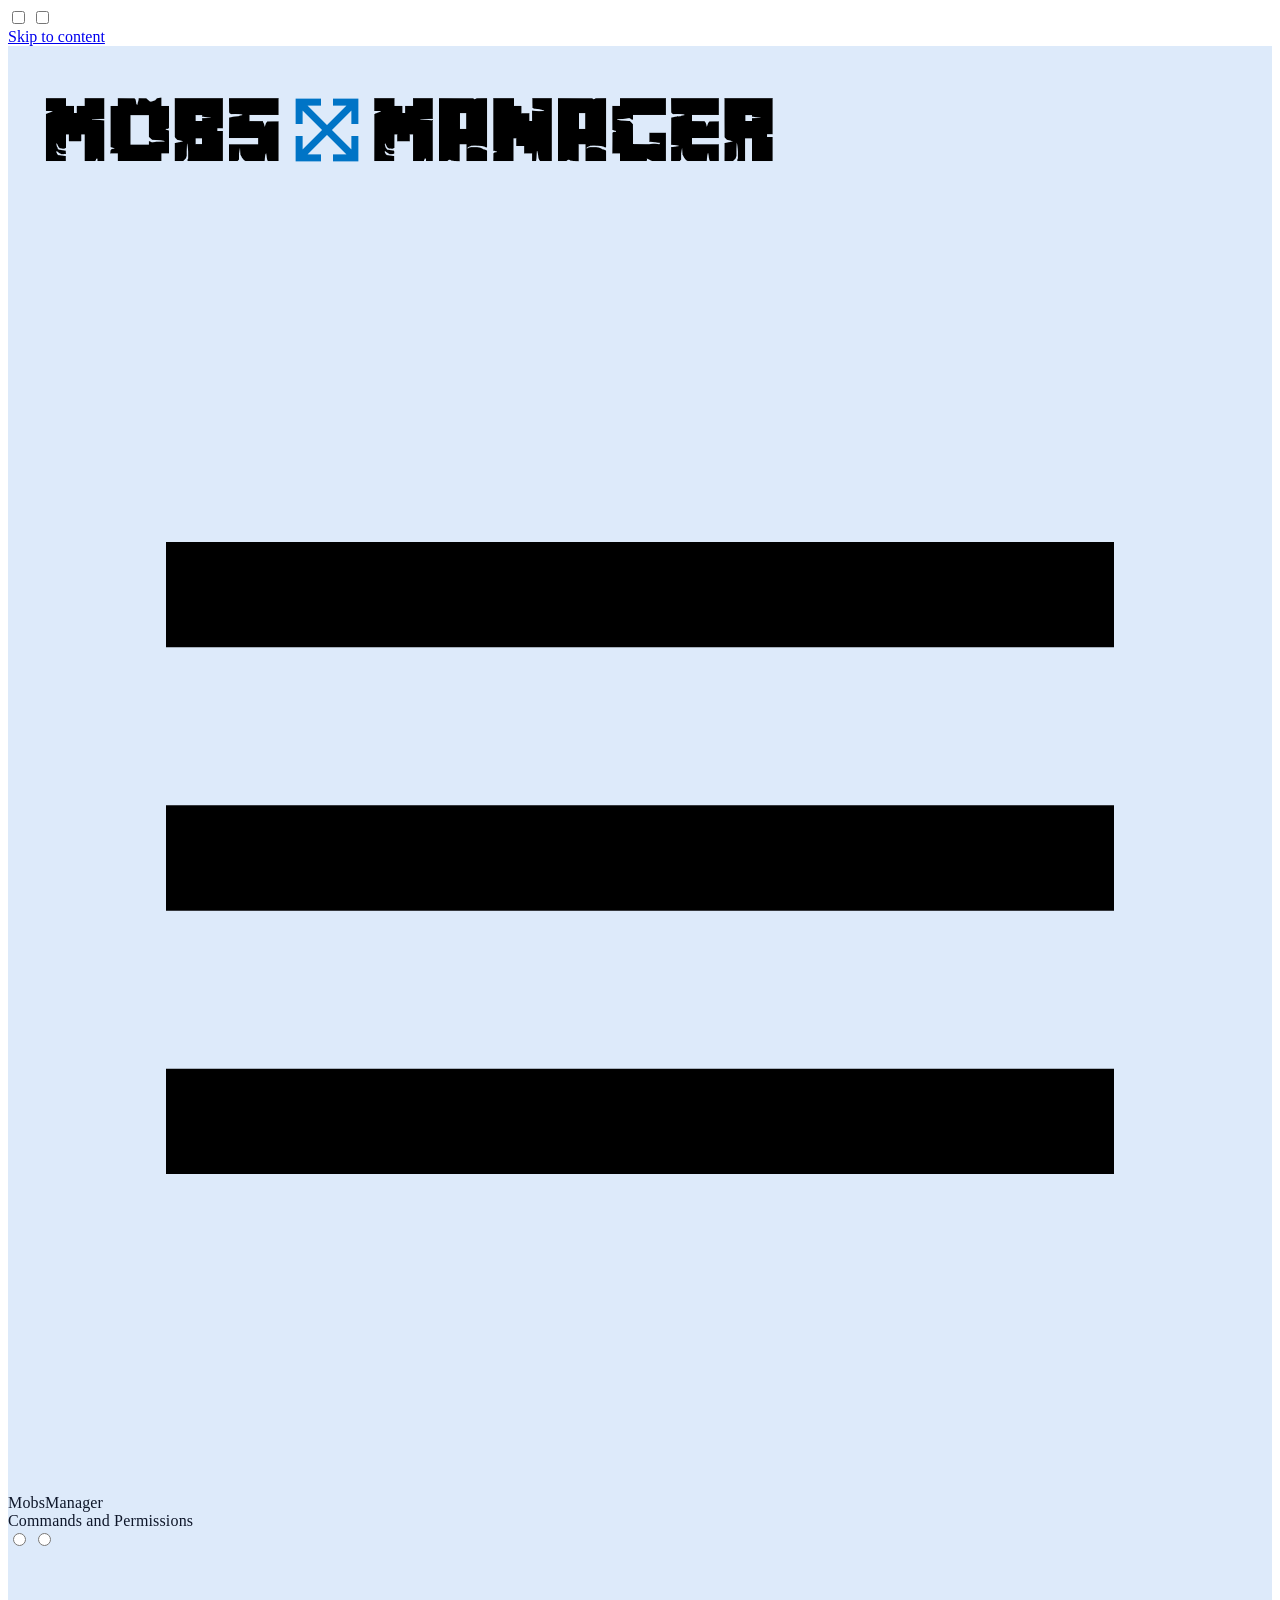
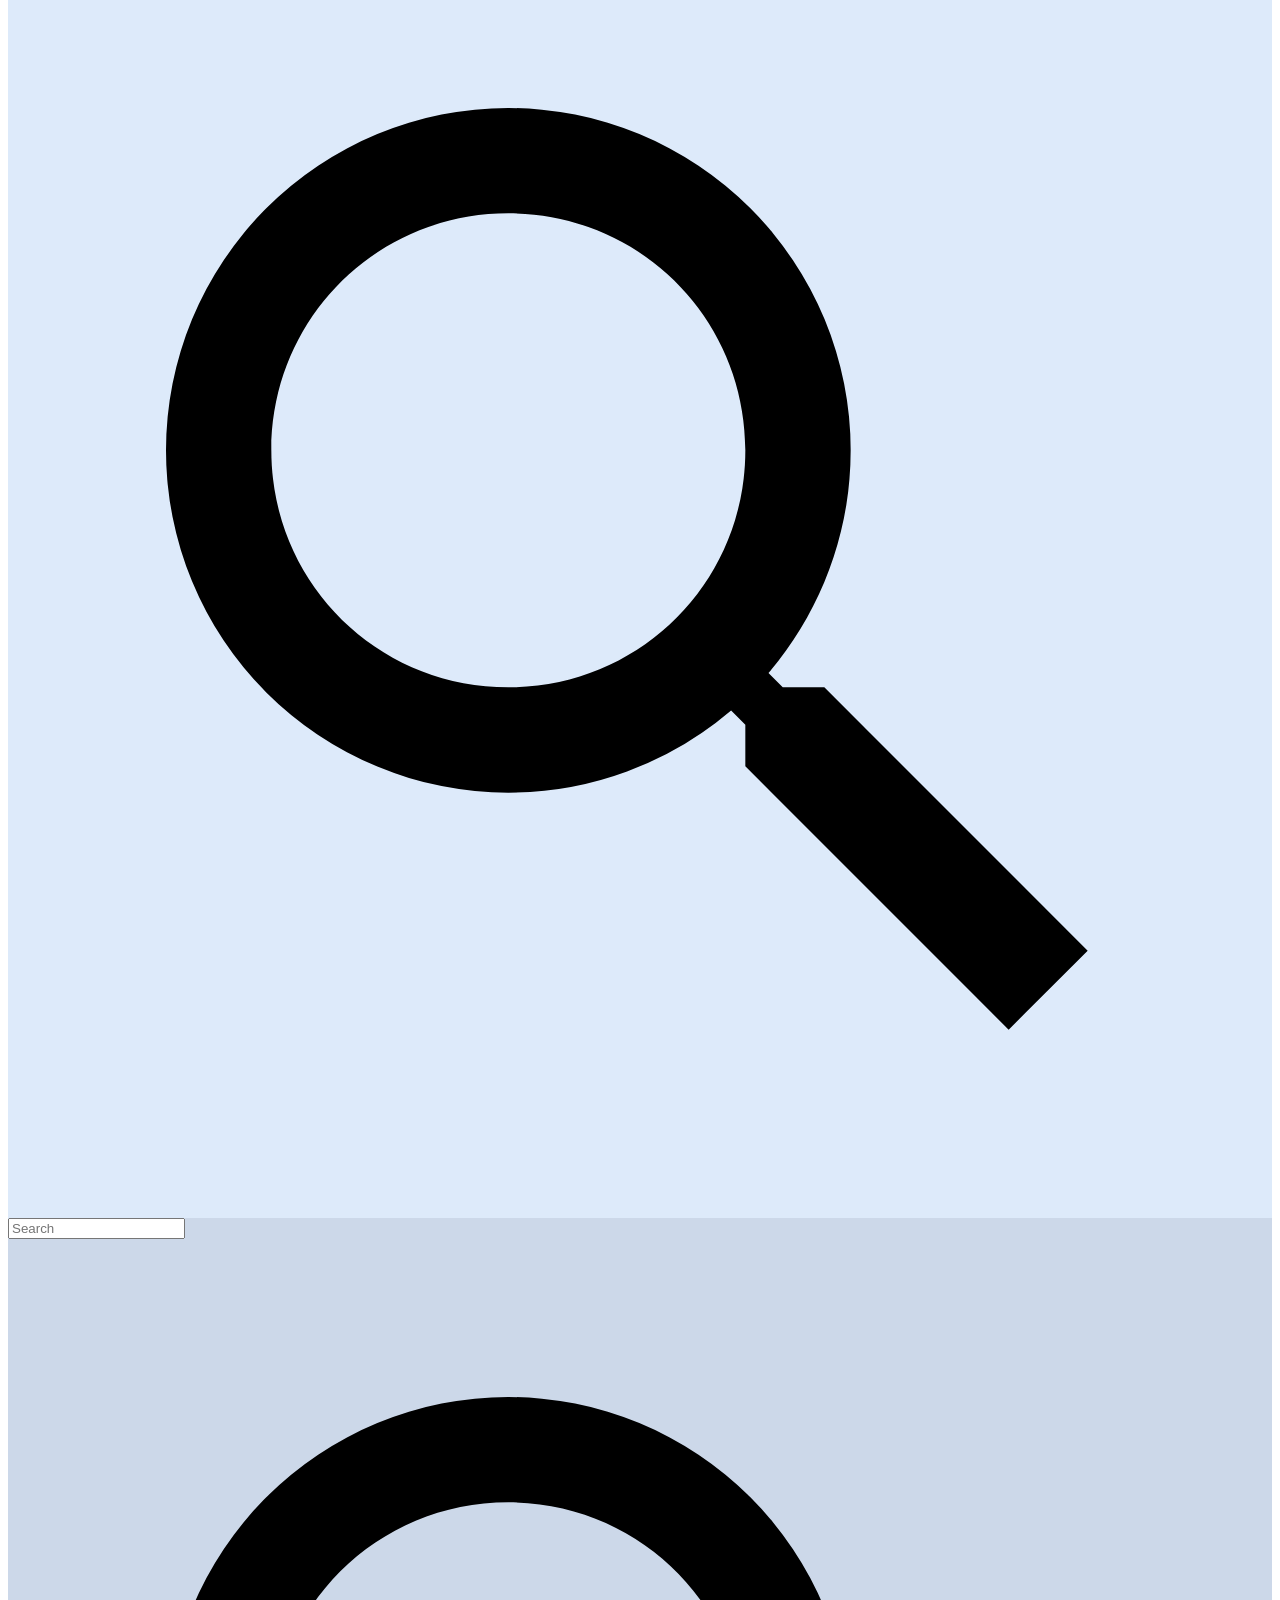
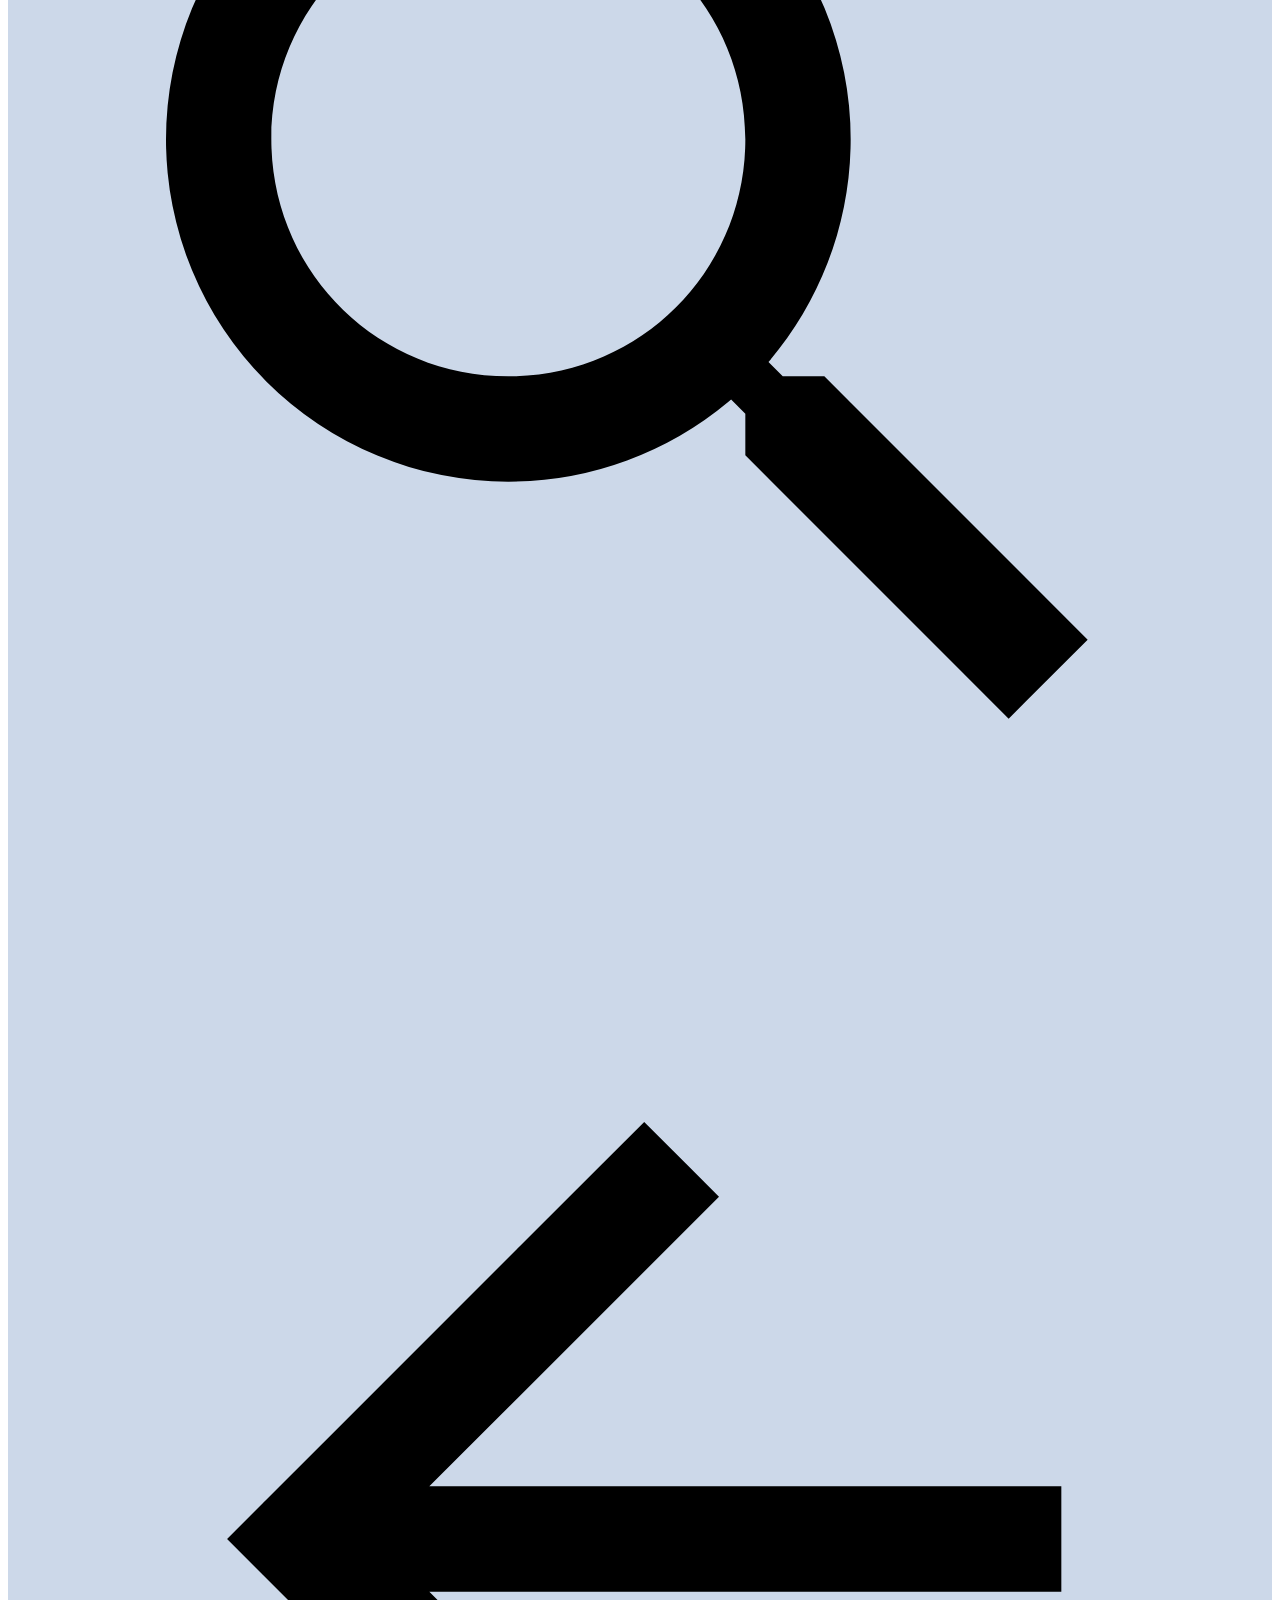
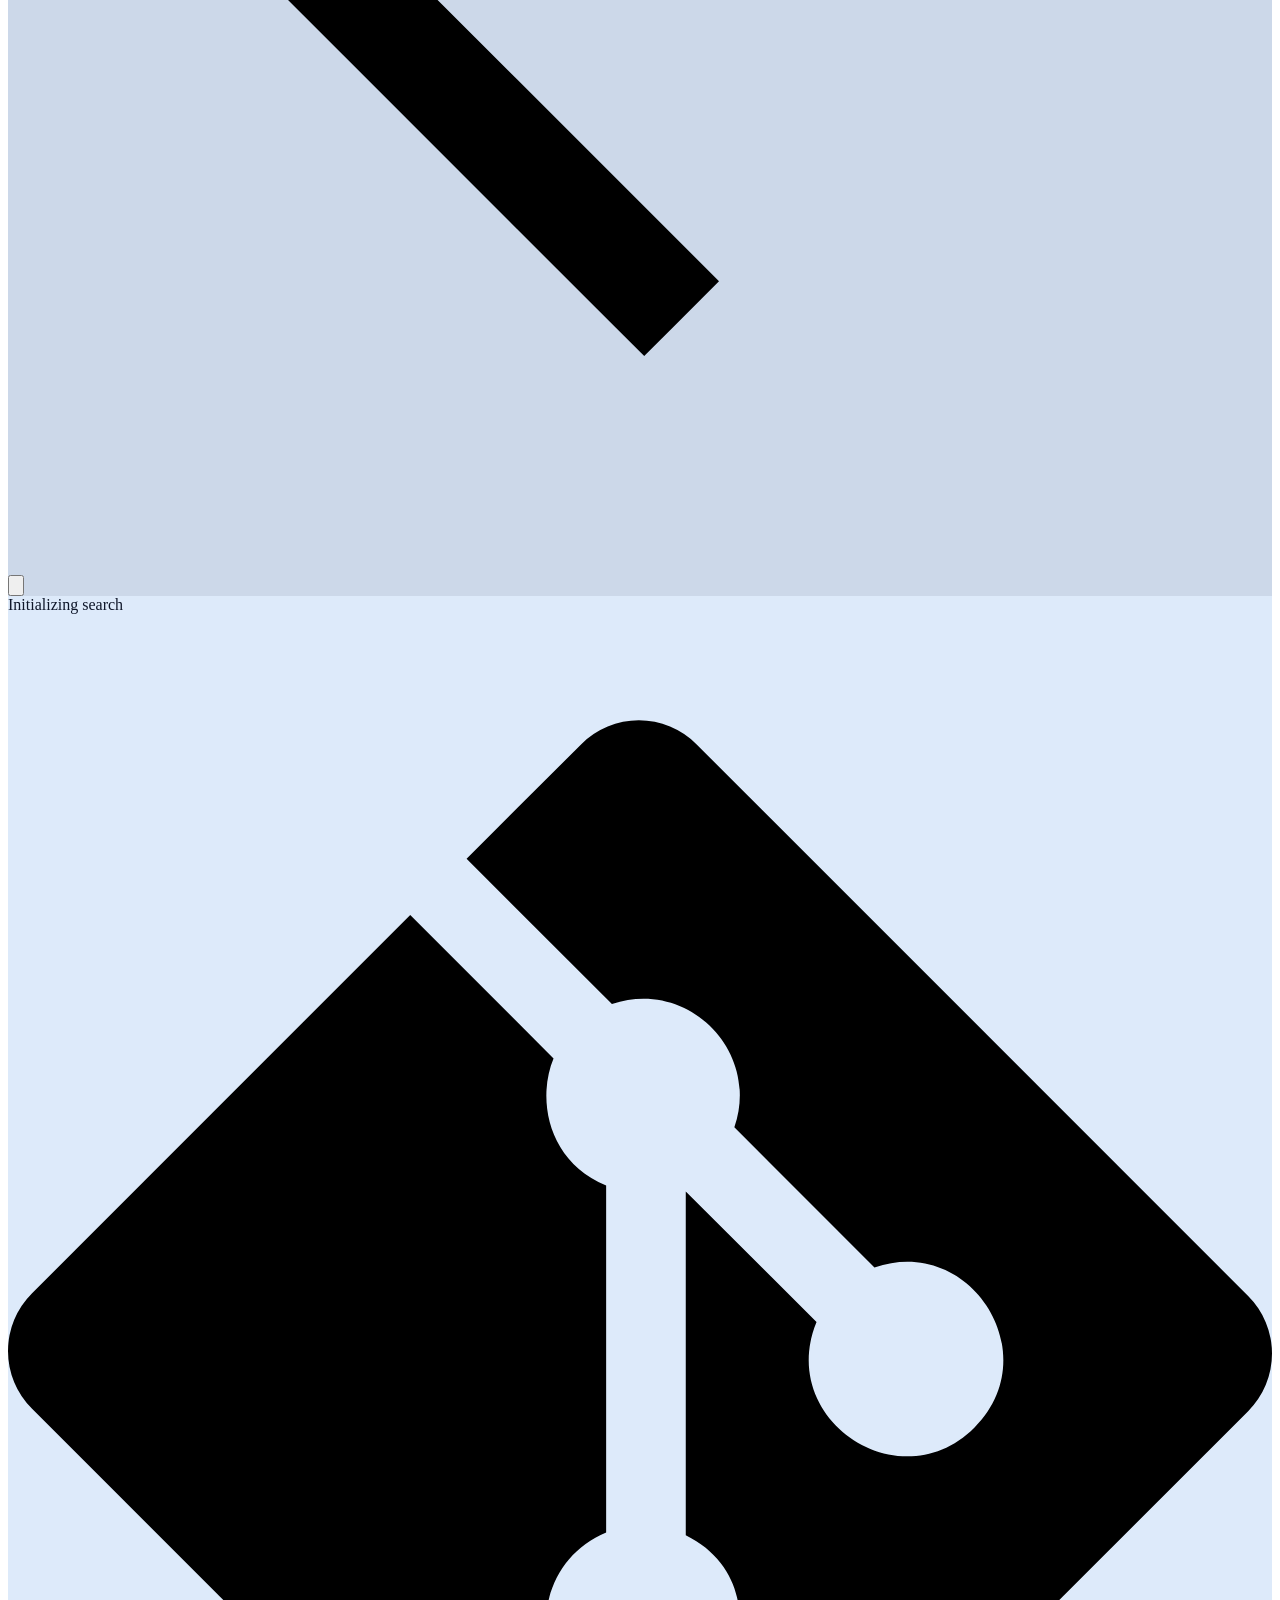
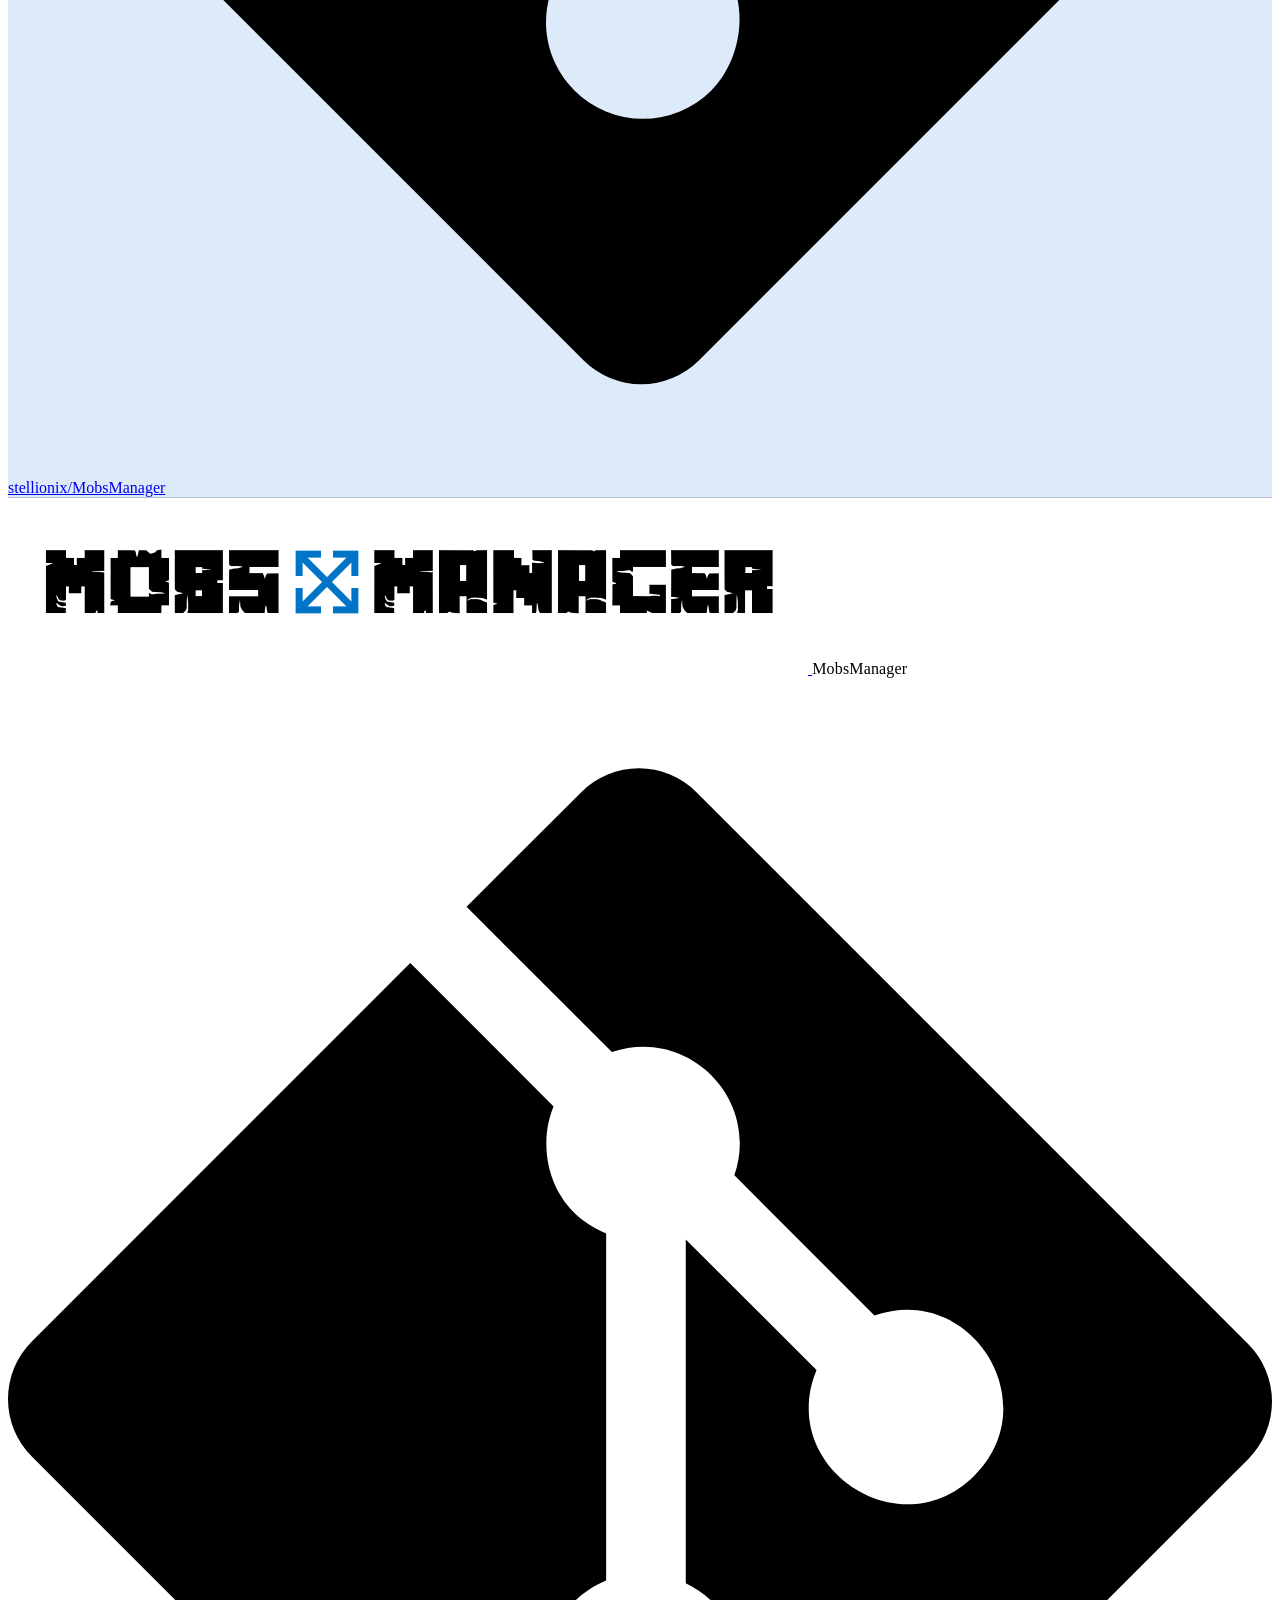
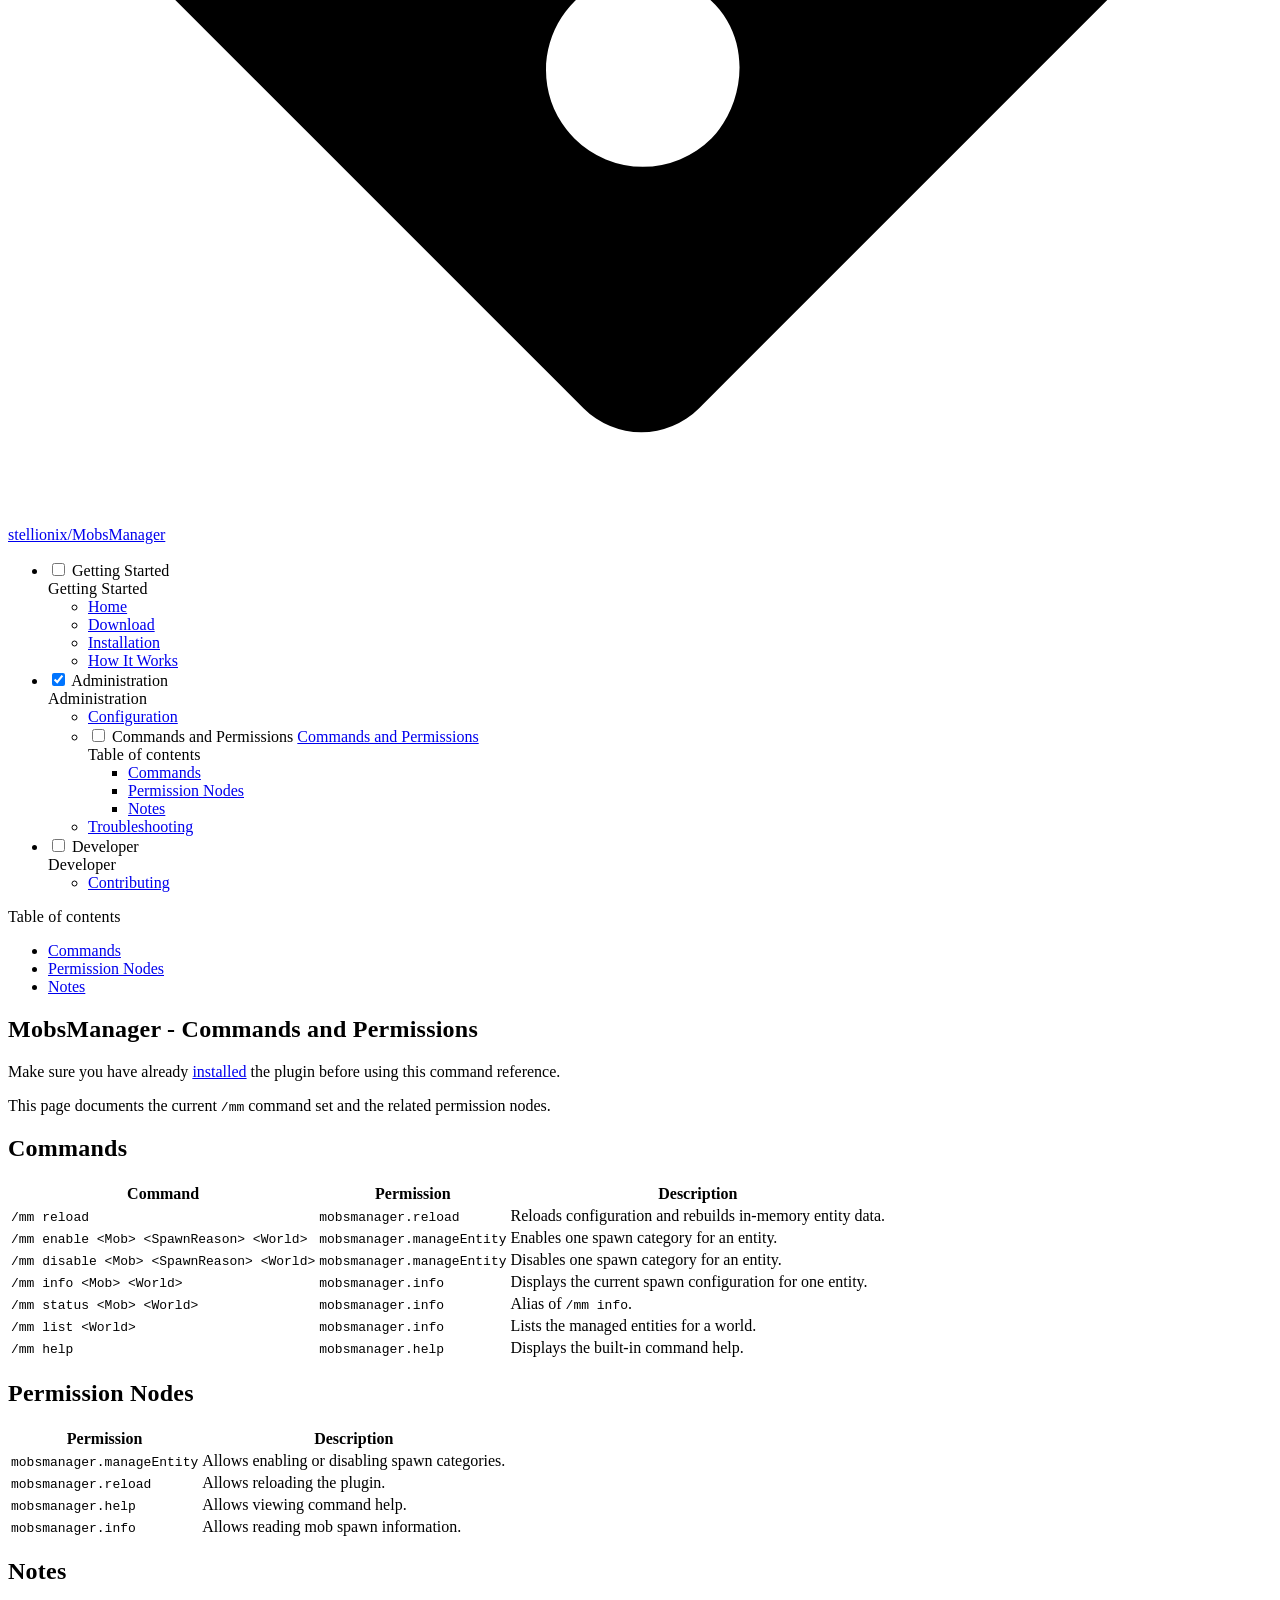
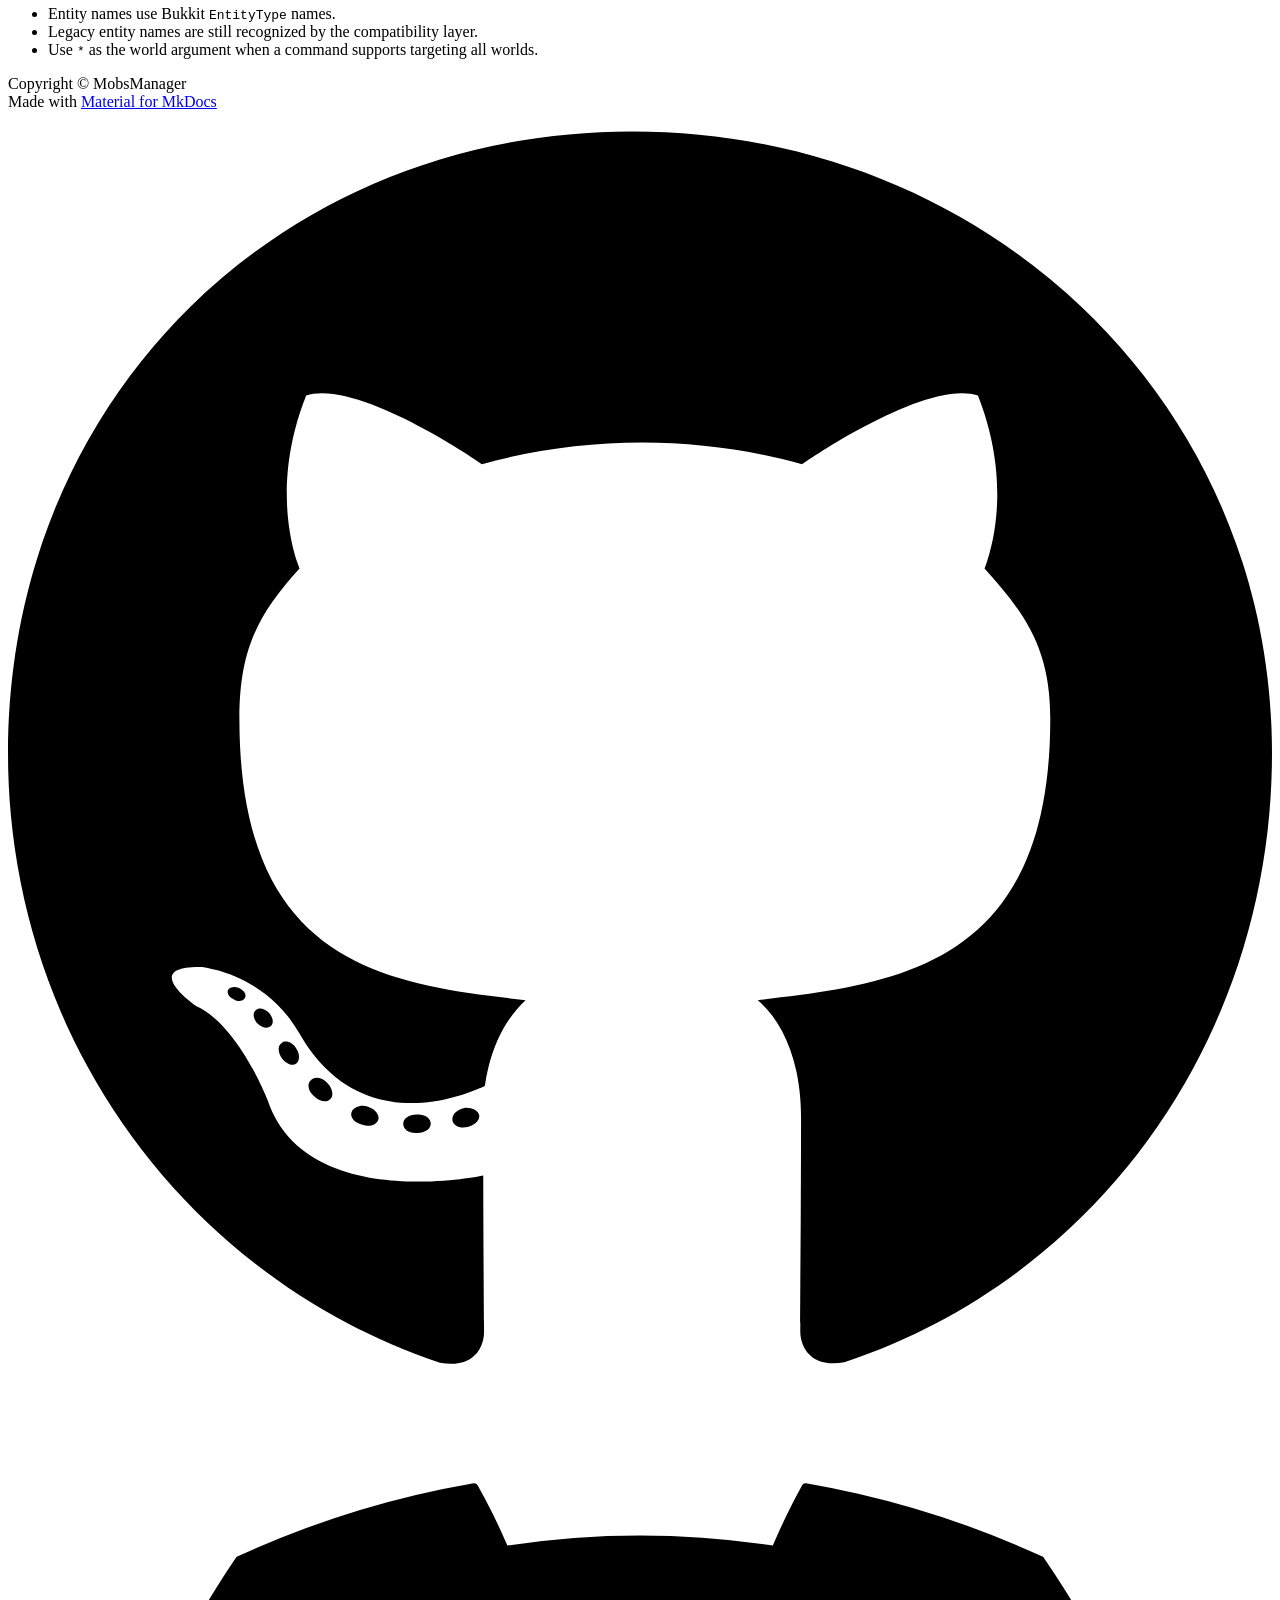
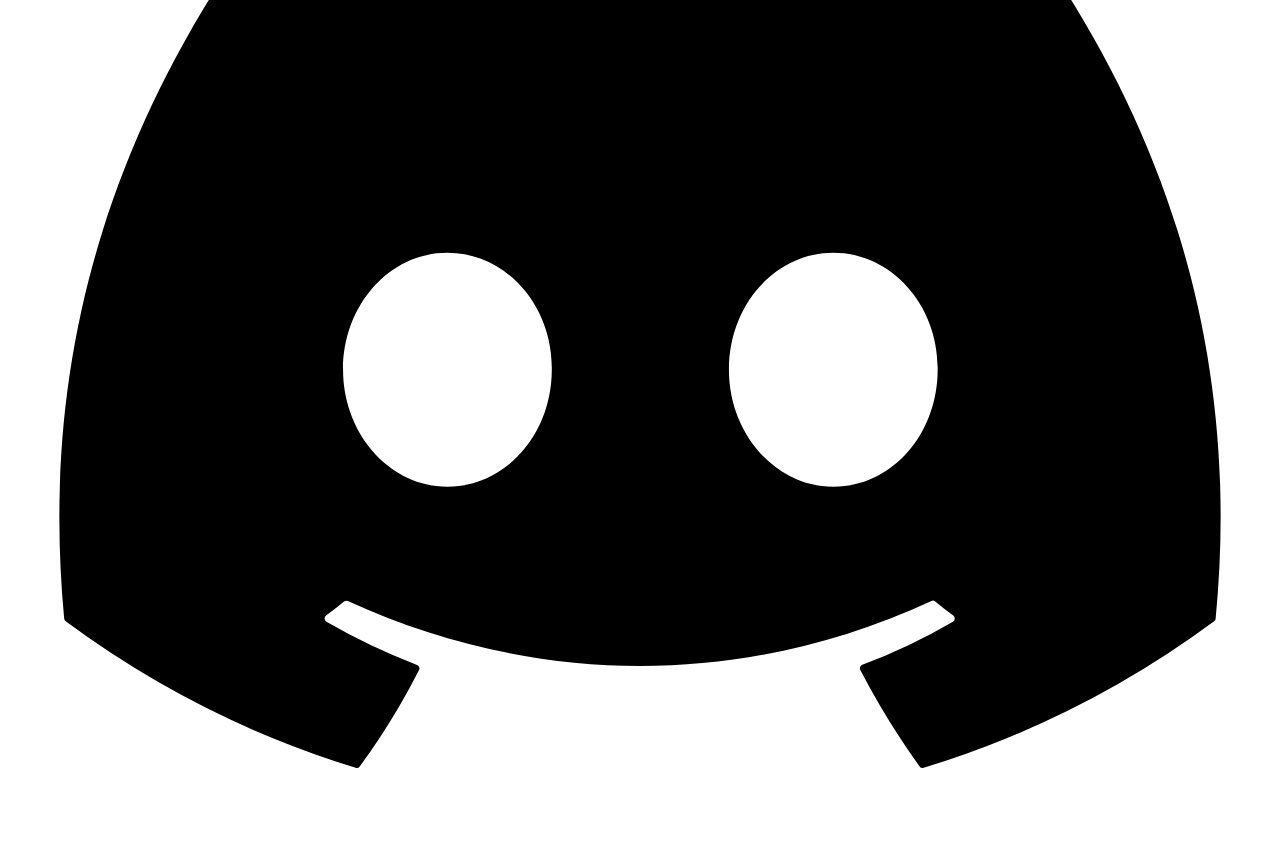
==== 5.6.0/commands-and-perms/index.html @ d70ed715 "Deployed af5fa8b to 5.6.0 with MkDocs 1.6.1 and mike 2.1.3" ====
<!doctype html>
<html lang="en" class="no-js">
  <head>
    
      <meta charset="utf-8">
      <meta name="viewport" content="width=device-width,initial-scale=1">
      
        <meta name="description" content="Documentation for MobsManager, a Bukkit, Spigot, and Paper plugin for managing mob spawning per world.">
      
      
      
        <link rel="canonical" href="https://stellionix.github.io/MobsManager/5.6.0/commands-and-perms/">
      
      
        <link rel="prev" href="../configuration/">
      
      
        <link rel="next" href="../troubleshooting/">
      
      
      <link rel="icon" href="../assets/mobsmanager-logo.png">
      <meta name="generator" content="mkdocs-1.6.1, mkdocs-material-9.6.8">
    
    
      
        <title>Commands and Permissions - MobsManager</title>
      
    
    
      <link rel="stylesheet" href="../assets/stylesheets/main.8608ea7d.min.css">
      
        
        <link rel="stylesheet" href="../assets/stylesheets/palette.06af60db.min.css">
      
      


    
    
      
    
    
      
        
        
        <link rel="preconnect" href="https://fonts.gstatic.com" crossorigin>
        <link rel="stylesheet" href="https://fonts.googleapis.com/css?family=Roboto:300,300i,400,400i,700,700i%7CRoboto+Mono:400,400i,700,700i&display=fallback">
        <style>:root{--md-text-font:"Roboto";--md-code-font:"Roboto Mono"}</style>
      
    
    
      <link rel="stylesheet" href="../stylesheets/extra.css">
    
    <script>__md_scope=new URL("..",location),__md_hash=e=>[...e].reduce(((e,_)=>(e<<5)-e+_.charCodeAt(0)),0),__md_get=(e,_=localStorage,t=__md_scope)=>JSON.parse(_.getItem(t.pathname+"."+e)),__md_set=(e,_,t=localStorage,a=__md_scope)=>{try{t.setItem(a.pathname+"."+e,JSON.stringify(_))}catch(e){}}</script>
    
      

    
    
    
  </head>
  
  
    
    
      
    
    
    
    
    <body dir="ltr" data-md-color-scheme="default" data-md-color-primary="teal" data-md-color-accent="amber">
  
    
    <input class="md-toggle" data-md-toggle="drawer" type="checkbox" id="__drawer" autocomplete="off">
    <input class="md-toggle" data-md-toggle="search" type="checkbox" id="__search" autocomplete="off">
    <label class="md-overlay" for="__drawer"></label>
    <div data-md-component="skip">
      
        
        <a href="#mobsmanager-commands-and-permissions" class="md-skip">
          Skip to content
        </a>
      
    </div>
    <div data-md-component="announce">
      
    </div>
    
      <div data-md-color-scheme="default" data-md-component="outdated" hidden>
        
      </div>
    
    
      

  

<header class="md-header md-header--shadow" data-md-component="header">
  <nav class="md-header__inner md-grid" aria-label="Header">
    <a href=".." title="MobsManager" class="md-header__button md-logo" aria-label="MobsManager" data-md-component="logo">
      
  <img src="../assets/mobsmanager-logo.png" alt="logo">

    </a>
    <label class="md-header__button md-icon" for="__drawer">
      
      <svg xmlns="http://www.w3.org/2000/svg" viewBox="0 0 24 24"><path d="M3 6h18v2H3zm0 5h18v2H3zm0 5h18v2H3z"/></svg>
    </label>
    <div class="md-header__title" data-md-component="header-title">
      <div class="md-header__ellipsis">
        <div class="md-header__topic">
          <span class="md-ellipsis">
            MobsManager
          </span>
        </div>
        <div class="md-header__topic" data-md-component="header-topic">
          <span class="md-ellipsis">
            
              Commands and Permissions
            
          </span>
        </div>
      </div>
    </div>
    
      
        <form class="md-header__option" data-md-component="palette">
  
    
    
    
    <input class="md-option" data-md-color-media="(prefers-color-scheme: light)" data-md-color-scheme="default" data-md-color-primary="teal" data-md-color-accent="amber"  aria-label="Switch to dark mode"  type="radio" name="__palette" id="__palette_0">
    
      <label class="md-header__button md-icon" title="Switch to dark mode" for="__palette_1" hidden>
        <svg xmlns="http://www.w3.org/2000/svg" viewBox="0 0 24 24"><path d="m17.75 4.09-2.53 1.94.91 3.06-2.63-1.81-2.63 1.81.91-3.06-2.53-1.94L12.44 4l1.06-3 1.06 3zm3.5 6.91-1.64 1.25.59 1.98-1.7-1.17-1.7 1.17.59-1.98L15.75 11l2.06-.05L18.5 9l.69 1.95zm-2.28 4.95c.83-.08 1.72 1.1 1.19 1.85-.32.45-.66.87-1.08 1.27C15.17 23 8.84 23 4.94 19.07c-3.91-3.9-3.91-10.24 0-14.14.4-.4.82-.76 1.27-1.08.75-.53 1.93.36 1.85 1.19-.27 2.86.69 5.83 2.89 8.02a9.96 9.96 0 0 0 8.02 2.89m-1.64 2.02a12.08 12.08 0 0 1-7.8-3.47c-2.17-2.19-3.33-5-3.49-7.82-2.81 3.14-2.7 7.96.31 10.98 3.02 3.01 7.84 3.12 10.98.31"/></svg>
      </label>
    
  
    
    
    
    <input class="md-option" data-md-color-media="(prefers-color-scheme: dark)" data-md-color-scheme="slate" data-md-color-primary="cyan" data-md-color-accent="amber"  aria-label="Switch to light mode"  type="radio" name="__palette" id="__palette_1">
    
      <label class="md-header__button md-icon" title="Switch to light mode" for="__palette_0" hidden>
        <svg xmlns="http://www.w3.org/2000/svg" viewBox="0 0 24 24"><path d="M12 7a5 5 0 0 1 5 5 5 5 0 0 1-5 5 5 5 0 0 1-5-5 5 5 0 0 1 5-5m0 2a3 3 0 0 0-3 3 3 3 0 0 0 3 3 3 3 0 0 0 3-3 3 3 0 0 0-3-3m0-7 2.39 3.42C13.65 5.15 12.84 5 12 5s-1.65.15-2.39.42zM3.34 7l4.16-.35A7.2 7.2 0 0 0 5.94 8.5c-.44.74-.69 1.5-.83 2.29zm.02 10 1.76-3.77a7.131 7.131 0 0 0 2.38 4.14zM20.65 7l-1.77 3.79a7.02 7.02 0 0 0-2.38-4.15zm-.01 10-4.14.36c.59-.51 1.12-1.14 1.54-1.86.42-.73.69-1.5.83-2.29zM12 22l-2.41-3.44c.74.27 1.55.44 2.41.44.82 0 1.63-.17 2.37-.44z"/></svg>
      </label>
    
  
</form>
      
    
    
      <script>var palette=__md_get("__palette");if(palette&&palette.color){if("(prefers-color-scheme)"===palette.color.media){var media=matchMedia("(prefers-color-scheme: light)"),input=document.querySelector(media.matches?"[data-md-color-media='(prefers-color-scheme: light)']":"[data-md-color-media='(prefers-color-scheme: dark)']");palette.color.media=input.getAttribute("data-md-color-media"),palette.color.scheme=input.getAttribute("data-md-color-scheme"),palette.color.primary=input.getAttribute("data-md-color-primary"),palette.color.accent=input.getAttribute("data-md-color-accent")}for(var[key,value]of Object.entries(palette.color))document.body.setAttribute("data-md-color-"+key,value)}</script>
    
    
    
      <label class="md-header__button md-icon" for="__search">
        
        <svg xmlns="http://www.w3.org/2000/svg" viewBox="0 0 24 24"><path d="M9.5 3A6.5 6.5 0 0 1 16 9.5c0 1.61-.59 3.09-1.56 4.23l.27.27h.79l5 5-1.5 1.5-5-5v-.79l-.27-.27A6.52 6.52 0 0 1 9.5 16 6.5 6.5 0 0 1 3 9.5 6.5 6.5 0 0 1 9.5 3m0 2C7 5 5 7 5 9.5S7 14 9.5 14 14 12 14 9.5 12 5 9.5 5"/></svg>
      </label>
      <div class="md-search" data-md-component="search" role="dialog">
  <label class="md-search__overlay" for="__search"></label>
  <div class="md-search__inner" role="search">
    <form class="md-search__form" name="search">
      <input type="text" class="md-search__input" name="query" aria-label="Search" placeholder="Search" autocapitalize="off" autocorrect="off" autocomplete="off" spellcheck="false" data-md-component="search-query" required>
      <label class="md-search__icon md-icon" for="__search">
        
        <svg xmlns="http://www.w3.org/2000/svg" viewBox="0 0 24 24"><path d="M9.5 3A6.5 6.5 0 0 1 16 9.5c0 1.61-.59 3.09-1.56 4.23l.27.27h.79l5 5-1.5 1.5-5-5v-.79l-.27-.27A6.52 6.52 0 0 1 9.5 16 6.5 6.5 0 0 1 3 9.5 6.5 6.5 0 0 1 9.5 3m0 2C7 5 5 7 5 9.5S7 14 9.5 14 14 12 14 9.5 12 5 9.5 5"/></svg>
        
        <svg xmlns="http://www.w3.org/2000/svg" viewBox="0 0 24 24"><path d="M20 11v2H8l5.5 5.5-1.42 1.42L4.16 12l7.92-7.92L13.5 5.5 8 11z"/></svg>
      </label>
      <nav class="md-search__options" aria-label="Search">
        
        <button type="reset" class="md-search__icon md-icon" title="Clear" aria-label="Clear" tabindex="-1">
          
          <svg xmlns="http://www.w3.org/2000/svg" viewBox="0 0 24 24"><path d="M19 6.41 17.59 5 12 10.59 6.41 5 5 6.41 10.59 12 5 17.59 6.41 19 12 13.41 17.59 19 19 17.59 13.41 12z"/></svg>
        </button>
      </nav>
      
        <div class="md-search__suggest" data-md-component="search-suggest"></div>
      
    </form>
    <div class="md-search__output">
      <div class="md-search__scrollwrap" tabindex="0" data-md-scrollfix>
        <div class="md-search-result" data-md-component="search-result">
          <div class="md-search-result__meta">
            Initializing search
          </div>
          <ol class="md-search-result__list" role="presentation"></ol>
        </div>
      </div>
    </div>
  </div>
</div>
    
    
      <div class="md-header__source">
        <a href="https://github.com/stellionix/MobsManager" title="Go to repository" class="md-source" data-md-component="source">
  <div class="md-source__icon md-icon">
    
    <svg xmlns="http://www.w3.org/2000/svg" viewBox="0 0 448 512"><!--! Font Awesome Free 6.7.2 by @fontawesome - https://fontawesome.com License - https://fontawesome.com/license/free (Icons: CC BY 4.0, Fonts: SIL OFL 1.1, Code: MIT License) Copyright 2024 Fonticons, Inc.--><path d="M439.55 236.05 244 40.45a28.87 28.87 0 0 0-40.81 0l-40.66 40.63 51.52 51.52c27.06-9.14 52.68 16.77 43.39 43.68l49.66 49.66c34.23-11.8 61.18 31 35.47 56.69-26.49 26.49-70.21-2.87-56-37.34L240.22 199v121.85c25.3 12.54 22.26 41.85 9.08 55a34.34 34.34 0 0 1-48.55 0c-17.57-17.6-11.07-46.91 11.25-56v-123c-20.8-8.51-24.6-30.74-18.64-45L142.57 101 8.45 235.14a28.86 28.86 0 0 0 0 40.81l195.61 195.6a28.86 28.86 0 0 0 40.8 0l194.69-194.69a28.86 28.86 0 0 0 0-40.81"/></svg>
  </div>
  <div class="md-source__repository">
    stellionix/MobsManager
  </div>
</a>
      </div>
    
  </nav>
  
</header>
    
    <div class="md-container" data-md-component="container">
      
      
        
          
        
      
      <main class="md-main" data-md-component="main">
        <div class="md-main__inner md-grid">
          
            
              
              <div class="md-sidebar md-sidebar--primary" data-md-component="sidebar" data-md-type="navigation" >
                <div class="md-sidebar__scrollwrap">
                  <div class="md-sidebar__inner">
                    



<nav class="md-nav md-nav--primary" aria-label="Navigation" data-md-level="0">
  <label class="md-nav__title" for="__drawer">
    <a href=".." title="MobsManager" class="md-nav__button md-logo" aria-label="MobsManager" data-md-component="logo">
      
  <img src="../assets/mobsmanager-logo.png" alt="logo">

    </a>
    MobsManager
  </label>
  
    <div class="md-nav__source">
      <a href="https://github.com/stellionix/MobsManager" title="Go to repository" class="md-source" data-md-component="source">
  <div class="md-source__icon md-icon">
    
    <svg xmlns="http://www.w3.org/2000/svg" viewBox="0 0 448 512"><!--! Font Awesome Free 6.7.2 by @fontawesome - https://fontawesome.com License - https://fontawesome.com/license/free (Icons: CC BY 4.0, Fonts: SIL OFL 1.1, Code: MIT License) Copyright 2024 Fonticons, Inc.--><path d="M439.55 236.05 244 40.45a28.87 28.87 0 0 0-40.81 0l-40.66 40.63 51.52 51.52c27.06-9.14 52.68 16.77 43.39 43.68l49.66 49.66c34.23-11.8 61.18 31 35.47 56.69-26.49 26.49-70.21-2.87-56-37.34L240.22 199v121.85c25.3 12.54 22.26 41.85 9.08 55a34.34 34.34 0 0 1-48.55 0c-17.57-17.6-11.07-46.91 11.25-56v-123c-20.8-8.51-24.6-30.74-18.64-45L142.57 101 8.45 235.14a28.86 28.86 0 0 0 0 40.81l195.61 195.6a28.86 28.86 0 0 0 40.8 0l194.69-194.69a28.86 28.86 0 0 0 0-40.81"/></svg>
  </div>
  <div class="md-source__repository">
    stellionix/MobsManager
  </div>
</a>
    </div>
  
  <ul class="md-nav__list" data-md-scrollfix>
    
      
      
  
  
  
  
    
    
    
      
        
        
      
    
    
    <li class="md-nav__item md-nav__item--section md-nav__item--nested">
      
        
        
        <input class="md-nav__toggle md-toggle " type="checkbox" id="__nav_1" >
        
          
          <label class="md-nav__link" for="__nav_1" id="__nav_1_label" tabindex="">
            
  
  <span class="md-ellipsis">
    Getting Started
    
  </span>
  

            <span class="md-nav__icon md-icon"></span>
          </label>
        
        <nav class="md-nav" data-md-level="1" aria-labelledby="__nav_1_label" aria-expanded="false">
          <label class="md-nav__title" for="__nav_1">
            <span class="md-nav__icon md-icon"></span>
            Getting Started
          </label>
          <ul class="md-nav__list" data-md-scrollfix>
            
              
                
  
  
  
  
    <li class="md-nav__item">
      <a href=".." class="md-nav__link">
        
  
  <span class="md-ellipsis">
    Home
    
  </span>
  

      </a>
    </li>
  

              
            
              
                
  
  
  
  
    <li class="md-nav__item">
      <a href="../download/" class="md-nav__link">
        
  
  <span class="md-ellipsis">
    Download
    
  </span>
  

      </a>
    </li>
  

              
            
              
                
  
  
  
  
    <li class="md-nav__item">
      <a href="../installation/" class="md-nav__link">
        
  
  <span class="md-ellipsis">
    Installation
    
  </span>
  

      </a>
    </li>
  

              
            
              
                
  
  
  
  
    <li class="md-nav__item">
      <a href="../how-it-works/" class="md-nav__link">
        
  
  <span class="md-ellipsis">
    How It Works
    
  </span>
  

      </a>
    </li>
  

              
            
          </ul>
        </nav>
      
    </li>
  

    
      
      
  
  
    
  
  
  
    
    
    
      
        
        
      
    
    
    <li class="md-nav__item md-nav__item--active md-nav__item--section md-nav__item--nested">
      
        
        
        <input class="md-nav__toggle md-toggle " type="checkbox" id="__nav_2" checked>
        
          
          <label class="md-nav__link" for="__nav_2" id="__nav_2_label" tabindex="">
            
  
  <span class="md-ellipsis">
    Administration
    
  </span>
  

            <span class="md-nav__icon md-icon"></span>
          </label>
        
        <nav class="md-nav" data-md-level="1" aria-labelledby="__nav_2_label" aria-expanded="true">
          <label class="md-nav__title" for="__nav_2">
            <span class="md-nav__icon md-icon"></span>
            Administration
          </label>
          <ul class="md-nav__list" data-md-scrollfix>
            
              
                
  
  
  
  
    <li class="md-nav__item">
      <a href="../configuration/" class="md-nav__link">
        
  
  <span class="md-ellipsis">
    Configuration
    
  </span>
  

      </a>
    </li>
  

              
            
              
                
  
  
    
  
  
  
    <li class="md-nav__item md-nav__item--active">
      
      <input class="md-nav__toggle md-toggle" type="checkbox" id="__toc">
      
      
        
      
      
        <label class="md-nav__link md-nav__link--active" for="__toc">
          
  
  <span class="md-ellipsis">
    Commands and Permissions
    
  </span>
  

          <span class="md-nav__icon md-icon"></span>
        </label>
      
      <a href="./" class="md-nav__link md-nav__link--active">
        
  
  <span class="md-ellipsis">
    Commands and Permissions
    
  </span>
  

      </a>
      
        

<nav class="md-nav md-nav--secondary" aria-label="Table of contents">
  
  
  
    
  
  
    <label class="md-nav__title" for="__toc">
      <span class="md-nav__icon md-icon"></span>
      Table of contents
    </label>
    <ul class="md-nav__list" data-md-component="toc" data-md-scrollfix>
      
        <li class="md-nav__item">
  <a href="#commands" class="md-nav__link">
    <span class="md-ellipsis">
      Commands
    </span>
  </a>
  
</li>
      
        <li class="md-nav__item">
  <a href="#permission-nodes" class="md-nav__link">
    <span class="md-ellipsis">
      Permission Nodes
    </span>
  </a>
  
</li>
      
        <li class="md-nav__item">
  <a href="#notes" class="md-nav__link">
    <span class="md-ellipsis">
      Notes
    </span>
  </a>
  
</li>
      
    </ul>
  
</nav>
      
    </li>
  

              
            
              
                
  
  
  
  
    <li class="md-nav__item">
      <a href="../troubleshooting/" class="md-nav__link">
        
  
  <span class="md-ellipsis">
    Troubleshooting
    
  </span>
  

      </a>
    </li>
  

              
            
          </ul>
        </nav>
      
    </li>
  

    
      
      
  
  
  
  
    
    
    
      
        
        
      
    
    
    <li class="md-nav__item md-nav__item--section md-nav__item--nested">
      
        
        
        <input class="md-nav__toggle md-toggle " type="checkbox" id="__nav_3" >
        
          
          <label class="md-nav__link" for="__nav_3" id="__nav_3_label" tabindex="">
            
  
  <span class="md-ellipsis">
    Developer
    
  </span>
  

            <span class="md-nav__icon md-icon"></span>
          </label>
        
        <nav class="md-nav" data-md-level="1" aria-labelledby="__nav_3_label" aria-expanded="false">
          <label class="md-nav__title" for="__nav_3">
            <span class="md-nav__icon md-icon"></span>
            Developer
          </label>
          <ul class="md-nav__list" data-md-scrollfix>
            
              
                
  
  
  
  
    <li class="md-nav__item">
      <a href="../contribution/" class="md-nav__link">
        
  
  <span class="md-ellipsis">
    Contributing
    
  </span>
  

      </a>
    </li>
  

              
            
          </ul>
        </nav>
      
    </li>
  

    
  </ul>
</nav>
                  </div>
                </div>
              </div>
            
            
              
              <div class="md-sidebar md-sidebar--secondary" data-md-component="sidebar" data-md-type="toc" >
                <div class="md-sidebar__scrollwrap">
                  <div class="md-sidebar__inner">
                    

<nav class="md-nav md-nav--secondary" aria-label="Table of contents">
  
  
  
    
  
  
    <label class="md-nav__title" for="__toc">
      <span class="md-nav__icon md-icon"></span>
      Table of contents
    </label>
    <ul class="md-nav__list" data-md-component="toc" data-md-scrollfix>
      
        <li class="md-nav__item">
  <a href="#commands" class="md-nav__link">
    <span class="md-ellipsis">
      Commands
    </span>
  </a>
  
</li>
      
        <li class="md-nav__item">
  <a href="#permission-nodes" class="md-nav__link">
    <span class="md-ellipsis">
      Permission Nodes
    </span>
  </a>
  
</li>
      
        <li class="md-nav__item">
  <a href="#notes" class="md-nav__link">
    <span class="md-ellipsis">
      Notes
    </span>
  </a>
  
</li>
      
    </ul>
  
</nav>
                  </div>
                </div>
              </div>
            
          
          
            <div class="md-content" data-md-component="content">
              <article class="md-content__inner md-typeset">
                
                  


  
  


<h1 id="mobsmanager-commands-and-permissions">MobsManager - Commands and Permissions</h1>
<p>Make sure you have already <a href="../installation/">installed</a> the plugin before using this command reference.</p>
<p>This page documents the current <code>/mm</code> command set and the related permission nodes.</p>
<h2 id="commands">Commands</h2>
<table>
<thead>
<tr>
<th>Command</th>
<th>Permission</th>
<th>Description</th>
</tr>
</thead>
<tbody>
<tr>
<td><code>/mm reload</code></td>
<td><code>mobsmanager.reload</code></td>
<td>Reloads configuration and rebuilds in-memory entity data.</td>
</tr>
<tr>
<td><code>/mm enable &lt;Mob&gt; &lt;SpawnReason&gt; &lt;World&gt;</code></td>
<td><code>mobsmanager.manageEntity</code></td>
<td>Enables one spawn category for an entity.</td>
</tr>
<tr>
<td><code>/mm disable &lt;Mob&gt; &lt;SpawnReason&gt; &lt;World&gt;</code></td>
<td><code>mobsmanager.manageEntity</code></td>
<td>Disables one spawn category for an entity.</td>
</tr>
<tr>
<td><code>/mm info &lt;Mob&gt; &lt;World&gt;</code></td>
<td><code>mobsmanager.info</code></td>
<td>Displays the current spawn configuration for one entity.</td>
</tr>
<tr>
<td><code>/mm status &lt;Mob&gt; &lt;World&gt;</code></td>
<td><code>mobsmanager.info</code></td>
<td>Alias of <code>/mm info</code>.</td>
</tr>
<tr>
<td><code>/mm list &lt;World&gt;</code></td>
<td><code>mobsmanager.info</code></td>
<td>Lists the managed entities for a world.</td>
</tr>
<tr>
<td><code>/mm help</code></td>
<td><code>mobsmanager.help</code></td>
<td>Displays the built-in command help.</td>
</tr>
</tbody>
</table>
<h2 id="permission-nodes">Permission Nodes</h2>
<table>
<thead>
<tr>
<th>Permission</th>
<th>Description</th>
</tr>
</thead>
<tbody>
<tr>
<td><code>mobsmanager.manageEntity</code></td>
<td>Allows enabling or disabling spawn categories.</td>
</tr>
<tr>
<td><code>mobsmanager.reload</code></td>
<td>Allows reloading the plugin.</td>
</tr>
<tr>
<td><code>mobsmanager.help</code></td>
<td>Allows viewing command help.</td>
</tr>
<tr>
<td><code>mobsmanager.info</code></td>
<td>Allows reading mob spawn information.</td>
</tr>
</tbody>
</table>
<h2 id="notes">Notes</h2>
<ul>
<li>Entity names use Bukkit <code>EntityType</code> names.</li>
<li>Legacy entity names are still recognized by the compatibility layer.</li>
<li>Use <code>*</code> as the world argument when a command supports targeting all worlds.</li>
</ul>












                
              </article>
            </div>
          
          
<script>var target=document.getElementById(location.hash.slice(1));target&&target.name&&(target.checked=target.name.startsWith("__tabbed_"))</script>
        </div>
        
          <button type="button" class="md-top md-icon" data-md-component="top" hidden>
  
  <svg xmlns="http://www.w3.org/2000/svg" viewBox="0 0 24 24"><path d="M13 20h-2V8l-5.5 5.5-1.42-1.42L12 4.16l7.92 7.92-1.42 1.42L13 8z"/></svg>
  Back to top
</button>
        
      </main>
      
        <footer class="md-footer">
  
  <div class="md-footer-meta md-typeset">
    <div class="md-footer-meta__inner md-grid">
      <div class="md-copyright">
  
    <div class="md-copyright__highlight">
      Copyright © MobsManager
    </div>
  
  
    Made with
    <a href="https://squidfunk.github.io/mkdocs-material/" target="_blank" rel="noopener">
      Material for MkDocs
    </a>
  
</div>
      
        <div class="md-social">
  
    
    
    
    
      
      
    
    <a href="https://github.com/stellionix/MobsManager" target="_blank" rel="noopener" title="github.com" class="md-social__link">
      <svg xmlns="http://www.w3.org/2000/svg" viewBox="0 0 496 512"><!--! Font Awesome Free 6.7.2 by @fontawesome - https://fontawesome.com License - https://fontawesome.com/license/free (Icons: CC BY 4.0, Fonts: SIL OFL 1.1, Code: MIT License) Copyright 2024 Fonticons, Inc.--><path d="M165.9 397.4c0 2-2.3 3.6-5.2 3.6-3.3.3-5.6-1.3-5.6-3.6 0-2 2.3-3.6 5.2-3.6 3-.3 5.6 1.3 5.6 3.6m-31.1-4.5c-.7 2 1.3 4.3 4.3 4.9 2.6 1 5.6 0 6.2-2s-1.3-4.3-4.3-5.2c-2.6-.7-5.5.3-6.2 2.3m44.2-1.7c-2.9.7-4.9 2.6-4.6 4.9.3 2 2.9 3.3 5.9 2.6 2.9-.7 4.9-2.6 4.6-4.6-.3-1.9-3-3.2-5.9-2.9M244.8 8C106.1 8 0 113.3 0 252c0 110.9 69.8 205.8 169.5 239.2 12.8 2.3 17.3-5.6 17.3-12.1 0-6.2-.3-40.4-.3-61.4 0 0-70 15-84.7-29.8 0 0-11.4-29.1-27.8-36.6 0 0-22.9-15.7 1.6-15.4 0 0 24.9 2 38.6 25.8 21.9 38.6 58.6 27.5 72.9 20.9 2.3-16 8.8-27.1 16-33.7-55.9-6.2-112.3-14.3-112.3-110.5 0-27.5 7.6-41.3 23.6-58.9-2.6-6.5-11.1-33.3 2.6-67.9 20.9-6.5 69 27 69 27 20-5.6 41.5-8.5 62.8-8.5s42.8 2.9 62.8 8.5c0 0 48.1-33.6 69-27 13.7 34.7 5.2 61.4 2.6 67.9 16 17.7 25.8 31.5 25.8 58.9 0 96.5-58.9 104.2-114.8 110.5 9.2 7.9 17 22.9 17 46.4 0 33.7-.3 75.4-.3 83.6 0 6.5 4.6 14.4 17.3 12.1C428.2 457.8 496 362.9 496 252 496 113.3 383.5 8 244.8 8M97.2 352.9c-1.3 1-1 3.3.7 5.2 1.6 1.6 3.9 2.3 5.2 1 1.3-1 1-3.3-.7-5.2-1.6-1.6-3.9-2.3-5.2-1m-10.8-8.1c-.7 1.3.3 2.9 2.3 3.9 1.6 1 3.6.7 4.3-.7.7-1.3-.3-2.9-2.3-3.9-2-.6-3.6-.3-4.3.7m32.4 35.6c-1.6 1.3-1 4.3 1.3 6.2 2.3 2.3 5.2 2.6 6.5 1 1.3-1.3.7-4.3-1.3-6.2-2.2-2.3-5.2-2.6-6.5-1m-11.4-14.7c-1.6 1-1.6 3.6 0 5.9s4.3 3.3 5.6 2.3c1.6-1.3 1.6-3.9 0-6.2-1.4-2.3-4-3.3-5.6-2"/></svg>
    </a>
  
    
    
    
    
      
      
    
    <a href="https://discord.com/invite/jCsvJxS" target="_blank" rel="noopener" title="discord.com" class="md-social__link">
      <svg xmlns="http://www.w3.org/2000/svg" viewBox="0 0 640 512"><!--! Font Awesome Free 6.7.2 by @fontawesome - https://fontawesome.com License - https://fontawesome.com/license/free (Icons: CC BY 4.0, Fonts: SIL OFL 1.1, Code: MIT License) Copyright 2024 Fonticons, Inc.--><path d="M524.531 69.836a1.5 1.5 0 0 0-.764-.7A485 485 0 0 0 404.081 32.03a1.82 1.82 0 0 0-1.923.91 338 338 0 0 0-14.9 30.6 447.9 447.9 0 0 0-134.426 0 310 310 0 0 0-15.135-30.6 1.89 1.89 0 0 0-1.924-.91 483.7 483.7 0 0 0-119.688 37.107 1.7 1.7 0 0 0-.788.676C39.068 183.651 18.186 294.69 28.43 404.354a2.02 2.02 0 0 0 .765 1.375 487.7 487.7 0 0 0 146.825 74.189 1.9 1.9 0 0 0 2.063-.676A348 348 0 0 0 208.12 430.4a1.86 1.86 0 0 0-1.019-2.588 321 321 0 0 1-45.868-21.853 1.885 1.885 0 0 1-.185-3.126 251 251 0 0 0 9.109-7.137 1.82 1.82 0 0 1 1.9-.256c96.229 43.917 200.41 43.917 295.5 0a1.81 1.81 0 0 1 1.924.233 235 235 0 0 0 9.132 7.16 1.884 1.884 0 0 1-.162 3.126 301.4 301.4 0 0 1-45.89 21.83 1.875 1.875 0 0 0-1 2.611 391 391 0 0 0 30.014 48.815 1.86 1.86 0 0 0 2.063.7A486 486 0 0 0 610.7 405.729a1.88 1.88 0 0 0 .765-1.352c12.264-126.783-20.532-236.912-86.934-334.541M222.491 337.58c-28.972 0-52.844-26.587-52.844-59.239s23.409-59.241 52.844-59.241c29.665 0 53.306 26.82 52.843 59.239 0 32.654-23.41 59.241-52.843 59.241m195.38 0c-28.971 0-52.843-26.587-52.843-59.239s23.409-59.241 52.843-59.241c29.667 0 53.307 26.82 52.844 59.239 0 32.654-23.177 59.241-52.844 59.241"/></svg>
    </a>
  
</div>
      
    </div>
  </div>
</footer>
      
    </div>
    <div class="md-dialog" data-md-component="dialog">
      <div class="md-dialog__inner md-typeset"></div>
    </div>
    
    
    <script id="__config" type="application/json">{"base": "..", "features": ["navigation.sections", "navigation.top", "navigation.instant", "navigation.tracking", "content.code.copy", "search.suggest", "search.highlight"], "search": "../assets/javascripts/workers/search.f8cc74c7.min.js", "translations": {"clipboard.copied": "Copied to clipboard", "clipboard.copy": "Copy to clipboard", "search.result.more.one": "1 more on this page", "search.result.more.other": "# more on this page", "search.result.none": "No matching documents", "search.result.one": "1 matching document", "search.result.other": "# matching documents", "search.result.placeholder": "Type to start searching", "search.result.term.missing": "Missing", "select.version": "Select version"}, "version": {"provider": "mike"}}</script>
    
    
      <script src="../assets/javascripts/bundle.c8b220af.min.js"></script>
      
    
  </body>
</html>
---- 5.6.0/assets/stylesheets/main.8608ea7d.min.css ----
@charset "UTF-8";html{-webkit-text-size-adjust:none;-moz-text-size-adjust:none;text-size-adjust:none;box-sizing:border-box}*,:after,:before{box-sizing:inherit}@media (prefers-reduced-motion){*,:after,:before{transition:none!important}}body{margin:0}a,button,input,label{-webkit-tap-highlight-color:transparent}a{color:inherit;text-decoration:none}hr{border:0;box-sizing:initial;display:block;height:.05rem;overflow:visible;padding:0}small{font-size:80%}sub,sup{line-height:1em}img{border-style:none}table{border-collapse:initial;border-spacing:0}td,th{font-weight:400;vertical-align:top}button{background:#0000;border:0;font-family:inherit;font-size:inherit;margin:0;padding:0}input{border:0;outline:none}:root{--md-primary-fg-color:#4051b5;--md-primary-fg-color--light:#5d6cc0;--md-primary-fg-color--dark:#303fa1;--md-primary-bg-color:#fff;--md-primary-bg-color--light:#ffffffb3;--md-accent-fg-color:#526cfe;--md-accent-fg-color--transparent:#526cfe1a;--md-accent-bg-color:#fff;--md-accent-bg-color--light:#ffffffb3}[data-md-color-scheme=default]{color-scheme:light}[data-md-color-scheme=default] img[src$="#gh-dark-mode-only"],[data-md-color-scheme=default] img[src$="#only-dark"]{display:none}:root,[data-md-color-scheme=default]{--md-hue:225deg;--md-default-fg-color:#000000de;--md-default-fg-color--light:#0000008a;--md-default-fg-color--lighter:#00000052;--md-default-fg-color--lightest:#00000012;--md-default-bg-color:#fff;--md-default-bg-color--light:#ffffffb3;--md-default-bg-color--lighter:#ffffff4d;--md-default-bg-color--lightest:#ffffff1f;--md-code-fg-color:#36464e;--md-code-bg-color:#f5f5f5;--md-code-hl-color:#4287ff;--md-code-hl-color--light:#4287ff1a;--md-code-hl-number-color:#d52a2a;--md-code-hl-special-color:#db1457;--md-code-hl-function-color:#a846b9;--md-code-hl-constant-color:#6e59d9;--md-code-hl-keyword-color:#3f6ec6;--md-code-hl-string-color:#1c7d4d;--md-code-hl-name-color:var(--md-code-fg-color);--md-code-hl-operator-color:var(--md-default-fg-color--light);--md-code-hl-punctuation-color:var(--md-default-fg-color--light);--md-code-hl-comment-color:var(--md-default-fg-color--light);--md-code-hl-generic-color:var(--md-default-fg-color--light);--md-code-hl-variable-color:var(--md-default-fg-color--light);--md-typeset-color:var(--md-default-fg-color);--md-typeset-a-color:var(--md-primary-fg-color);--md-typeset-del-color:#f5503d26;--md-typeset-ins-color:#0bd57026;--md-typeset-kbd-color:#fafafa;--md-typeset-kbd-accent-color:#fff;--md-typeset-kbd-border-color:#b8b8b8;--md-typeset-mark-color:#ffff0080;--md-typeset-table-color:#0000001f;--md-typeset-table-color--light:rgba(0,0,0,.035);--md-admonition-fg-color:var(--md-default-fg-color);--md-admonition-bg-color:var(--md-default-bg-color);--md-warning-fg-color:#000000de;--md-warning-bg-color:#ff9;--md-footer-fg-color:#fff;--md-footer-fg-color--light:#ffffffb3;--md-footer-fg-color--lighter:#ffffff73;--md-footer-bg-color:#000000de;--md-footer-bg-color--dark:#00000052;--md-shadow-z1:0 0.2rem 0.5rem #0000000d,0 0 0.05rem #0000001a;--md-shadow-z2:0 0.2rem 0.5rem #0000001a,0 0 0.05rem #00000040;--md-shadow-z3:0 0.2rem 0.5rem #0003,0 0 0.05rem #00000059}.md-icon svg{fill:currentcolor;display:block;height:1.2rem;width:1.2rem}body{-webkit-font-smoothing:antialiased;-moz-osx-font-smoothing:grayscale;--md-text-font-family:var(--md-text-font,_),-apple-system,BlinkMacSystemFont,Helvetica,Arial,sans-serif;--md-code-font-family:var(--md-code-font,_),SFMono-Regular,Consolas,Menlo,monospace}aside,body,input{font-feature-settings:"kern","liga";color:var(--md-typeset-color);font-family:var(--md-text-font-family)}code,kbd,pre{font-feature-settings:"kern";font-family:var(--md-code-font-family)}:root{--md-typeset-table-sort-icon:url('data:image/svg+xml;charset=utf-8,<svg xmlns="http://www.w3.org/2000/svg" viewBox="0 0 24 24"><path d="m18 21-4-4h3V7h-3l4-4 4 4h-3v10h3M2 19v-2h10v2M2 13v-2h7v2M2 7V5h4v2z"/></svg>');--md-typeset-table-sort-icon--asc:url('data:image/svg+xml;charset=utf-8,<svg xmlns="http://www.w3.org/2000/svg" viewBox="0 0 24 24"><path d="M19 17h3l-4 4-4-4h3V3h2M2 17h10v2H2M6 5v2H2V5m0 6h7v2H2z"/></svg>');--md-typeset-table-sort-icon--desc:url('data:image/svg+xml;charset=utf-8,<svg xmlns="http://www.w3.org/2000/svg" viewBox="0 0 24 24"><path d="M19 7h3l-4-4-4 4h3v14h2M2 17h10v2H2M6 5v2H2V5m0 6h7v2H2z"/></svg>')}.md-typeset{-webkit-print-color-adjust:exact;color-adjust:exact;font-size:.8rem;line-height:1.6;overflow-wrap:break-word}@media print{.md-typeset{font-size:.68rem}}.md-typeset blockquote,.md-typeset dl,.md-typeset figure,.md-typeset ol,.md-typeset pre,.md-typeset ul{margin-bottom:1em;margin-top:1em}.md-typeset h1{color:var(--md-default-fg-color--light);font-size:2em;line-height:1.3;margin:0 0 1.25em}.md-typeset h1,.md-typeset h2{font-weight:300;letter-spacing:-.01em}.md-typeset h2{font-size:1.5625em;line-height:1.4;margin:1.6em 0 .64em}.md-typeset h3{font-size:1.25em;font-weight:400;letter-spacing:-.01em;line-height:1.5;margin:1.6em 0 .8em}.md-typeset h2+h3{margin-top:.8em}.md-typeset h4{font-weight:700;letter-spacing:-.01em;margin:1em 0}.md-typeset h5,.md-typeset h6{color:var(--md-default-fg-color--light);font-size:.8em;font-weight:700;letter-spacing:-.01em;margin:1.25em 0}.md-typeset h5{text-transform:uppercase}.md-typeset h5 code{text-transform:none}.md-typeset hr{border-bottom:.05rem solid var(--md-default-fg-color--lightest);display:flow-root;margin:1.5em 0}.md-typeset a{color:var(--md-typeset-a-color);word-break:break-word}.md-typeset a,.md-typeset a:before{transition:color 125ms}.md-typeset a:focus,.md-typeset a:hover{color:var(--md-accent-fg-color)}.md-typeset a:focus code,.md-typeset a:hover code{background-color:var(--md-accent-fg-color--transparent)}.md-typeset a code{color:currentcolor;transition:background-color 125ms}.md-typeset a.focus-visible{outline-color:var(--md-accent-fg-color);outline-offset:.2rem}.md-typeset code,.md-typeset kbd,.md-typeset pre{color:var(--md-code-fg-color);direction:ltr;font-variant-ligatures:none}@media print{.md-typeset code,.md-typeset kbd,.md-typeset pre{white-space:pre-wrap}}.md-typeset code{background-color:var(--md-code-bg-color);border-radius:.1rem;-webkit-box-decoration-break:clone;box-decoration-break:clone;font-size:.85em;padding:0 .2941176471em;word-break:break-word}.md-typeset code:not(.focus-visible){-webkit-tap-highlight-color:transparent;outline:none}.md-typeset pre{display:flow-root;line-height:1.4;position:relative}.md-typeset pre>code{-webkit-box-decoration-break:slice;box-decoration-break:slice;box-shadow:none;display:block;margin:0;outline-color:var(--md-accent-fg-color);overflow:auto;padding:.7720588235em 1.1764705882em;scrollbar-color:var(--md-default-fg-color--lighter) #0000;scrollbar-width:thin;touch-action:auto;word-break:normal}.md-typeset pre>code:hover{scrollbar-color:var(--md-accent-fg-color) #0000}.md-typeset pre>code::-webkit-scrollbar{height:.2rem;width:.2rem}.md-typeset pre>code::-webkit-scrollbar-thumb{background-color:var(--md-default-fg-color--lighter)}.md-typeset pre>code::-webkit-scrollbar-thumb:hover{background-color:var(--md-accent-fg-color)}.md-typeset kbd{background-color:var(--md-typeset-kbd-color);border-radius:.1rem;box-shadow:0 .1rem 0 .05rem var(--md-typeset-kbd-border-color),0 .1rem 0 var(--md-typeset-kbd-border-color),0 -.1rem .2rem var(--md-typeset-kbd-accent-color) inset;color:var(--md-default-fg-color);display:inline-block;font-size:.75em;padding:0 .6666666667em;vertical-align:text-top;word-break:break-word}.md-typeset mark{background-color:var(--md-typeset-mark-color);-webkit-box-decoration-break:clone;box-decoration-break:clone;color:inherit;word-break:break-word}.md-typeset abbr{border-bottom:.05rem dotted var(--md-default-fg-color--light);cursor:help;text-decoration:none}.md-typeset small{opacity:.75}[dir=ltr] .md-typeset sub,[dir=ltr] .md-typeset sup{margin-left:.078125em}[dir=rtl] .md-typeset sub,[dir=rtl] .md-typeset sup{margin-right:.078125em}[dir=ltr] .md-typeset blockquote{padding-left:.6rem}[dir=rtl] .md-typeset blockquote{padding-right:.6rem}[dir=ltr] .md-typeset blockquote{border-left:.2rem solid var(--md-default-fg-color--lighter)}[dir=rtl] .md-typeset blockquote{border-right:.2rem solid var(--md-default-fg-color--lighter)}.md-typeset blockquote{color:var(--md-default-fg-color--light);margin-left:0;margin-right:0}.md-typeset ul{list-style-type:disc}.md-typeset ul[type]{list-style-type:revert-layer}[dir=ltr] .md-typeset ol,[dir=ltr] .md-typeset ul{margin-left:.625em}[dir=rtl] .md-typeset ol,[dir=rtl] .md-typeset ul{margin-right:.625em}.md-typeset ol,.md-typeset ul{padding:0}.md-typeset ol:not([hidden]),.md-typeset ul:not([hidden]){display:flow-root}.md-typeset ol ol,.md-typeset ul ol{list-style-type:lower-alpha}.md-typeset ol ol ol,.md-typeset ul ol ol{list-style-type:lower-roman}.md-typeset ol ol ol ol,.md-typeset ul ol ol ol{list-style-type:upper-alpha}.md-typeset ol ol ol ol ol,.md-typeset ul ol ol ol ol{list-style-type:upper-roman}.md-typeset ol[type],.md-typeset ul[type]{list-style-type:revert-layer}[dir=ltr] .md-typeset ol li,[dir=ltr] .md-typeset ul li{margin-left:1.25em}[dir=rtl] .md-typeset ol li,[dir=rtl] .md-typeset ul li{margin-right:1.25em}.md-typeset ol li,.md-typeset ul li{margin-bottom:.5em}.md-typeset ol li blockquote,.md-typeset ol li p,.md-typeset ul li blockquote,.md-typeset ul li p{margin:.5em 0}.md-typeset ol li:last-child,.md-typeset ul li:last-child{margin-bottom:0}[dir=ltr] .md-typeset ol li ol,[dir=ltr] .md-typeset ol li ul,[dir=ltr] .md-typeset ul li ol,[dir=ltr] .md-typeset ul li ul{margin-left:.625em}[dir=rtl] .md-typeset ol li ol,[dir=rtl] .md-typeset ol li ul,[dir=rtl] .md-typeset ul li ol,[dir=rtl] .md-typeset ul li ul{margin-right:.625em}.md-typeset ol li ol,.md-typeset ol li ul,.md-typeset ul li ol,.md-typeset ul li ul{margin-bottom:.5em;margin-top:.5em}[dir=ltr] .md-typeset dd{margin-left:1.875em}[dir=rtl] .md-typeset dd{margin-right:1.875em}.md-typeset dd{margin-bottom:1.5em;margin-top:1em}.md-typeset img,.md-typeset svg,.md-typeset video{height:auto;max-width:100%}.md-typeset img[align=left]{margin:1em 1em 1em 0}.md-typeset img[align=right]{margin:1em 0 1em 1em}.md-typeset img[align]:only-child{margin-top:0}.md-typeset figure{display:flow-root;margin:1em auto;max-width:100%;text-align:center;width:-moz-fit-content;width:fit-content}.md-typeset figure img{display:block;margin:0 auto}.md-typeset figcaption{font-style:italic;margin:1em auto;max-width:24rem}.md-typeset iframe{max-width:100%}.md-typeset table:not([class]){background-color:var(--md-default-bg-color);border:.05rem solid var(--md-typeset-table-color);border-radius:.1rem;display:inline-block;font-size:.64rem;max-width:100%;overflow:auto;touch-action:auto}@media print{.md-typeset table:not([class]){display:table}}.md-typeset table:not([class])+*{margin-top:1.5em}.md-typeset table:not([class]) td>:first-child,.md-typeset table:not([class]) th>:first-child{margin-top:0}.md-typeset table:not([class]) td>:last-child,.md-typeset table:not([class]) th>:last-child{margin-bottom:0}.md-typeset table:not([class]) td:not([align]),.md-typeset table:not([class]) th:not([align]){text-align:left}[dir=rtl] .md-typeset table:not([class]) td:not([align]),[dir=rtl] .md-typeset table:not([class]) th:not([align]){text-align:right}.md-typeset table:not([class]) th{font-weight:700;min-width:5rem;padding:.9375em 1.25em;vertical-align:top}.md-typeset table:not([class]) td{border-top:.05rem solid var(--md-typeset-table-color);padding:.9375em 1.25em;vertical-align:top}.md-typeset table:not([class]) tbody tr{transition:background-color 125ms}.md-typeset table:not([class]) tbody tr:hover{background-color:var(--md-typeset-table-color--light);box-shadow:0 .05rem 0 var(--md-default-bg-color) inset}.md-typeset table:not([class]) a{word-break:normal}.md-typeset table th[role=columnheader]{cursor:pointer}[dir=ltr] .md-typeset table th[role=columnheader]:after{margin-left:.5em}[dir=rtl] .md-typeset table th[role=columnheader]:after{margin-right:.5em}.md-typeset table th[role=columnheader]:after{content:"";display:inline-block;height:1.2em;-webkit-mask-image:var(--md-typeset-table-sort-icon);mask-image:var(--md-typeset-table-sort-icon);-webkit-mask-repeat:no-repeat;mask-repeat:no-repeat;-webkit-mask-size:contain;mask-size:contain;transition:background-color 125ms;vertical-align:text-bottom;width:1.2em}.md-typeset table th[role=columnheader]:hover:after{background-color:var(--md-default-fg-color--lighter)}.md-typeset table th[role=columnheader][aria-sort=ascending]:after{background-color:var(--md-default-fg-color--light);-webkit-mask-image:var(--md-typeset-table-sort-icon--asc);mask-image:var(--md-typeset-table-sort-icon--asc)}.md-typeset table th[role=columnheader][aria-sort=descending]:after{background-color:var(--md-default-fg-color--light);-webkit-mask-image:var(--md-typeset-table-sort-icon--desc);mask-image:var(--md-typeset-table-sort-icon--desc)}.md-typeset__scrollwrap{margin:1em -.8rem;overflow-x:auto;touch-action:auto}.md-typeset__table{display:inline-block;margin-bottom:.5em;padding:0 .8rem}@media print{.md-typeset__table{display:block}}html .md-typeset__table table{display:table;margin:0;overflow:hidden;width:100%}@media screen and (max-width:44.984375em){.md-content__inner>pre{margin:1em -.8rem}.md-content__inner>pre code{border-radius:0}}.md-typeset .md-author{border-radius:100%;display:block;flex-shrink:0;height:1.6rem;overflow:hidden;position:relative;transition:color 125ms,transform 125ms;width:1.6rem}.md-typeset .md-author img{display:block}.md-typeset .md-author--more{background:var(--md-default-fg-color--lightest);color:var(--md-default-fg-color--lighter);font-size:.6rem;font-weight:700;line-height:1.6rem;text-align:center}.md-typeset .md-author--long{height:2.4rem;width:2.4rem}.md-typeset a.md-author{transform:scale(1)}.md-typeset a.md-author img{border-radius:100%;filter:grayscale(100%) opacity(75%);transition:filter 125ms}.md-typeset a.md-author:focus,.md-typeset a.md-author:hover{transform:scale(1.1);z-index:1}.md-typeset a.md-author:focus img,.md-typeset a.md-author:hover img{filter:grayscale(0)}.md-banner{background-color:var(--md-footer-bg-color);color:var(--md-footer-fg-color);overflow:auto}@media print{.md-banner{display:none}}.md-banner--warning{background-color:var(--md-warning-bg-color);color:var(--md-warning-fg-color)}.md-banner__inner{font-size:.7rem;margin:.6rem auto;padding:0 .8rem}[dir=ltr] .md-banner__button{float:right}[dir=rtl] .md-banner__button{float:left}.md-banner__button{color:inherit;cursor:pointer;transition:opacity .25s}.no-js .md-banner__button{display:none}.md-banner__button:hover{opacity:.7}html{font-size:125%;height:100%;overflow-x:hidden}@media screen and (min-width:100em){html{font-size:137.5%}}@media screen and (min-width:125em){html{font-size:150%}}body{background-color:var(--md-default-bg-color);display:flex;flex-direction:column;font-size:.5rem;min-height:100%;position:relative;width:100%}@media print{body{display:block}}@media screen and (max-width:59.984375em){body[data-md-scrolllock]{position:fixed}}.md-grid{margin-left:auto;margin-right:auto;max-width:61rem}.md-container{display:flex;flex-direction:column;flex-grow:1}@media print{.md-container{display:block}}.md-main{flex-grow:1}.md-main__inner{display:flex;height:100%;margin-top:1.5rem}.md-ellipsis{overflow:hidden;text-overflow:ellipsis}.md-toggle{display:none}.md-option{height:0;opacity:0;position:absolute;width:0}.md-option:checked+label:not([hidden]){display:block}.md-option.focus-visible+label{outline-color:var(--md-accent-fg-color);outline-style:auto}.md-skip{background-color:var(--md-default-fg-color);border-radius:.1rem;color:var(--md-default-bg-color);font-size:.64rem;margin:.5rem;opacity:0;outline-color:var(--md-accent-fg-color);padding:.3rem .5rem;position:fixed;transform:translateY(.4rem);z-index:-1}.md-skip:focus{opacity:1;transform:translateY(0);transition:transform .25s cubic-bezier(.4,0,.2,1),opacity 175ms 75ms;z-index:10}@page{margin:25mm}:root{--md-clipboard-icon:url('data:image/svg+xml;charset=utf-8,<svg xmlns="http://www.w3.org/2000/svg" viewBox="0 0 24 24"><path d="M19 21H8V7h11m0-2H8a2 2 0 0 0-2 2v14a2 2 0 0 0 2 2h11a2 2 0 0 0 2-2V7a2 2 0 0 0-2-2m-3-4H4a2 2 0 0 0-2 2v14h2V3h12z"/></svg>')}.md-clipboard{border-radius:.1rem;color:var(--md-default-fg-color--lightest);cursor:pointer;height:1.5em;outline-color:var(--md-accent-fg-color);outline-offset:.1rem;position:absolute;right:.5em;top:.5em;transition:color .25s;width:1.5em;z-index:1}@media print{.md-clipboard{display:none}}.md-clipboard:not(.focus-visible){-webkit-tap-highlight-color:transparent;outline:none}:hover>.md-clipboard{color:var(--md-default-fg-color--light)}.md-clipboard:focus,.md-clipboard:hover{color:var(--md-accent-fg-color)}.md-clipboard:after{background-color:currentcolor;content:"";display:block;height:1.125em;margin:0 auto;-webkit-mask-image:var(--md-clipboard-icon);mask-image:var(--md-clipboard-icon);-webkit-mask-position:center;mask-position:center;-webkit-mask-repeat:no-repeat;mask-repeat:no-repeat;-webkit-mask-size:contain;mask-size:contain;width:1.125em}.md-clipboard--inline{cursor:pointer}.md-clipboard--inline code{transition:color .25s,background-color .25s}.md-clipboard--inline:focus code,.md-clipboard--inline:hover code{background-color:var(--md-accent-fg-color--transparent);color:var(--md-accent-fg-color)}.md-typeset .md-code__content{display:grid}@keyframes consent{0%{opacity:0;transform:translateY(100%)}to{opacity:1;transform:translateY(0)}}@keyframes overlay{0%{opacity:0}to{opacity:1}}.md-consent__overlay{animation:overlay .25s both;-webkit-backdrop-filter:blur(.1rem);backdrop-filter:blur(.1rem);background-color:#0000008a;height:100%;opacity:1;position:fixed;top:0;width:100%;z-index:5}.md-consent__inner{animation:consent .5s cubic-bezier(.1,.7,.1,1) both;background-color:var(--md-default-bg-color);border:0;border-radius:.1rem;bottom:0;box-shadow:0 0 .2rem #0000001a,0 .2rem .4rem #0003;max-height:100%;overflow:auto;padding:0;position:fixed;width:100%;z-index:5}.md-consent__form{padding:.8rem}.md-consent__settings{display:none;margin:1em 0}input:checked+.md-consent__settings{display:block}.md-consent__controls{margin-bottom:.8rem}.md-typeset .md-consent__controls .md-button{display:inline}@media screen and (max-width:44.984375em){.md-typeset .md-consent__controls .md-button{display:block;margin-top:.4rem;text-align:center;width:100%}}.md-consent label{cursor:pointer}.md-content{flex-grow:1;min-width:0}.md-content__inner{margin:0 .8rem 1.2rem;padding-top:.6rem}@media screen and (min-width:76.25em){[dir=ltr] .md-sidebar--primary:not([hidden])~.md-content>.md-content__inner{margin-left:1.2rem}[dir=ltr] .md-sidebar--secondary:not([hidden])~.md-content>.md-content__inner,[dir=rtl] .md-sidebar--primary:not([hidden])~.md-content>.md-content__inner{margin-right:1.2rem}[dir=rtl] .md-sidebar--secondary:not([hidden])~.md-content>.md-content__inner{margin-left:1.2rem}}.md-content__inner:before{content:"";display:block;height:.4rem}.md-content__inner>:last-child{margin-bottom:0}[dir=ltr] .md-content__button{float:right}[dir=rtl] .md-content__button{float:left}[dir=ltr] .md-content__button{margin-left:.4rem}[dir=rtl] .md-content__button{margin-right:.4rem}.md-content__button{margin:.4rem 0;padding:0}@media print{.md-content__button{display:none}}.md-typeset .md-content__button{color:var(--md-default-fg-color--lighter)}.md-content__button svg{display:inline;vertical-align:top}[dir=rtl] .md-content__button svg{transform:scaleX(-1)}[dir=ltr] .md-dialog{right:.8rem}[dir=rtl] .md-dialog{left:.8rem}.md-dialog{background-color:var(--md-default-fg-color);border-radius:.1rem;bottom:.8rem;box-shadow:var(--md-shadow-z3);min-width:11.1rem;opacity:0;padding:.4rem .6rem;pointer-events:none;position:fixed;transform:translateY(100%);transition:transform 0ms .4s,opacity .4s;z-index:4}@media print{.md-dialog{display:none}}.md-dialog--active{opacity:1;pointer-events:auto;transform:translateY(0);transition:transform .4s cubic-bezier(.075,.85,.175,1),opacity .4s}.md-dialog__inner{color:var(--md-default-bg-color);font-size:.7rem}.md-feedback{margin:2em 0 1em;text-align:center}.md-feedback fieldset{border:none;margin:0;padding:0}.md-feedback__title{font-weight:700;margin:1em auto}.md-feedback__inner{position:relative}.md-feedback__list{display:flex;flex-wrap:wrap;place-content:baseline center;position:relative}.md-feedback__list:hover .md-icon:not(:disabled){color:var(--md-default-fg-color--lighter)}:disabled .md-feedback__list{min-height:1.8rem}.md-feedback__icon{color:var(--md-default-fg-color--light);cursor:pointer;flex-shrink:0;margin:0 .1rem;transition:color 125ms}.md-feedback__icon:not(:disabled).md-icon:hover{color:var(--md-accent-fg-color)}.md-feedback__icon:disabled{color:var(--md-default-fg-color--lightest);pointer-events:none}.md-feedback__note{opacity:0;position:relative;transform:translateY(.4rem);transition:transform .4s cubic-bezier(.1,.7,.1,1),opacity .15s}.md-feedback__note>*{margin:0 auto;max-width:16rem}:disabled .md-feedback__note{opacity:1;transform:translateY(0)}@media print{.md-feedback{display:none}}.md-footer{background-color:var(--md-footer-bg-color);color:var(--md-footer-fg-color)}@media print{.md-footer{display:none}}.md-footer__inner{justify-content:space-between;overflow:auto;padding:.2rem}.md-footer__inner:not([hidden]){display:flex}.md-footer__link{align-items:end;display:flex;flex-grow:0.01;margin-bottom:.4rem;margin-top:1rem;max-width:100%;outline-color:var(--md-accent-fg-color);overflow:hidden;transition:opacity .25s}.md-footer__link:focus,.md-footer__link:hover{opacity:.7}[dir=rtl] .md-footer__link svg{transform:scaleX(-1)}@media screen and (max-width:44.984375em){.md-footer__link--prev{flex-shrink:0}.md-footer__link--prev .md-footer__title{display:none}}[dir=ltr] .md-footer__link--next{margin-left:auto}[dir=rtl] .md-footer__link--next{margin-right:auto}.md-footer__link--next{text-align:right}[dir=rtl] .md-footer__link--next{text-align:left}.md-footer__title{flex-grow:1;font-size:.9rem;margin-bottom:.7rem;max-width:calc(100% - 2.4rem);padding:0 1rem;white-space:nowrap}.md-footer__button{margin:.2rem;padding:.4rem}.md-footer__direction{font-size:.64rem;opacity:.7}.md-footer-meta{background-color:var(--md-footer-bg-color--dark)}.md-footer-meta__inner{display:flex;flex-wrap:wrap;justify-content:space-between;padding:.2rem}html .md-footer-meta.md-typeset a{color:var(--md-footer-fg-color--light)}html .md-footer-meta.md-typeset a:focus,html .md-footer-meta.md-typeset a:hover{color:var(--md-footer-fg-color)}.md-copyright{color:var(--md-footer-fg-color--lighter);font-size:.64rem;margin:auto .6rem;padding:.4rem 0;width:100%}@media screen and (min-width:45em){.md-copyright{width:auto}}.md-copyright__highlight{color:var(--md-footer-fg-color--light)}.md-social{display:inline-flex;gap:.2rem;margin:0 .4rem;padding:.2rem 0 .6rem}@media screen and (min-width:45em){.md-social{padding:.6rem 0}}.md-social__link{display:inline-block;height:1.6rem;text-align:center;width:1.6rem}.md-social__link:before{line-height:1.9}.md-social__link svg{fill:currentcolor;max-height:.8rem;vertical-align:-25%}.md-typeset .md-button{border:.1rem solid;border-radius:.1rem;color:var(--md-primary-fg-color);cursor:pointer;display:inline-block;font-weight:700;padding:.625em 2em;transition:color 125ms,background-color 125ms,border-color 125ms}.md-typeset .md-button--primary{background-color:var(--md-primary-fg-color);border-color:var(--md-primary-fg-color);color:var(--md-primary-bg-color)}.md-typeset .md-button:focus,.md-typeset .md-button:hover{background-color:var(--md-accent-fg-color);border-color:var(--md-accent-fg-color);color:var(--md-accent-bg-color)}[dir=ltr] .md-typeset .md-input{border-top-left-radius:.1rem}[dir=ltr] .md-typeset .md-input,[dir=rtl] .md-typeset .md-input{border-top-right-radius:.1rem}[dir=rtl] .md-typeset .md-input{border-top-left-radius:.1rem}.md-typeset .md-input{border-bottom:.1rem solid var(--md-default-fg-color--lighter);box-shadow:var(--md-shadow-z1);font-size:.8rem;height:1.8rem;padding:0 .6rem;transition:border .25s,box-shadow .25s}.md-typeset .md-input:focus,.md-typeset .md-input:hover{border-bottom-color:var(--md-accent-fg-color);box-shadow:var(--md-shadow-z2)}.md-typeset .md-input--stretch{width:100%}.md-header{background-color:var(--md-primary-fg-color);box-shadow:0 0 .2rem #0000,0 .2rem .4rem #0000;color:var(--md-primary-bg-color);display:block;left:0;position:sticky;right:0;top:0;z-index:4}@media print{.md-header{display:none}}.md-header[hidden]{transform:translateY(-100%);transition:transform .25s cubic-bezier(.8,0,.6,1),box-shadow .25s}.md-header--shadow{box-shadow:0 0 .2rem #0000001a,0 .2rem .4rem #0003;transition:transform .25s cubic-bezier(.1,.7,.1,1),box-shadow .25s}.md-header__inner{align-items:center;display:flex;padding:0 .2rem}.md-header__button{color:currentcolor;cursor:pointer;margin:.2rem;outline-color:var(--md-accent-fg-color);padding:.4rem;position:relative;transition:opacity .25s;vertical-align:middle;z-index:1}.md-header__button:hover{opacity:.7}.md-header__button:not([hidden]){display:inline-block}.md-header__button:not(.focus-visible){-webkit-tap-highlight-color:transparent;outline:none}.md-header__button.md-logo{margin:.2rem;padding:.4rem}@media screen and (max-width:76.234375em){.md-header__button.md-logo{display:none}}.md-header__button.md-logo img,.md-header__button.md-logo svg{fill:currentcolor;display:block;height:1.2rem;width:auto}@media screen and (min-width:60em){.md-header__button[for=__search]{display:none}}.no-js .md-header__button[for=__search]{display:none}[dir=rtl] .md-header__button[for=__search] svg{transform:scaleX(-1)}@media screen and (min-width:76.25em){.md-header__button[for=__drawer]{display:none}}.md-header__topic{display:flex;max-width:100%;position:absolute;transition:transform .4s cubic-bezier(.1,.7,.1,1),opacity .15s;white-space:nowrap}.md-header__topic+.md-header__topic{opacity:0;pointer-events:none;transform:translateX(1.25rem);transition:transform .4s cubic-bezier(1,.7,.1,.1),opacity .15s;z-index:-1}[dir=rtl] .md-header__topic+.md-header__topic{transform:translateX(-1.25rem)}.md-header__topic:first-child{font-weight:700}[dir=ltr] .md-header__title{margin-left:1rem;margin-right:.4rem}[dir=rtl] .md-header__title{margin-left:.4rem;margin-right:1rem}.md-header__title{flex-grow:1;font-size:.9rem;height:2.4rem;line-height:2.4rem}.md-header__title--active .md-header__topic{opacity:0;pointer-events:none;transform:translateX(-1.25rem);transition:transform .4s cubic-bezier(1,.7,.1,.1),opacity .15s;z-index:-1}[dir=rtl] .md-header__title--active .md-header__topic{transform:translateX(1.25rem)}.md-header__title--active .md-header__topic+.md-header__topic{opacity:1;pointer-events:auto;transform:translateX(0);transition:transform .4s cubic-bezier(.1,.7,.1,1),opacity .15s;z-index:0}.md-header__title>.md-header__ellipsis{height:100%;position:relative;width:100%}.md-header__option{display:flex;flex-shrink:0;max-width:100%;transition:max-width 0ms .25s,opacity .25s .25s;white-space:nowrap}[data-md-toggle=search]:checked~.md-header .md-header__option{max-width:0;opacity:0;transition:max-width 0ms,opacity 0ms}.md-header__option>input{bottom:0}.md-header__source{display:none}@media screen and (min-width:60em){[dir=ltr] .md-header__source{margin-left:1rem}[dir=rtl] .md-header__source{margin-right:1rem}.md-header__source{display:block;max-width:11.7rem;width:11.7rem}}@media screen and (min-width:76.25em){[dir=ltr] .md-header__source{margin-left:1.4rem}[dir=rtl] .md-header__source{margin-right:1.4rem}}.md-meta{color:var(--md-default-fg-color--light);font-size:.7rem;line-height:1.3}.md-meta__list{display:inline-flex;flex-wrap:wrap;list-style:none;margin:0;padding:0}.md-meta__item:not(:last-child):after{content:"·";margin-left:.2rem;margin-right:.2rem}.md-meta__link{color:var(--md-typeset-a-color)}.md-meta__link:focus,.md-meta__link:hover{color:var(--md-accent-fg-color)}.md-draft{background-color:#ff1744;border-radius:.125em;color:#fff;display:inline-block;font-weight:700;padding-left:.5714285714em;padding-right:.5714285714em}:root{--md-nav-icon--prev:url('data:image/svg+xml;charset=utf-8,<svg xmlns="http://www.w3.org/2000/svg" viewBox="0 0 24 24"><path d="M20 11v2H8l5.5 5.5-1.42 1.42L4.16 12l7.92-7.92L13.5 5.5 8 11z"/></svg>');--md-nav-icon--next:url('data:image/svg+xml;charset=utf-8,<svg xmlns="http://www.w3.org/2000/svg" viewBox="0 0 24 24"><path d="M8.59 16.58 13.17 12 8.59 7.41 10 6l6 6-6 6z"/></svg>');--md-toc-icon:url('data:image/svg+xml;charset=utf-8,<svg xmlns="http://www.w3.org/2000/svg" viewBox="0 0 24 24"><path d="M3 9h14V7H3zm0 4h14v-2H3zm0 4h14v-2H3zm16 0h2v-2h-2zm0-10v2h2V7zm0 6h2v-2h-2z"/></svg>')}.md-nav{font-size:.7rem;line-height:1.3}.md-nav__title{color:var(--md-default-fg-color--light);display:block;font-weight:700;overflow:hidden;padding:0 .6rem;text-overflow:ellipsis}.md-nav__title .md-nav__button{display:none}.md-nav__title .md-nav__button img{height:100%;width:auto}.md-nav__title .md-nav__button.md-logo img,.md-nav__title .md-nav__button.md-logo svg{fill:currentcolor;display:block;height:2.4rem;max-width:100%;object-fit:contain;width:auto}.md-nav__list{list-style:none;margin:0;padding:0}.md-nav__link{align-items:flex-start;display:flex;gap:.4rem;margin-top:.625em;scroll-snap-align:start;transition:color 125ms}.md-nav__link--passed{color:var(--md-default-fg-color--light)}.md-nav__item .md-nav__link--active,.md-nav__item .md-nav__link--active code{color:var(--md-typeset-a-color)}.md-nav__link .md-ellipsis{position:relative}[dir=ltr] .md-nav__link .md-icon:last-child{margin-left:auto}[dir=rtl] .md-nav__link .md-icon:last-child{margin-right:auto}.md-nav__link svg{fill:currentcolor;flex-shrink:0;height:1.3em;position:relative}.md-nav__link[for]:focus,.md-nav__link[for]:hover,.md-nav__link[href]:focus,.md-nav__link[href]:hover{color:var(--md-accent-fg-color);cursor:pointer}.md-nav__link.focus-visible{outline-color:var(--md-accent-fg-color);outline-offset:.2rem}.md-nav--primary .md-nav__link[for=__toc]{display:none}.md-nav--primary .md-nav__link[for=__toc] .md-icon:after{background-color:currentcolor;display:block;height:100%;-webkit-mask-image:var(--md-toc-icon);mask-image:var(--md-toc-icon);width:100%}.md-nav--primary .md-nav__link[for=__toc]~.md-nav{display:none}.md-nav__container>.md-nav__link{margin-top:0}.md-nav__container>.md-nav__link:first-child{flex-grow:1;min-width:0}.md-nav__icon{flex-shrink:0}.md-nav__source{display:none}@media screen and (max-width:76.234375em){.md-nav--primary,.md-nav--primary .md-nav{background-color:var(--md-default-bg-color);display:flex;flex-direction:column;height:100%;left:0;position:absolute;right:0;top:0;z-index:1}.md-nav--primary .md-nav__item,.md-nav--primary .md-nav__title{font-size:.8rem;line-height:1.5}.md-nav--primary .md-nav__title{background-color:var(--md-default-fg-color--lightest);color:var(--md-default-fg-color--light);cursor:pointer;height:5.6rem;line-height:2.4rem;padding:3rem .8rem .2rem;position:relative;white-space:nowrap}[dir=ltr] .md-nav--primary .md-nav__title .md-nav__icon{left:.4rem}[dir=rtl] .md-nav--primary .md-nav__title .md-nav__icon{right:.4rem}.md-nav--primary .md-nav__title .md-nav__icon{display:block;height:1.2rem;margin:.2rem;position:absolute;top:.4rem;width:1.2rem}.md-nav--primary .md-nav__title .md-nav__icon:after{background-color:currentcolor;content:"";display:block;height:100%;-webkit-mask-image:var(--md-nav-icon--prev);mask-image:var(--md-nav-icon--prev);-webkit-mask-position:center;mask-position:center;-webkit-mask-repeat:no-repeat;mask-repeat:no-repeat;-webkit-mask-size:contain;mask-size:contain;width:100%}.md-nav--primary .md-nav__title~.md-nav__list{background-color:var(--md-default-bg-color);box-shadow:0 .05rem 0 var(--md-default-fg-color--lightest) inset;overflow-y:auto;scroll-snap-type:y mandatory;touch-action:pan-y}.md-nav--primary .md-nav__title~.md-nav__list>:first-child{border-top:0}.md-nav--primary .md-nav__title[for=__drawer]{background-color:var(--md-primary-fg-color);color:var(--md-primary-bg-color);font-weight:700}.md-nav--primary .md-nav__title .md-logo{display:block;left:.2rem;margin:.2rem;padding:.4rem;position:absolute;right:.2rem;top:.2rem}.md-nav--primary .md-nav__list{flex:1}.md-nav--primary .md-nav__item{border-top:.05rem solid var(--md-default-fg-color--lightest)}.md-nav--primary .md-nav__item--active>.md-nav__link{color:var(--md-typeset-a-color)}.md-nav--primary .md-nav__item--active>.md-nav__link:focus,.md-nav--primary .md-nav__item--active>.md-nav__link:hover{color:var(--md-accent-fg-color)}.md-nav--primary .md-nav__link{margin-top:0;padding:.6rem .8rem}.md-nav--primary .md-nav__link svg{margin-top:.1em}.md-nav--primary .md-nav__link>.md-nav__link{padding:0}[dir=ltr] .md-nav--primary .md-nav__link .md-nav__icon{margin-right:-.2rem}[dir=rtl] .md-nav--primary .md-nav__link .md-nav__icon{margin-left:-.2rem}.md-nav--primary .md-nav__link .md-nav__icon{font-size:1.2rem;height:1.2rem;width:1.2rem}.md-nav--primary .md-nav__link .md-nav__icon:after{background-color:currentcolor;content:"";display:block;height:100%;-webkit-mask-image:var(--md-nav-icon--next);mask-image:var(--md-nav-icon--next);-webkit-mask-position:center;mask-position:center;-webkit-mask-repeat:no-repeat;mask-repeat:no-repeat;-webkit-mask-size:contain;mask-size:contain;width:100%}[dir=rtl] .md-nav--primary .md-nav__icon:after{transform:scale(-1)}.md-nav--primary .md-nav--secondary .md-nav{background-color:initial;position:static}[dir=ltr] .md-nav--primary .md-nav--secondary .md-nav .md-nav__link{padding-left:1.4rem}[dir=rtl] .md-nav--primary .md-nav--secondary .md-nav .md-nav__link{padding-right:1.4rem}[dir=ltr] .md-nav--primary .md-nav--secondary .md-nav .md-nav .md-nav__link{padding-left:2rem}[dir=rtl] .md-nav--primary .md-nav--secondary .md-nav .md-nav .md-nav__link{padding-right:2rem}[dir=ltr] .md-nav--primary .md-nav--secondary .md-nav .md-nav .md-nav .md-nav__link{padding-left:2.6rem}[dir=rtl] .md-nav--primary .md-nav--secondary .md-nav .md-nav .md-nav .md-nav__link{padding-right:2.6rem}[dir=ltr] .md-nav--primary .md-nav--secondary .md-nav .md-nav .md-nav .md-nav .md-nav__link{padding-left:3.2rem}[dir=rtl] .md-nav--primary .md-nav--secondary .md-nav .md-nav .md-nav .md-nav .md-nav__link{padding-right:3.2rem}.md-nav--secondary{background-color:initial}.md-nav__toggle~.md-nav{display:flex;opacity:0;transform:translateX(100%);transition:transform .25s cubic-bezier(.8,0,.6,1),opacity 125ms 50ms}[dir=rtl] .md-nav__toggle~.md-nav{transform:translateX(-100%)}.md-nav__toggle:checked~.md-nav{opacity:1;transform:translateX(0);transition:transform .25s cubic-bezier(.4,0,.2,1),opacity 125ms 125ms}.md-nav__toggle:checked~.md-nav>.md-nav__list{-webkit-backface-visibility:hidden;backface-visibility:hidden}}@media screen and (max-width:59.984375em){.md-nav--primary .md-nav__link[for=__toc]{display:flex}.md-nav--primary .md-nav__link[for=__toc] .md-icon:after{content:""}.md-nav--primary .md-nav__link[for=__toc]+.md-nav__link{display:none}.md-nav--primary .md-nav__link[for=__toc]~.md-nav{display:flex}.md-nav__source{background-color:var(--md-primary-fg-color--dark);color:var(--md-primary-bg-color);display:block;padding:0 .2rem}}@media screen and (min-width:60em) and (max-width:76.234375em){.md-nav--integrated .md-nav__link[for=__toc]{display:flex}.md-nav--integrated .md-nav__link[for=__toc] .md-icon:after{content:""}.md-nav--integrated .md-nav__link[for=__toc]+.md-nav__link{display:none}.md-nav--integrated .md-nav__link[for=__toc]~.md-nav{display:flex}}@media screen and (min-width:60em){.md-nav{margin-bottom:-.4rem}.md-nav--secondary .md-nav__title{background:var(--md-default-bg-color);box-shadow:0 0 .4rem .4rem var(--md-default-bg-color);position:sticky;top:0;z-index:1}.md-nav--secondary .md-nav__title[for=__toc]{scroll-snap-align:start}.md-nav--secondary .md-nav__title .md-nav__icon{display:none}[dir=ltr] .md-nav--secondary .md-nav__list{padding-left:.6rem}[dir=rtl] .md-nav--secondary .md-nav__list{padding-right:.6rem}.md-nav--secondary .md-nav__list{padding-bottom:.4rem}[dir=ltr] .md-nav--secondary .md-nav__item>.md-nav__link{margin-right:.4rem}[dir=rtl] .md-nav--secondary .md-nav__item>.md-nav__link{margin-left:.4rem}}@media screen and (min-width:76.25em){.md-nav{margin-bottom:-.4rem;transition:max-height .25s cubic-bezier(.86,0,.07,1)}.md-nav--primary .md-nav__title{background:var(--md-default-bg-color);box-shadow:0 0 .4rem .4rem var(--md-default-bg-color);position:sticky;top:0;z-index:1}.md-nav--primary .md-nav__title[for=__drawer]{scroll-snap-align:start}.md-nav--primary .md-nav__title .md-nav__icon{display:none}[dir=ltr] .md-nav--primary .md-nav__list{padding-left:.6rem}[dir=rtl] .md-nav--primary .md-nav__list{padding-right:.6rem}.md-nav--primary .md-nav__list{padding-bottom:.4rem}[dir=ltr] .md-nav--primary .md-nav__item>.md-nav__link{margin-right:.4rem}[dir=rtl] .md-nav--primary .md-nav__item>.md-nav__link{margin-left:.4rem}.md-nav__toggle~.md-nav{display:grid;grid-template-rows:minmax(.4rem,0fr);opacity:0;transition:grid-template-rows .25s cubic-bezier(.86,0,.07,1),opacity .25s,visibility 0ms .25s;visibility:collapse}.md-nav__toggle~.md-nav>.md-nav__list{overflow:hidden}.md-nav__toggle.md-toggle--indeterminate~.md-nav,.md-nav__toggle:checked~.md-nav{grid-template-rows:minmax(.4rem,1fr);opacity:1;transition:grid-template-rows .25s cubic-bezier(.86,0,.07,1),opacity .15s .1s,visibility 0ms;visibility:visible}.md-nav__toggle.md-toggle--indeterminate~.md-nav{transition:none}.md-nav__item--nested>.md-nav>.md-nav__title{display:none}.md-nav__item--section{display:block;margin:1.25em 0}.md-nav__item--section:last-child{margin-bottom:0}.md-nav__item--section>.md-nav__link{font-weight:700}.md-nav__item--section>.md-nav__link[for]{color:var(--md-default-fg-color--light)}.md-nav__item--section>.md-nav__link:not(.md-nav__container){pointer-events:none}.md-nav__item--section>.md-nav__link .md-icon,.md-nav__item--section>.md-nav__link>[for]{display:none}[dir=ltr] .md-nav__item--section>.md-nav{margin-left:-.6rem}[dir=rtl] .md-nav__item--section>.md-nav{margin-right:-.6rem}.md-nav__item--section>.md-nav{display:block;opacity:1;visibility:visible}.md-nav__item--section>.md-nav>.md-nav__list>.md-nav__item{padding:0}.md-nav__icon{border-radius:100%;height:.9rem;transition:background-color .25s;width:.9rem}.md-nav__icon:hover{background-color:var(--md-accent-fg-color--transparent)}.md-nav__icon:after{background-color:currentcolor;border-radius:100%;content:"";display:inline-block;height:100%;-webkit-mask-image:var(--md-nav-icon--next);mask-image:var(--md-nav-icon--next);-webkit-mask-position:center;mask-position:center;-webkit-mask-repeat:no-repeat;mask-repeat:no-repeat;-webkit-mask-size:contain;mask-size:contain;transition:transform .25s;vertical-align:-.1rem;width:100%}[dir=rtl] .md-nav__icon:after{transform:rotate(180deg)}.md-nav__item--nested .md-nav__toggle:checked~.md-nav__link .md-nav__icon:after,.md-nav__item--nested .md-toggle--indeterminate~.md-nav__link .md-nav__icon:after{transform:rotate(90deg)}.md-nav--lifted>.md-nav__list>.md-nav__item,.md-nav--lifted>.md-nav__title{display:none}.md-nav--lifted>.md-nav__list>.md-nav__item--active{display:block}.md-nav--lifted>.md-nav__list>.md-nav__item--active>.md-nav__link{background:var(--md-default-bg-color);box-shadow:0 0 .4rem .4rem var(--md-default-bg-color);margin-top:0;position:sticky;top:0;z-index:1}.md-nav--lifted>.md-nav__list>.md-nav__item--active>.md-nav__link:not(.md-nav__container){pointer-events:none}.md-nav--lifted>.md-nav__list>.md-nav__item--active.md-nav__item--section{margin:0}[dir=ltr] .md-nav--lifted>.md-nav__list>.md-nav__item>.md-nav:not(.md-nav--secondary){margin-left:-.6rem}[dir=rtl] .md-nav--lifted>.md-nav__list>.md-nav__item>.md-nav:not(.md-nav--secondary){margin-right:-.6rem}.md-nav--lifted>.md-nav__list>.md-nav__item>[for]{color:var(--md-default-fg-color--light)}.md-nav--lifted .md-nav[data-md-level="1"]{grid-template-rows:minmax(.4rem,1fr);opacity:1;visibility:visible}[dir=ltr] .md-nav--integrated>.md-nav__list>.md-nav__item--active .md-nav--secondary{border-left:.05rem solid var(--md-primary-fg-color)}[dir=rtl] .md-nav--integrated>.md-nav__list>.md-nav__item--active .md-nav--secondary{border-right:.05rem solid var(--md-primary-fg-color)}.md-nav--integrated>.md-nav__list>.md-nav__item--active .md-nav--secondary{display:block;margin-bottom:1.25em;opacity:1;visibility:visible}.md-nav--integrated>.md-nav__list>.md-nav__item--active .md-nav--secondary>.md-nav__list{overflow:visible;padding-bottom:0}.md-nav--integrated>.md-nav__list>.md-nav__item--active .md-nav--secondary>.md-nav__title{display:none}}.md-pagination{font-size:.8rem;font-weight:700;gap:.4rem}.md-pagination,.md-pagination>*{align-items:center;display:flex;justify-content:center}.md-pagination>*{border-radius:.2rem;height:1.8rem;min-width:1.8rem;text-align:center}.md-pagination__current{background-color:var(--md-default-fg-color--lightest);color:var(--md-default-fg-color--light)}.md-pagination__link{transition:color 125ms,background-color 125ms}.md-pagination__link:focus,.md-pagination__link:hover{background-color:var(--md-accent-fg-color--transparent);color:var(--md-accent-fg-color)}.md-pagination__link:focus svg,.md-pagination__link:hover svg{color:var(--md-accent-fg-color)}.md-pagination__link.focus-visible{outline-color:var(--md-accent-fg-color);outline-offset:.2rem}.md-pagination__link svg{fill:currentcolor;color:var(--md-default-fg-color--lighter);display:block;max-height:100%;width:1.2rem}.md-post__back{border-bottom:.05rem solid var(--md-default-fg-color--lightest);margin-bottom:1.2rem;padding-bottom:1.2rem}@media screen and (max-width:76.234375em){.md-post__back{display:none}}[dir=rtl] .md-post__back svg{transform:scaleX(-1)}.md-post__authors{display:flex;flex-direction:column;gap:.6rem;margin:0 .6rem 1.2rem}.md-post .md-post__meta a{transition:color 125ms}.md-post .md-post__meta a:focus,.md-post .md-post__meta a:hover{color:var(--md-accent-fg-color)}.md-post__title{color:var(--md-default-fg-color--light);font-weight:700}.md-post--excerpt{margin-bottom:3.2rem}.md-post--excerpt .md-post__header{align-items:center;display:flex;gap:.6rem;min-height:1.6rem}.md-post--excerpt .md-post__authors{align-items:center;display:inline-flex;flex-direction:row;gap:.2rem;margin:0;min-height:2.4rem}[dir=ltr] .md-post--excerpt .md-post__meta .md-meta__list{margin-right:.4rem}[dir=rtl] .md-post--excerpt .md-post__meta .md-meta__list{margin-left:.4rem}.md-post--excerpt .md-post__content>:first-child{--md-scroll-margin:6rem;margin-top:0}.md-post>.md-nav--secondary{margin:1em 0}.md-profile{align-items:center;display:flex;font-size:.7rem;gap:.6rem;line-height:1.4;width:100%}.md-profile__description{flex-grow:1}.md-content--post{display:flex}@media screen and (max-width:76.234375em){.md-content--post{flex-flow:column-reverse}}.md-content--post>.md-content__inner{flex-grow:1;min-width:0}@media screen and (min-width:76.25em){[dir=ltr] .md-content--post>.md-content__inner{margin-left:1.2rem}[dir=rtl] .md-content--post>.md-content__inner{margin-right:1.2rem}}@media screen and (max-width:76.234375em){.md-sidebar.md-sidebar--post{padding:0;position:static;width:100%}.md-sidebar.md-sidebar--post .md-sidebar__scrollwrap{overflow:visible}.md-sidebar.md-sidebar--post .md-sidebar__inner{padding:0}.md-sidebar.md-sidebar--post .md-post__meta{margin-left:.6rem;margin-right:.6rem}.md-sidebar.md-sidebar--post .md-nav__item{border:none;display:inline}.md-sidebar.md-sidebar--post .md-nav__list{display:inline-flex;flex-wrap:wrap;gap:.6rem;padding-bottom:.6rem;padding-top:.6rem}.md-sidebar.md-sidebar--post .md-nav__link{padding:0}.md-sidebar.md-sidebar--post .md-nav{height:auto;margin-bottom:0;position:static}}:root{--md-progress-value:0;--md-progress-delay:400ms}.md-progress{background:var(--md-primary-bg-color);height:.075rem;opacity:min(clamp(0,var(--md-progress-value),1),clamp(0,100 - var(--md-progress-value),1));position:fixed;top:0;transform:scaleX(calc(var(--md-progress-value)*1%));transform-origin:left;transition:transform .5s cubic-bezier(.19,1,.22,1),opacity .25s var(--md-progress-delay);width:100%;z-index:4}:root{--md-search-result-icon:url('data:image/svg+xml;charset=utf-8,<svg xmlns="http://www.w3.org/2000/svg" viewBox="0 0 24 24"><path d="M14 2H6a2 2 0 0 0-2 2v16a2 2 0 0 0 2 2h7c-.41-.25-.8-.56-1.14-.9-.33-.33-.61-.7-.86-1.1H6V4h7v5h5v1.18c.71.16 1.39.43 2 .82V8zm6.31 16.9c1.33-2.11.69-4.9-1.4-6.22-2.11-1.33-4.91-.68-6.22 1.4-1.34 2.11-.69 4.89 1.4 6.22 1.46.93 3.32.93 4.79.02L22 23.39 23.39 22zm-3.81.1a2.5 2.5 0 0 1-2.5-2.5 2.5 2.5 0 0 1 2.5-2.5 2.5 2.5 0 0 1 2.5 2.5 2.5 2.5 0 0 1-2.5 2.5"/></svg>')}.md-search{position:relative}@media screen and (min-width:60em){.md-search{padding:.2rem 0}}.no-js .md-search{display:none}.md-search__overlay{opacity:0;z-index:1}@media screen and (max-width:59.984375em){[dir=ltr] .md-search__overlay{left:-2.2rem}[dir=rtl] .md-search__overlay{right:-2.2rem}.md-search__overlay{background-color:var(--md-default-bg-color);border-radius:1rem;height:2rem;overflow:hidden;pointer-events:none;position:absolute;top:-1rem;transform-origin:center;transition:transform .3s .1s,opacity .2s .2s;width:2rem}[data-md-toggle=search]:checked~.md-header .md-search__overlay{opacity:1;transition:transform .4s,opacity .1s}}@media screen and (min-width:60em){[dir=ltr] .md-search__overlay{left:0}[dir=rtl] .md-search__overlay{right:0}.md-search__overlay{background-color:#0000008a;cursor:pointer;height:0;position:fixed;top:0;transition:width 0ms .25s,height 0ms .25s,opacity .25s;width:0}[data-md-toggle=search]:checked~.md-header .md-search__overlay{height:200vh;opacity:1;transition:width 0ms,height 0ms,opacity .25s;width:100%}}@media screen and (max-width:29.984375em){[data-md-toggle=search]:checked~.md-header .md-search__overlay{transform:scale(45)}}@media screen and (min-width:30em) and (max-width:44.984375em){[data-md-toggle=search]:checked~.md-header .md-search__overlay{transform:scale(60)}}@media screen and (min-width:45em) and (max-width:59.984375em){[data-md-toggle=search]:checked~.md-header .md-search__overlay{transform:scale(75)}}.md-search__inner{-webkit-backface-visibility:hidden;backface-visibility:hidden}@media screen and (max-width:59.984375em){[dir=ltr] .md-search__inner{left:0}[dir=rtl] .md-search__inner{right:0}.md-search__inner{height:0;opacity:0;overflow:hidden;position:fixed;top:0;transform:translateX(5%);transition:width 0ms .3s,height 0ms .3s,transform .15s cubic-bezier(.4,0,.2,1) .15s,opacity .15s .15s;width:0;z-index:2}[dir=rtl] .md-search__inner{transform:translateX(-5%)}[data-md-toggle=search]:checked~.md-header .md-search__inner{height:100%;opacity:1;transform:translateX(0);transition:width 0ms 0ms,height 0ms 0ms,transform .15s cubic-bezier(.1,.7,.1,1) .15s,opacity .15s .15s;width:100%}}@media screen and (min-width:60em){[dir=ltr] .md-search__inner{float:right}[dir=rtl] .md-search__inner{float:left}.md-search__inner{padding:.1rem 0;position:relative;transition:width .25s cubic-bezier(.1,.7,.1,1);width:11.7rem}}@media screen and (min-width:60em) and (max-width:76.234375em){[data-md-toggle=search]:checked~.md-header .md-search__inner{width:23.4rem}}@media screen and (min-width:76.25em){[data-md-toggle=search]:checked~.md-header .md-search__inner{width:34.4rem}}.md-search__form{background-color:var(--md-default-bg-color);box-shadow:0 0 .6rem #0000;height:2.4rem;position:relative;transition:color .25s,background-color .25s;z-index:2}@media screen and (min-width:60em){.md-search__form{background-color:#00000042;border-radius:.1rem;height:1.8rem}.md-search__form:hover{background-color:#ffffff1f}}[data-md-toggle=search]:checked~.md-header .md-search__form{background-color:var(--md-default-bg-color);border-radius:.1rem .1rem 0 0;box-shadow:0 0 .6rem #00000012;color:var(--md-default-fg-color)}[dir=ltr] .md-search__input{padding-left:3.6rem;padding-right:2.2rem}[dir=rtl] .md-search__input{padding-left:2.2rem;padding-right:3.6rem}.md-search__input{background:#0000;font-size:.9rem;height:100%;position:relative;text-overflow:ellipsis;width:100%;z-index:2}.md-search__input::placeholder{transition:color .25s}.md-search__input::placeholder,.md-search__input~.md-search__icon{color:var(--md-default-fg-color--light)}.md-search__input::-ms-clear{display:none}@media screen and (max-width:59.984375em){.md-search__input{font-size:.9rem;height:2.4rem;width:100%}}@media screen and (min-width:60em){[dir=ltr] .md-search__input{padding-left:2.2rem}[dir=rtl] .md-search__input{padding-right:2.2rem}.md-search__input{color:inherit;font-size:.8rem}.md-search__input::placeholder{color:var(--md-primary-bg-color--light)}.md-search__input+.md-search__icon{color:var(--md-primary-bg-color)}[data-md-toggle=search]:checked~.md-header .md-search__input{text-overflow:clip}[data-md-toggle=search]:checked~.md-header .md-search__input+.md-search__icon{color:var(--md-default-fg-color--light)}[data-md-toggle=search]:checked~.md-header .md-search__input::placeholder{color:#0000}}.md-search__icon{cursor:pointer;display:inline-block;height:1.2rem;transition:color .25s,opacity .25s;width:1.2rem}.md-search__icon:hover{opacity:.7}[dir=ltr] .md-search__icon[for=__search]{left:.5rem}[dir=rtl] .md-search__icon[for=__search]{right:.5rem}.md-search__icon[for=__search]{position:absolute;top:.3rem;z-index:2}[dir=rtl] .md-search__icon[for=__search] svg{transform:scaleX(-1)}@media screen and (max-width:59.984375em){[dir=ltr] .md-search__icon[for=__search]{left:.8rem}[dir=rtl] .md-search__icon[for=__search]{right:.8rem}.md-search__icon[for=__search]{top:.6rem}.md-search__icon[for=__search] svg:first-child{display:none}}@media screen and (min-width:60em){.md-search__icon[for=__search]{pointer-events:none}.md-search__icon[for=__search] svg:last-child{display:none}}[dir=ltr] .md-search__options{right:.5rem}[dir=rtl] .md-search__options{left:.5rem}.md-search__options{pointer-events:none;position:absolute;top:.3rem;z-index:2}@media screen and (max-width:59.984375em){[dir=ltr] .md-search__options{right:.8rem}[dir=rtl] .md-search__options{left:.8rem}.md-search__options{top:.6rem}}[dir=ltr] .md-search__options>.md-icon{margin-left:.2rem}[dir=rtl] .md-search__options>.md-icon{margin-right:.2rem}.md-search__options>.md-icon{color:var(--md-default-fg-color--light);opacity:0;transform:scale(.75);transition:transform .15s cubic-bezier(.1,.7,.1,1),opacity .15s}.md-search__options>.md-icon:not(.focus-visible){-webkit-tap-highlight-color:transparent;outline:none}[data-md-toggle=search]:checked~.md-header .md-search__input:valid~.md-search__options>.md-icon{opacity:1;pointer-events:auto;transform:scale(1)}[data-md-toggle=search]:checked~.md-header .md-search__input:valid~.md-search__options>.md-icon:hover{opacity:.7}[dir=ltr] .md-search__suggest{padding-left:3.6rem;padding-right:2.2rem}[dir=rtl] .md-search__suggest{padding-left:2.2rem;padding-right:3.6rem}.md-search__suggest{align-items:center;color:var(--md-default-fg-color--lighter);display:flex;font-size:.9rem;height:100%;opacity:0;position:absolute;top:0;transition:opacity 50ms;white-space:nowrap;width:100%}@media screen and (min-width:60em){[dir=ltr] .md-search__suggest{padding-left:2.2rem}[dir=rtl] .md-search__suggest{padding-right:2.2rem}.md-search__suggest{font-size:.8rem}}[data-md-toggle=search]:checked~.md-header .md-search__suggest{opacity:1;transition:opacity .3s .1s}[dir=ltr] .md-search__output{border-bottom-left-radius:.1rem}[dir=ltr] .md-search__output,[dir=rtl] .md-search__output{border-bottom-right-radius:.1rem}[dir=rtl] .md-search__output{border-bottom-left-radius:.1rem}.md-search__output{overflow:hidden;position:absolute;width:100%;z-index:1}@media screen and (max-width:59.984375em){.md-search__output{bottom:0;top:2.4rem}}@media screen and (min-width:60em){.md-search__output{opacity:0;top:1.9rem;transition:opacity .4s}[data-md-toggle=search]:checked~.md-header .md-search__output{box-shadow:var(--md-shadow-z3);opacity:1}}.md-search__scrollwrap{-webkit-backface-visibility:hidden;backface-visibility:hidden;background-color:var(--md-default-bg-color);height:100%;overflow-y:auto;touch-action:pan-y}@media (-webkit-max-device-pixel-ratio:1),(max-resolution:1dppx){.md-search__scrollwrap{transform:translateZ(0)}}@media screen and (min-width:60em) and (max-width:76.234375em){.md-search__scrollwrap{width:23.4rem}}@media screen and (min-width:76.25em){.md-search__scrollwrap{width:34.4rem}}@media screen and (min-width:60em){.md-search__scrollwrap{max-height:0;scrollbar-color:var(--md-default-fg-color--lighter) #0000;scrollbar-width:thin}[data-md-toggle=search]:checked~.md-header .md-search__scrollwrap{max-height:75vh}.md-search__scrollwrap:hover{scrollbar-color:var(--md-accent-fg-color) #0000}.md-search__scrollwrap::-webkit-scrollbar{height:.2rem;width:.2rem}.md-search__scrollwrap::-webkit-scrollbar-thumb{background-color:var(--md-default-fg-color--lighter)}.md-search__scrollwrap::-webkit-scrollbar-thumb:hover{background-color:var(--md-accent-fg-color)}}.md-search-result{color:var(--md-default-fg-color);word-break:break-word}.md-search-result__meta{background-color:var(--md-default-fg-color--lightest);color:var(--md-default-fg-color--light);font-size:.64rem;line-height:1.8rem;padding:0 .8rem;scroll-snap-align:start}@media screen and (min-width:60em){[dir=ltr] .md-search-result__meta{padding-left:2.2rem}[dir=rtl] .md-search-result__meta{padding-right:2.2rem}}.md-search-result__list{list-style:none;margin:0;padding:0;-webkit-user-select:none;user-select:none}.md-search-result__item{box-shadow:0 -.05rem var(--md-default-fg-color--lightest)}.md-search-result__item:first-child{box-shadow:none}.md-search-result__link{display:block;outline:none;scroll-snap-align:start;transition:background-color .25s}.md-search-result__link:focus,.md-search-result__link:hover{background-color:var(--md-accent-fg-color--transparent)}.md-search-result__link:last-child p:last-child{margin-bottom:.6rem}.md-search-result__more>summary{cursor:pointer;display:block;outline:none;position:sticky;scroll-snap-align:start;top:0;z-index:1}.md-search-result__more>summary::marker{display:none}.md-search-result__more>summary::-webkit-details-marker{display:none}.md-search-result__more>summary>div{color:var(--md-typeset-a-color);font-size:.64rem;padding:.75em .8rem;transition:color .25s,background-color .25s}@media screen and (min-width:60em){[dir=ltr] .md-search-result__more>summary>div{padding-left:2.2rem}[dir=rtl] .md-search-result__more>summary>div{padding-right:2.2rem}}.md-search-result__more>summary:focus>div,.md-search-result__more>summary:hover>div{background-color:var(--md-accent-fg-color--transparent);color:var(--md-accent-fg-color)}.md-search-result__more[open]>summary{background-color:var(--md-default-bg-color)}.md-search-result__article{overflow:hidden;padding:0 .8rem;position:relative}@media screen and (min-width:60em){[dir=ltr] .md-search-result__article{padding-left:2.2rem}[dir=rtl] .md-search-result__article{padding-right:2.2rem}}[dir=ltr] .md-search-result__icon{left:0}[dir=rtl] .md-search-result__icon{right:0}.md-search-result__icon{color:var(--md-default-fg-color--light);height:1.2rem;margin:.5rem;position:absolute;width:1.2rem}@media screen and (max-width:59.984375em){.md-search-result__icon{display:none}}.md-search-result__icon:after{background-color:currentcolor;content:"";display:inline-block;height:100%;-webkit-mask-image:var(--md-search-result-icon);mask-image:var(--md-search-result-icon);-webkit-mask-position:center;mask-position:center;-webkit-mask-repeat:no-repeat;mask-repeat:no-repeat;-webkit-mask-size:contain;mask-size:contain;width:100%}[dir=rtl] .md-search-result__icon:after{transform:scaleX(-1)}.md-search-result .md-typeset{color:var(--md-default-fg-color--light);font-size:.64rem;line-height:1.6}.md-search-result .md-typeset h1{color:var(--md-default-fg-color);font-size:.8rem;font-weight:400;line-height:1.4;margin:.55rem 0}.md-search-result .md-typeset h1 mark{text-decoration:none}.md-search-result .md-typeset h2{color:var(--md-default-fg-color);font-size:.64rem;font-weight:700;line-height:1.6;margin:.5em 0}.md-search-result .md-typeset h2 mark{text-decoration:none}.md-search-result__terms{color:var(--md-default-fg-color);display:block;font-size:.64rem;font-style:italic;margin:.5em 0}.md-search-result mark{background-color:initial;color:var(--md-accent-fg-color);text-decoration:underline}.md-select{position:relative;z-index:1}.md-select__inner{background-color:var(--md-default-bg-color);border-radius:.1rem;box-shadow:var(--md-shadow-z2);color:var(--md-default-fg-color);left:50%;margin-top:.2rem;max-height:0;opacity:0;position:absolute;top:calc(100% - .2rem);transform:translate3d(-50%,.3rem,0);transition:transform .25s 375ms,opacity .25s .25s,max-height 0ms .5s}.md-select:focus-within .md-select__inner,.md-select:hover .md-select__inner{max-height:10rem;opacity:1;transform:translate3d(-50%,0,0);transition:transform .25s cubic-bezier(.1,.7,.1,1),opacity .25s,max-height 0ms}.md-select__inner:after{border-bottom:.2rem solid #0000;border-bottom-color:var(--md-default-bg-color);border-left:.2rem solid #0000;border-right:.2rem solid #0000;border-top:0;content:"";height:0;left:50%;margin-left:-.2rem;margin-top:-.2rem;position:absolute;top:0;width:0}.md-select__list{border-radius:.1rem;font-size:.8rem;list-style-type:none;margin:0;max-height:inherit;overflow:auto;padding:0}.md-select__item{line-height:1.8rem}[dir=ltr] .md-select__link{padding-left:.6rem;padding-right:1.2rem}[dir=rtl] .md-select__link{padding-left:1.2rem;padding-right:.6rem}.md-select__link{cursor:pointer;display:block;outline:none;scroll-snap-align:start;transition:background-color .25s,color .25s;width:100%}.md-select__link:focus,.md-select__link:hover{color:var(--md-accent-fg-color)}.md-select__link:focus{background-color:var(--md-default-fg-color--lightest)}.md-sidebar{align-self:flex-start;flex-shrink:0;padding:1.2rem 0;position:sticky;top:2.4rem;width:12.1rem}@media print{.md-sidebar{display:none}}@media screen and (max-width:76.234375em){[dir=ltr] .md-sidebar--primary{left:-12.1rem}[dir=rtl] .md-sidebar--primary{right:-12.1rem}.md-sidebar--primary{background-color:var(--md-default-bg-color);display:block;height:100%;position:fixed;top:0;transform:translateX(0);transition:transform .25s cubic-bezier(.4,0,.2,1),box-shadow .25s;width:12.1rem;z-index:5}[data-md-toggle=drawer]:checked~.md-container .md-sidebar--primary{box-shadow:var(--md-shadow-z3);transform:translateX(12.1rem)}[dir=rtl] [data-md-toggle=drawer]:checked~.md-container .md-sidebar--primary{transform:translateX(-12.1rem)}.md-sidebar--primary .md-sidebar__scrollwrap{bottom:0;left:0;margin:0;overflow:hidden;position:absolute;right:0;scroll-snap-type:none;top:0}}@media screen and (min-width:76.25em){.md-sidebar{height:0}.no-js .md-sidebar{height:auto}.md-header--lifted~.md-container .md-sidebar{top:4.8rem}}.md-sidebar--secondary{display:none;order:2}@media screen and (min-width:60em){.md-sidebar--secondary{height:0}.no-js .md-sidebar--secondary{height:auto}.md-sidebar--secondary:not([hidden]){display:block}.md-sidebar--secondary .md-sidebar__scrollwrap{touch-action:pan-y}}.md-sidebar__scrollwrap{scrollbar-gutter:stable;-webkit-backface-visibility:hidden;backface-visibility:hidden;margin:0 .2rem;overflow-y:auto;scrollbar-color:var(--md-default-fg-color--lighter) #0000;scrollbar-width:thin}.md-sidebar__scrollwrap::-webkit-scrollbar{height:.2rem;width:.2rem}.md-sidebar__scrollwrap:focus-within,.md-sidebar__scrollwrap:hover{scrollbar-color:var(--md-accent-fg-color) #0000}.md-sidebar__scrollwrap:focus-within::-webkit-scrollbar-thumb,.md-sidebar__scrollwrap:hover::-webkit-scrollbar-thumb{background-color:var(--md-default-fg-color--lighter)}.md-sidebar__scrollwrap:focus-within::-webkit-scrollbar-thumb:hover,.md-sidebar__scrollwrap:hover::-webkit-scrollbar-thumb:hover{background-color:var(--md-accent-fg-color)}@supports selector(::-webkit-scrollbar){.md-sidebar__scrollwrap{scrollbar-gutter:auto}[dir=ltr] .md-sidebar__inner{padding-right:calc(100% - 11.5rem)}[dir=rtl] .md-sidebar__inner{padding-left:calc(100% - 11.5rem)}}@media screen and (max-width:76.234375em){.md-overlay{background-color:#0000008a;height:0;opacity:0;position:fixed;top:0;transition:width 0ms .25s,height 0ms .25s,opacity .25s;width:0;z-index:5}[data-md-toggle=drawer]:checked~.md-overlay{height:100%;opacity:1;transition:width 0ms,height 0ms,opacity .25s;width:100%}}@keyframes facts{0%{height:0}to{height:.65rem}}@keyframes fact{0%{opacity:0;transform:translateY(100%)}50%{opacity:0}to{opacity:1;transform:translateY(0)}}:root{--md-source-forks-icon:url('data:image/svg+xml;charset=utf-8,<svg xmlns="http://www.w3.org/2000/svg" viewBox="0 0 16 16"><path d="M5 5.372v.878c0 .414.336.75.75.75h4.5a.75.75 0 0 0 .75-.75v-.878a2.25 2.25 0 1 1 1.5 0v.878a2.25 2.25 0 0 1-2.25 2.25h-1.5v2.128a2.251 2.251 0 1 1-1.5 0V8.5h-1.5A2.25 2.25 0 0 1 3.5 6.25v-.878a2.25 2.25 0 1 1 1.5 0M5 3.25a.75.75 0 1 0-1.5 0 .75.75 0 0 0 1.5 0m6.75.75a.75.75 0 1 0 0-1.5.75.75 0 0 0 0 1.5m-3 8.75a.75.75 0 1 0-1.5 0 .75.75 0 0 0 1.5 0"/></svg>');--md-source-repositories-icon:url('data:image/svg+xml;charset=utf-8,<svg xmlns="http://www.w3.org/2000/svg" viewBox="0 0 16 16"><path d="M2 2.5A2.5 2.5 0 0 1 4.5 0h8.75a.75.75 0 0 1 .75.75v12.5a.75.75 0 0 1-.75.75h-2.5a.75.75 0 0 1 0-1.5h1.75v-2h-8a1 1 0 0 0-.714 1.7.75.75 0 1 1-1.072 1.05A2.5 2.5 0 0 1 2 11.5Zm10.5-1h-8a1 1 0 0 0-1 1v6.708A2.5 2.5 0 0 1 4.5 9h8ZM5 12.25a.25.25 0 0 1 .25-.25h3.5a.25.25 0 0 1 .25.25v3.25a.25.25 0 0 1-.4.2l-1.45-1.087a.25.25 0 0 0-.3 0L5.4 15.7a.25.25 0 0 1-.4-.2Z"/></svg>');--md-source-stars-icon:url('data:image/svg+xml;charset=utf-8,<svg xmlns="http://www.w3.org/2000/svg" viewBox="0 0 16 16"><path d="M8 .25a.75.75 0 0 1 .673.418l1.882 3.815 4.21.612a.75.75 0 0 1 .416 1.279l-3.046 2.97.719 4.192a.751.751 0 0 1-1.088.791L8 12.347l-3.766 1.98a.75.75 0 0 1-1.088-.79l.72-4.194L.818 6.374a.75.75 0 0 1 .416-1.28l4.21-.611L7.327.668A.75.75 0 0 1 8 .25m0 2.445L6.615 5.5a.75.75 0 0 1-.564.41l-3.097.45 2.24 2.184a.75.75 0 0 1 .216.664l-.528 3.084 2.769-1.456a.75.75 0 0 1 .698 0l2.77 1.456-.53-3.084a.75.75 0 0 1 .216-.664l2.24-2.183-3.096-.45a.75.75 0 0 1-.564-.41z"/></svg>');--md-source-version-icon:url('data:image/svg+xml;charset=utf-8,<svg xmlns="http://www.w3.org/2000/svg" viewBox="0 0 16 16"><path d="M1 7.775V2.75C1 1.784 1.784 1 2.75 1h5.025c.464 0 .91.184 1.238.513l6.25 6.25a1.75 1.75 0 0 1 0 2.474l-5.026 5.026a1.75 1.75 0 0 1-2.474 0l-6.25-6.25A1.75 1.75 0 0 1 1 7.775m1.5 0c0 .066.026.13.073.177l6.25 6.25a.25.25 0 0 0 .354 0l5.025-5.025a.25.25 0 0 0 0-.354l-6.25-6.25a.25.25 0 0 0-.177-.073H2.75a.25.25 0 0 0-.25.25ZM6 5a1 1 0 1 1 0 2 1 1 0 0 1 0-2"/></svg>')}.md-source{-webkit-backface-visibility:hidden;backface-visibility:hidden;display:block;font-size:.65rem;line-height:1.2;outline-color:var(--md-accent-fg-color);transition:opacity .25s;white-space:nowrap}.md-source:hover{opacity:.7}.md-source__icon{display:inline-block;height:2.4rem;vertical-align:middle;width:2rem}[dir=ltr] .md-source__icon svg{margin-left:.6rem}[dir=rtl] .md-source__icon svg{margin-right:.6rem}.md-source__icon svg{margin-top:.6rem}[dir=ltr] .md-source__icon+.md-source__repository{padding-left:2rem}[dir=rtl] .md-source__icon+.md-source__repository{padding-right:2rem}[dir=ltr] .md-source__icon+.md-source__repository{margin-left:-2rem}[dir=rtl] .md-source__icon+.md-source__repository{margin-right:-2rem}[dir=ltr] .md-source__repository{margin-left:.6rem}[dir=rtl] .md-source__repository{margin-right:.6rem}.md-source__repository{display:inline-block;max-width:calc(100% - 1.2rem);overflow:hidden;text-overflow:ellipsis;vertical-align:middle}.md-source__facts{display:flex;font-size:.55rem;gap:.4rem;list-style-type:none;margin:.1rem 0 0;opacity:.75;overflow:hidden;padding:0;width:100%}.md-source__repository--active .md-source__facts{animation:facts .25s ease-in}.md-source__fact{overflow:hidden;text-overflow:ellipsis}.md-source__repository--active .md-source__fact{animation:fact .4s ease-out}[dir=ltr] .md-source__fact:before{margin-right:.1rem}[dir=rtl] .md-source__fact:before{margin-left:.1rem}.md-source__fact:before{background-color:currentcolor;content:"";display:inline-block;height:.6rem;-webkit-mask-position:center;mask-position:center;-webkit-mask-repeat:no-repeat;mask-repeat:no-repeat;-webkit-mask-size:contain;mask-size:contain;vertical-align:text-top;width:.6rem}.md-source__fact:nth-child(1n+2){flex-shrink:0}.md-source__fact--version:before{-webkit-mask-image:var(--md-source-version-icon);mask-image:var(--md-source-version-icon)}.md-source__fact--stars:before{-webkit-mask-image:var(--md-source-stars-icon);mask-image:var(--md-source-stars-icon)}.md-source__fact--forks:before{-webkit-mask-image:var(--md-source-forks-icon);mask-image:var(--md-source-forks-icon)}.md-source__fact--repositories:before{-webkit-mask-image:var(--md-source-repositories-icon);mask-image:var(--md-source-repositories-icon)}.md-source-file{margin:1em 0}[dir=ltr] .md-source-file__fact{margin-right:.6rem}[dir=rtl] .md-source-file__fact{margin-left:.6rem}.md-source-file__fact{align-items:center;color:var(--md-default-fg-color--light);display:inline-flex;font-size:.68rem;gap:.3rem}.md-source-file__fact .md-icon{flex-shrink:0;margin-bottom:.05rem}[dir=ltr] .md-source-file__fact .md-author{float:left}[dir=rtl] .md-source-file__fact .md-author{float:right}.md-source-file__fact .md-author{margin-right:.2rem}.md-source-file__fact svg{width:.9rem}:root{--md-status:url('data:image/svg+xml;charset=utf-8,<svg xmlns="http://www.w3.org/2000/svg" viewBox="0 0 24 24"><path d="M11 9h2V7h-2m1 13c-4.41 0-8-3.59-8-8s3.59-8 8-8 8 3.59 8 8-3.59 8-8 8m0-18A10 10 0 0 0 2 12a10 10 0 0 0 10 10 10 10 0 0 0 10-10A10 10 0 0 0 12 2m-1 15h2v-6h-2z"/></svg>');--md-status--new:url('data:image/svg+xml;charset=utf-8,<svg xmlns="http://www.w3.org/2000/svg" viewBox="0 0 24 24"><path d="m23 12-2.44-2.78.34-3.68-3.61-.82-1.89-3.18L12 3 8.6 1.54 6.71 4.72l-3.61.81.34 3.68L1 12l2.44 2.78-.34 3.69 3.61.82 1.89 3.18L12 21l3.4 1.46 1.89-3.18 3.61-.82-.34-3.68zm-10 5h-2v-2h2zm0-4h-2V7h2z"/></svg>');--md-status--deprecated:url('data:image/svg+xml;charset=utf-8,<svg xmlns="http://www.w3.org/2000/svg" viewBox="0 0 24 24"><path d="M9 3v1H4v2h1v13a2 2 0 0 0 2 2h10a2 2 0 0 0 2-2V6h1V4h-5V3zm0 5h2v9H9zm4 0h2v9h-2z"/></svg>');--md-status--encrypted:url('data:image/svg+xml;charset=utf-8,<svg xmlns="http://www.w3.org/2000/svg" viewBox="0 0 24 24"><path d="M12 1 3 5v6c0 5.55 3.84 10.74 9 12 5.16-1.26 9-6.45 9-12V5zm0 6c1.4 0 2.8 1.1 2.8 2.5V11c.6 0 1.2.6 1.2 1.3v3.5c0 .6-.6 1.2-1.3 1.2H9.2c-.6 0-1.2-.6-1.2-1.3v-3.5c0-.6.6-1.2 1.2-1.2V9.5C9.2 8.1 10.6 7 12 7m0 1.2c-.8 0-1.5.5-1.5 1.3V11h3V9.5c0-.8-.7-1.3-1.5-1.3"/></svg>')}.md-status:after{background-color:var(--md-default-fg-color--light);content:"";display:inline-block;height:1.125em;-webkit-mask-image:var(--md-status);mask-image:var(--md-status);-webkit-mask-position:center;mask-position:center;-webkit-mask-repeat:no-repeat;mask-repeat:no-repeat;-webkit-mask-size:contain;mask-size:contain;vertical-align:text-bottom;width:1.125em}.md-status:hover:after{background-color:currentcolor}.md-status--new:after{-webkit-mask-image:var(--md-status--new);mask-image:var(--md-status--new)}.md-status--deprecated:after{-webkit-mask-image:var(--md-status--deprecated);mask-image:var(--md-status--deprecated)}.md-status--encrypted:after{-webkit-mask-image:var(--md-status--encrypted);mask-image:var(--md-status--encrypted)}.md-tabs{background-color:var(--md-primary-fg-color);color:var(--md-primary-bg-color);display:block;line-height:1.3;overflow:auto;width:100%;z-index:3}@media print{.md-tabs{display:none}}@media screen and (max-width:76.234375em){.md-tabs{display:none}}.md-tabs[hidden]{pointer-events:none}[dir=ltr] .md-tabs__list{margin-left:.2rem}[dir=rtl] .md-tabs__list{margin-right:.2rem}.md-tabs__list{contain:content;display:flex;list-style:none;margin:0;overflow:auto;padding:0;scrollbar-width:none;white-space:nowrap}.md-tabs__list::-webkit-scrollbar{display:none}.md-tabs__item{height:2.4rem;padding-left:.6rem;padding-right:.6rem}.md-tabs__item--active .md-tabs__link{color:inherit;opacity:1}.md-tabs__link{-webkit-backface-visibility:hidden;backface-visibility:hidden;display:flex;font-size:.7rem;margin-top:.8rem;opacity:.7;outline-color:var(--md-accent-fg-color);outline-offset:.2rem;transition:transform .4s cubic-bezier(.1,.7,.1,1),opacity .25s}.md-tabs__link:focus,.md-tabs__link:hover{color:inherit;opacity:1}[dir=ltr] .md-tabs__link svg{margin-right:.4rem}[dir=rtl] .md-tabs__link svg{margin-left:.4rem}.md-tabs__link svg{fill:currentcolor;height:1.3em}.md-tabs__item:nth-child(2) .md-tabs__link{transition-delay:20ms}.md-tabs__item:nth-child(3) .md-tabs__link{transition-delay:40ms}.md-tabs__item:nth-child(4) .md-tabs__link{transition-delay:60ms}.md-tabs__item:nth-child(5) .md-tabs__link{transition-delay:80ms}.md-tabs__item:nth-child(6) .md-tabs__link{transition-delay:.1s}.md-tabs__item:nth-child(7) .md-tabs__link{transition-delay:.12s}.md-tabs__item:nth-child(8) .md-tabs__link{transition-delay:.14s}.md-tabs__item:nth-child(9) .md-tabs__link{transition-delay:.16s}.md-tabs__item:nth-child(10) .md-tabs__link{transition-delay:.18s}.md-tabs__item:nth-child(11) .md-tabs__link{transition-delay:.2s}.md-tabs__item:nth-child(12) .md-tabs__link{transition-delay:.22s}.md-tabs__item:nth-child(13) .md-tabs__link{transition-delay:.24s}.md-tabs__item:nth-child(14) .md-tabs__link{transition-delay:.26s}.md-tabs__item:nth-child(15) .md-tabs__link{transition-delay:.28s}.md-tabs__item:nth-child(16) .md-tabs__link{transition-delay:.3s}.md-tabs[hidden] .md-tabs__link{opacity:0;transform:translateY(50%);transition:transform 0ms .1s,opacity .1s}:root{--md-tag-icon:url('data:image/svg+xml;charset=utf-8,<svg xmlns="http://www.w3.org/2000/svg" viewBox="0 0 24 24"><path d="m5.41 21 .71-4h-4l.35-2h4l1.06-6h-4l.35-2h4l.71-4h2l-.71 4h6l.71-4h2l-.71 4h4l-.35 2h-4l-1.06 6h4l-.35 2h-4l-.71 4h-2l.71-4h-6l-.71 4zM9.53 9l-1.06 6h6l1.06-6z"/></svg>')}.md-typeset .md-tags:not([hidden]){display:inline-flex;flex-wrap:wrap;gap:.5em;margin-bottom:.75em;margin-top:-.125em}.md-typeset .md-tag{align-items:center;background:var(--md-default-fg-color--lightest);border-radius:2.4rem;display:inline-flex;font-size:.64rem;font-size:min(.8em,.64rem);font-weight:700;gap:.5em;letter-spacing:normal;line-height:1.6;padding:.3125em .78125em}.md-typeset .md-tag[href]{-webkit-tap-highlight-color:transparent;color:inherit;outline:none;transition:color 125ms,background-color 125ms}.md-typeset .md-tag[href]:focus,.md-typeset .md-tag[href]:hover{background-color:var(--md-accent-fg-color);color:var(--md-accent-bg-color)}[id]>.md-typeset .md-tag{vertical-align:text-top}.md-typeset .md-tag-icon:before{background-color:var(--md-default-fg-color--lighter);content:"";display:inline-block;height:1.2em;-webkit-mask-image:var(--md-tag-icon);mask-image:var(--md-tag-icon);-webkit-mask-position:center;mask-position:center;-webkit-mask-repeat:no-repeat;mask-repeat:no-repeat;-webkit-mask-size:contain;mask-size:contain;transition:background-color 125ms;vertical-align:text-bottom;width:1.2em}.md-typeset .md-tag-icon[href]:focus:before,.md-typeset .md-tag-icon[href]:hover:before{background-color:var(--md-accent-bg-color)}@keyframes pulse{0%{transform:scale(.95)}75%{transform:scale(1)}to{transform:scale(.95)}}:root{--md-annotation-bg-icon:url('data:image/svg+xml;charset=utf-8,<svg xmlns="http://www.w3.org/2000/svg" viewBox="0 0 24 24"><path d="M12 2A10 10 0 0 0 2 12a10 10 0 0 0 10 10 10 10 0 0 0 10-10A10 10 0 0 0 12 2"/></svg>');--md-annotation-icon:url('data:image/svg+xml;charset=utf-8,<svg xmlns="http://www.w3.org/2000/svg" viewBox="0 0 24 24"><path d="M17 13h-4v4h-2v-4H7v-2h4V7h2v4h4m-5-9A10 10 0 0 0 2 12a10 10 0 0 0 10 10 10 10 0 0 0 10-10A10 10 0 0 0 12 2"/></svg>')}.md-tooltip{-webkit-backface-visibility:hidden;backface-visibility:hidden;background-color:var(--md-default-bg-color);border-radius:.1rem;box-shadow:var(--md-shadow-z2);color:var(--md-default-fg-color);font-family:var(--md-text-font-family);left:clamp(var(--md-tooltip-0,0rem) + .8rem,var(--md-tooltip-x),100vw + var(--md-tooltip-0,0rem) + .8rem - var(--md-tooltip-width) - 2 * .8rem);max-width:calc(100vw - 1.6rem);opacity:0;position:absolute;top:var(--md-tooltip-y);transform:translateY(-.4rem);transition:transform 0ms .25s,opacity .25s,z-index .25s;width:var(--md-tooltip-width);z-index:0}.md-tooltip--active{opacity:1;transform:translateY(0);transition:transform .25s cubic-bezier(.1,.7,.1,1),opacity .25s,z-index 0ms;z-index:2}.md-tooltip--inline{font-weight:700;-webkit-user-select:none;user-select:none;width:auto}.md-tooltip--inline:not(.md-tooltip--active){transform:translateY(.2rem) scale(.9)}.md-tooltip--inline .md-tooltip__inner{font-size:.5rem;padding:.2rem .4rem}[hidden]+.md-tooltip--inline{display:none}.focus-visible>.md-tooltip,.md-tooltip:target{outline:var(--md-accent-fg-color) auto}.md-tooltip__inner{font-size:.64rem;padding:.8rem}.md-tooltip__inner.md-typeset>:first-child{margin-top:0}.md-tooltip__inner.md-typeset>:last-child{margin-bottom:0}.md-annotation{font-style:normal;font-weight:400;outline:none;text-align:initial;vertical-align:text-bottom;white-space:normal}[dir=rtl] .md-annotation{direction:rtl}code .md-annotation{font-family:var(--md-code-font-family);font-size:inherit}.md-annotation:not([hidden]){display:inline-block;line-height:1.25}.md-annotation__index{border-radius:.01px;cursor:pointer;display:inline-block;margin-left:.4ch;margin-right:.4ch;outline:none;overflow:hidden;position:relative;-webkit-user-select:none;user-select:none;vertical-align:text-top;z-index:0}.md-annotation .md-annotation__index{transition:z-index .25s}@media screen{.md-annotation__index{width:2.2ch}[data-md-visible]>.md-annotation__index{animation:pulse 2s infinite}.md-annotation__index:before{background:var(--md-default-bg-color);-webkit-mask-image:var(--md-annotation-bg-icon);mask-image:var(--md-annotation-bg-icon)}.md-annotation__index:after,.md-annotation__index:before{content:"";height:2.2ch;-webkit-mask-position:center;mask-position:center;-webkit-mask-repeat:no-repeat;mask-repeat:no-repeat;-webkit-mask-size:contain;mask-size:contain;position:absolute;top:-.1ch;width:2.2ch;z-index:-1}.md-annotation__index:after{background-color:var(--md-default-fg-color--lighter);-webkit-mask-image:var(--md-annotation-icon);mask-image:var(--md-annotation-icon);transform:scale(1.0001);transition:background-color .25s,transform .25s}.md-tooltip--active+.md-annotation__index:after{transform:rotate(45deg)}.md-tooltip--active+.md-annotation__index:after,:hover>.md-annotation__index:after{background-color:var(--md-accent-fg-color)}}.md-tooltip--active+.md-annotation__index{animation-play-state:paused;transition-duration:0ms;z-index:2}.md-annotation__index [data-md-annotation-id]{display:inline-block}@media print{.md-annotation__index [data-md-annotation-id]{background:var(--md-default-fg-color--lighter);border-radius:2ch;color:var(--md-default-bg-color);font-weight:700;padding:0 .6ch;white-space:nowrap}.md-annotation__index [data-md-annotation-id]:after{content:attr(data-md-annotation-id)}}.md-typeset .md-annotation-list{counter-reset:xxx;list-style:none}.md-typeset .md-annotation-list li{position:relative}[dir=ltr] .md-typeset .md-annotation-list li:before{left:-2.125em}[dir=rtl] .md-typeset .md-annotation-list li:before{right:-2.125em}.md-typeset .md-annotation-list li:before{background:var(--md-default-fg-color--lighter);border-radius:2ch;color:var(--md-default-bg-color);content:counter(xxx);counter-increment:xxx;font-size:.8875em;font-weight:700;height:2ch;line-height:1.25;min-width:2ch;padding:0 .6ch;position:absolute;text-align:center;top:.25em}:root{--md-tooltip-width:20rem;--md-tooltip-tail:0.3rem}.md-tooltip2{-webkit-backface-visibility:hidden;backface-visibility:hidden;color:var(--md-default-fg-color);font-family:var(--md-text-font-family);opacity:0;pointer-events:none;position:absolute;top:calc(var(--md-tooltip-host-y) + var(--md-tooltip-y));transform:translateY(-.4rem);transform-origin:calc(var(--md-tooltip-host-x) + var(--md-tooltip-x)) 0;transition:transform 0ms .25s,opacity .25s,z-index .25s;width:100%;z-index:0}.md-tooltip2:before{border-left:var(--md-tooltip-tail) solid #0000;border-right:var(--md-tooltip-tail) solid #0000;content:"";display:block;left:clamp(1.5 * .8rem,var(--md-tooltip-host-x) + var(--md-tooltip-x) - var(--md-tooltip-tail),100vw - 2 * var(--md-tooltip-tail) - 1.5 * .8rem);position:absolute;z-index:1}.md-tooltip2--top:before{border-top:var(--md-tooltip-tail) solid var(--md-default-bg-color);bottom:calc(var(--md-tooltip-tail)*-1 + .025rem);filter:drop-shadow(0 1px 0 hsla(0,0%,0%,.05))}.md-tooltip2--bottom:before{border-bottom:var(--md-tooltip-tail) solid var(--md-default-bg-color);filter:drop-shadow(0 -1px 0 hsla(0,0%,0%,.05));top:calc(var(--md-tooltip-tail)*-1 + .025rem)}.md-tooltip2--active{opacity:1;transform:translateY(0);transition:transform .4s cubic-bezier(0,1,.5,1),opacity .25s,z-index 0ms;z-index:2}.md-tooltip2__inner{scrollbar-gutter:stable;background-color:var(--md-default-bg-color);border-radius:.1rem;box-shadow:var(--md-shadow-z2);left:clamp(.8rem,var(--md-tooltip-host-x) - .8rem,100vw - var(--md-tooltip-width) - .8rem);max-height:40vh;max-width:calc(100vw - 1.6rem);position:relative;scrollbar-width:thin}.md-tooltip2__inner::-webkit-scrollbar{height:.2rem;width:.2rem}.md-tooltip2__inner::-webkit-scrollbar-thumb{background-color:var(--md-default-fg-color--lighter)}.md-tooltip2__inner::-webkit-scrollbar-thumb:hover{background-color:var(--md-accent-fg-color)}[role=tooltip]>.md-tooltip2__inner{font-size:.5rem;font-weight:700;left:clamp(.8rem,var(--md-tooltip-host-x) + var(--md-tooltip-x) - var(--md-tooltip-width)/2,100vw - var(--md-tooltip-width) - .8rem);max-width:min(100vw - 2 * .8rem,400px);padding:.2rem .4rem;-webkit-user-select:none;user-select:none;width:-moz-fit-content;width:fit-content}.md-tooltip2__inner.md-typeset>:first-child{margin-top:0}.md-tooltip2__inner.md-typeset>:last-child{margin-bottom:0}[dir=ltr] .md-top{margin-left:50%}[dir=rtl] .md-top{margin-right:50%}.md-top{background-color:var(--md-default-bg-color);border-radius:1.6rem;box-shadow:var(--md-shadow-z2);color:var(--md-default-fg-color--light);cursor:pointer;display:block;font-size:.7rem;outline:none;padding:.4rem .8rem;position:fixed;top:3.2rem;transform:translate(-50%);transition:color 125ms,background-color 125ms,transform 125ms cubic-bezier(.4,0,.2,1),opacity 125ms;z-index:2}@media print{.md-top{display:none}}[dir=rtl] .md-top{transform:translate(50%)}.md-top[hidden]{opacity:0;pointer-events:none;transform:translate(-50%,.2rem);transition-duration:0ms}[dir=rtl] .md-top[hidden]{transform:translate(50%,.2rem)}.md-top:focus,.md-top:hover{background-color:var(--md-accent-fg-color);color:var(--md-accent-bg-color)}.md-top svg{display:inline-block;vertical-align:-.5em}@keyframes hoverfix{0%{pointer-events:none}}:root{--md-version-icon:url('data:image/svg+xml;charset=utf-8,<svg xmlns="http://www.w3.org/2000/svg" viewBox="0 0 320 512"><!--! Font Awesome Free 6.7.2 by @fontawesome - https://fontawesome.com License - https://fontawesome.com/license/free (Icons: CC BY 4.0, Fonts: SIL OFL 1.1, Code: MIT License) Copyright 2024 Fonticons, Inc.--><path d="M137.4 374.6c12.5 12.5 32.8 12.5 45.3 0l128-128c9.2-9.2 11.9-22.9 6.9-34.9S301 191.9 288 191.9L32 192c-12.9 0-24.6 7.8-29.6 19.8s-2.2 25.7 6.9 34.9l128 128z"/></svg>')}.md-version{flex-shrink:0;font-size:.8rem;height:2.4rem}[dir=ltr] .md-version__current{margin-left:1.4rem;margin-right:.4rem}[dir=rtl] .md-version__current{margin-left:.4rem;margin-right:1.4rem}.md-version__current{color:inherit;cursor:pointer;outline:none;position:relative;top:.05rem}[dir=ltr] .md-version__current:after{margin-left:.4rem}[dir=rtl] .md-version__current:after{margin-right:.4rem}.md-version__current:after{background-color:currentcolor;content:"";display:inline-block;height:.6rem;-webkit-mask-image:var(--md-version-icon);mask-image:var(--md-version-icon);-webkit-mask-position:center;mask-position:center;-webkit-mask-repeat:no-repeat;mask-repeat:no-repeat;-webkit-mask-size:contain;mask-size:contain;width:.4rem}.md-version__alias{margin-left:.3rem;opacity:.7}.md-version__list{background-color:var(--md-default-bg-color);border-radius:.1rem;box-shadow:var(--md-shadow-z2);color:var(--md-default-fg-color);list-style-type:none;margin:.2rem .8rem;max-height:0;opacity:0;overflow:auto;padding:0;position:absolute;scroll-snap-type:y mandatory;top:.15rem;transition:max-height 0ms .5s,opacity .25s .25s;z-index:3}.md-version:focus-within .md-version__list,.md-version:hover .md-version__list{max-height:10rem;opacity:1;transition:max-height 0ms,opacity .25s}@media (hover:none),(pointer:coarse){.md-version:hover .md-version__list{animation:hoverfix .25s forwards}.md-version:focus-within .md-version__list{animation:none}}.md-version__item{line-height:1.8rem}[dir=ltr] .md-version__link{padding-left:.6rem;padding-right:1.2rem}[dir=rtl] .md-version__link{padding-left:1.2rem;padding-right:.6rem}.md-version__link{cursor:pointer;display:block;outline:none;scroll-snap-align:start;transition:color .25s,background-color .25s;white-space:nowrap;width:100%}.md-version__link:focus,.md-version__link:hover{color:var(--md-accent-fg-color)}.md-version__link:focus{background-color:var(--md-default-fg-color--lightest)}:root{--md-admonition-icon--note:url('data:image/svg+xml;charset=utf-8,<svg xmlns="http://www.w3.org/2000/svg" viewBox="0 0 24 24"><path d="M12 2C6.47 2 2 6.47 2 12s4.47 10 10 10 10-4.47 10-10S17.53 2 12 2m3.1 5.07c.14 0 .28.05.4.16l1.27 1.27c.23.22.23.57 0 .78l-1 1-2.05-2.05 1-1c.1-.11.24-.16.38-.16m-1.97 1.74 2.06 2.06-6.06 6.06H7.07v-2.06z"/></svg>');--md-admonition-icon--abstract:url('data:image/svg+xml;charset=utf-8,<svg xmlns="http://www.w3.org/2000/svg" viewBox="0 0 24 24"><path d="M17 9H7V7h10m0 6H7v-2h10m-3 6H7v-2h7M12 3a1 1 0 0 1 1 1 1 1 0 0 1-1 1 1 1 0 0 1-1-1 1 1 0 0 1 1-1m7 0h-4.18C14.4 1.84 13.3 1 12 1s-2.4.84-2.82 2H5a2 2 0 0 0-2 2v14a2 2 0 0 0 2 2h14a2 2 0 0 0 2-2V5a2 2 0 0 0-2-2"/></svg>');--md-admonition-icon--info:url('data:image/svg+xml;charset=utf-8,<svg xmlns="http://www.w3.org/2000/svg" viewBox="0 0 24 24"><path d="M13 9h-2V7h2m0 10h-2v-6h2m-1-9A10 10 0 0 0 2 12a10 10 0 0 0 10 10 10 10 0 0 0 10-10A10 10 0 0 0 12 2"/></svg>');--md-admonition-icon--tip:url('data:image/svg+xml;charset=utf-8,<svg xmlns="http://www.w3.org/2000/svg" viewBox="0 0 24 24"><path d="M17.66 11.2c-.23-.3-.51-.56-.77-.82-.67-.6-1.43-1.03-2.07-1.66C13.33 7.26 13 4.85 13.95 3c-.95.23-1.78.75-2.49 1.32-2.59 2.08-3.61 5.75-2.39 8.9.04.1.08.2.08.33 0 .22-.15.42-.35.5-.23.1-.47.04-.66-.12a.6.6 0 0 1-.14-.17c-1.13-1.43-1.31-3.48-.55-5.12C5.78 10 4.87 12.3 5 14.47c.06.5.12 1 .29 1.5.14.6.41 1.2.71 1.73 1.08 1.73 2.95 2.97 4.96 3.22 2.14.27 4.43-.12 6.07-1.6 1.83-1.66 2.47-4.32 1.53-6.6l-.13-.26c-.21-.46-.77-1.26-.77-1.26m-3.16 6.3c-.28.24-.74.5-1.1.6-1.12.4-2.24-.16-2.9-.82 1.19-.28 1.9-1.16 2.11-2.05.17-.8-.15-1.46-.28-2.23-.12-.74-.1-1.37.17-2.06.19.38.39.76.63 1.06.77 1 1.98 1.44 2.24 2.8.04.14.06.28.06.43.03.82-.33 1.72-.93 2.27"/></svg>');--md-admonition-icon--success:url('data:image/svg+xml;charset=utf-8,<svg xmlns="http://www.w3.org/2000/svg" viewBox="0 0 24 24"><path d="M21 7 9 19l-5.5-5.5 1.41-1.41L9 16.17 19.59 5.59z"/></svg>');--md-admonition-icon--question:url('data:image/svg+xml;charset=utf-8,<svg xmlns="http://www.w3.org/2000/svg" viewBox="0 0 24 24"><path d="m15.07 11.25-.9.92C13.45 12.89 13 13.5 13 15h-2v-.5c0-1.11.45-2.11 1.17-2.83l1.24-1.26c.37-.36.59-.86.59-1.41a2 2 0 0 0-2-2 2 2 0 0 0-2 2H8a4 4 0 0 1 4-4 4 4 0 0 1 4 4 3.2 3.2 0 0 1-.93 2.25M13 19h-2v-2h2M12 2A10 10 0 0 0 2 12a10 10 0 0 0 10 10 10 10 0 0 0 10-10c0-5.53-4.5-10-10-10"/></svg>');--md-admonition-icon--warning:url('data:image/svg+xml;charset=utf-8,<svg xmlns="http://www.w3.org/2000/svg" viewBox="0 0 24 24"><path d="M13 14h-2V9h2m0 9h-2v-2h2M1 21h22L12 2z"/></svg>');--md-admonition-icon--failure:url('data:image/svg+xml;charset=utf-8,<svg xmlns="http://www.w3.org/2000/svg" viewBox="0 0 24 24"><path d="M19 6.41 17.59 5 12 10.59 6.41 5 5 6.41 10.59 12 5 17.59 6.41 19 12 13.41 17.59 19 19 17.59 13.41 12z"/></svg>');--md-admonition-icon--danger:url('data:image/svg+xml;charset=utf-8,<svg xmlns="http://www.w3.org/2000/svg" viewBox="0 0 24 24"><path d="m11.5 20 4.86-9.73H13V4l-5 9.73h3.5zM12 2c2.75 0 5.1 1 7.05 2.95S22 9.25 22 12s-1 5.1-2.95 7.05S14.75 22 12 22s-5.1-1-7.05-2.95S2 14.75 2 12s1-5.1 2.95-7.05S9.25 2 12 2"/></svg>');--md-admonition-icon--bug:url('data:image/svg+xml;charset=utf-8,<svg xmlns="http://www.w3.org/2000/svg" viewBox="0 0 24 24"><path d="M11 13h2v1h-2zm10-8v6c0 5.5-3.8 10.7-9 12-5.2-1.3-9-6.5-9-12V5l9-4zm-4 5h-2.2c-.2-.6-.6-1.1-1.1-1.5l1.2-1.2-.7-.7L12.8 8H12c-.2 0-.5 0-.7.1L9.9 6.6l-.8.8 1.2 1.2c-.5.3-.9.8-1.1 1.4H7v1h2v1H7v1h2v1H7v1h2.2c.4 1.2 1.5 2 2.8 2s2.4-.8 2.8-2H17v-1h-2v-1h2v-1h-2v-1h2zm-6 2h2v-1h-2z"/></svg>');--md-admonition-icon--example:url('data:image/svg+xml;charset=utf-8,<svg xmlns="http://www.w3.org/2000/svg" viewBox="0 0 24 24"><path d="M7 2v2h1v14a4 4 0 0 0 4 4 4 4 0 0 0 4-4V4h1V2zm4 14c-.6 0-1-.4-1-1s.4-1 1-1 1 .4 1 1-.4 1-1 1m2-4c-.6 0-1-.4-1-1s.4-1 1-1 1 .4 1 1-.4 1-1 1m1-5h-4V4h4z"/></svg>');--md-admonition-icon--quote:url('data:image/svg+xml;charset=utf-8,<svg xmlns="http://www.w3.org/2000/svg" viewBox="0 0 24 24"><path d="M14 17h3l2-4V7h-6v6h3M6 17h3l2-4V7H5v6h3z"/></svg>')}.md-typeset .admonition,.md-typeset details{background-color:var(--md-admonition-bg-color);border:.075rem solid #448aff;border-radius:.2rem;box-shadow:var(--md-shadow-z1);color:var(--md-admonition-fg-color);display:flow-root;font-size:.64rem;margin:1.5625em 0;padding:0 .6rem;page-break-inside:avoid;transition:box-shadow 125ms}@media print{.md-typeset .admonition,.md-typeset details{box-shadow:none}}.md-typeset .admonition:focus-within,.md-typeset details:focus-within{box-shadow:0 0 0 .2rem #448aff1a}.md-typeset .admonition>*,.md-typeset details>*{box-sizing:border-box}.md-typeset .admonition .admonition,.md-typeset .admonition details,.md-typeset details .admonition,.md-typeset details details{margin-bottom:1em;margin-top:1em}.md-typeset .admonition .md-typeset__scrollwrap,.md-typeset details .md-typeset__scrollwrap{margin:1em -.6rem}.md-typeset .admonition .md-typeset__table,.md-typeset details .md-typeset__table{padding:0 .6rem}.md-typeset .admonition>.tabbed-set:only-child,.md-typeset details>.tabbed-set:only-child{margin-top:0}html .md-typeset .admonition>:last-child,html .md-typeset details>:last-child{margin-bottom:.6rem}[dir=ltr] .md-typeset .admonition-title,[dir=ltr] .md-typeset summary{padding-left:2rem;padding-right:.6rem}[dir=rtl] .md-typeset .admonition-title,[dir=rtl] .md-typeset summary{padding-left:.6rem;padding-right:2rem}[dir=ltr] .md-typeset .admonition-title,[dir=ltr] .md-typeset summary{border-left-width:.2rem}[dir=rtl] .md-typeset .admonition-title,[dir=rtl] .md-typeset summary{border-right-width:.2rem}[dir=ltr] .md-typeset .admonition-title,[dir=ltr] .md-typeset summary{border-top-left-radius:.1rem}[dir=ltr] .md-typeset .admonition-title,[dir=ltr] .md-typeset summary,[dir=rtl] .md-typeset .admonition-title,[dir=rtl] .md-typeset summary{border-top-right-radius:.1rem}[dir=rtl] .md-typeset .admonition-title,[dir=rtl] .md-typeset summary{border-top-left-radius:.1rem}.md-typeset .admonition-title,.md-typeset summary{background-color:#448aff1a;border:none;font-weight:700;margin:0 -.6rem;padding-bottom:.4rem;padding-top:.4rem;position:relative}html .md-typeset .admonition-title:last-child,html .md-typeset summary:last-child{margin-bottom:0}[dir=ltr] .md-typeset .admonition-title:before,[dir=ltr] .md-typeset summary:before{left:.6rem}[dir=rtl] .md-typeset .admonition-title:before,[dir=rtl] .md-typeset summary:before{right:.6rem}.md-typeset .admonition-title:before,.md-typeset summary:before{background-color:#448aff;content:"";height:1rem;-webkit-mask-image:var(--md-admonition-icon--note);mask-image:var(--md-admonition-icon--note);-webkit-mask-position:center;mask-position:center;-webkit-mask-repeat:no-repeat;mask-repeat:no-repeat;-webkit-mask-size:contain;mask-size:contain;position:absolute;top:.625em;width:1rem}.md-typeset .admonition-title code,.md-typeset summary code{box-shadow:0 0 0 .05rem var(--md-default-fg-color--lightest)}.md-typeset .admonition.note,.md-typeset details.note{border-color:#448aff}.md-typeset .admonition.note:focus-within,.md-typeset details.note:focus-within{box-shadow:0 0 0 .2rem #448aff1a}.md-typeset .note>.admonition-title,.md-typeset .note>summary{background-color:#448aff1a}.md-typeset .note>.admonition-title:before,.md-typeset .note>summary:before{background-color:#448aff;-webkit-mask-image:var(--md-admonition-icon--note);mask-image:var(--md-admonition-icon--note)}.md-typeset .note>.admonition-title:after,.md-typeset .note>summary:after{color:#448aff}.md-typeset .admonition.abstract,.md-typeset details.abstract{border-color:#00b0ff}.md-typeset .admonition.abstract:focus-within,.md-typeset details.abstract:focus-within{box-shadow:0 0 0 .2rem #00b0ff1a}.md-typeset .abstract>.admonition-title,.md-typeset .abstract>summary{background-color:#00b0ff1a}.md-typeset .abstract>.admonition-title:before,.md-typeset .abstract>summary:before{background-color:#00b0ff;-webkit-mask-image:var(--md-admonition-icon--abstract);mask-image:var(--md-admonition-icon--abstract)}.md-typeset .abstract>.admonition-title:after,.md-typeset .abstract>summary:after{color:#00b0ff}.md-typeset .admonition.info,.md-typeset details.info{border-color:#00b8d4}.md-typeset .admonition.info:focus-within,.md-typeset details.info:focus-within{box-shadow:0 0 0 .2rem #00b8d41a}.md-typeset .info>.admonition-title,.md-typeset .info>summary{background-color:#00b8d41a}.md-typeset .info>.admonition-title:before,.md-typeset .info>summary:before{background-color:#00b8d4;-webkit-mask-image:var(--md-admonition-icon--info);mask-image:var(--md-admonition-icon--info)}.md-typeset .info>.admonition-title:after,.md-typeset .info>summary:after{color:#00b8d4}.md-typeset .admonition.tip,.md-typeset details.tip{border-color:#00bfa5}.md-typeset .admonition.tip:focus-within,.md-typeset details.tip:focus-within{box-shadow:0 0 0 .2rem #00bfa51a}.md-typeset .tip>.admonition-title,.md-typeset .tip>summary{background-color:#00bfa51a}.md-typeset .tip>.admonition-title:before,.md-typeset .tip>summary:before{background-color:#00bfa5;-webkit-mask-image:var(--md-admonition-icon--tip);mask-image:var(--md-admonition-icon--tip)}.md-typeset .tip>.admonition-title:after,.md-typeset .tip>summary:after{color:#00bfa5}.md-typeset .admonition.success,.md-typeset details.success{border-color:#00c853}.md-typeset .admonition.success:focus-within,.md-typeset details.success:focus-within{box-shadow:0 0 0 .2rem #00c8531a}.md-typeset .success>.admonition-title,.md-typeset .success>summary{background-color:#00c8531a}.md-typeset .success>.admonition-title:before,.md-typeset .success>summary:before{background-color:#00c853;-webkit-mask-image:var(--md-admonition-icon--success);mask-image:var(--md-admonition-icon--success)}.md-typeset .success>.admonition-title:after,.md-typeset .success>summary:after{color:#00c853}.md-typeset .admonition.question,.md-typeset details.question{border-color:#64dd17}.md-typeset .admonition.question:focus-within,.md-typeset details.question:focus-within{box-shadow:0 0 0 .2rem #64dd171a}.md-typeset .question>.admonition-title,.md-typeset .question>summary{background-color:#64dd171a}.md-typeset .question>.admonition-title:before,.md-typeset .question>summary:before{background-color:#64dd17;-webkit-mask-image:var(--md-admonition-icon--question);mask-image:var(--md-admonition-icon--question)}.md-typeset .question>.admonition-title:after,.md-typeset .question>summary:after{color:#64dd17}.md-typeset .admonition.warning,.md-typeset details.warning{border-color:#ff9100}.md-typeset .admonition.warning:focus-within,.md-typeset details.warning:focus-within{box-shadow:0 0 0 .2rem #ff91001a}.md-typeset .warning>.admonition-title,.md-typeset .warning>summary{background-color:#ff91001a}.md-typeset .warning>.admonition-title:before,.md-typeset .warning>summary:before{background-color:#ff9100;-webkit-mask-image:var(--md-admonition-icon--warning);mask-image:var(--md-admonition-icon--warning)}.md-typeset .warning>.admonition-title:after,.md-typeset .warning>summary:after{color:#ff9100}.md-typeset .admonition.failure,.md-typeset details.failure{border-color:#ff5252}.md-typeset .admonition.failure:focus-within,.md-typeset details.failure:focus-within{box-shadow:0 0 0 .2rem #ff52521a}.md-typeset .failure>.admonition-title,.md-typeset .failure>summary{background-color:#ff52521a}.md-typeset .failure>.admonition-title:before,.md-typeset .failure>summary:before{background-color:#ff5252;-webkit-mask-image:var(--md-admonition-icon--failure);mask-image:var(--md-admonition-icon--failure)}.md-typeset .failure>.admonition-title:after,.md-typeset .failure>summary:after{color:#ff5252}.md-typeset .admonition.danger,.md-typeset details.danger{border-color:#ff1744}.md-typeset .admonition.danger:focus-within,.md-typeset details.danger:focus-within{box-shadow:0 0 0 .2rem #ff17441a}.md-typeset .danger>.admonition-title,.md-typeset .danger>summary{background-color:#ff17441a}.md-typeset .danger>.admonition-title:before,.md-typeset .danger>summary:before{background-color:#ff1744;-webkit-mask-image:var(--md-admonition-icon--danger);mask-image:var(--md-admonition-icon--danger)}.md-typeset .danger>.admonition-title:after,.md-typeset .danger>summary:after{color:#ff1744}.md-typeset .admonition.bug,.md-typeset details.bug{border-color:#f50057}.md-typeset .admonition.bug:focus-within,.md-typeset details.bug:focus-within{box-shadow:0 0 0 .2rem #f500571a}.md-typeset .bug>.admonition-title,.md-typeset .bug>summary{background-color:#f500571a}.md-typeset .bug>.admonition-title:before,.md-typeset .bug>summary:before{background-color:#f50057;-webkit-mask-image:var(--md-admonition-icon--bug);mask-image:var(--md-admonition-icon--bug)}.md-typeset .bug>.admonition-title:after,.md-typeset .bug>summary:after{color:#f50057}.md-typeset .admonition.example,.md-typeset details.example{border-color:#7c4dff}.md-typeset .admonition.example:focus-within,.md-typeset details.example:focus-within{box-shadow:0 0 0 .2rem #7c4dff1a}.md-typeset .example>.admonition-title,.md-typeset .example>summary{background-color:#7c4dff1a}.md-typeset .example>.admonition-title:before,.md-typeset .example>summary:before{background-color:#7c4dff;-webkit-mask-image:var(--md-admonition-icon--example);mask-image:var(--md-admonition-icon--example)}.md-typeset .example>.admonition-title:after,.md-typeset .example>summary:after{color:#7c4dff}.md-typeset .admonition.quote,.md-typeset details.quote{border-color:#9e9e9e}.md-typeset .admonition.quote:focus-within,.md-typeset details.quote:focus-within{box-shadow:0 0 0 .2rem #9e9e9e1a}.md-typeset .quote>.admonition-title,.md-typeset .quote>summary{background-color:#9e9e9e1a}.md-typeset .quote>.admonition-title:before,.md-typeset .quote>summary:before{background-color:#9e9e9e;-webkit-mask-image:var(--md-admonition-icon--quote);mask-image:var(--md-admonition-icon--quote)}.md-typeset .quote>.admonition-title:after,.md-typeset .quote>summary:after{color:#9e9e9e}:root{--md-footnotes-icon:url('data:image/svg+xml;charset=utf-8,<svg xmlns="http://www.w3.org/2000/svg" viewBox="0 0 24 24"><path d="M19 7v4H5.83l3.58-3.59L8 6l-6 6 6 6 1.41-1.42L5.83 13H21V7z"/></svg>')}.md-typeset .footnote{color:var(--md-default-fg-color--light);font-size:.64rem}[dir=ltr] .md-typeset .footnote>ol{margin-left:0}[dir=rtl] .md-typeset .footnote>ol{margin-right:0}.md-typeset .footnote>ol>li{transition:color 125ms}.md-typeset .footnote>ol>li:target{color:var(--md-default-fg-color)}.md-typeset .footnote>ol>li:focus-within .footnote-backref{opacity:1;transform:translateX(0);transition:none}.md-typeset .footnote>ol>li:hover .footnote-backref,.md-typeset .footnote>ol>li:target .footnote-backref{opacity:1;transform:translateX(0)}.md-typeset .footnote>ol>li>:first-child{margin-top:0}.md-typeset .footnote-ref{font-size:.75em;font-weight:700}html .md-typeset .footnote-ref{outline-offset:.1rem}.md-typeset [id^="fnref:"]:target>.footnote-ref{outline:auto}.md-typeset .footnote-backref{color:var(--md-typeset-a-color);display:inline-block;font-size:0;opacity:0;transform:translateX(.25rem);transition:color .25s,transform .25s .25s,opacity 125ms .25s;vertical-align:text-bottom}@media print{.md-typeset .footnote-backref{color:var(--md-typeset-a-color);opacity:1;transform:translateX(0)}}[dir=rtl] .md-typeset .footnote-backref{transform:translateX(-.25rem)}.md-typeset .footnote-backref:hover{color:var(--md-accent-fg-color)}.md-typeset .footnote-backref:before{background-color:currentcolor;content:"";display:inline-block;height:.8rem;-webkit-mask-image:var(--md-footnotes-icon);mask-image:var(--md-footnotes-icon);-webkit-mask-position:center;mask-position:center;-webkit-mask-repeat:no-repeat;mask-repeat:no-repeat;-webkit-mask-size:contain;mask-size:contain;width:.8rem}[dir=rtl] .md-typeset .footnote-backref:before svg{transform:scaleX(-1)}[dir=ltr] .md-typeset .headerlink{margin-left:.5rem}[dir=rtl] .md-typeset .headerlink{margin-right:.5rem}.md-typeset .headerlink{color:var(--md-default-fg-color--lighter);display:inline-block;opacity:0;transition:color .25s,opacity 125ms}@media print{.md-typeset .headerlink{display:none}}.md-typeset .headerlink:focus,.md-typeset :hover>.headerlink,.md-typeset :target>.headerlink{opacity:1;transition:color .25s,opacity 125ms}.md-typeset .headerlink:focus,.md-typeset .headerlink:hover,.md-typeset :target>.headerlink{color:var(--md-accent-fg-color)}.md-typeset :target{--md-scroll-margin:3.6rem;--md-scroll-offset:0rem;scroll-margin-top:calc(var(--md-scroll-margin) - var(--md-scroll-offset))}@media screen and (min-width:76.25em){.md-header--lifted~.md-container .md-typeset :target{--md-scroll-margin:6rem}}.md-typeset h1:target,.md-typeset h2:target,.md-typeset h3:target{--md-scroll-offset:0.2rem}.md-typeset h4:target{--md-scroll-offset:0.15rem}.md-typeset div.arithmatex{overflow:auto}@media screen and (max-width:44.984375em){.md-typeset div.arithmatex{margin:0 -.8rem}.md-typeset div.arithmatex>*{width:min-content}}.md-typeset div.arithmatex>*{margin-left:auto!important;margin-right:auto!important;padding:0 .8rem;touch-action:auto}.md-typeset div.arithmatex>* mjx-container{margin:0!important}.md-typeset div.arithmatex mjx-assistive-mml{height:0}.md-typeset del.critic{background-color:var(--md-typeset-del-color)}.md-typeset del.critic,.md-typeset ins.critic{-webkit-box-decoration-break:clone;box-decoration-break:clone}.md-typeset ins.critic{background-color:var(--md-typeset-ins-color)}.md-typeset .critic.comment{-webkit-box-decoration-break:clone;box-decoration-break:clone;color:var(--md-code-hl-comment-color)}.md-typeset .critic.comment:before{content:"/* "}.md-typeset .critic.comment:after{content:" */"}.md-typeset .critic.block{box-shadow:none;display:block;margin:1em 0;overflow:auto;padding-left:.8rem;padding-right:.8rem}.md-typeset .critic.block>:first-child{margin-top:.5em}.md-typeset .critic.block>:last-child{margin-bottom:.5em}:root{--md-details-icon:url('data:image/svg+xml;charset=utf-8,<svg xmlns="http://www.w3.org/2000/svg" viewBox="0 0 24 24"><path d="M8.59 16.58 13.17 12 8.59 7.41 10 6l6 6-6 6z"/></svg>')}.md-typeset details{display:flow-root;overflow:visible;padding-top:0}.md-typeset details[open]>summary:after{transform:rotate(90deg)}.md-typeset details:not([open]){box-shadow:none;padding-bottom:0}.md-typeset details:not([open])>summary{border-radius:.1rem}[dir=ltr] .md-typeset summary{padding-right:1.8rem}[dir=rtl] .md-typeset summary{padding-left:1.8rem}[dir=ltr] .md-typeset summary{border-top-left-radius:.1rem}[dir=ltr] .md-typeset summary,[dir=rtl] .md-typeset summary{border-top-right-radius:.1rem}[dir=rtl] .md-typeset summary{border-top-left-radius:.1rem}.md-typeset summary{cursor:pointer;display:block;min-height:1rem;overflow:hidden}.md-typeset summary.focus-visible{outline-color:var(--md-accent-fg-color);outline-offset:.2rem}.md-typeset summary:not(.focus-visible){-webkit-tap-highlight-color:transparent;outline:none}[dir=ltr] .md-typeset summary:after{right:.4rem}[dir=rtl] .md-typeset summary:after{left:.4rem}.md-typeset summary:after{background-color:currentcolor;content:"";height:1rem;-webkit-mask-image:var(--md-details-icon);mask-image:var(--md-details-icon);-webkit-mask-position:center;mask-position:center;-webkit-mask-repeat:no-repeat;mask-repeat:no-repeat;-webkit-mask-size:contain;mask-size:contain;position:absolute;top:.625em;transform:rotate(0deg);transition:transform .25s;width:1rem}[dir=rtl] .md-typeset summary:after{transform:rotate(180deg)}.md-typeset summary::marker{display:none}.md-typeset summary::-webkit-details-marker{display:none}.md-typeset .emojione,.md-typeset .gemoji,.md-typeset .twemoji{--md-icon-size:1.125em;display:inline-flex;height:var(--md-icon-size);vertical-align:text-top}.md-typeset .emojione svg,.md-typeset .gemoji svg,.md-typeset .twemoji svg{fill:currentcolor;max-height:100%;width:var(--md-icon-size)}.md-typeset .lg,.md-typeset .xl,.md-typeset .xxl,.md-typeset .xxxl{vertical-align:text-bottom}.md-typeset .middle{vertical-align:middle}.md-typeset .lg{--md-icon-size:1.5em}.md-typeset .xl{--md-icon-size:2.25em}.md-typeset .xxl{--md-icon-size:3em}.md-typeset .xxxl{--md-icon-size:4em}.highlight .o,.highlight .ow{color:var(--md-code-hl-operator-color)}.highlight .p{color:var(--md-code-hl-punctuation-color)}.highlight .cpf,.highlight .l,.highlight .s,.highlight .s1,.highlight .s2,.highlight .sb,.highlight .sc,.highlight .si,.highlight .ss{color:var(--md-code-hl-string-color)}.highlight .cp,.highlight .se,.highlight .sh,.highlight .sr,.highlight .sx{color:var(--md-code-hl-special-color)}.highlight .il,.highlight .m,.highlight .mb,.highlight .mf,.highlight .mh,.highlight .mi,.highlight .mo{color:var(--md-code-hl-number-color)}.highlight .k,.highlight .kd,.highlight .kn,.highlight .kp,.highlight .kr,.highlight .kt{color:var(--md-code-hl-keyword-color)}.highlight .kc,.highlight .n{color:var(--md-code-hl-name-color)}.highlight .bp,.highlight .nb,.highlight .no{color:var(--md-code-hl-constant-color)}.highlight .nc,.highlight .ne,.highlight .nf,.highlight .nn{color:var(--md-code-hl-function-color)}.highlight .nd,.highlight .ni,.highlight .nl,.highlight .nt{color:var(--md-code-hl-keyword-color)}.highlight .c,.highlight .c1,.highlight .ch,.highlight .cm,.highlight .cs,.highlight .sd{color:var(--md-code-hl-comment-color)}.highlight .na,.highlight .nv,.highlight .vc,.highlight .vg,.highlight .vi{color:var(--md-code-hl-variable-color)}.highlight .ge,.highlight .gh,.highlight .go,.highlight .gp,.highlight .gr,.highlight .gs,.highlight .gt,.highlight .gu{color:var(--md-code-hl-generic-color)}.highlight .gd,.highlight .gi{border-radius:.1rem;margin:0 -.125em;padding:0 .125em}.highlight .gd{background-color:var(--md-typeset-del-color)}.highlight .gi{background-color:var(--md-typeset-ins-color)}.highlight .hll{background-color:var(--md-code-hl-color--light);box-shadow:2px 0 0 0 var(--md-code-hl-color) inset;display:block;margin:0 -1.1764705882em;padding:0 1.1764705882em}.highlight span.filename{background-color:var(--md-code-bg-color);border-bottom:.05rem solid var(--md-default-fg-color--lightest);border-top-left-radius:.1rem;border-top-right-radius:.1rem;display:flow-root;font-size:.85em;font-weight:700;margin-top:1em;padding:.6617647059em 1.1764705882em;position:relative}.highlight span.filename+pre{margin-top:0}.highlight span.filename+pre>code{border-top-left-radius:0;border-top-right-radius:0}.highlight [data-linenos]:before{background-color:var(--md-code-bg-color);box-shadow:-.05rem 0 var(--md-default-fg-color--lightest) inset;color:var(--md-default-fg-color--light);content:attr(data-linenos);float:left;left:-1.1764705882em;margin-left:-1.1764705882em;margin-right:1.1764705882em;padding-left:1.1764705882em;position:sticky;-webkit-user-select:none;user-select:none;z-index:3}.highlight code a[id]{position:absolute;visibility:hidden}.highlight code[data-md-copying]{display:initial}.highlight code[data-md-copying] .hll{display:contents}.highlight code[data-md-copying] .md-annotation{display:none}.highlighttable{display:flow-root}.highlighttable tbody,.highlighttable td{display:block;padding:0}.highlighttable tr{display:flex}.highlighttable pre{margin:0}.highlighttable th.filename{flex-grow:1;padding:0;text-align:left}.highlighttable th.filename span.filename{margin-top:0}.highlighttable .linenos{background-color:var(--md-code-bg-color);border-bottom-left-radius:.1rem;border-top-left-radius:.1rem;font-size:.85em;padding:.7720588235em 0 .7720588235em 1.1764705882em;-webkit-user-select:none;user-select:none}.highlighttable .linenodiv{box-shadow:-.05rem 0 var(--md-default-fg-color--lightest) inset;padding-right:.5882352941em}.highlighttable .linenodiv pre{color:var(--md-default-fg-color--light);text-align:right}.highlighttable .code{flex:1;min-width:0}.linenodiv a{color:inherit}.md-typeset .highlighttable{direction:ltr;margin:1em 0}.md-typeset .highlighttable>tbody>tr>.code>div>pre>code{border-bottom-left-radius:0;border-top-left-radius:0}.md-typeset .highlight+.result{border:.05rem solid var(--md-code-bg-color);border-bottom-left-radius:.1rem;border-bottom-right-radius:.1rem;border-top-width:.1rem;margin-top:-1.125em;overflow:visible;padding:0 1em}.md-typeset .highlight+.result:after{clear:both;content:"";display:block}@media screen and (max-width:44.984375em){.md-content__inner>.highlight{margin:1em -.8rem}.md-content__inner>.highlight>.filename,.md-content__inner>.highlight>.highlighttable>tbody>tr>.code>div>pre>code,.md-content__inner>.highlight>.highlighttable>tbody>tr>.filename span.filename,.md-content__inner>.highlight>.highlighttable>tbody>tr>.linenos,.md-content__inner>.highlight>pre>code{border-radius:0}.md-content__inner>.highlight+.result{border-left-width:0;border-radius:0;border-right-width:0;margin-left:-.8rem;margin-right:-.8rem}}.md-typeset .keys kbd:after,.md-typeset .keys kbd:before{-moz-osx-font-smoothing:initial;-webkit-font-smoothing:initial;color:inherit;margin:0;position:relative}.md-typeset .keys span{color:var(--md-default-fg-color--light);padding:0 .2em}.md-typeset .keys .key-alt:before,.md-typeset .keys .key-left-alt:before,.md-typeset .keys .key-right-alt:before{content:"⎇";padding-right:.4em}.md-typeset .keys .key-command:before,.md-typeset .keys .key-left-command:before,.md-typeset .keys .key-right-command:before{content:"⌘";padding-right:.4em}.md-typeset .keys .key-control:before,.md-typeset .keys .key-left-control:before,.md-typeset .keys .key-right-control:before{content:"⌃";padding-right:.4em}.md-typeset .keys .key-left-meta:before,.md-typeset .keys .key-meta:before,.md-typeset .keys .key-right-meta:before{content:"◆";padding-right:.4em}.md-typeset .keys .key-left-option:before,.md-typeset .keys .key-option:before,.md-typeset .keys .key-right-option:before{content:"⌥";padding-right:.4em}.md-typeset .keys .key-left-shift:before,.md-typeset .keys .key-right-shift:before,.md-typeset .keys .key-shift:before{content:"⇧";padding-right:.4em}.md-typeset .keys .key-left-super:before,.md-typeset .keys .key-right-super:before,.md-typeset .keys .key-super:before{content:"❖";padding-right:.4em}.md-typeset .keys .key-left-windows:before,.md-typeset .keys .key-right-windows:before,.md-typeset .keys .key-windows:before{content:"⊞";padding-right:.4em}.md-typeset .keys .key-arrow-down:before{content:"↓";padding-right:.4em}.md-typeset .keys .key-arrow-left:before{content:"←";padding-right:.4em}.md-typeset .keys .key-arrow-right:before{content:"→";padding-right:.4em}.md-typeset .keys .key-arrow-up:before{content:"↑";padding-right:.4em}.md-typeset .keys .key-backspace:before{content:"⌫";padding-right:.4em}.md-typeset .keys .key-backtab:before{content:"⇤";padding-right:.4em}.md-typeset .keys .key-caps-lock:before{content:"⇪";padding-right:.4em}.md-typeset .keys .key-clear:before{content:"⌧";padding-right:.4em}.md-typeset .keys .key-context-menu:before{content:"☰";padding-right:.4em}.md-typeset .keys .key-delete:before{content:"⌦";padding-right:.4em}.md-typeset .keys .key-eject:before{content:"⏏";padding-right:.4em}.md-typeset .keys .key-end:before{content:"⤓";padding-right:.4em}.md-typeset .keys .key-escape:before{content:"⎋";padding-right:.4em}.md-typeset .keys .key-home:before{content:"⤒";padding-right:.4em}.md-typeset .keys .key-insert:before{content:"⎀";padding-right:.4em}.md-typeset .keys .key-page-down:before{content:"⇟";padding-right:.4em}.md-typeset .keys .key-page-up:before{content:"⇞";padding-right:.4em}.md-typeset .keys .key-print-screen:before{content:"⎙";padding-right:.4em}.md-typeset .keys .key-tab:after{content:"⇥";padding-left:.4em}.md-typeset .keys .key-num-enter:after{content:"⌤";padding-left:.4em}.md-typeset .keys .key-enter:after{content:"⏎";padding-left:.4em}:root{--md-tabbed-icon--prev:url('data:image/svg+xml;charset=utf-8,<svg xmlns="http://www.w3.org/2000/svg" viewBox="0 0 24 24"><path d="M15.41 16.58 10.83 12l4.58-4.59L14 6l-6 6 6 6z"/></svg>');--md-tabbed-icon--next:url('data:image/svg+xml;charset=utf-8,<svg xmlns="http://www.w3.org/2000/svg" viewBox="0 0 24 24"><path d="M8.59 16.58 13.17 12 8.59 7.41 10 6l6 6-6 6z"/></svg>')}.md-typeset .tabbed-set{border-radius:.1rem;display:flex;flex-flow:column wrap;margin:1em 0;position:relative}.md-typeset .tabbed-set>input{height:0;opacity:0;position:absolute;width:0}.md-typeset .tabbed-set>input:target{--md-scroll-offset:0.625em}.md-typeset .tabbed-set>input.focus-visible~.tabbed-labels:before{background-color:var(--md-accent-fg-color)}.md-typeset .tabbed-labels{-ms-overflow-style:none;box-shadow:0 -.05rem var(--md-default-fg-color--lightest) inset;display:flex;max-width:100%;overflow:auto;scrollbar-width:none}@media print{.md-typeset .tabbed-labels{display:contents}}@media screen{.js .md-typeset .tabbed-labels{position:relative}.js .md-typeset .tabbed-labels:before{background:var(--md-default-fg-color);bottom:0;content:"";display:block;height:2px;left:0;position:absolute;transform:translateX(var(--md-indicator-x));transition:width 225ms,background-color .25s,transform .25s;transition-timing-function:cubic-bezier(.4,0,.2,1);width:var(--md-indicator-width)}}.md-typeset .tabbed-labels::-webkit-scrollbar{display:none}.md-typeset .tabbed-labels>label{border-bottom:.1rem solid #0000;border-radius:.1rem .1rem 0 0;color:var(--md-default-fg-color--light);cursor:pointer;flex-shrink:0;font-size:.64rem;font-weight:700;padding:.78125em 1.25em .625em;scroll-margin-inline-start:1rem;transition:background-color .25s,color .25s;white-space:nowrap;width:auto}@media print{.md-typeset .tabbed-labels>label:first-child{order:1}.md-typeset .tabbed-labels>label:nth-child(2){order:2}.md-typeset .tabbed-labels>label:nth-child(3){order:3}.md-typeset .tabbed-labels>label:nth-child(4){order:4}.md-typeset .tabbed-labels>label:nth-child(5){order:5}.md-typeset .tabbed-labels>label:nth-child(6){order:6}.md-typeset .tabbed-labels>label:nth-child(7){order:7}.md-typeset .tabbed-labels>label:nth-child(8){order:8}.md-typeset .tabbed-labels>label:nth-child(9){order:9}.md-typeset .tabbed-labels>label:nth-child(10){order:10}.md-typeset .tabbed-labels>label:nth-child(11){order:11}.md-typeset .tabbed-labels>label:nth-child(12){order:12}.md-typeset .tabbed-labels>label:nth-child(13){order:13}.md-typeset .tabbed-labels>label:nth-child(14){order:14}.md-typeset .tabbed-labels>label:nth-child(15){order:15}.md-typeset .tabbed-labels>label:nth-child(16){order:16}.md-typeset .tabbed-labels>label:nth-child(17){order:17}.md-typeset .tabbed-labels>label:nth-child(18){order:18}.md-typeset .tabbed-labels>label:nth-child(19){order:19}.md-typeset .tabbed-labels>label:nth-child(20){order:20}}.md-typeset .tabbed-labels>label:hover{color:var(--md-default-fg-color)}.md-typeset .tabbed-labels>label>[href]:first-child{color:inherit}.md-typeset .tabbed-labels--linked>label{padding:0}.md-typeset .tabbed-labels--linked>label>a{display:block;padding:.78125em 1.25em .625em}.md-typeset .tabbed-content{width:100%}@media print{.md-typeset .tabbed-content{display:contents}}.md-typeset .tabbed-block{display:none}@media print{.md-typeset .tabbed-block{display:block}.md-typeset .tabbed-block:first-child{order:1}.md-typeset .tabbed-block:nth-child(2){order:2}.md-typeset .tabbed-block:nth-child(3){order:3}.md-typeset .tabbed-block:nth-child(4){order:4}.md-typeset .tabbed-block:nth-child(5){order:5}.md-typeset .tabbed-block:nth-child(6){order:6}.md-typeset .tabbed-block:nth-child(7){order:7}.md-typeset .tabbed-block:nth-child(8){order:8}.md-typeset .tabbed-block:nth-child(9){order:9}.md-typeset .tabbed-block:nth-child(10){order:10}.md-typeset .tabbed-block:nth-child(11){order:11}.md-typeset .tabbed-block:nth-child(12){order:12}.md-typeset .tabbed-block:nth-child(13){order:13}.md-typeset .tabbed-block:nth-child(14){order:14}.md-typeset .tabbed-block:nth-child(15){order:15}.md-typeset .tabbed-block:nth-child(16){order:16}.md-typeset .tabbed-block:nth-child(17){order:17}.md-typeset .tabbed-block:nth-child(18){order:18}.md-typeset .tabbed-block:nth-child(19){order:19}.md-typeset .tabbed-block:nth-child(20){order:20}}.md-typeset .tabbed-block>.highlight:first-child>pre,.md-typeset .tabbed-block>pre:first-child{margin:0}.md-typeset .tabbed-block>.highlight:first-child>pre>code,.md-typeset .tabbed-block>pre:first-child>code{border-top-left-radius:0;border-top-right-radius:0}.md-typeset .tabbed-block>.highlight:first-child>.filename{border-top-left-radius:0;border-top-right-radius:0;margin:0}.md-typeset .tabbed-block>.highlight:first-child>.highlighttable{margin:0}.md-typeset .tabbed-block>.highlight:first-child>.highlighttable>tbody>tr>.filename span.filename,.md-typeset .tabbed-block>.highlight:first-child>.highlighttable>tbody>tr>.linenos{border-top-left-radius:0;border-top-right-radius:0;margin:0}.md-typeset .tabbed-block>.highlight:first-child>.highlighttable>tbody>tr>.code>div>pre>code{border-top-left-radius:0;border-top-right-radius:0}.md-typeset .tabbed-block>.highlight:first-child+.result{margin-top:-.125em}.md-typeset .tabbed-block>.tabbed-set{margin:0}.md-typeset .tabbed-button{align-self:center;border-radius:100%;color:var(--md-default-fg-color--light);cursor:pointer;display:block;height:.9rem;margin-top:.1rem;pointer-events:auto;transition:background-color .25s;width:.9rem}.md-typeset .tabbed-button:hover{background-color:var(--md-accent-fg-color--transparent);color:var(--md-accent-fg-color)}.md-typeset .tabbed-button:after{background-color:currentcolor;content:"";display:block;height:100%;-webkit-mask-image:var(--md-tabbed-icon--prev);mask-image:var(--md-tabbed-icon--prev);-webkit-mask-position:center;mask-position:center;-webkit-mask-repeat:no-repeat;mask-repeat:no-repeat;-webkit-mask-size:contain;mask-size:contain;transition:background-color .25s,transform .25s;width:100%}.md-typeset .tabbed-control{background:linear-gradient(to right,var(--md-default-bg-color) 60%,#0000);display:flex;height:1.9rem;justify-content:start;pointer-events:none;position:absolute;transition:opacity 125ms;width:1.2rem}[dir=rtl] .md-typeset .tabbed-control{transform:rotate(180deg)}.md-typeset .tabbed-control[hidden]{opacity:0}.md-typeset .tabbed-control--next{background:linear-gradient(to left,var(--md-default-bg-color) 60%,#0000);justify-content:end;right:0}.md-typeset .tabbed-control--next .tabbed-button:after{-webkit-mask-image:var(--md-tabbed-icon--next);mask-image:var(--md-tabbed-icon--next)}@media screen and (max-width:44.984375em){[dir=ltr] .md-content__inner>.tabbed-set .tabbed-labels{padding-left:.8rem}[dir=rtl] .md-content__inner>.tabbed-set .tabbed-labels{padding-right:.8rem}.md-content__inner>.tabbed-set .tabbed-labels{margin:0 -.8rem;max-width:100vw;scroll-padding-inline-start:.8rem}[dir=ltr] .md-content__inner>.tabbed-set .tabbed-labels:after{padding-right:.8rem}[dir=rtl] .md-content__inner>.tabbed-set .tabbed-labels:after{padding-left:.8rem}.md-content__inner>.tabbed-set .tabbed-labels:after{content:""}[dir=ltr] .md-content__inner>.tabbed-set .tabbed-labels~.tabbed-control--prev{padding-left:.8rem}[dir=rtl] .md-content__inner>.tabbed-set .tabbed-labels~.tabbed-control--prev{padding-right:.8rem}[dir=ltr] .md-content__inner>.tabbed-set .tabbed-labels~.tabbed-control--prev{margin-left:-.8rem}[dir=rtl] .md-content__inner>.tabbed-set .tabbed-labels~.tabbed-control--prev{margin-right:-.8rem}.md-content__inner>.tabbed-set .tabbed-labels~.tabbed-control--prev{width:2rem}[dir=ltr] .md-content__inner>.tabbed-set .tabbed-labels~.tabbed-control--next{padding-right:.8rem}[dir=rtl] .md-content__inner>.tabbed-set .tabbed-labels~.tabbed-control--next{padding-left:.8rem}[dir=ltr] .md-content__inner>.tabbed-set .tabbed-labels~.tabbed-control--next{margin-right:-.8rem}[dir=rtl] .md-content__inner>.tabbed-set .tabbed-labels~.tabbed-control--next{margin-left:-.8rem}.md-content__inner>.tabbed-set .tabbed-labels~.tabbed-control--next{width:2rem}}@media screen{.md-typeset .tabbed-set>input:first-child:checked~.tabbed-labels>:first-child,.md-typeset .tabbed-set>input:nth-child(10):checked~.tabbed-labels>:nth-child(10),.md-typeset .tabbed-set>input:nth-child(11):checked~.tabbed-labels>:nth-child(11),.md-typeset .tabbed-set>input:nth-child(12):checked~.tabbed-labels>:nth-child(12),.md-typeset .tabbed-set>input:nth-child(13):checked~.tabbed-labels>:nth-child(13),.md-typeset .tabbed-set>input:nth-child(14):checked~.tabbed-labels>:nth-child(14),.md-typeset .tabbed-set>input:nth-child(15):checked~.tabbed-labels>:nth-child(15),.md-typeset .tabbed-set>input:nth-child(16):checked~.tabbed-labels>:nth-child(16),.md-typeset .tabbed-set>input:nth-child(17):checked~.tabbed-labels>:nth-child(17),.md-typeset .tabbed-set>input:nth-child(18):checked~.tabbed-labels>:nth-child(18),.md-typeset .tabbed-set>input:nth-child(19):checked~.tabbed-labels>:nth-child(19),.md-typeset .tabbed-set>input:nth-child(2):checked~.tabbed-labels>:nth-child(2),.md-typeset .tabbed-set>input:nth-child(20):checked~.tabbed-labels>:nth-child(20),.md-typeset .tabbed-set>input:nth-child(3):checked~.tabbed-labels>:nth-child(3),.md-typeset .tabbed-set>input:nth-child(4):checked~.tabbed-labels>:nth-child(4),.md-typeset .tabbed-set>input:nth-child(5):checked~.tabbed-labels>:nth-child(5),.md-typeset .tabbed-set>input:nth-child(6):checked~.tabbed-labels>:nth-child(6),.md-typeset .tabbed-set>input:nth-child(7):checked~.tabbed-labels>:nth-child(7),.md-typeset .tabbed-set>input:nth-child(8):checked~.tabbed-labels>:nth-child(8),.md-typeset .tabbed-set>input:nth-child(9):checked~.tabbed-labels>:nth-child(9){color:var(--md-default-fg-color)}.md-typeset .no-js .tabbed-set>input:first-child:checked~.tabbed-labels>:first-child,.md-typeset .no-js .tabbed-set>input:nth-child(10):checked~.tabbed-labels>:nth-child(10),.md-typeset .no-js .tabbed-set>input:nth-child(11):checked~.tabbed-labels>:nth-child(11),.md-typeset .no-js .tabbed-set>input:nth-child(12):checked~.tabbed-labels>:nth-child(12),.md-typeset .no-js .tabbed-set>input:nth-child(13):checked~.tabbed-labels>:nth-child(13),.md-typeset .no-js .tabbed-set>input:nth-child(14):checked~.tabbed-labels>:nth-child(14),.md-typeset .no-js .tabbed-set>input:nth-child(15):checked~.tabbed-labels>:nth-child(15),.md-typeset .no-js .tabbed-set>input:nth-child(16):checked~.tabbed-labels>:nth-child(16),.md-typeset .no-js .tabbed-set>input:nth-child(17):checked~.tabbed-labels>:nth-child(17),.md-typeset .no-js .tabbed-set>input:nth-child(18):checked~.tabbed-labels>:nth-child(18),.md-typeset .no-js .tabbed-set>input:nth-child(19):checked~.tabbed-labels>:nth-child(19),.md-typeset .no-js .tabbed-set>input:nth-child(2):checked~.tabbed-labels>:nth-child(2),.md-typeset .no-js .tabbed-set>input:nth-child(20):checked~.tabbed-labels>:nth-child(20),.md-typeset .no-js .tabbed-set>input:nth-child(3):checked~.tabbed-labels>:nth-child(3),.md-typeset .no-js .tabbed-set>input:nth-child(4):checked~.tabbed-labels>:nth-child(4),.md-typeset .no-js .tabbed-set>input:nth-child(5):checked~.tabbed-labels>:nth-child(5),.md-typeset .no-js .tabbed-set>input:nth-child(6):checked~.tabbed-labels>:nth-child(6),.md-typeset .no-js .tabbed-set>input:nth-child(7):checked~.tabbed-labels>:nth-child(7),.md-typeset .no-js .tabbed-set>input:nth-child(8):checked~.tabbed-labels>:nth-child(8),.md-typeset .no-js .tabbed-set>input:nth-child(9):checked~.tabbed-labels>:nth-child(9),.no-js .md-typeset .tabbed-set>input:first-child:checked~.tabbed-labels>:first-child,.no-js .md-typeset .tabbed-set>input:nth-child(10):checked~.tabbed-labels>:nth-child(10),.no-js .md-typeset .tabbed-set>input:nth-child(11):checked~.tabbed-labels>:nth-child(11),.no-js .md-typeset .tabbed-set>input:nth-child(12):checked~.tabbed-labels>:nth-child(12),.no-js .md-typeset .tabbed-set>input:nth-child(13):checked~.tabbed-labels>:nth-child(13),.no-js .md-typeset .tabbed-set>input:nth-child(14):checked~.tabbed-labels>:nth-child(14),.no-js .md-typeset .tabbed-set>input:nth-child(15):checked~.tabbed-labels>:nth-child(15),.no-js .md-typeset .tabbed-set>input:nth-child(16):checked~.tabbed-labels>:nth-child(16),.no-js .md-typeset .tabbed-set>input:nth-child(17):checked~.tabbed-labels>:nth-child(17),.no-js .md-typeset .tabbed-set>input:nth-child(18):checked~.tabbed-labels>:nth-child(18),.no-js .md-typeset .tabbed-set>input:nth-child(19):checked~.tabbed-labels>:nth-child(19),.no-js .md-typeset .tabbed-set>input:nth-child(2):checked~.tabbed-labels>:nth-child(2),.no-js .md-typeset .tabbed-set>input:nth-child(20):checked~.tabbed-labels>:nth-child(20),.no-js .md-typeset .tabbed-set>input:nth-child(3):checked~.tabbed-labels>:nth-child(3),.no-js .md-typeset .tabbed-set>input:nth-child(4):checked~.tabbed-labels>:nth-child(4),.no-js .md-typeset .tabbed-set>input:nth-child(5):checked~.tabbed-labels>:nth-child(5),.no-js .md-typeset .tabbed-set>input:nth-child(6):checked~.tabbed-labels>:nth-child(6),.no-js .md-typeset .tabbed-set>input:nth-child(7):checked~.tabbed-labels>:nth-child(7),.no-js .md-typeset .tabbed-set>input:nth-child(8):checked~.tabbed-labels>:nth-child(8),.no-js .md-typeset .tabbed-set>input:nth-child(9):checked~.tabbed-labels>:nth-child(9){border-color:var(--md-default-fg-color)}}.md-typeset .tabbed-set>input:first-child.focus-visible~.tabbed-labels>:first-child,.md-typeset .tabbed-set>input:nth-child(10).focus-visible~.tabbed-labels>:nth-child(10),.md-typeset .tabbed-set>input:nth-child(11).focus-visible~.tabbed-labels>:nth-child(11),.md-typeset .tabbed-set>input:nth-child(12).focus-visible~.tabbed-labels>:nth-child(12),.md-typeset .tabbed-set>input:nth-child(13).focus-visible~.tabbed-labels>:nth-child(13),.md-typeset .tabbed-set>input:nth-child(14).focus-visible~.tabbed-labels>:nth-child(14),.md-typeset .tabbed-set>input:nth-child(15).focus-visible~.tabbed-labels>:nth-child(15),.md-typeset .tabbed-set>input:nth-child(16).focus-visible~.tabbed-labels>:nth-child(16),.md-typeset .tabbed-set>input:nth-child(17).focus-visible~.tabbed-labels>:nth-child(17),.md-typeset .tabbed-set>input:nth-child(18).focus-visible~.tabbed-labels>:nth-child(18),.md-typeset .tabbed-set>input:nth-child(19).focus-visible~.tabbed-labels>:nth-child(19),.md-typeset .tabbed-set>input:nth-child(2).focus-visible~.tabbed-labels>:nth-child(2),.md-typeset .tabbed-set>input:nth-child(20).focus-visible~.tabbed-labels>:nth-child(20),.md-typeset .tabbed-set>input:nth-child(3).focus-visible~.tabbed-labels>:nth-child(3),.md-typeset .tabbed-set>input:nth-child(4).focus-visible~.tabbed-labels>:nth-child(4),.md-typeset .tabbed-set>input:nth-child(5).focus-visible~.tabbed-labels>:nth-child(5),.md-typeset .tabbed-set>input:nth-child(6).focus-visible~.tabbed-labels>:nth-child(6),.md-typeset .tabbed-set>input:nth-child(7).focus-visible~.tabbed-labels>:nth-child(7),.md-typeset .tabbed-set>input:nth-child(8).focus-visible~.tabbed-labels>:nth-child(8),.md-typeset .tabbed-set>input:nth-child(9).focus-visible~.tabbed-labels>:nth-child(9){color:var(--md-accent-fg-color)}.md-typeset .tabbed-set>input:first-child:checked~.tabbed-content>:first-child,.md-typeset .tabbed-set>input:nth-child(10):checked~.tabbed-content>:nth-child(10),.md-typeset .tabbed-set>input:nth-child(11):checked~.tabbed-content>:nth-child(11),.md-typeset .tabbed-set>input:nth-child(12):checked~.tabbed-content>:nth-child(12),.md-typeset .tabbed-set>input:nth-child(13):checked~.tabbed-content>:nth-child(13),.md-typeset .tabbed-set>input:nth-child(14):checked~.tabbed-content>:nth-child(14),.md-typeset .tabbed-set>input:nth-child(15):checked~.tabbed-content>:nth-child(15),.md-typeset .tabbed-set>input:nth-child(16):checked~.tabbed-content>:nth-child(16),.md-typeset .tabbed-set>input:nth-child(17):checked~.tabbed-content>:nth-child(17),.md-typeset .tabbed-set>input:nth-child(18):checked~.tabbed-content>:nth-child(18),.md-typeset .tabbed-set>input:nth-child(19):checked~.tabbed-content>:nth-child(19),.md-typeset .tabbed-set>input:nth-child(2):checked~.tabbed-content>:nth-child(2),.md-typeset .tabbed-set>input:nth-child(20):checked~.tabbed-content>:nth-child(20),.md-typeset .tabbed-set>input:nth-child(3):checked~.tabbed-content>:nth-child(3),.md-typeset .tabbed-set>input:nth-child(4):checked~.tabbed-content>:nth-child(4),.md-typeset .tabbed-set>input:nth-child(5):checked~.tabbed-content>:nth-child(5),.md-typeset .tabbed-set>input:nth-child(6):checked~.tabbed-content>:nth-child(6),.md-typeset .tabbed-set>input:nth-child(7):checked~.tabbed-content>:nth-child(7),.md-typeset .tabbed-set>input:nth-child(8):checked~.tabbed-content>:nth-child(8),.md-typeset .tabbed-set>input:nth-child(9):checked~.tabbed-content>:nth-child(9){display:block}:root{--md-tasklist-icon:url('data:image/svg+xml;charset=utf-8,<svg xmlns="http://www.w3.org/2000/svg" viewBox="0 0 24 24"><path d="M1 12C1 5.925 5.925 1 12 1s11 4.925 11 11-4.925 11-11 11S1 18.075 1 12m16.28-2.72a.75.75 0 0 0-.018-1.042.75.75 0 0 0-1.042-.018l-5.97 5.97-2.47-2.47a.75.75 0 0 0-1.042.018.75.75 0 0 0-.018 1.042l3 3a.75.75 0 0 0 1.06 0Z"/></svg>');--md-tasklist-icon--checked:url('data:image/svg+xml;charset=utf-8,<svg xmlns="http://www.w3.org/2000/svg" viewBox="0 0 24 24"><path d="M1 12C1 5.925 5.925 1 12 1s11 4.925 11 11-4.925 11-11 11S1 18.075 1 12m16.28-2.72a.75.75 0 0 0-.018-1.042.75.75 0 0 0-1.042-.018l-5.97 5.97-2.47-2.47a.75.75 0 0 0-1.042.018.75.75 0 0 0-.018 1.042l3 3a.75.75 0 0 0 1.06 0Z"/></svg>')}.md-typeset .task-list-item{list-style-type:none;position:relative}[dir=ltr] .md-typeset .task-list-item [type=checkbox]{left:-2em}[dir=rtl] .md-typeset .task-list-item [type=checkbox]{right:-2em}.md-typeset .task-list-item [type=checkbox]{position:absolute;top:.45em}.md-typeset .task-list-control [type=checkbox]{opacity:0;z-index:-1}[dir=ltr] .md-typeset .task-list-indicator:before{left:-1.5em}[dir=rtl] .md-typeset .task-list-indicator:before{right:-1.5em}.md-typeset .task-list-indicator:before{background-color:var(--md-default-fg-color--lightest);content:"";height:1.25em;-webkit-mask-image:var(--md-tasklist-icon);mask-image:var(--md-tasklist-icon);-webkit-mask-position:center;mask-position:center;-webkit-mask-repeat:no-repeat;mask-repeat:no-repeat;-webkit-mask-size:contain;mask-size:contain;position:absolute;top:.15em;width:1.25em}.md-typeset [type=checkbox]:checked+.task-list-indicator:before{background-color:#00e676;-webkit-mask-image:var(--md-tasklist-icon--checked);mask-image:var(--md-tasklist-icon--checked)}@media print{.giscus,[id=__comments]{display:none}}:root>*{--md-mermaid-font-family:var(--md-text-font-family),sans-serif;--md-mermaid-edge-color:var(--md-code-fg-color);--md-mermaid-node-bg-color:var(--md-accent-fg-color--transparent);--md-mermaid-node-fg-color:var(--md-accent-fg-color);--md-mermaid-label-bg-color:var(--md-default-bg-color);--md-mermaid-label-fg-color:var(--md-code-fg-color);--md-mermaid-sequence-actor-bg-color:var(--md-mermaid-label-bg-color);--md-mermaid-sequence-actor-fg-color:var(--md-mermaid-label-fg-color);--md-mermaid-sequence-actor-border-color:var(--md-mermaid-node-fg-color);--md-mermaid-sequence-actor-line-color:var(--md-default-fg-color--lighter);--md-mermaid-sequence-actorman-bg-color:var(--md-mermaid-label-bg-color);--md-mermaid-sequence-actorman-line-color:var(--md-mermaid-node-fg-color);--md-mermaid-sequence-box-bg-color:var(--md-mermaid-node-bg-color);--md-mermaid-sequence-box-fg-color:var(--md-mermaid-edge-color);--md-mermaid-sequence-label-bg-color:var(--md-mermaid-node-bg-color);--md-mermaid-sequence-label-fg-color:var(--md-mermaid-node-fg-color);--md-mermaid-sequence-loop-bg-color:var(--md-mermaid-node-bg-color);--md-mermaid-sequence-loop-fg-color:var(--md-mermaid-edge-color);--md-mermaid-sequence-loop-border-color:var(--md-mermaid-node-fg-color);--md-mermaid-sequence-message-fg-color:var(--md-mermaid-edge-color);--md-mermaid-sequence-message-line-color:var(--md-mermaid-edge-color);--md-mermaid-sequence-note-bg-color:var(--md-mermaid-label-bg-color);--md-mermaid-sequence-note-fg-color:var(--md-mermaid-edge-color);--md-mermaid-sequence-note-border-color:var(--md-mermaid-label-fg-color);--md-mermaid-sequence-number-bg-color:var(--md-mermaid-node-fg-color);--md-mermaid-sequence-number-fg-color:var(--md-accent-bg-color)}.mermaid{line-height:normal;margin:1em 0}.md-typeset .grid{grid-gap:.4rem;display:grid;grid-template-columns:repeat(auto-fit,minmax(min(100%,16rem),1fr));margin:1em 0}.md-typeset .grid.cards>ol,.md-typeset .grid.cards>ul{display:contents}.md-typeset .grid.cards>ol>li,.md-typeset .grid.cards>ul>li,.md-typeset .grid>.card{border:.05rem solid var(--md-default-fg-color--lightest);border-radius:.1rem;display:block;margin:0;padding:.8rem;transition:border .25s,box-shadow .25s}.md-typeset .grid.cards>ol>li:focus-within,.md-typeset .grid.cards>ol>li:hover,.md-typeset .grid.cards>ul>li:focus-within,.md-typeset .grid.cards>ul>li:hover,.md-typeset .grid>.card:focus-within,.md-typeset .grid>.card:hover{border-color:#0000;box-shadow:var(--md-shadow-z2)}.md-typeset .grid.cards>ol>li>hr,.md-typeset .grid.cards>ul>li>hr,.md-typeset .grid>.card>hr{margin-bottom:1em;margin-top:1em}.md-typeset .grid.cards>ol>li>:first-child,.md-typeset .grid.cards>ul>li>:first-child,.md-typeset .grid>.card>:first-child{margin-top:0}.md-typeset .grid.cards>ol>li>:last-child,.md-typeset .grid.cards>ul>li>:last-child,.md-typeset .grid>.card>:last-child{margin-bottom:0}.md-typeset .grid>*,.md-typeset .grid>.admonition,.md-typeset .grid>.highlight>*,.md-typeset .grid>.highlighttable,.md-typeset .grid>.md-typeset details,.md-typeset .grid>details,.md-typeset .grid>pre{margin-bottom:0;margin-top:0}.md-typeset .grid>.highlight>pre:only-child,.md-typeset .grid>.highlight>pre>code,.md-typeset .grid>.highlighttable,.md-typeset .grid>.highlighttable>tbody,.md-typeset .grid>.highlighttable>tbody>tr,.md-typeset .grid>.highlighttable>tbody>tr>.code,.md-typeset .grid>.highlighttable>tbody>tr>.code>.highlight,.md-typeset .grid>.highlighttable>tbody>tr>.code>.highlight>pre,.md-typeset .grid>.highlighttable>tbody>tr>.code>.highlight>pre>code{height:100%}.md-typeset .grid>.tabbed-set{margin-bottom:0;margin-top:0}@media screen and (min-width:45em){[dir=ltr] .md-typeset .inline{float:left}[dir=rtl] .md-typeset .inline{float:right}[dir=ltr] .md-typeset .inline{margin-right:.8rem}[dir=rtl] .md-typeset .inline{margin-left:.8rem}.md-typeset .inline{margin-bottom:.8rem;margin-top:0;width:11.7rem}[dir=ltr] .md-typeset .inline.end{float:right}[dir=rtl] .md-typeset .inline.end{float:left}[dir=ltr] .md-typeset .inline.end{margin-left:.8rem;margin-right:0}[dir=rtl] .md-typeset .inline.end{margin-left:0;margin-right:.8rem}}
---- 5.6.0/assets/stylesheets/palette.06af60db.min.css ----
@media screen{[data-md-color-scheme=slate]{--md-default-fg-color:hsla(var(--md-hue),15%,90%,0.82);--md-default-fg-color--light:hsla(var(--md-hue),15%,90%,0.56);--md-default-fg-color--lighter:hsla(var(--md-hue),15%,90%,0.32);--md-default-fg-color--lightest:hsla(var(--md-hue),15%,90%,0.12);--md-default-bg-color:hsla(var(--md-hue),15%,14%,1);--md-default-bg-color--light:hsla(var(--md-hue),15%,14%,0.54);--md-default-bg-color--lighter:hsla(var(--md-hue),15%,14%,0.26);--md-default-bg-color--lightest:hsla(var(--md-hue),15%,14%,0.07);--md-code-fg-color:hsla(var(--md-hue),18%,86%,0.82);--md-code-bg-color:hsla(var(--md-hue),15%,18%,1);--md-code-hl-color:#2977ff;--md-code-hl-color--light:#2977ff1a;--md-code-hl-number-color:#e6695b;--md-code-hl-special-color:#f06090;--md-code-hl-function-color:#c973d9;--md-code-hl-constant-color:#9383e2;--md-code-hl-keyword-color:#6791e0;--md-code-hl-string-color:#2fb170;--md-code-hl-name-color:var(--md-code-fg-color);--md-code-hl-operator-color:var(--md-default-fg-color--light);--md-code-hl-punctuation-color:var(--md-default-fg-color--light);--md-code-hl-comment-color:var(--md-default-fg-color--light);--md-code-hl-generic-color:var(--md-default-fg-color--light);--md-code-hl-variable-color:var(--md-default-fg-color--light);--md-typeset-color:var(--md-default-fg-color);--md-typeset-a-color:var(--md-primary-fg-color);--md-typeset-kbd-color:hsla(var(--md-hue),15%,90%,0.12);--md-typeset-kbd-accent-color:hsla(var(--md-hue),15%,90%,0.2);--md-typeset-kbd-border-color:hsla(var(--md-hue),15%,14%,1);--md-typeset-mark-color:#4287ff4d;--md-typeset-table-color:hsla(var(--md-hue),15%,95%,0.12);--md-typeset-table-color--light:hsla(var(--md-hue),15%,95%,0.035);--md-admonition-fg-color:var(--md-default-fg-color);--md-admonition-bg-color:var(--md-default-bg-color);--md-footer-bg-color:hsla(var(--md-hue),15%,10%,0.87);--md-footer-bg-color--dark:hsla(var(--md-hue),15%,8%,1);--md-shadow-z1:0 0.2rem 0.5rem #0000000d,0 0 0.05rem #0000001a;--md-shadow-z2:0 0.2rem 0.5rem #00000040,0 0 0.05rem #00000040;--md-shadow-z3:0 0.2rem 0.5rem #0006,0 0 0.05rem #00000059;color-scheme:dark}[data-md-color-scheme=slate] img[src$="#gh-light-mode-only"],[data-md-color-scheme=slate] img[src$="#only-light"]{display:none}[data-md-color-scheme=slate][data-md-color-primary=pink]{--md-typeset-a-color:#ed5487}[data-md-color-scheme=slate][data-md-color-primary=purple]{--md-typeset-a-color:#c46fd3}[data-md-color-scheme=slate][data-md-color-primary=deep-purple]{--md-typeset-a-color:#a47bea}[data-md-color-scheme=slate][data-md-color-primary=indigo]{--md-typeset-a-color:#5488e8}[data-md-color-scheme=slate][data-md-color-primary=teal]{--md-typeset-a-color:#00ccb8}[data-md-color-scheme=slate][data-md-color-primary=green]{--md-typeset-a-color:#71c174}[data-md-color-scheme=slate][data-md-color-primary=deep-orange]{--md-typeset-a-color:#ff764d}[data-md-color-scheme=slate][data-md-color-primary=brown]{--md-typeset-a-color:#c1775c}[data-md-color-scheme=slate][data-md-color-primary=black],[data-md-color-scheme=slate][data-md-color-primary=blue-grey],[data-md-color-scheme=slate][data-md-color-primary=grey],[data-md-color-scheme=slate][data-md-color-primary=white]{--md-typeset-a-color:#5e8bde}[data-md-color-switching] *,[data-md-color-switching] :after,[data-md-color-switching] :before{transition-duration:0ms!important}}[data-md-color-accent=red]{--md-accent-fg-color:#ff1947;--md-accent-fg-color--transparent:#ff19471a;--md-accent-bg-color:#fff;--md-accent-bg-color--light:#ffffffb3}[data-md-color-accent=pink]{--md-accent-fg-color:#f50056;--md-accent-fg-color--transparent:#f500561a;--md-accent-bg-color:#fff;--md-accent-bg-color--light:#ffffffb3}[data-md-color-accent=purple]{--md-accent-fg-color:#df41fb;--md-accent-fg-color--transparent:#df41fb1a;--md-accent-bg-color:#fff;--md-accent-bg-color--light:#ffffffb3}[data-md-color-accent=deep-purple]{--md-accent-fg-color:#7c4dff;--md-accent-fg-color--transparent:#7c4dff1a;--md-accent-bg-color:#fff;--md-accent-bg-color--light:#ffffffb3}[data-md-color-accent=indigo]{--md-accent-fg-color:#526cfe;--md-accent-fg-color--transparent:#526cfe1a;--md-accent-bg-color:#fff;--md-accent-bg-color--light:#ffffffb3}[data-md-color-accent=blue]{--md-accent-fg-color:#4287ff;--md-accent-fg-color--transparent:#4287ff1a;--md-accent-bg-color:#fff;--md-accent-bg-color--light:#ffffffb3}[data-md-color-accent=light-blue]{--md-accent-fg-color:#0091eb;--md-accent-fg-color--transparent:#0091eb1a;--md-accent-bg-color:#fff;--md-accent-bg-color--light:#ffffffb3}[data-md-color-accent=cyan]{--md-accent-fg-color:#00bad6;--md-accent-fg-color--transparent:#00bad61a;--md-accent-bg-color:#fff;--md-accent-bg-color--light:#ffffffb3}[data-md-color-accent=teal]{--md-accent-fg-color:#00bda4;--md-accent-fg-color--transparent:#00bda41a;--md-accent-bg-color:#fff;--md-accent-bg-color--light:#ffffffb3}[data-md-color-accent=green]{--md-accent-fg-color:#00c753;--md-accent-fg-color--transparent:#00c7531a;--md-accent-bg-color:#fff;--md-accent-bg-color--light:#ffffffb3}[data-md-color-accent=light-green]{--md-accent-fg-color:#63de17;--md-accent-fg-color--transparent:#63de171a;--md-accent-bg-color:#fff;--md-accent-bg-color--light:#ffffffb3}[data-md-color-accent=lime]{--md-accent-fg-color:#b0eb00;--md-accent-fg-color--transparent:#b0eb001a;--md-accent-bg-color:#000000de;--md-accent-bg-color--light:#0000008a}[data-md-color-accent=yellow]{--md-accent-fg-color:#ffd500;--md-accent-fg-color--transparent:#ffd5001a;--md-accent-bg-color:#000000de;--md-accent-bg-color--light:#0000008a}[data-md-color-accent=amber]{--md-accent-fg-color:#fa0;--md-accent-fg-color--transparent:#ffaa001a;--md-accent-bg-color:#000000de;--md-accent-bg-color--light:#0000008a}[data-md-color-accent=orange]{--md-accent-fg-color:#ff9100;--md-accent-fg-color--transparent:#ff91001a;--md-accent-bg-color:#000000de;--md-accent-bg-color--light:#0000008a}[data-md-color-accent=deep-orange]{--md-accent-fg-color:#ff6e42;--md-accent-fg-color--transparent:#ff6e421a;--md-accent-bg-color:#fff;--md-accent-bg-color--light:#ffffffb3}[data-md-color-primary=red]{--md-primary-fg-color:#ef5552;--md-primary-fg-color--light:#e57171;--md-primary-fg-color--dark:#e53734;--md-primary-bg-color:#fff;--md-primary-bg-color--light:#ffffffb3}[data-md-color-primary=pink]{--md-primary-fg-color:#e92063;--md-primary-fg-color--light:#ec417a;--md-primary-fg-color--dark:#c3185d;--md-primary-bg-color:#fff;--md-primary-bg-color--light:#ffffffb3}[data-md-color-primary=purple]{--md-primary-fg-color:#ab47bd;--md-primary-fg-color--light:#bb69c9;--md-primary-fg-color--dark:#8c24a8;--md-primary-bg-color:#fff;--md-primary-bg-color--light:#ffffffb3}[data-md-color-primary=deep-purple]{--md-primary-fg-color:#7e56c2;--md-primary-fg-color--light:#9574cd;--md-primary-fg-color--dark:#673ab6;--md-primary-bg-color:#fff;--md-primary-bg-color--light:#ffffffb3}[data-md-color-primary=indigo]{--md-primary-fg-color:#4051b5;--md-primary-fg-color--light:#5d6cc0;--md-primary-fg-color--dark:#303fa1;--md-primary-bg-color:#fff;--md-primary-bg-color--light:#ffffffb3}[data-md-color-primary=blue]{--md-primary-fg-color:#2094f3;--md-primary-fg-color--light:#42a5f5;--md-primary-fg-color--dark:#1975d2;--md-primary-bg-color:#fff;--md-primary-bg-color--light:#ffffffb3}[data-md-color-primary=light-blue]{--md-primary-fg-color:#02a6f2;--md-primary-fg-color--light:#28b5f6;--md-primary-fg-color--dark:#0287cf;--md-primary-bg-color:#fff;--md-primary-bg-color--light:#ffffffb3}[data-md-color-primary=cyan]{--md-primary-fg-color:#00bdd6;--md-primary-fg-color--light:#25c5da;--md-primary-fg-color--dark:#0097a8;--md-primary-bg-color:#fff;--md-primary-bg-color--light:#ffffffb3}[data-md-color-primary=teal]{--md-primary-fg-color:#009485;--md-primary-fg-color--light:#26a699;--md-primary-fg-color--dark:#007a6c;--md-primary-bg-color:#fff;--md-primary-bg-color--light:#ffffffb3}[data-md-color-primary=green]{--md-primary-fg-color:#4cae4f;--md-primary-fg-color--light:#68bb6c;--md-primary-fg-color--dark:#398e3d;--md-primary-bg-color:#fff;--md-primary-bg-color--light:#ffffffb3}[data-md-color-primary=light-green]{--md-primary-fg-color:#8bc34b;--md-primary-fg-color--light:#9ccc66;--md-primary-fg-color--dark:#689f38;--md-primary-bg-color:#fff;--md-primary-bg-color--light:#ffffffb3}[data-md-color-primary=lime]{--md-primary-fg-color:#cbdc38;--md-primary-fg-color--light:#d3e156;--md-primary-fg-color--dark:#b0b52c;--md-primary-bg-color:#000000de;--md-primary-bg-color--light:#0000008a}[data-md-color-primary=yellow]{--md-primary-fg-color:#ffec3d;--md-primary-fg-color--light:#ffee57;--md-primary-fg-color--dark:#fbc02d;--md-primary-bg-color:#000000de;--md-primary-bg-color--light:#0000008a}[data-md-color-primary=amber]{--md-primary-fg-color:#ffc105;--md-primary-fg-color--light:#ffc929;--md-primary-fg-color--dark:#ffa200;--md-primary-bg-color:#000000de;--md-primary-bg-color--light:#0000008a}[data-md-color-primary=orange]{--md-primary-fg-color:#ffa724;--md-primary-fg-color--light:#ffa724;--md-primary-fg-color--dark:#fa8900;--md-primary-bg-color:#000000de;--md-primary-bg-color--light:#0000008a}[data-md-color-primary=deep-orange]{--md-primary-fg-color:#ff6e42;--md-primary-fg-color--light:#ff8a66;--md-primary-fg-color--dark:#f4511f;--md-primary-bg-color:#fff;--md-primary-bg-color--light:#ffffffb3}[data-md-color-primary=brown]{--md-primary-fg-color:#795649;--md-primary-fg-color--light:#8d6e62;--md-primary-fg-color--dark:#5d4037;--md-primary-bg-color:#fff;--md-primary-bg-color--light:#ffffffb3}[data-md-color-primary=grey]{--md-primary-fg-color:#757575;--md-primary-fg-color--light:#9e9e9e;--md-primary-fg-color--dark:#616161;--md-primary-bg-color:#fff;--md-primary-bg-color--light:#ffffffb3;--md-typeset-a-color:#4051b5}[data-md-color-primary=blue-grey]{--md-primary-fg-color:#546d78;--md-primary-fg-color--light:#607c8a;--md-primary-fg-color--dark:#455a63;--md-primary-bg-color:#fff;--md-primary-bg-color--light:#ffffffb3;--md-typeset-a-color:#4051b5}[data-md-color-primary=light-green]:not([data-md-color-scheme=slate]){--md-typeset-a-color:#72ad2e}[data-md-color-primary=lime]:not([data-md-color-scheme=slate]){--md-typeset-a-color:#8b990a}[data-md-color-primary=yellow]:not([data-md-color-scheme=slate]){--md-typeset-a-color:#b8a500}[data-md-color-primary=amber]:not([data-md-color-scheme=slate]){--md-typeset-a-color:#d19d00}[data-md-color-primary=orange]:not([data-md-color-scheme=slate]){--md-typeset-a-color:#e68a00}[data-md-color-primary=white]{--md-primary-fg-color:hsla(var(--md-hue),0%,100%,1);--md-primary-fg-color--light:hsla(var(--md-hue),0%,100%,0.7);--md-primary-fg-color--dark:hsla(var(--md-hue),0%,0%,0.07);--md-primary-bg-color:hsla(var(--md-hue),0%,0%,0.87);--md-primary-bg-color--light:hsla(var(--md-hue),0%,0%,0.54);--md-typeset-a-color:#4051b5}[data-md-color-primary=white] .md-button{color:var(--md-typeset-a-color)}[data-md-color-primary=white] .md-button--primary{background-color:var(--md-typeset-a-color);border-color:var(--md-typeset-a-color);color:hsla(var(--md-hue),0%,100%,1)}@media screen and (min-width:60em){[data-md-color-primary=white] .md-search__form{background-color:hsla(var(--md-hue),0%,0%,.07)}[data-md-color-primary=white] .md-search__form:hover{background-color:hsla(var(--md-hue),0%,0%,.32)}[data-md-color-primary=white] .md-search__input+.md-search__icon{color:hsla(var(--md-hue),0%,0%,.87)}}@media screen and (min-width:76.25em){[data-md-color-primary=white] .md-tabs{border-bottom:.05rem solid #00000012}}[data-md-color-primary=black]{--md-primary-fg-color:hsla(var(--md-hue),15%,9%,1);--md-primary-fg-color--light:hsla(var(--md-hue),15%,9%,0.54);--md-primary-fg-color--dark:hsla(var(--md-hue),15%,9%,1);--md-primary-bg-color:hsla(var(--md-hue),15%,100%,1);--md-primary-bg-color--light:hsla(var(--md-hue),15%,100%,0.7);--md-typeset-a-color:#4051b5}[data-md-color-primary=black] .md-button{color:var(--md-typeset-a-color)}[data-md-color-primary=black] .md-button--primary{background-color:var(--md-typeset-a-color);border-color:var(--md-typeset-a-color);color:hsla(var(--md-hue),0%,100%,1)}[data-md-color-primary=black] .md-header{background-color:hsla(var(--md-hue),15%,9%,1)}@media screen and (max-width:59.984375em){[data-md-color-primary=black] .md-nav__source{background-color:hsla(var(--md-hue),15%,11%,.87)}}@media screen and (max-width:76.234375em){html [data-md-color-primary=black] .md-nav--primary .md-nav__title[for=__drawer]{background-color:hsla(var(--md-hue),15%,9%,1)}}@media screen and (min-width:76.25em){[data-md-color-primary=black] .md-tabs{background-color:hsla(var(--md-hue),15%,9%,1)}}
---- 5.6.0/stylesheets/extra.css ----
:root {
  --mm-gradient-light: linear-gradient(120deg, rgba(20, 184, 166, 0.1), rgba(14, 165, 233, 0.09) 50%, rgba(245, 158, 11, 0.1));
  --mm-gradient-dark: linear-gradient(120deg, rgba(34, 211, 238, 0.09), rgba(16, 185, 129, 0.08) 50%, rgba(245, 158, 11, 0.1));
  --mm-header-text-light: #0f172a;
  --mm-header-text-dark: #f8fafc;
}

.md-header {
  background: rgba(15, 23, 42, 0.92);
  border-bottom: 1px solid rgba(125, 211, 252, 0.22);
  backdrop-filter: blur(8px);
}

[data-md-color-scheme="default"] .md-header {
  background: rgba(220, 234, 250, 0.97);
  border-bottom: 1px solid rgba(15, 23, 42, 0.2);
}

[data-md-color-scheme="default"] .md-header,
[data-md-color-scheme="default"] .md-header__button,
[data-md-color-scheme="default"] .md-header__title,
[data-md-color-scheme="default"] .md-header__topic,
[data-md-color-scheme="default"] .md-header__ellipsis,
[data-md-color-scheme="default"] .md-search__icon,
[data-md-color-scheme="default"] .md-header .md-ellipsis {
  color: var(--mm-header-text-light) !important;
}

[data-md-color-scheme="slate"] .md-header,
[data-md-color-scheme="slate"] .md-header__button,
[data-md-color-scheme="slate"] .md-header__title,
[data-md-color-scheme="slate"] .md-header__topic,
[data-md-color-scheme="slate"] .md-header__ellipsis,
[data-md-color-scheme="slate"] .md-search__icon,
[data-md-color-scheme="slate"] .md-header .md-ellipsis {
  color: var(--mm-header-text-dark) !important;
}

[data-md-color-scheme="default"] .md-search__form {
  background-color: rgba(15, 23, 42, 0.08) !important;
}

[data-md-color-scheme="slate"] .md-search__form {
  background-color: rgba(255, 255, 255, 0.08) !important;
}

.md-header__title,
.md-nav__title,
.md-typeset h1,
.md-typeset h2,
.md-typeset h3 {
  letter-spacing: 0.01em;
}

.md-typeset h1 {
  font-weight: 800;
}

.hero {
  border: 1px solid color-mix(in srgb, var(--md-primary-fg-color), transparent 70%);
  border-radius: 1rem;
  padding: 1rem 1.2rem;
  margin-bottom: 1rem;
  background: var(--mm-gradient-light);
}

[data-md-color-scheme="slate"] .hero {
  background: var(--mm-gradient-dark);
}

.hero p {
  margin: 0;
}

.home-actions {
  display: flex;
  flex-wrap: wrap;
  gap: .6rem;
  margin: .8rem 0 1.2rem;
  justify-content: center;
}

.home-actions .md-button {
  border-radius: 999px;
}

.md-typeset .grid.cards > ul > li {
  border-radius: .9rem;
}
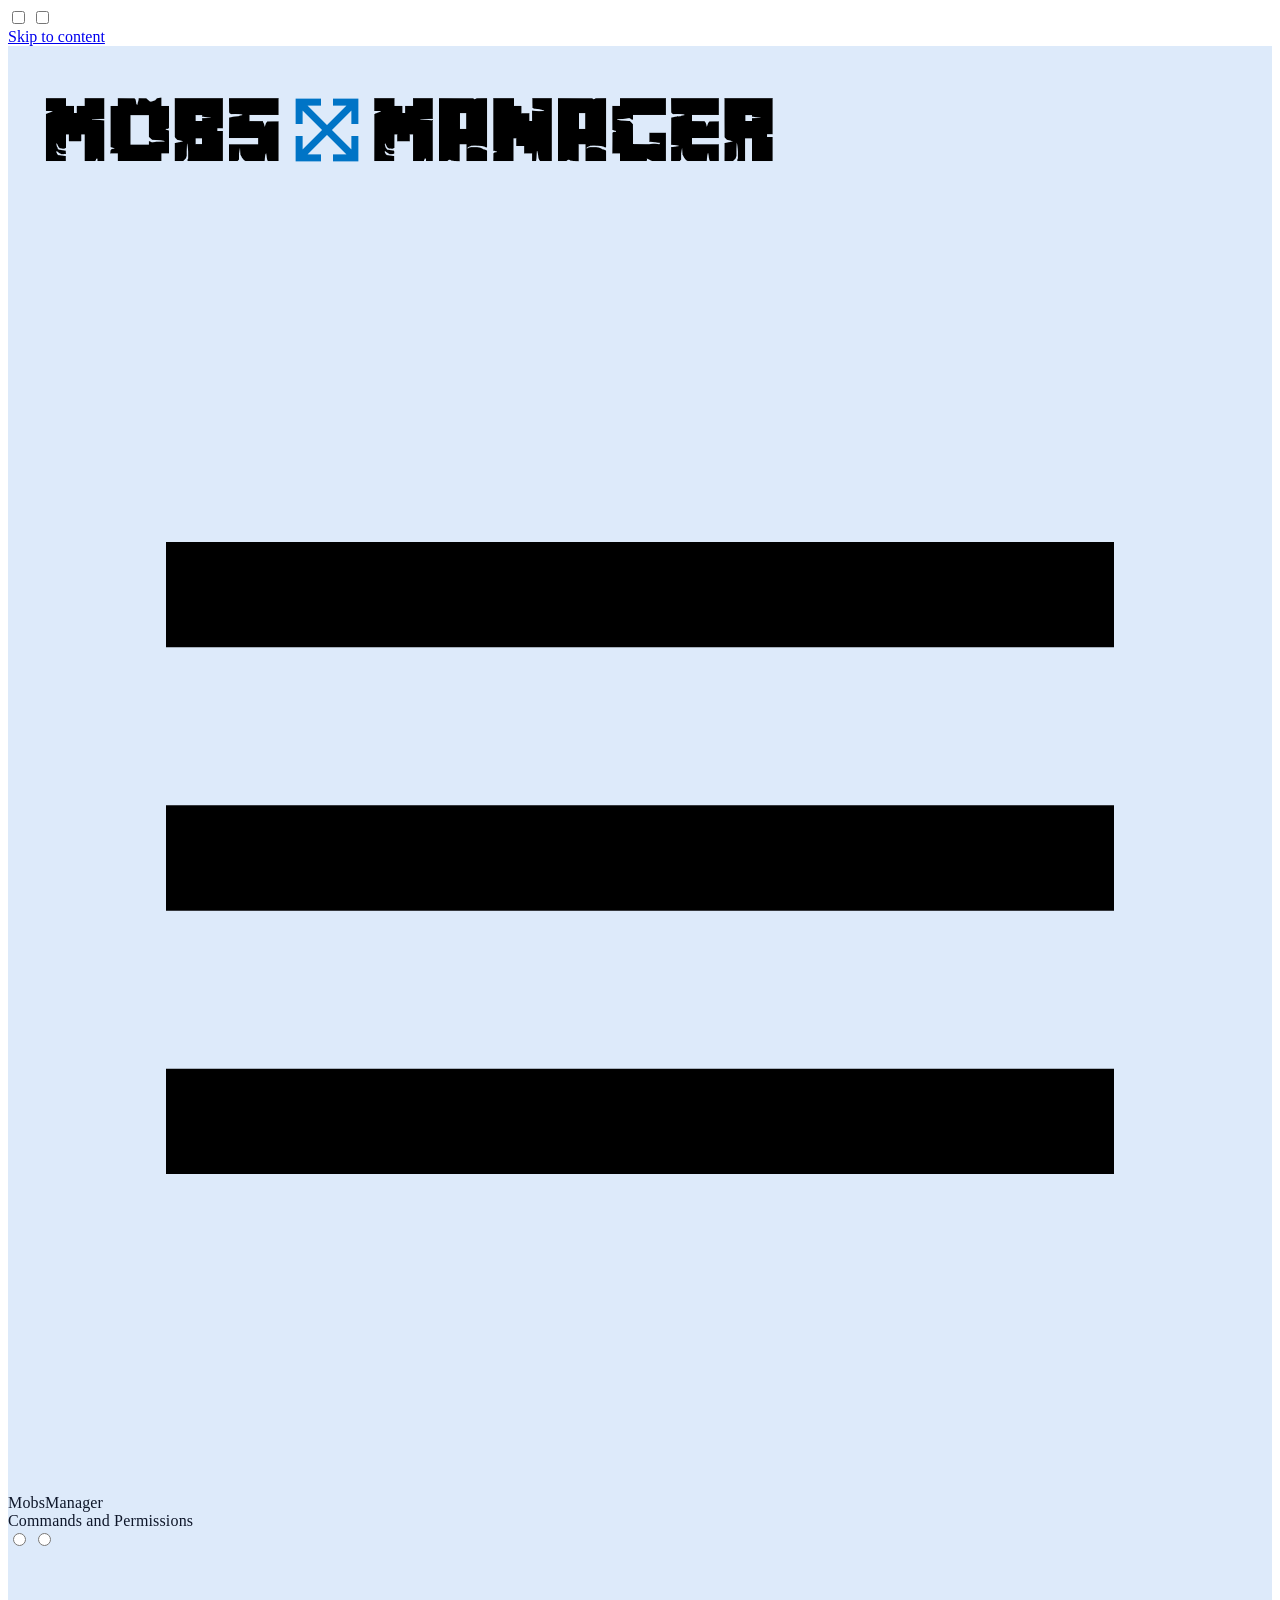
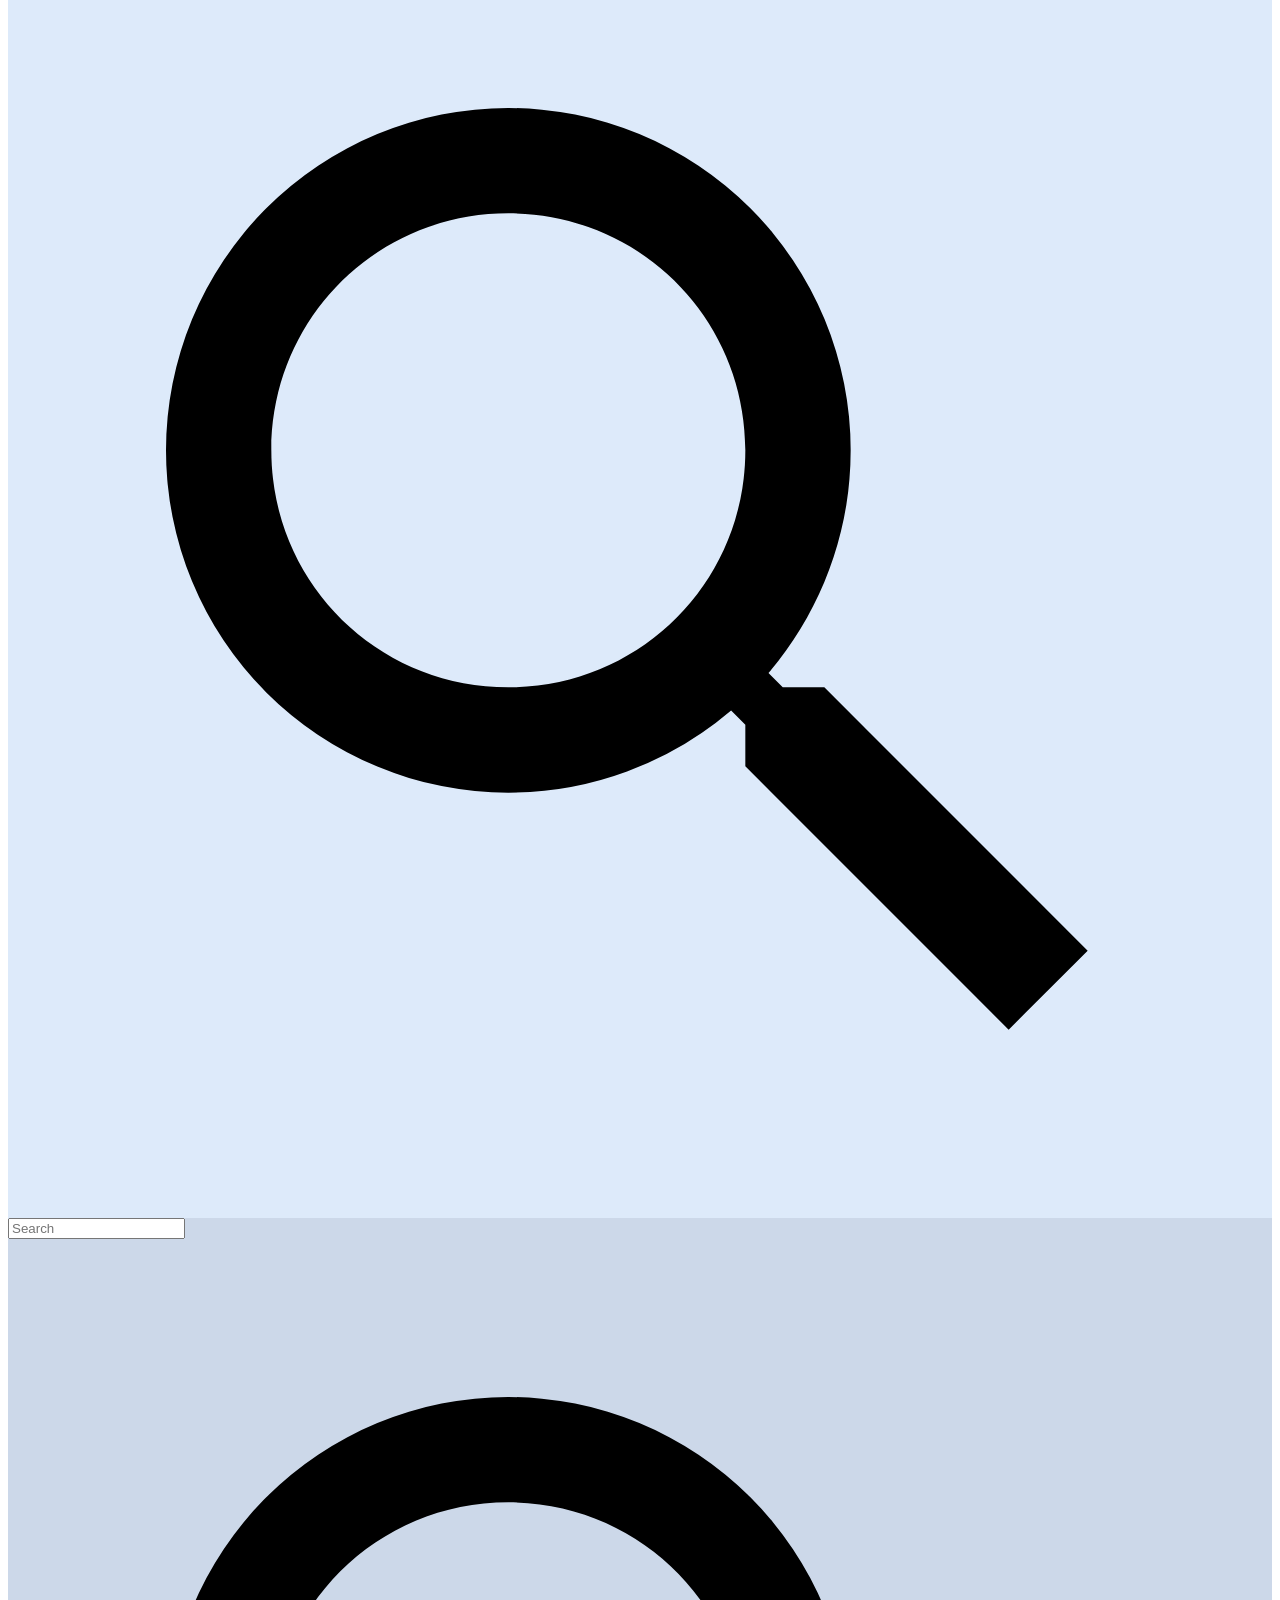
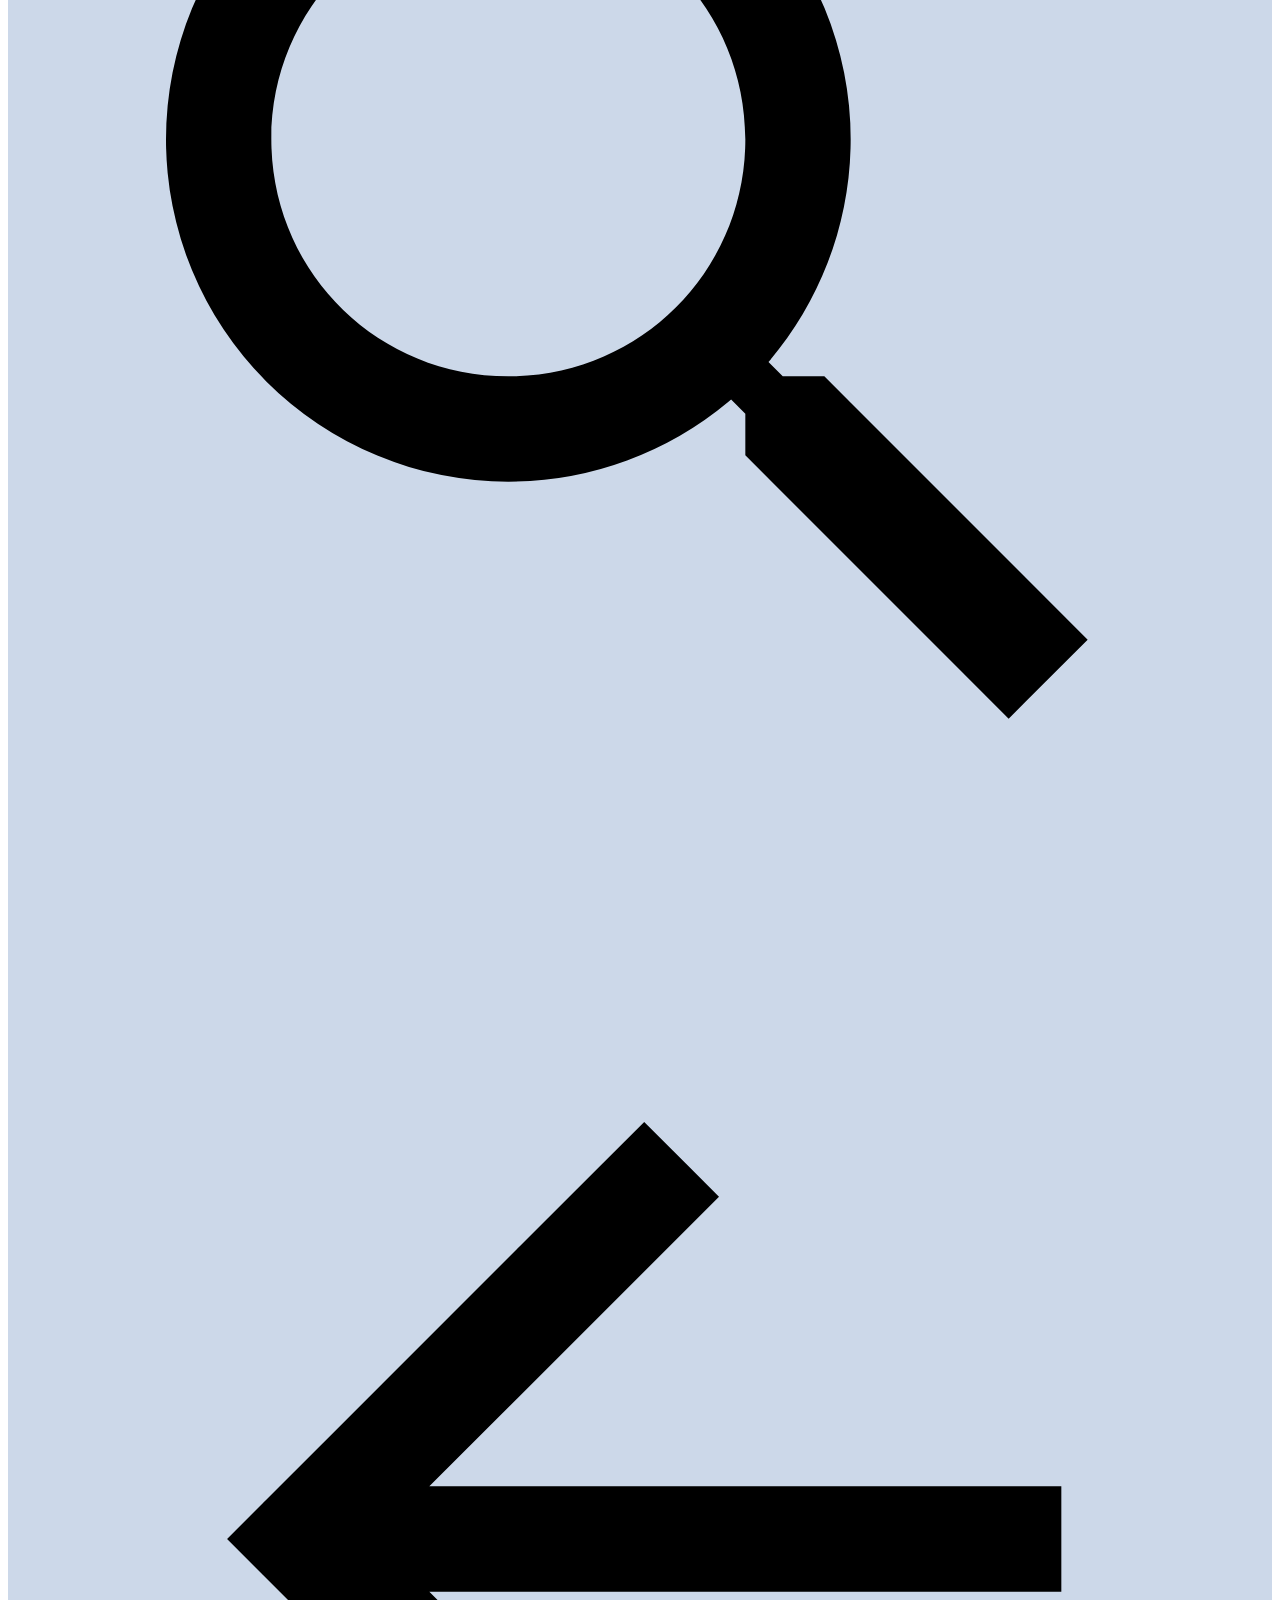
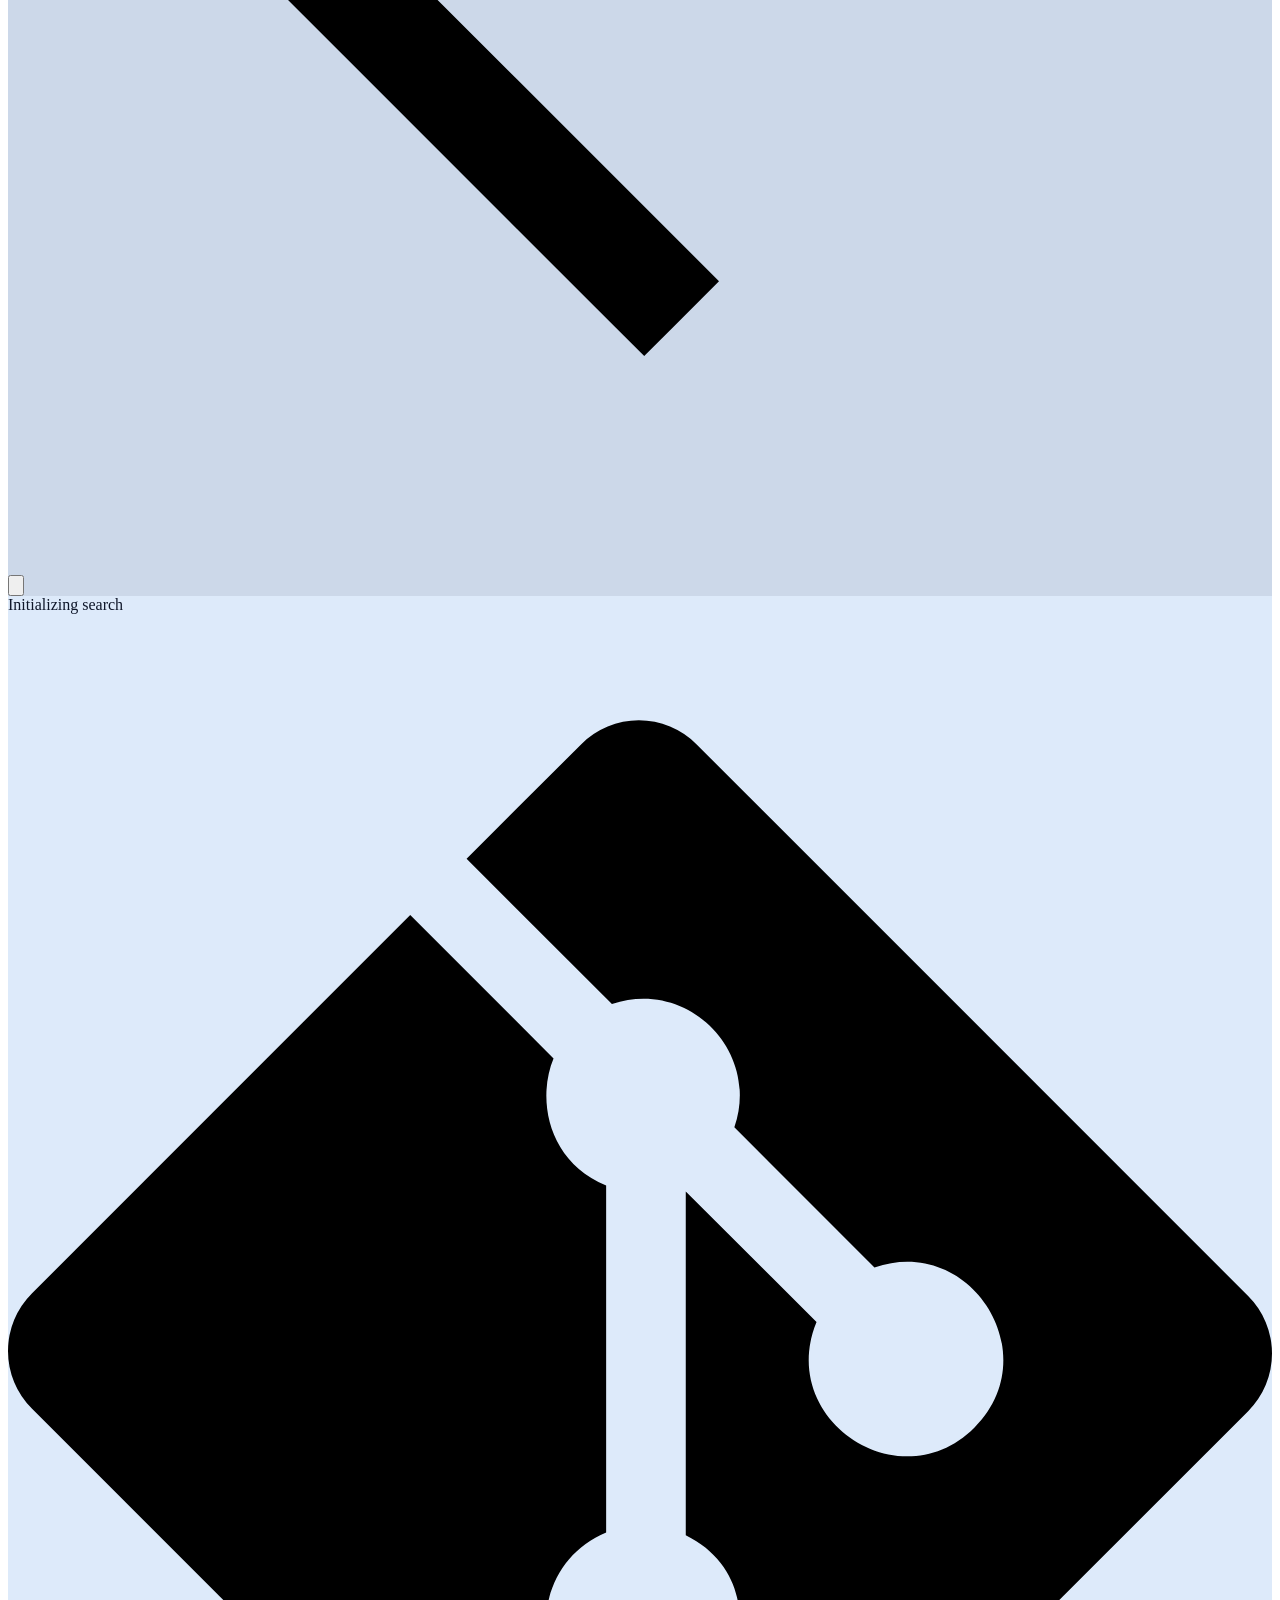
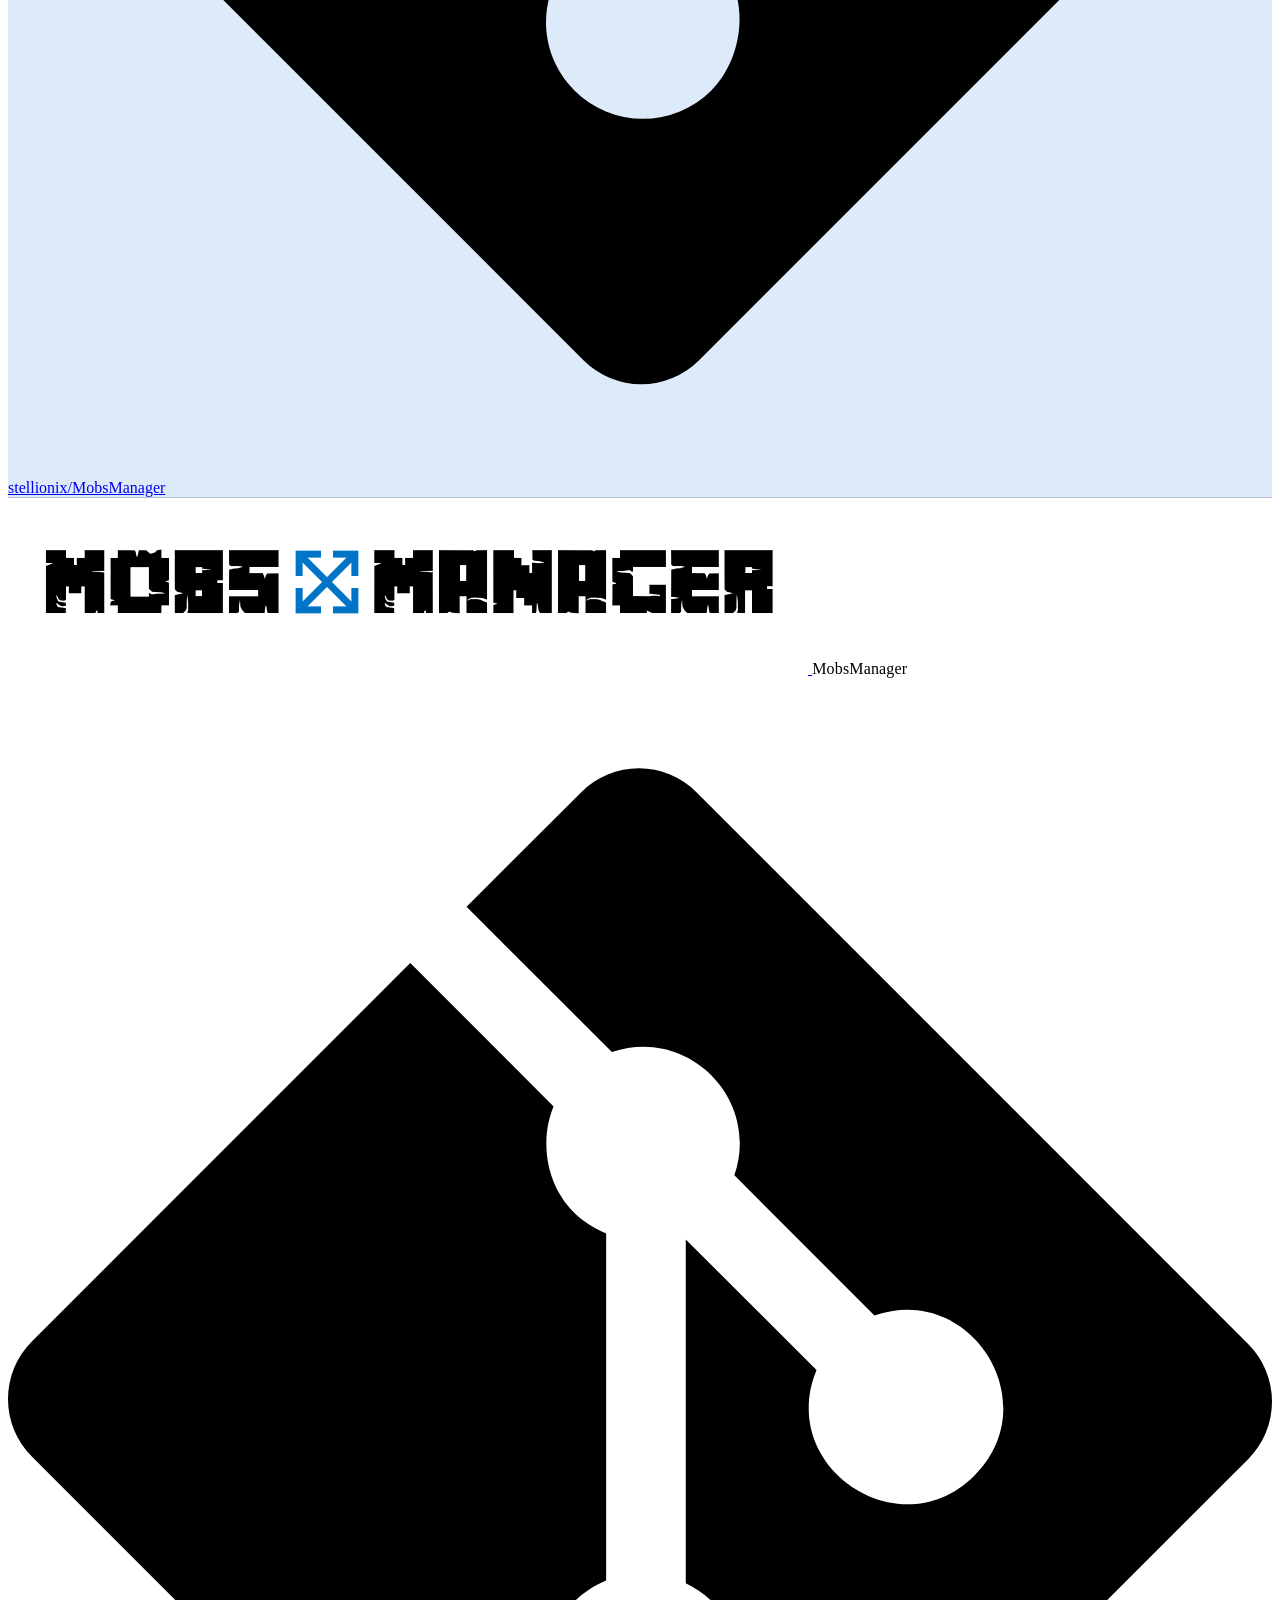
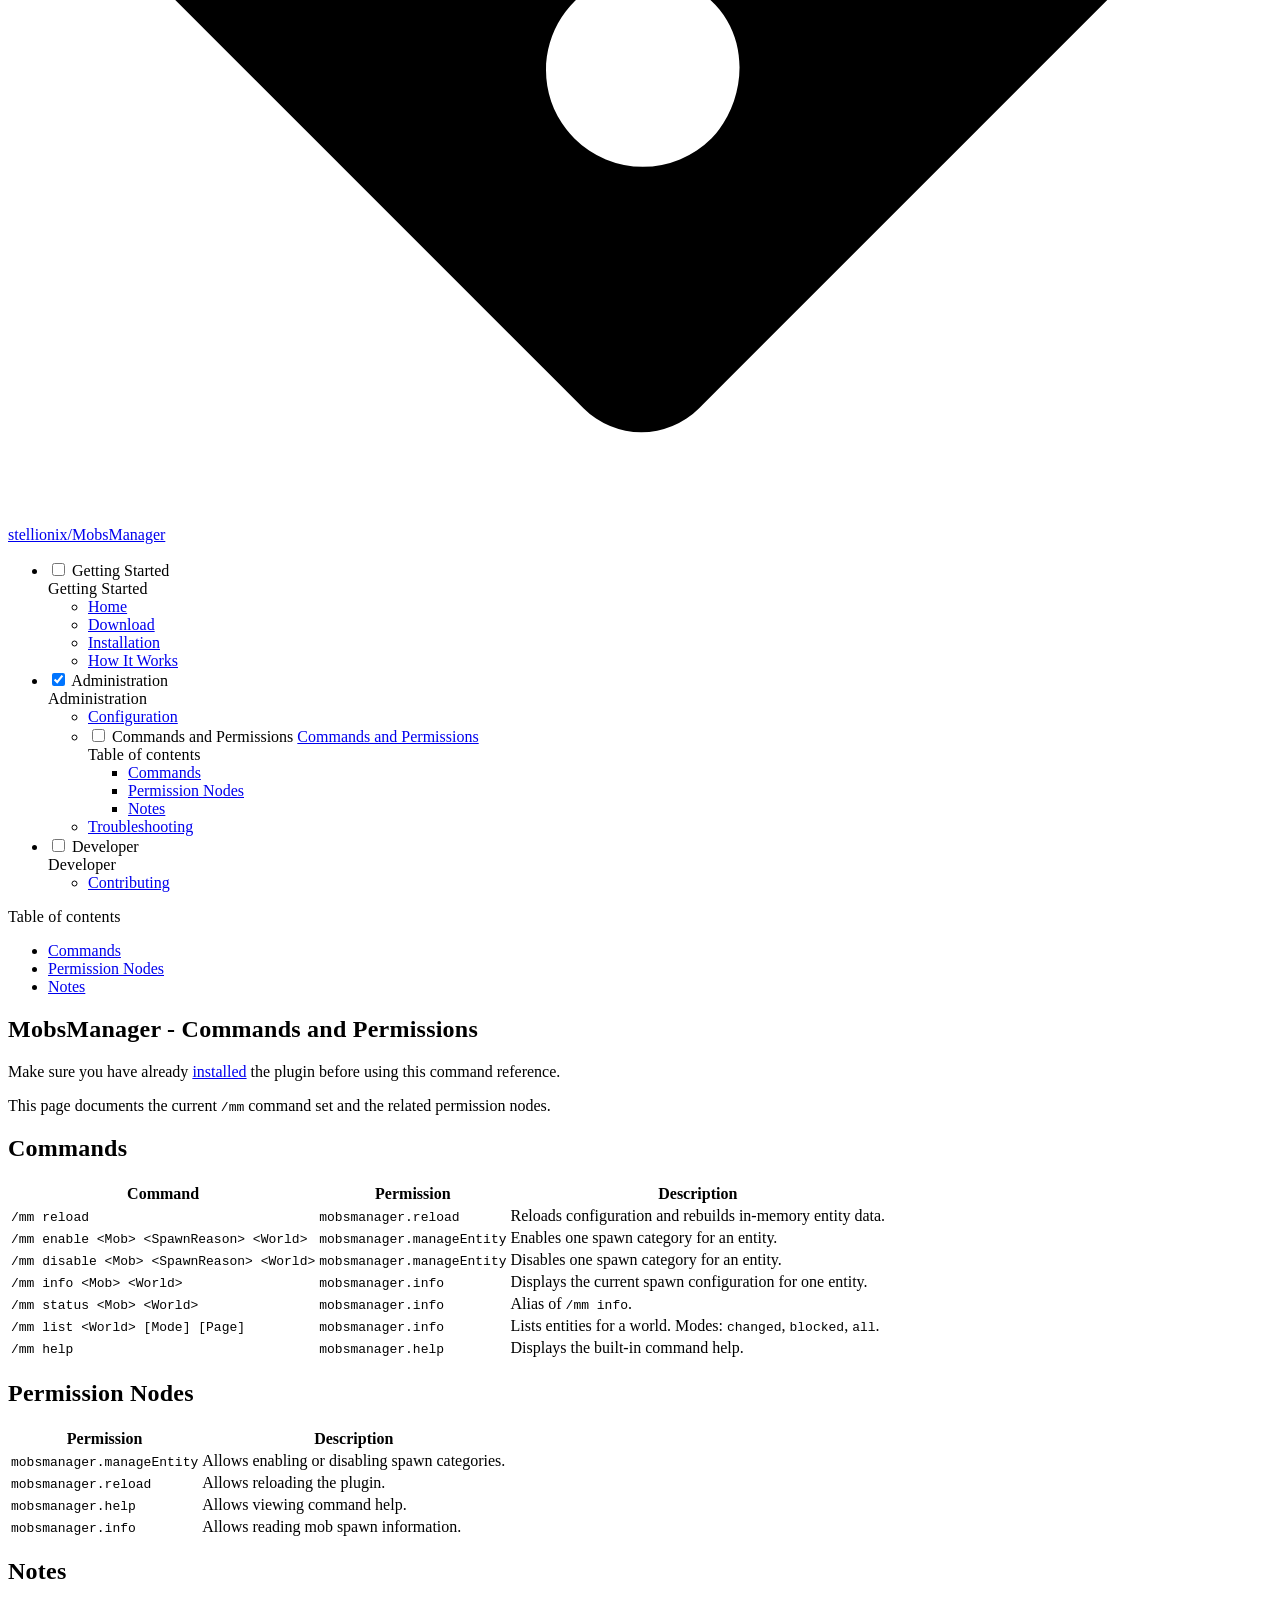
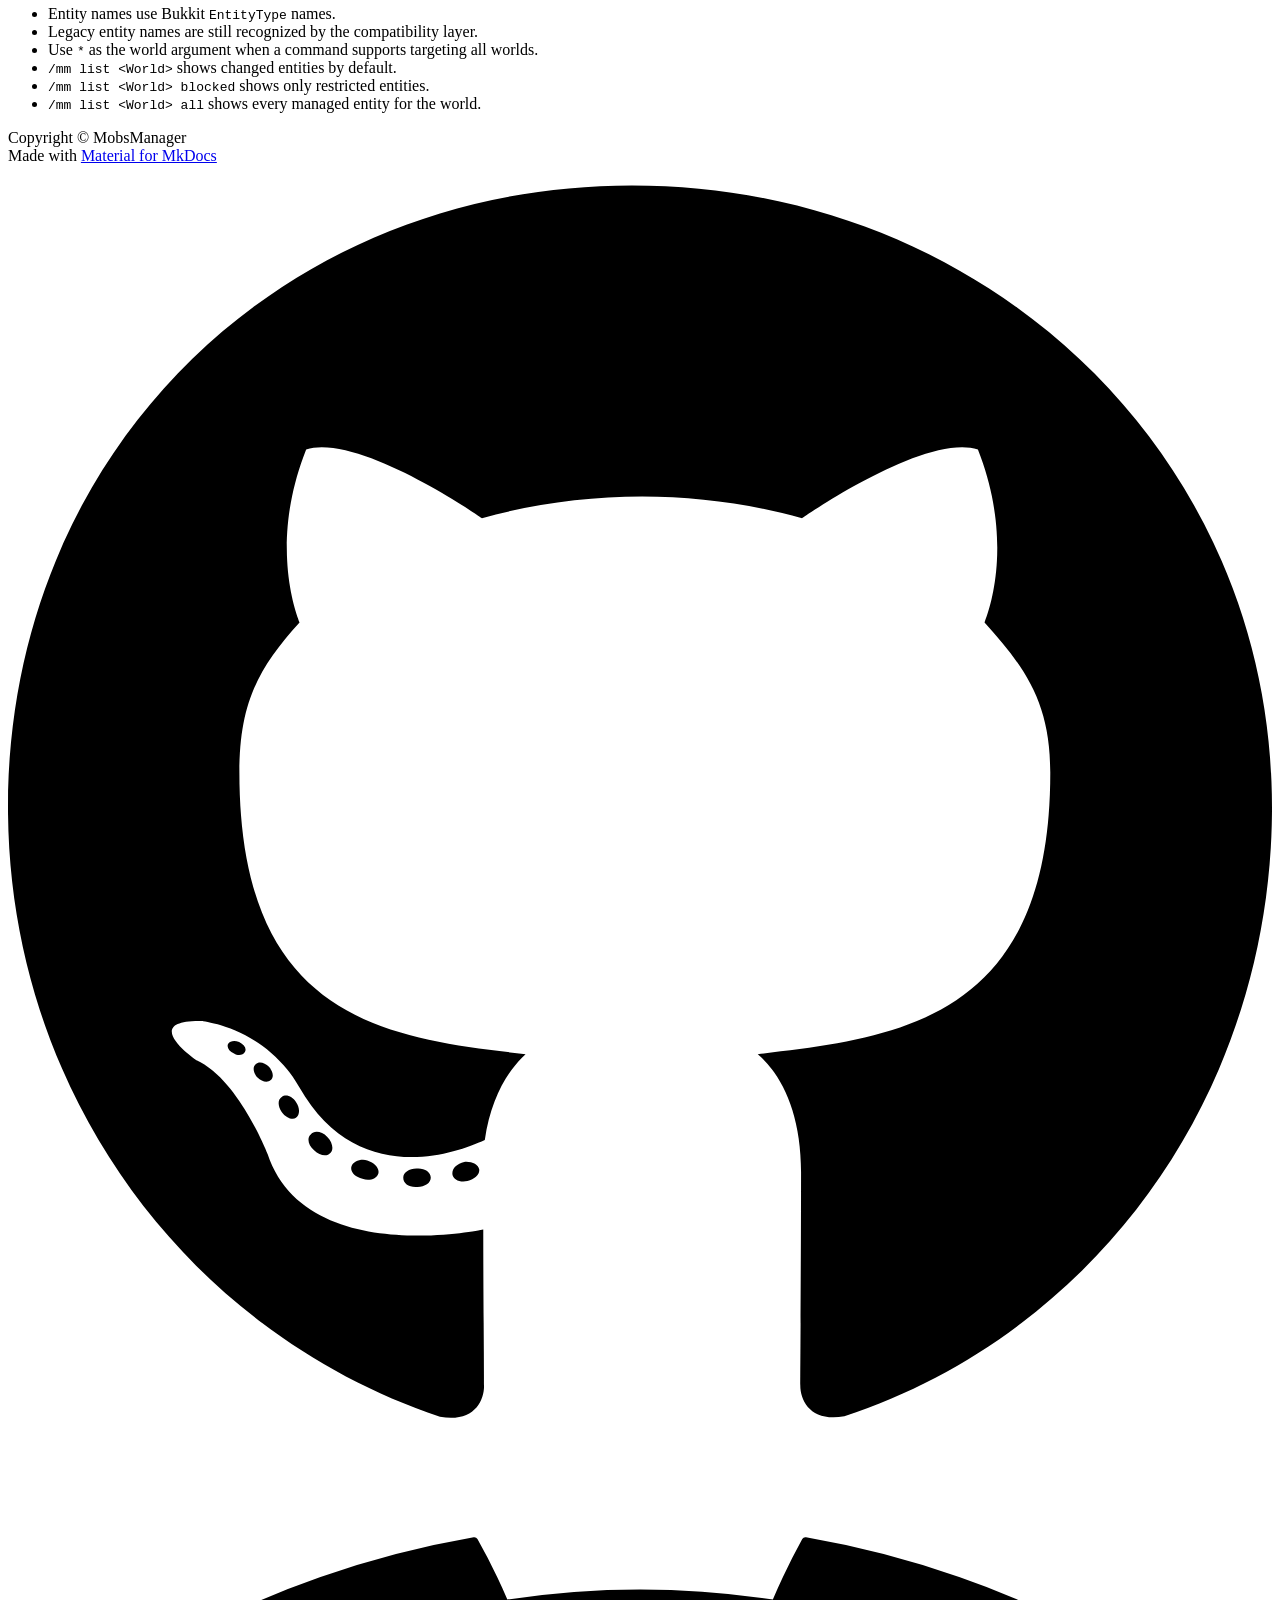
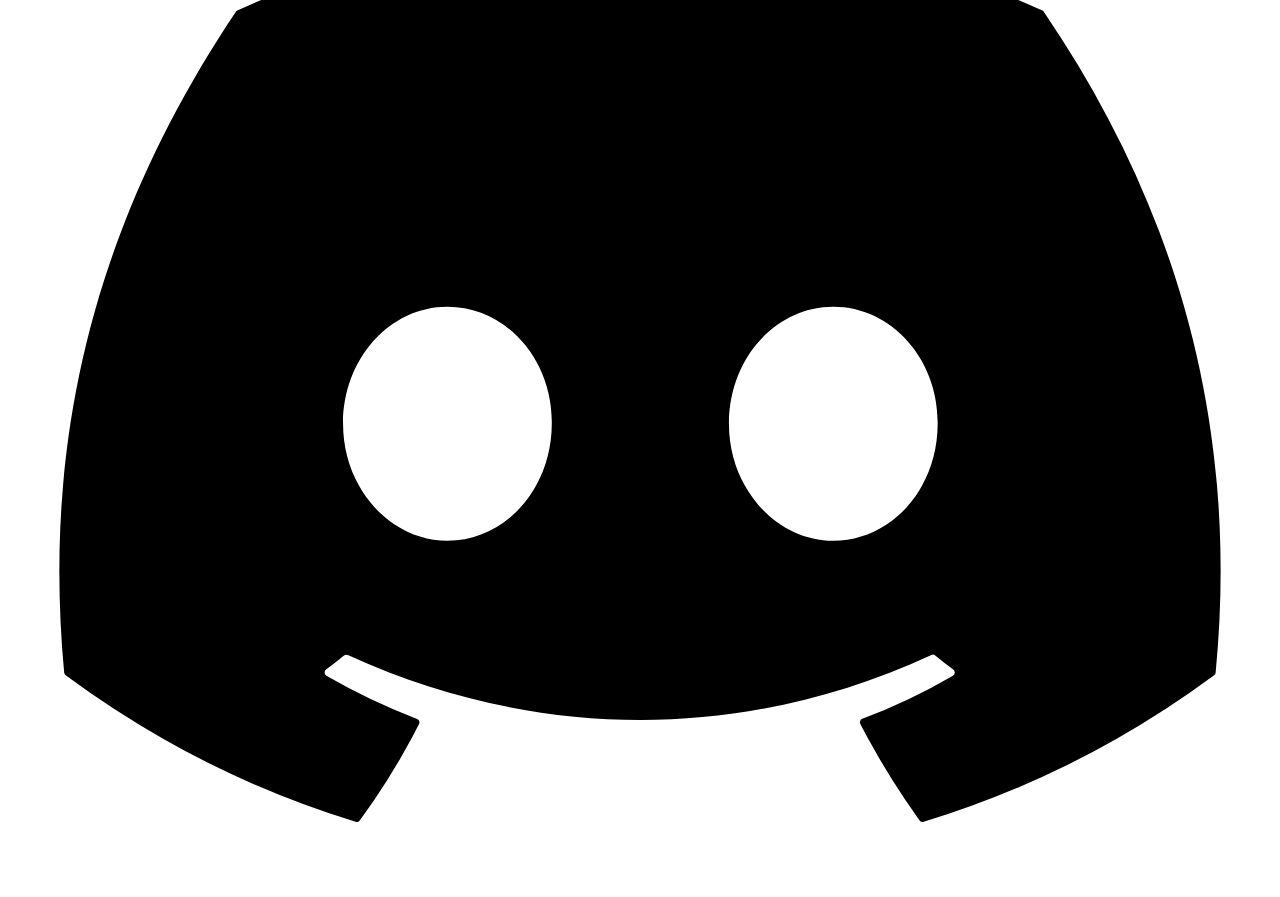
==== commit 45d0bd04: "Deployed 1e332db to 5.6.0 with MkDocs 1.6.1 and mike 2.1.3" ====
--- a/5.6.0/commands-and-perms/index.html
+++ b/5.6.0/commands-and-perms/index.html
@@ -755,9 +755,9 @@
 <td>Alias of <code>/mm info</code>.</td>
 </tr>
 <tr>
-<td><code>/mm list &lt;World&gt;</code></td>
+<td><code>/mm list &lt;World&gt; [Mode] [Page]</code></td>
 <td><code>mobsmanager.info</code></td>
-<td>Lists the managed entities for a world.</td>
+<td>Lists entities for a world. Modes: <code>changed</code>, <code>blocked</code>, <code>all</code>.</td>
 </tr>
 <tr>
 <td><code>/mm help</code></td>
@@ -798,6 +798,9 @@
 <li>Entity names use Bukkit <code>EntityType</code> names.</li>
 <li>Legacy entity names are still recognized by the compatibility layer.</li>
 <li>Use <code>*</code> as the world argument when a command supports targeting all worlds.</li>
+<li><code>/mm list &lt;World&gt;</code> shows changed entities by default.</li>
+<li><code>/mm list &lt;World&gt; blocked</code> shows only restricted entities.</li>
+<li><code>/mm list &lt;World&gt; all</code> shows every managed entity for the world.</li>
 </ul>
 
 
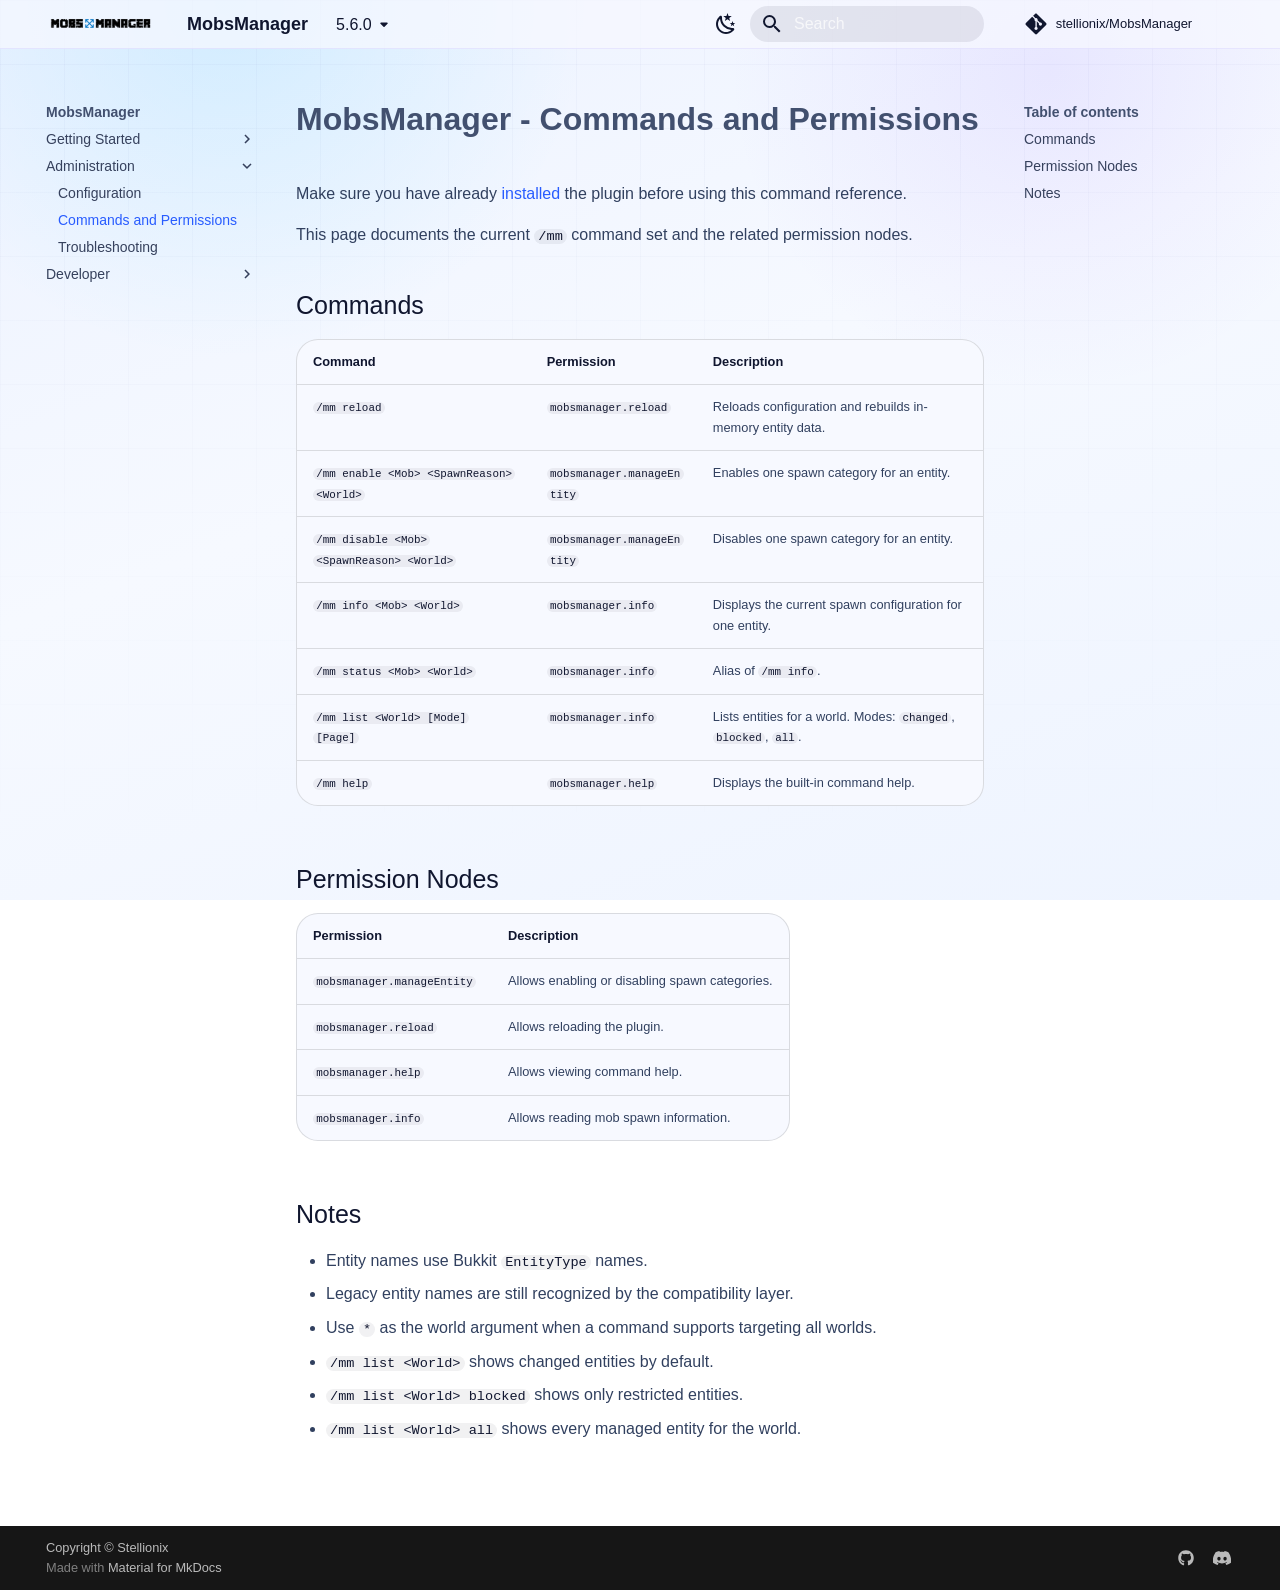
==== commit b3796f59: "Deployed 9022a2b to 5.6.0 with MkDocs 1.6.1 and mike 2.1.3" ====
--- a/5.6.0/commands-and-perms/index.html
+++ b/5.6.0/commands-and-perms/index.html
@@ -19,8 +19,11 @@
         <link rel="next" href="../troubleshooting/">
       
       
+        
+      
+      
       <link rel="icon" href="../assets/mobsmanager-logo.png">
-      <meta name="generator" content="mkdocs-1.6.1, mkdocs-material-9.6.8">
+      <meta name="generator" content="mkdocs-1.6.1, mkdocs-material-9.7.6">
     
     
       
@@ -28,10 +31,10 @@
       
     
     
-      <link rel="stylesheet" href="../assets/stylesheets/main.8608ea7d.min.css">
-      
-        
-        <link rel="stylesheet" href="../assets/stylesheets/palette.06af60db.min.css">
+      <link rel="stylesheet" href="../assets/stylesheets/main.484c7ddc.min.css">
+      
+        
+        <link rel="stylesheet" href="../assets/stylesheets/palette.ab4e12ef.min.css">
       
       
 
@@ -50,7 +53,7 @@
       
     
     
-      <link rel="stylesheet" href="../stylesheets/extra.css">
+      <link rel="stylesheet" href="../assets/stylesheets/stellionix-extra.css">
     
     <script>__md_scope=new URL("..",location),__md_hash=e=>[...e].reduce(((e,_)=>(e<<5)-e+_.charCodeAt(0)),0),__md_get=(e,_=localStorage,t=__md_scope)=>JSON.parse(_.getItem(t.pathname+"."+e)),__md_set=(e,_,t=localStorage,a=__md_scope)=>{try{t.setItem(a.pathname+"."+e,JSON.stringify(_))}catch(e){}}</script>
     
@@ -58,7 +61,6 @@
 
     
     
-    
   </head>
   
   
@@ -69,7 +71,7 @@
     
     
     
-    <body dir="ltr" data-md-color-scheme="default" data-md-color-primary="teal" data-md-color-accent="amber">
+    <body dir="ltr" data-md-color-scheme="default" data-md-color-primary="indigo" data-md-color-accent="light-blue">
   
     
     <input class="md-toggle" data-md-toggle="drawer" type="checkbox" id="__drawer" autocomplete="off">
@@ -130,7 +132,7 @@
     
     
     
-    <input class="md-option" data-md-color-media="(prefers-color-scheme: light)" data-md-color-scheme="default" data-md-color-primary="teal" data-md-color-accent="amber"  aria-label="Switch to dark mode"  type="radio" name="__palette" id="__palette_0">
+    <input class="md-option" data-md-color-media="(prefers-color-scheme: light)" data-md-color-scheme="default" data-md-color-primary="indigo" data-md-color-accent="light-blue"  aria-label="Switch to dark mode"  type="radio" name="__palette" id="__palette_0">
     
       <label class="md-header__button md-icon" title="Switch to dark mode" for="__palette_1" hidden>
         <svg xmlns="http://www.w3.org/2000/svg" viewBox="0 0 24 24"><path d="m17.75 4.09-2.53 1.94.91 3.06-2.63-1.81-2.63 1.81.91-3.06-2.53-1.94L12.44 4l1.06-3 1.06 3zm3.5 6.91-1.64 1.25.59 1.98-1.7-1.17-1.7 1.17.59-1.98L15.75 11l2.06-.05L18.5 9l.69 1.95zm-2.28 4.95c.83-.08 1.72 1.1 1.19 1.85-.32.45-.66.87-1.08 1.27C15.17 23 8.84 23 4.94 19.07c-3.91-3.9-3.91-10.24 0-14.14.4-.4.82-.76 1.27-1.08.75-.53 1.93.36 1.85 1.19-.27 2.86.69 5.83 2.89 8.02a9.96 9.96 0 0 0 8.02 2.89m-1.64 2.02a12.08 12.08 0 0 1-7.8-3.47c-2.17-2.19-3.33-5-3.49-7.82-2.81 3.14-2.7 7.96.31 10.98 3.02 3.01 7.84 3.12 10.98.31"/></svg>
@@ -140,7 +142,7 @@
     
     
     
-    <input class="md-option" data-md-color-media="(prefers-color-scheme: dark)" data-md-color-scheme="slate" data-md-color-primary="cyan" data-md-color-accent="amber"  aria-label="Switch to light mode"  type="radio" name="__palette" id="__palette_1">
+    <input class="md-option" data-md-color-media="(prefers-color-scheme: dark)" data-md-color-scheme="slate" data-md-color-primary="indigo" data-md-color-accent="light-blue"  aria-label="Switch to light mode"  type="radio" name="__palette" id="__palette_1">
     
       <label class="md-header__button md-icon" title="Switch to light mode" for="__palette_0" hidden>
         <svg xmlns="http://www.w3.org/2000/svg" viewBox="0 0 24 24"><path d="M12 7a5 5 0 0 1 5 5 5 5 0 0 1-5 5 5 5 0 0 1-5-5 5 5 0 0 1 5-5m0 2a3 3 0 0 0-3 3 3 3 0 0 0 3 3 3 3 0 0 0 3-3 3 3 0 0 0-3-3m0-7 2.39 3.42C13.65 5.15 12.84 5 12 5s-1.65.15-2.39.42zM3.34 7l4.16-.35A7.2 7.2 0 0 0 5.94 8.5c-.44.74-.69 1.5-.83 2.29zm.02 10 1.76-3.77a7.131 7.131 0 0 0 2.38 4.14zM20.65 7l-1.77 3.79a7.02 7.02 0 0 0-2.38-4.15zm-.01 10-4.14.36c.59-.51 1.12-1.14 1.54-1.86.42-.73.69-1.5.83-2.29zM12 22l-2.41-3.44c.74.27 1.55.44 2.41.44.82 0 1.63-.17 2.37-.44z"/></svg>
@@ -155,11 +157,13 @@
     
     
     
-      <label class="md-header__button md-icon" for="__search">
-        
-        <svg xmlns="http://www.w3.org/2000/svg" viewBox="0 0 24 24"><path d="M9.5 3A6.5 6.5 0 0 1 16 9.5c0 1.61-.59 3.09-1.56 4.23l.27.27h.79l5 5-1.5 1.5-5-5v-.79l-.27-.27A6.52 6.52 0 0 1 9.5 16 6.5 6.5 0 0 1 3 9.5 6.5 6.5 0 0 1 9.5 3m0 2C7 5 5 7 5 9.5S7 14 9.5 14 14 12 14 9.5 12 5 9.5 5"/></svg>
-      </label>
-      <div class="md-search" data-md-component="search" role="dialog">
+      
+      
+        <label class="md-header__button md-icon" for="__search">
+          
+          <svg xmlns="http://www.w3.org/2000/svg" viewBox="0 0 24 24"><path d="M9.5 3A6.5 6.5 0 0 1 16 9.5c0 1.61-.59 3.09-1.56 4.23l.27.27h.79l5 5-1.5 1.5-5-5v-.79l-.27-.27A6.52 6.52 0 0 1 9.5 16 6.5 6.5 0 0 1 3 9.5 6.5 6.5 0 0 1 9.5 3m0 2C7 5 5 7 5 9.5S7 14 9.5 14 14 12 14 9.5 12 5 9.5 5"/></svg>
+        </label>
+        <div class="md-search" data-md-component="search" role="dialog">
   <label class="md-search__overlay" for="__search"></label>
   <div class="md-search__inner" role="search">
     <form class="md-search__form" name="search">
@@ -177,8 +181,6 @@
           <svg xmlns="http://www.w3.org/2000/svg" viewBox="0 0 24 24"><path d="M19 6.41 17.59 5 12 10.59 6.41 5 5 6.41 10.59 12 5 17.59 6.41 19 12 13.41 17.59 19 19 17.59 13.41 12z"/></svg>
         </button>
       </nav>
-      
-        <div class="md-search__suggest" data-md-component="search-suggest"></div>
       
     </form>
     <div class="md-search__output">
@@ -193,13 +195,14 @@
     </div>
   </div>
 </div>
+      
     
     
       <div class="md-header__source">
         <a href="https://github.com/stellionix/MobsManager" title="Go to repository" class="md-source" data-md-component="source">
   <div class="md-source__icon md-icon">
     
-    <svg xmlns="http://www.w3.org/2000/svg" viewBox="0 0 448 512"><!--! Font Awesome Free 6.7.2 by @fontawesome - https://fontawesome.com License - https://fontawesome.com/license/free (Icons: CC BY 4.0, Fonts: SIL OFL 1.1, Code: MIT License) Copyright 2024 Fonticons, Inc.--><path d="M439.55 236.05 244 40.45a28.87 28.87 0 0 0-40.81 0l-40.66 40.63 51.52 51.52c27.06-9.14 52.68 16.77 43.39 43.68l49.66 49.66c34.23-11.8 61.18 31 35.47 56.69-26.49 26.49-70.21-2.87-56-37.34L240.22 199v121.85c25.3 12.54 22.26 41.85 9.08 55a34.34 34.34 0 0 1-48.55 0c-17.57-17.6-11.07-46.91 11.25-56v-123c-20.8-8.51-24.6-30.74-18.64-45L142.57 101 8.45 235.14a28.86 28.86 0 0 0 0 40.81l195.61 195.6a28.86 28.86 0 0 0 40.8 0l194.69-194.69a28.86 28.86 0 0 0 0-40.81"/></svg>
+    <svg xmlns="http://www.w3.org/2000/svg" viewBox="0 0 448 512"><!--! Font Awesome Free 7.1.0 by @fontawesome - https://fontawesome.com License - https://fontawesome.com/license/free (Icons: CC BY 4.0, Fonts: SIL OFL 1.1, Code: MIT License) Copyright 2025 Fonticons, Inc.--><path d="M439.6 236.1 244 40.5c-5.4-5.5-12.8-8.5-20.4-8.5s-15 3-20.4 8.4L162.5 81l51.5 51.5c27.1-9.1 52.7 16.8 43.4 43.7l49.7 49.7c34.2-11.8 61.2 31 35.5 56.7-26.5 26.5-70.2-2.9-56-37.3L240.3 199v121.9c25.3 12.5 22.3 41.8 9.1 55-6.4 6.4-15.2 10.1-24.3 10.1s-17.8-3.6-24.3-10.1c-17.6-17.6-11.1-46.9 11.2-56v-123c-20.8-8.5-24.6-30.7-18.6-45L142.6 101 8.5 235.1C3 240.6 0 247.9 0 255.5s3 15 8.5 20.4l195.6 195.7c5.4 5.4 12.7 8.4 20.4 8.4s15-3 20.4-8.4l194.7-194.7c5.4-5.4 8.4-12.8 8.4-20.4s-3-15-8.4-20.4"/></svg>
   </div>
   <div class="md-source__repository">
     stellionix/MobsManager
@@ -244,7 +247,7 @@
       <a href="https://github.com/stellionix/MobsManager" title="Go to repository" class="md-source" data-md-component="source">
   <div class="md-source__icon md-icon">
     
-    <svg xmlns="http://www.w3.org/2000/svg" viewBox="0 0 448 512"><!--! Font Awesome Free 6.7.2 by @fontawesome - https://fontawesome.com License - https://fontawesome.com/license/free (Icons: CC BY 4.0, Fonts: SIL OFL 1.1, Code: MIT License) Copyright 2024 Fonticons, Inc.--><path d="M439.55 236.05 244 40.45a28.87 28.87 0 0 0-40.81 0l-40.66 40.63 51.52 51.52c27.06-9.14 52.68 16.77 43.39 43.68l49.66 49.66c34.23-11.8 61.18 31 35.47 56.69-26.49 26.49-70.21-2.87-56-37.34L240.22 199v121.85c25.3 12.54 22.26 41.85 9.08 55a34.34 34.34 0 0 1-48.55 0c-17.57-17.6-11.07-46.91 11.25-56v-123c-20.8-8.51-24.6-30.74-18.64-45L142.57 101 8.45 235.14a28.86 28.86 0 0 0 0 40.81l195.61 195.6a28.86 28.86 0 0 0 40.8 0l194.69-194.69a28.86 28.86 0 0 0 0-40.81"/></svg>
+    <svg xmlns="http://www.w3.org/2000/svg" viewBox="0 0 448 512"><!--! Font Awesome Free 7.1.0 by @fontawesome - https://fontawesome.com License - https://fontawesome.com/license/free (Icons: CC BY 4.0, Fonts: SIL OFL 1.1, Code: MIT License) Copyright 2025 Fonticons, Inc.--><path d="M439.6 236.1 244 40.5c-5.4-5.5-12.8-8.5-20.4-8.5s-15 3-20.4 8.4L162.5 81l51.5 51.5c27.1-9.1 52.7 16.8 43.4 43.7l49.7 49.7c34.2-11.8 61.2 31 35.5 56.7-26.5 26.5-70.2-2.9-56-37.3L240.3 199v121.9c25.3 12.5 22.3 41.8 9.1 55-6.4 6.4-15.2 10.1-24.3 10.1s-17.8-3.6-24.3-10.1c-17.6-17.6-11.1-46.9 11.2-56v-123c-20.8-8.5-24.6-30.7-18.6-45L142.6 101 8.5 235.1C3 240.6 0 247.9 0 255.5s3 15 8.5 20.4l195.6 195.7c5.4 5.4 12.7 8.4 20.4 8.4s15-3 20.4-8.4l194.7-194.7c5.4-5.4 8.4-12.8 8.4-20.4s-3-15-8.4-20.4"/></svg>
   </div>
   <div class="md-source__repository">
     stellionix/MobsManager
@@ -263,26 +266,28 @@
     
     
     
-      
-        
-        
-      
-    
-    
-    <li class="md-nav__item md-nav__item--section md-nav__item--nested">
+    
+    
+    <li class="md-nav__item md-nav__item--nested">
       
         
         
         <input class="md-nav__toggle md-toggle " type="checkbox" id="__nav_1" >
         
           
-          <label class="md-nav__link" for="__nav_1" id="__nav_1_label" tabindex="">
-            
-  
-  <span class="md-ellipsis">
+          <label class="md-nav__link" for="__nav_1" id="__nav_1_label" tabindex="0">
+            
+  
+  
+  <span class="md-ellipsis">
+    
+  
     Getting Started
-    
-  </span>
+  
+
+    
+  </span>
+  
   
 
             <span class="md-nav__icon md-icon"></span>
@@ -291,7 +296,11 @@
         <nav class="md-nav" data-md-level="1" aria-labelledby="__nav_1_label" aria-expanded="false">
           <label class="md-nav__title" for="__nav_1">
             <span class="md-nav__icon md-icon"></span>
-            Getting Started
+            
+  
+    Getting Started
+  
+
           </label>
           <ul class="md-nav__list" data-md-scrollfix>
             
@@ -305,10 +314,16 @@
       <a href=".." class="md-nav__link">
         
   
-  <span class="md-ellipsis">
+  
+  <span class="md-ellipsis">
+    
+  
     Home
-    
-  </span>
+  
+
+    
+  </span>
+  
   
 
       </a>
@@ -327,10 +342,16 @@
       <a href="../download/" class="md-nav__link">
         
   
-  <span class="md-ellipsis">
+  
+  <span class="md-ellipsis">
+    
+  
     Download
-    
-  </span>
+  
+
+    
+  </span>
+  
   
 
       </a>
@@ -349,10 +370,16 @@
       <a href="../installation/" class="md-nav__link">
         
   
-  <span class="md-ellipsis">
+  
+  <span class="md-ellipsis">
+    
+  
     Installation
-    
-  </span>
+  
+
+    
+  </span>
+  
   
 
       </a>
@@ -371,10 +398,16 @@
       <a href="../how-it-works/" class="md-nav__link">
         
   
-  <span class="md-ellipsis">
+  
+  <span class="md-ellipsis">
+    
+  
     How It Works
-    
-  </span>
+  
+
+    
+  </span>
+  
   
 
       </a>
@@ -401,26 +434,28 @@
     
     
     
-      
-        
-        
-      
-    
-    
-    <li class="md-nav__item md-nav__item--active md-nav__item--section md-nav__item--nested">
+    
+    
+    <li class="md-nav__item md-nav__item--active md-nav__item--nested">
       
         
         
         <input class="md-nav__toggle md-toggle " type="checkbox" id="__nav_2" checked>
         
           
-          <label class="md-nav__link" for="__nav_2" id="__nav_2_label" tabindex="">
-            
-  
-  <span class="md-ellipsis">
+          <label class="md-nav__link" for="__nav_2" id="__nav_2_label" tabindex="0">
+            
+  
+  
+  <span class="md-ellipsis">
+    
+  
     Administration
-    
-  </span>
+  
+
+    
+  </span>
+  
   
 
             <span class="md-nav__icon md-icon"></span>
@@ -429,7 +464,11 @@
         <nav class="md-nav" data-md-level="1" aria-labelledby="__nav_2_label" aria-expanded="true">
           <label class="md-nav__title" for="__nav_2">
             <span class="md-nav__icon md-icon"></span>
-            Administration
+            
+  
+    Administration
+  
+
           </label>
           <ul class="md-nav__list" data-md-scrollfix>
             
@@ -443,10 +482,16 @@
       <a href="../configuration/" class="md-nav__link">
         
   
-  <span class="md-ellipsis">
+  
+  <span class="md-ellipsis">
+    
+  
     Configuration
-    
-  </span>
+  
+
+    
+  </span>
+  
   
 
       </a>
@@ -474,10 +519,16 @@
         <label class="md-nav__link md-nav__link--active" for="__toc">
           
   
-  <span class="md-ellipsis">
+  
+  <span class="md-ellipsis">
+    
+  
     Commands and Permissions
-    
-  </span>
+  
+
+    
+  </span>
+  
   
 
           <span class="md-nav__icon md-icon"></span>
@@ -486,10 +537,16 @@
       <a href="./" class="md-nav__link md-nav__link--active">
         
   
-  <span class="md-ellipsis">
+  
+  <span class="md-ellipsis">
+    
+  
     Commands and Permissions
-    
-  </span>
+  
+
+    
+  </span>
+  
   
 
       </a>
@@ -512,7 +569,9 @@
         <li class="md-nav__item">
   <a href="#commands" class="md-nav__link">
     <span class="md-ellipsis">
-      Commands
+      
+        Commands
+      
     </span>
   </a>
   
@@ -521,7 +580,9 @@
         <li class="md-nav__item">
   <a href="#permission-nodes" class="md-nav__link">
     <span class="md-ellipsis">
-      Permission Nodes
+      
+        Permission Nodes
+      
     </span>
   </a>
   
@@ -530,7 +591,9 @@
         <li class="md-nav__item">
   <a href="#notes" class="md-nav__link">
     <span class="md-ellipsis">
-      Notes
+      
+        Notes
+      
     </span>
   </a>
   
@@ -555,10 +618,16 @@
       <a href="../troubleshooting/" class="md-nav__link">
         
   
-  <span class="md-ellipsis">
+  
+  <span class="md-ellipsis">
+    
+  
     Troubleshooting
-    
-  </span>
+  
+
+    
+  </span>
+  
   
 
       </a>
@@ -583,26 +652,28 @@
     
     
     
-      
-        
-        
-      
-    
-    
-    <li class="md-nav__item md-nav__item--section md-nav__item--nested">
+    
+    
+    <li class="md-nav__item md-nav__item--nested">
       
         
         
         <input class="md-nav__toggle md-toggle " type="checkbox" id="__nav_3" >
         
           
-          <label class="md-nav__link" for="__nav_3" id="__nav_3_label" tabindex="">
-            
-  
-  <span class="md-ellipsis">
+          <label class="md-nav__link" for="__nav_3" id="__nav_3_label" tabindex="0">
+            
+  
+  
+  <span class="md-ellipsis">
+    
+  
     Developer
-    
-  </span>
+  
+
+    
+  </span>
+  
   
 
             <span class="md-nav__icon md-icon"></span>
@@ -611,7 +682,11 @@
         <nav class="md-nav" data-md-level="1" aria-labelledby="__nav_3_label" aria-expanded="false">
           <label class="md-nav__title" for="__nav_3">
             <span class="md-nav__icon md-icon"></span>
-            Developer
+            
+  
+    Developer
+  
+
           </label>
           <ul class="md-nav__list" data-md-scrollfix>
             
@@ -625,10 +700,16 @@
       <a href="../contribution/" class="md-nav__link">
         
   
-  <span class="md-ellipsis">
+  
+  <span class="md-ellipsis">
+    
+  
     Contributing
-    
-  </span>
+  
+
+    
+  </span>
+  
   
 
       </a>
@@ -673,7 +754,9 @@
         <li class="md-nav__item">
   <a href="#commands" class="md-nav__link">
     <span class="md-ellipsis">
-      Commands
+      
+        Commands
+      
     </span>
   </a>
   
@@ -682,7 +765,9 @@
         <li class="md-nav__item">
   <a href="#permission-nodes" class="md-nav__link">
     <span class="md-ellipsis">
-      Permission Nodes
+      
+        Permission Nodes
+      
     </span>
   </a>
   
@@ -691,7 +776,9 @@
         <li class="md-nav__item">
   <a href="#notes" class="md-nav__link">
     <span class="md-ellipsis">
-      Notes
+      
+        Notes
+      
     </span>
   </a>
   
@@ -707,6 +794,7 @@
           
           
             <div class="md-content" data-md-component="content">
+              
               <article class="md-content__inner md-typeset">
                 
                   
@@ -822,12 +910,6 @@
 <script>var target=document.getElementById(location.hash.slice(1));target&&target.name&&(target.checked=target.name.startsWith("__tabbed_"))</script>
         </div>
         
-          <button type="button" class="md-top md-icon" data-md-component="top" hidden>
-  
-  <svg xmlns="http://www.w3.org/2000/svg" viewBox="0 0 24 24"><path d="M13 20h-2V8l-5.5 5.5-1.42-1.42L12 4.16l7.92 7.92-1.42 1.42L13 8z"/></svg>
-  Back to top
-</button>
-        
       </main>
       
         <footer class="md-footer">
@@ -837,7 +919,7 @@
       <div class="md-copyright">
   
     <div class="md-copyright__highlight">
-      Copyright © MobsManager
+      Copyright © Stellionix
     </div>
   
   
@@ -848,17 +930,18 @@
   
 </div>
       
-        <div class="md-social">
-  
-    
-    
-    
-    
-      
-      
-    
-    <a href="https://github.com/stellionix/MobsManager" target="_blank" rel="noopener" title="github.com" class="md-social__link">
-      <svg xmlns="http://www.w3.org/2000/svg" viewBox="0 0 496 512"><!--! Font Awesome Free 6.7.2 by @fontawesome - https://fontawesome.com License - https://fontawesome.com/license/free (Icons: CC BY 4.0, Fonts: SIL OFL 1.1, Code: MIT License) Copyright 2024 Fonticons, Inc.--><path d="M165.9 397.4c0 2-2.3 3.6-5.2 3.6-3.3.3-5.6-1.3-5.6-3.6 0-2 2.3-3.6 5.2-3.6 3-.3 5.6 1.3 5.6 3.6m-31.1-4.5c-.7 2 1.3 4.3 4.3 4.9 2.6 1 5.6 0 6.2-2s-1.3-4.3-4.3-5.2c-2.6-.7-5.5.3-6.2 2.3m44.2-1.7c-2.9.7-4.9 2.6-4.6 4.9.3 2 2.9 3.3 5.9 2.6 2.9-.7 4.9-2.6 4.6-4.6-.3-1.9-3-3.2-5.9-2.9M244.8 8C106.1 8 0 113.3 0 252c0 110.9 69.8 205.8 169.5 239.2 12.8 2.3 17.3-5.6 17.3-12.1 0-6.2-.3-40.4-.3-61.4 0 0-70 15-84.7-29.8 0 0-11.4-29.1-27.8-36.6 0 0-22.9-15.7 1.6-15.4 0 0 24.9 2 38.6 25.8 21.9 38.6 58.6 27.5 72.9 20.9 2.3-16 8.8-27.1 16-33.7-55.9-6.2-112.3-14.3-112.3-110.5 0-27.5 7.6-41.3 23.6-58.9-2.6-6.5-11.1-33.3 2.6-67.9 20.9-6.5 69 27 69 27 20-5.6 41.5-8.5 62.8-8.5s42.8 2.9 62.8 8.5c0 0 48.1-33.6 69-27 13.7 34.7 5.2 61.4 2.6 67.9 16 17.7 25.8 31.5 25.8 58.9 0 96.5-58.9 104.2-114.8 110.5 9.2 7.9 17 22.9 17 46.4 0 33.7-.3 75.4-.3 83.6 0 6.5 4.6 14.4 17.3 12.1C428.2 457.8 496 362.9 496 252 496 113.3 383.5 8 244.8 8M97.2 352.9c-1.3 1-1 3.3.7 5.2 1.6 1.6 3.9 2.3 5.2 1 1.3-1 1-3.3-.7-5.2-1.6-1.6-3.9-2.3-5.2-1m-10.8-8.1c-.7 1.3.3 2.9 2.3 3.9 1.6 1 3.6.7 4.3-.7.7-1.3-.3-2.9-2.3-3.9-2-.6-3.6-.3-4.3.7m32.4 35.6c-1.6 1.3-1 4.3 1.3 6.2 2.3 2.3 5.2 2.6 6.5 1 1.3-1.3.7-4.3-1.3-6.2-2.2-2.3-5.2-2.6-6.5-1m-11.4-14.7c-1.6 1-1.6 3.6 0 5.9s4.3 3.3 5.6 2.3c1.6-1.3 1.6-3.9 0-6.2-1.4-2.3-4-3.3-5.6-2"/></svg>
+        
+<div class="md-social">
+  
+    
+    
+    
+    
+      
+      
+    
+    <a href="https://github.com/Stellionix" target="_blank" rel="noopener" title="github.com" class="md-social__link">
+      <svg xmlns="http://www.w3.org/2000/svg" viewBox="0 0 512 512"><!--! Font Awesome Free 7.1.0 by @fontawesome - https://fontawesome.com License - https://fontawesome.com/license/free (Icons: CC BY 4.0, Fonts: SIL OFL 1.1, Code: MIT License) Copyright 2025 Fonticons, Inc.--><path d="M173.9 397.4c0 2-2.3 3.6-5.2 3.6-3.3.3-5.6-1.3-5.6-3.6 0-2 2.3-3.6 5.2-3.6 3-.3 5.6 1.3 5.6 3.6m-31.1-4.5c-.7 2 1.3 4.3 4.3 4.9 2.6 1 5.6 0 6.2-2s-1.3-4.3-4.3-5.2c-2.6-.7-5.5.3-6.2 2.3m44.2-1.7c-2.9.7-4.9 2.6-4.6 4.9.3 2 2.9 3.3 5.9 2.6 2.9-.7 4.9-2.6 4.6-4.6-.3-1.9-3-3.2-5.9-2.9M252.8 8C114.1 8 8 113.3 8 252c0 110.9 69.8 205.8 169.5 239.2 12.8 2.3 17.3-5.6 17.3-12.1 0-6.2-.3-40.4-.3-61.4 0 0-70 15-84.7-29.8 0 0-11.4-29.1-27.8-36.6 0 0-22.9-15.7 1.6-15.4 0 0 24.9 2 38.6 25.8 21.9 38.6 58.6 27.5 72.9 20.9 2.3-16 8.8-27.1 16-33.7-55.9-6.2-112.3-14.3-112.3-110.5 0-27.5 7.6-41.3 23.6-58.9-2.6-6.5-11.1-33.3 2.6-67.9 20.9-6.5 69 27 69 27 20-5.6 41.5-8.5 62.8-8.5s42.8 2.9 62.8 8.5c0 0 48.1-33.6 69-27 13.7 34.7 5.2 61.4 2.6 67.9 16 17.7 25.8 31.5 25.8 58.9 0 96.5-58.9 104.2-114.8 110.5 9.2 7.9 17 22.9 17 46.4 0 33.7-.3 75.4-.3 83.6 0 6.5 4.6 14.4 17.3 12.1C436.2 457.8 504 362.9 504 252 504 113.3 391.5 8 252.8 8M105.2 352.9c-1.3 1-1 3.3.7 5.2 1.6 1.6 3.9 2.3 5.2 1 1.3-1 1-3.3-.7-5.2-1.6-1.6-3.9-2.3-5.2-1m-10.8-8.1c-.7 1.3.3 2.9 2.3 3.9 1.6 1 3.6.7 4.3-.7.7-1.3-.3-2.9-2.3-3.9-2-.6-3.6-.3-4.3.7m32.4 35.6c-1.6 1.3-1 4.3 1.3 6.2 2.3 2.3 5.2 2.6 6.5 1 1.3-1.3.7-4.3-1.3-6.2-2.2-2.3-5.2-2.6-6.5-1m-11.4-14.7c-1.6 1-1.6 3.6 0 5.9s4.3 3.3 5.6 2.3c1.6-1.3 1.6-3.9 0-6.2-1.4-2.3-4-3.3-5.6-2"/></svg>
     </a>
   
     
@@ -869,7 +952,7 @@
       
     
     <a href="https://discord.com/invite/jCsvJxS" target="_blank" rel="noopener" title="discord.com" class="md-social__link">
-      <svg xmlns="http://www.w3.org/2000/svg" viewBox="0 0 640 512"><!--! Font Awesome Free 6.7.2 by @fontawesome - https://fontawesome.com License - https://fontawesome.com/license/free (Icons: CC BY 4.0, Fonts: SIL OFL 1.1, Code: MIT License) Copyright 2024 Fonticons, Inc.--><path d="M524.531 69.836a1.5 1.5 0 0 0-.764-.7A485 485 0 0 0 404.081 32.03a1.82 1.82 0 0 0-1.923.91 338 338 0 0 0-14.9 30.6 447.9 447.9 0 0 0-134.426 0 310 310 0 0 0-15.135-30.6 1.89 1.89 0 0 0-1.924-.91 483.7 483.7 0 0 0-119.688 37.107 1.7 1.7 0 0 0-.788.676C39.068 183.651 18.186 294.69 28.43 404.354a2.02 2.02 0 0 0 .765 1.375 487.7 487.7 0 0 0 146.825 74.189 1.9 1.9 0 0 0 2.063-.676A348 348 0 0 0 208.12 430.4a1.86 1.86 0 0 0-1.019-2.588 321 321 0 0 1-45.868-21.853 1.885 1.885 0 0 1-.185-3.126 251 251 0 0 0 9.109-7.137 1.82 1.82 0 0 1 1.9-.256c96.229 43.917 200.41 43.917 295.5 0a1.81 1.81 0 0 1 1.924.233 235 235 0 0 0 9.132 7.16 1.884 1.884 0 0 1-.162 3.126 301.4 301.4 0 0 1-45.89 21.83 1.875 1.875 0 0 0-1 2.611 391 391 0 0 0 30.014 48.815 1.86 1.86 0 0 0 2.063.7A486 486 0 0 0 610.7 405.729a1.88 1.88 0 0 0 .765-1.352c12.264-126.783-20.532-236.912-86.934-334.541M222.491 337.58c-28.972 0-52.844-26.587-52.844-59.239s23.409-59.241 52.844-59.241c29.665 0 53.306 26.82 52.843 59.239 0 32.654-23.41 59.241-52.843 59.241m195.38 0c-28.971 0-52.843-26.587-52.843-59.239s23.409-59.241 52.843-59.241c29.667 0 53.307 26.82 52.844 59.239 0 32.654-23.177 59.241-52.844 59.241"/></svg>
+      <svg xmlns="http://www.w3.org/2000/svg" viewBox="0 0 576 512"><!--! Font Awesome Free 7.1.0 by @fontawesome - https://fontawesome.com License - https://fontawesome.com/license/free (Icons: CC BY 4.0, Fonts: SIL OFL 1.1, Code: MIT License) Copyright 2025 Fonticons, Inc.--><path d="M492.5 69.8c-.2-.3-.4-.6-.8-.7-38.1-17.5-78.4-30-119.7-37.1-.4-.1-.8 0-1.1.1s-.6.4-.8.8c-5.5 9.9-10.5 20.2-14.9 30.6-44.6-6.8-89.9-6.8-134.4 0-4.5-10.5-9.5-20.7-15.1-30.6-.2-.3-.5-.6-.8-.8s-.7-.2-1.1-.2C162.5 39 122.2 51.5 84.1 69c-.3.1-.6.4-.8.7C7.1 183.5-13.8 294.6-3.6 404.2c0 .3.1.5.2.8s.3.4.5.6c44.4 32.9 94 58 146.8 74.2.4.1.8.1 1.1 0s.7-.4.9-.7c11.3-15.4 21.4-31.8 30-48.8.1-.2.2-.5.2-.8s0-.5-.1-.8-.2-.5-.4-.6-.4-.3-.7-.4c-15.8-6.1-31.2-13.4-45.9-21.9-.3-.2-.5-.4-.7-.6s-.3-.6-.3-.9 0-.6.2-.9.3-.5.6-.7c3.1-2.3 6.2-4.7 9.1-7.1.3-.2.6-.4.9-.4s.7 0 1 .1c96.2 43.9 200.4 43.9 295.5 0 .3-.1.7-.2 1-.2s.7.2.9.4c2.9 2.4 6 4.9 9.1 7.2.2.2.4.4.6.7s.2.6.2.9-.1.6-.3.9-.4.5-.6.6c-14.7 8.6-30 15.9-45.9 21.8-.2.1-.5.2-.7.4s-.3.4-.4.7-.1.5-.1.8.1.5.2.8c8.8 17 18.8 33.3 30 48.8.2.3.6.6.9.7s.8.1 1.1 0c52.9-16.2 102.6-41.3 147.1-74.2.2-.2.4-.4.5-.6s.2-.5.2-.8c12.3-126.8-20.5-236.9-86.9-334.5zm-302 267.7c-29 0-52.8-26.6-52.8-59.2s23.4-59.2 52.8-59.2c29.7 0 53.3 26.8 52.8 59.2 0 32.7-23.4 59.2-52.8 59.2m195.4 0c-29 0-52.8-26.6-52.8-59.2s23.4-59.2 52.8-59.2c29.7 0 53.3 26.8 52.8 59.2 0 32.7-23.2 59.2-52.8 59.2"/></svg>
     </a>
   
 </div>
@@ -884,10 +967,13 @@
     </div>
     
     
-    <script id="__config" type="application/json">{"base": "..", "features": ["navigation.sections", "navigation.top", "navigation.instant", "navigation.tracking", "content.code.copy", "search.suggest", "search.highlight"], "search": "../assets/javascripts/workers/search.f8cc74c7.min.js", "translations": {"clipboard.copied": "Copied to clipboard", "clipboard.copy": "Copy to clipboard", "search.result.more.one": "1 more on this page", "search.result.more.other": "# more on this page", "search.result.none": "No matching documents", "search.result.one": "1 matching document", "search.result.other": "# matching documents", "search.result.placeholder": "Type to start searching", "search.result.term.missing": "Missing", "select.version": "Select version"}, "version": {"provider": "mike"}}</script>
-    
-    
-      <script src="../assets/javascripts/bundle.c8b220af.min.js"></script>
+    
+      
+      
+      <script id="__config" type="application/json">{"annotate": null, "base": "..", "features": [], "search": "../assets/javascripts/workers/search.2c215733.min.js", "tags": null, "translations": {"clipboard.copied": "Copied to clipboard", "clipboard.copy": "Copy to clipboard", "search.result.more.one": "1 more on this page", "search.result.more.other": "# more on this page", "search.result.none": "No matching documents", "search.result.one": "1 matching document", "search.result.other": "# matching documents", "search.result.placeholder": "Type to start searching", "search.result.term.missing": "Missing", "select.version": "Select version"}, "version": {"provider": "mike"}}</script>
+    
+    
+      <script src="../assets/javascripts/bundle.79ae519e.min.js"></script>
       
     
   </body>
--- a/5.6.0/assets/stylesheets/main.484c7ddc.min.css
+++ b/5.6.0/assets/stylesheets/main.484c7ddc.min.css
@@ -0,0 +1 @@
+@charset "UTF-8";html{-webkit-text-size-adjust:none;-moz-text-size-adjust:none;text-size-adjust:none;box-sizing:border-box}*,:after,:before{box-sizing:inherit}@media (prefers-reduced-motion){*,:after,:before{transition:none!important}}body{margin:0}a,button,input,label{-webkit-tap-highlight-color:transparent}a{color:inherit;text-decoration:none}hr{border:0;box-sizing:initial;display:block;height:.05rem;overflow:visible;padding:0}small{font-size:80%}sub,sup{line-height:1em}img{border-style:none}table{border-collapse:initial;border-spacing:0}td,th{font-weight:400;vertical-align:top}button{background:#0000;border:0;font-family:inherit;font-size:inherit;margin:0;padding:0}input{border:0;outline:none}:root{--md-primary-fg-color:#4051b5;--md-primary-fg-color--light:#5d6cc0;--md-primary-fg-color--dark:#303fa1;--md-primary-bg-color:#fff;--md-primary-bg-color--light:#ffffffb3;--md-accent-fg-color:#526cfe;--md-accent-fg-color--transparent:#526cfe1a;--md-accent-bg-color:#fff;--md-accent-bg-color--light:#ffffffb3}[data-md-color-scheme=default]{color-scheme:light}[data-md-color-scheme=default] img[src$="#gh-dark-mode-only"],[data-md-color-scheme=default] img[src$="#only-dark"]{display:none}:root,[data-md-color-scheme=default]{--md-hue:225deg;--md-default-fg-color:#000000de;--md-default-fg-color--light:#0000008a;--md-default-fg-color--lighter:#00000052;--md-default-fg-color--lightest:#00000012;--md-default-bg-color:#fff;--md-default-bg-color--light:#ffffffb3;--md-default-bg-color--lighter:#ffffff4d;--md-default-bg-color--lightest:#ffffff1f;--md-code-fg-color:#36464e;--md-code-bg-color:#f5f5f5;--md-code-bg-color--light:#f5f5f5b3;--md-code-bg-color--lighter:#f5f5f54d;--md-code-hl-color:#4287ff;--md-code-hl-color--light:#4287ff1a;--md-code-hl-number-color:#d52a2a;--md-code-hl-special-color:#db1457;--md-code-hl-function-color:#a846b9;--md-code-hl-constant-color:#6e59d9;--md-code-hl-keyword-color:#3f6ec6;--md-code-hl-string-color:#1c7d4d;--md-code-hl-name-color:var(--md-code-fg-color);--md-code-hl-operator-color:var(--md-default-fg-color--light);--md-code-hl-punctuation-color:var(--md-default-fg-color--light);--md-code-hl-comment-color:var(--md-default-fg-color--light);--md-code-hl-generic-color:var(--md-default-fg-color--light);--md-code-hl-variable-color:var(--md-default-fg-color--light);--md-typeset-color:var(--md-default-fg-color);--md-typeset-a-color:var(--md-primary-fg-color);--md-typeset-del-color:#f5503d26;--md-typeset-ins-color:#0bd57026;--md-typeset-kbd-color:#fafafa;--md-typeset-kbd-accent-color:#fff;--md-typeset-kbd-border-color:#b8b8b8;--md-typeset-mark-color:#ffff0080;--md-typeset-table-color:#0000001f;--md-typeset-table-color--light:rgba(0,0,0,.035);--md-admonition-fg-color:var(--md-default-fg-color);--md-admonition-bg-color:var(--md-default-bg-color);--md-warning-fg-color:#000000de;--md-warning-bg-color:#ff9;--md-footer-fg-color:#fff;--md-footer-fg-color--light:#ffffffb3;--md-footer-fg-color--lighter:#ffffff73;--md-footer-bg-color:#000000de;--md-footer-bg-color--dark:#00000052;--md-shadow-z1:0 0.2rem 0.5rem #0000000d,0 0 0.05rem #0000001a;--md-shadow-z2:0 0.2rem 0.5rem #0000001a,0 0 0.05rem #00000040;--md-shadow-z3:0 0.2rem 0.5rem #0003,0 0 0.05rem #00000059}.md-icon svg{fill:currentcolor;display:block;height:1.2rem;width:1.2rem}body{-webkit-font-smoothing:antialiased;-moz-osx-font-smoothing:grayscale;--md-text-font-family:var(--md-text-font,_),-apple-system,BlinkMacSystemFont,Helvetica,Arial,sans-serif;--md-code-font-family:var(--md-code-font,_),SFMono-Regular,Consolas,Menlo,monospace}aside,body,input{font-feature-settings:"kern","liga";color:var(--md-typeset-color);font-family:var(--md-text-font-family)}code,kbd,pre{font-feature-settings:"kern";font-family:var(--md-code-font-family)}:root{--md-typeset-table-sort-icon:url('data:image/svg+xml;charset=utf-8,<svg xmlns="http://www.w3.org/2000/svg" viewBox="0 0 24 24"><path d="m18 21-4-4h3V7h-3l4-4 4 4h-3v10h3M2 19v-2h10v2M2 13v-2h7v2M2 7V5h4v2z"/></svg>');--md-typeset-table-sort-icon--asc:url('data:image/svg+xml;charset=utf-8,<svg xmlns="http://www.w3.org/2000/svg" viewBox="0 0 24 24"><path d="M19 17h3l-4 4-4-4h3V3h2M2 17h10v2H2M6 5v2H2V5m0 6h7v2H2z"/></svg>');--md-typeset-table-sort-icon--desc:url('data:image/svg+xml;charset=utf-8,<svg xmlns="http://www.w3.org/2000/svg" viewBox="0 0 24 24"><path d="M19 7h3l-4-4-4 4h3v14h2M2 17h10v2H2M6 5v2H2V5m0 6h7v2H2z"/></svg>')}.md-typeset{-webkit-print-color-adjust:exact;color-adjust:exact;font-size:.8rem;line-height:1.6;overflow-wrap:break-word}@media print{.md-typeset{font-size:.68rem}}.md-typeset blockquote,.md-typeset dl,.md-typeset figure,.md-typeset ol,.md-typeset pre,.md-typeset ul{margin-bottom:1em;margin-top:1em}.md-typeset h1{color:var(--md-default-fg-color--light);font-size:2em;line-height:1.3;margin:0 0 1.25em}.md-typeset h1,.md-typeset h2{font-weight:300;letter-spacing:-.01em}.md-typeset h2{font-size:1.5625em;line-height:1.4;margin:1.6em 0 .64em}.md-typeset h3{font-size:1.25em;font-weight:400;letter-spacing:-.01em;line-height:1.5;margin:1.6em 0 .8em}.md-typeset h2+h3{margin-top:.8em}.md-typeset h4{font-weight:700;letter-spacing:-.01em;margin:1em 0}.md-typeset h5,.md-typeset h6{color:var(--md-default-fg-color--light);font-size:.8em;font-weight:700;letter-spacing:-.01em;margin:1.25em 0}.md-typeset h5{text-transform:uppercase}.md-typeset h5 code{text-transform:none}.md-typeset hr{border-bottom:.05rem solid var(--md-default-fg-color--lightest);display:flow-root;margin:1.5em 0}.md-typeset a{color:var(--md-typeset-a-color);word-break:break-word}.md-typeset a,.md-typeset a:before{transition:color 125ms}.md-typeset a:focus,.md-typeset a:hover{color:var(--md-accent-fg-color)}.md-typeset a:focus code,.md-typeset a:hover code{background-color:var(--md-accent-fg-color--transparent);color:var(--md-accent-fg-color)}.md-typeset a code{color:var(--md-typeset-a-color)}.md-typeset a.focus-visible{outline-color:var(--md-accent-fg-color);outline-offset:.2rem}.md-typeset code,.md-typeset kbd,.md-typeset pre{color:var(--md-code-fg-color);direction:ltr;font-variant-ligatures:none;transition:background-color 125ms}@media print{.md-typeset code,.md-typeset kbd,.md-typeset pre{white-space:pre-wrap}}.md-typeset code{background-color:var(--md-code-bg-color);border-radius:.1rem;-webkit-box-decoration-break:clone;box-decoration-break:clone;font-size:.85em;padding:0 .2941176471em;transition:color 125ms,background-color 125ms;word-break:break-word}.md-typeset code:not(.focus-visible){-webkit-tap-highlight-color:transparent;outline:none}.md-typeset pre{display:flow-root;line-height:1.4;position:relative}.md-typeset pre>code{-webkit-box-decoration-break:slice;box-decoration-break:slice;box-shadow:none;display:block;margin:0;outline-color:var(--md-accent-fg-color);overflow:auto;padding:.7720588235em 1.1764705882em;scrollbar-color:var(--md-default-fg-color--lighter) #0000;scrollbar-width:thin;touch-action:auto;word-break:normal}.md-typeset pre>code:hover{scrollbar-color:var(--md-accent-fg-color) #0000}.md-typeset pre>code::-webkit-scrollbar{height:.2rem;width:.2rem}.md-typeset pre>code::-webkit-scrollbar-thumb{background-color:var(--md-default-fg-color--lighter)}.md-typeset pre>code::-webkit-scrollbar-thumb:hover{background-color:var(--md-accent-fg-color)}.md-typeset kbd{background-color:var(--md-typeset-kbd-color);border-radius:.1rem;box-shadow:0 .1rem 0 .05rem var(--md-typeset-kbd-border-color),0 .1rem 0 var(--md-typeset-kbd-border-color),0 -.1rem .2rem var(--md-typeset-kbd-accent-color) inset;color:var(--md-default-fg-color);display:inline-block;font-size:.75em;padding:0 .6666666667em;vertical-align:text-top;word-break:break-word}.md-typeset mark{background-color:var(--md-typeset-mark-color);-webkit-box-decoration-break:clone;box-decoration-break:clone;color:inherit;word-break:break-word}.md-typeset abbr{cursor:help;text-decoration:none}.md-typeset [data-preview],.md-typeset abbr{border-bottom:.05rem dotted var(--md-default-fg-color--light)}.md-typeset small{opacity:.75}[dir=ltr] .md-typeset sub,[dir=ltr] .md-typeset sup{margin-left:.078125em}[dir=rtl] .md-typeset sub,[dir=rtl] .md-typeset sup{margin-right:.078125em}[dir=ltr] .md-typeset blockquote{padding-left:.6rem}[dir=rtl] .md-typeset blockquote{padding-right:.6rem}[dir=ltr] .md-typeset blockquote{border-left:.2rem solid var(--md-default-fg-color--lighter)}[dir=rtl] .md-typeset blockquote{border-right:.2rem solid var(--md-default-fg-color--lighter)}.md-typeset blockquote{color:var(--md-default-fg-color--light);margin-left:0;margin-right:0}.md-typeset ul{list-style-type:disc}.md-typeset ul[type]{list-style-type:revert-layer}[dir=ltr] .md-typeset ol,[dir=ltr] .md-typeset ul{margin-left:.625em}[dir=rtl] .md-typeset ol,[dir=rtl] .md-typeset ul{margin-right:.625em}.md-typeset ol,.md-typeset ul{padding:0}.md-typeset ol:not([hidden]),.md-typeset ul:not([hidden]){display:flow-root}.md-typeset ol ol,.md-typeset ul ol{list-style-type:lower-alpha}.md-typeset ol ol ol,.md-typeset ul ol ol{list-style-type:lower-roman}.md-typeset ol ol ol ol,.md-typeset ul ol ol ol{list-style-type:upper-alpha}.md-typeset ol ol ol ol ol,.md-typeset ul ol ol ol ol{list-style-type:upper-roman}.md-typeset ol[type],.md-typeset ul[type]{list-style-type:revert-layer}[dir=ltr] .md-typeset ol li,[dir=ltr] .md-typeset ul li{margin-left:1.25em}[dir=rtl] .md-typeset ol li,[dir=rtl] .md-typeset ul li{margin-right:1.25em}.md-typeset ol li,.md-typeset ul li{margin-bottom:.5em}.md-typeset ol li blockquote,.md-typeset ol li p,.md-typeset ul li blockquote,.md-typeset ul li p{margin:.5em 0}.md-typeset ol li:last-child,.md-typeset ul li:last-child{margin-bottom:0}[dir=ltr] .md-typeset ol li ol,[dir=ltr] .md-typeset ol li ul,[dir=ltr] .md-typeset ul li ol,[dir=ltr] .md-typeset ul li ul{margin-left:.625em}[dir=rtl] .md-typeset ol li ol,[dir=rtl] .md-typeset ol li ul,[dir=rtl] .md-typeset ul li ol,[dir=rtl] .md-typeset ul li ul{margin-right:.625em}.md-typeset ol li ol,.md-typeset ol li ul,.md-typeset ul li ol,.md-typeset ul li ul{margin-bottom:.5em;margin-top:.5em}[dir=ltr] .md-typeset dd{margin-left:1.875em}[dir=rtl] .md-typeset dd{margin-right:1.875em}.md-typeset dd{margin-bottom:1.5em;margin-top:1em}.md-typeset img,.md-typeset svg,.md-typeset video{height:auto;max-width:100%}.md-typeset img[align=left]{margin:1em 1em 1em 0}.md-typeset img[align=right]{margin:1em 0 1em 1em}.md-typeset img[align]:only-child{margin-top:0}.md-typeset figure{display:flow-root;margin:1em auto;max-width:100%;text-align:center;width:fit-content}.md-typeset figure img{display:block;margin:0 auto}.md-typeset figcaption{font-style:italic;margin:1em auto;max-width:24rem}.md-typeset iframe{max-width:100%}.md-typeset table:not([class]){background-color:var(--md-default-bg-color);border:.05rem solid var(--md-typeset-table-color);border-radius:.1rem;display:inline-block;font-size:.64rem;max-width:100%;overflow:auto;touch-action:auto}@media print{.md-typeset table:not([class]){display:table}}.md-typeset table:not([class])+*{margin-top:1.5em}.md-typeset table:not([class]) td>:first-child,.md-typeset table:not([class]) th>:first-child{margin-top:0}.md-typeset table:not([class]) td>:last-child,.md-typeset table:not([class]) th>:last-child{margin-bottom:0}.md-typeset table:not([class]) td:not([align]),.md-typeset table:not([class]) th:not([align]){text-align:left}[dir=rtl] .md-typeset table:not([class]) td:not([align]),[dir=rtl] .md-typeset table:not([class]) th:not([align]){text-align:right}.md-typeset table:not([class]) th{font-weight:700;min-width:5rem;padding:.9375em 1.25em;vertical-align:top}.md-typeset table:not([class]) td{border-top:.05rem solid var(--md-typeset-table-color);padding:.9375em 1.25em;vertical-align:top}.md-typeset table:not([class]) tbody tr{transition:background-color 125ms}.md-typeset table:not([class]) tbody tr:hover{background-color:var(--md-typeset-table-color--light);box-shadow:0 .05rem 0 var(--md-default-bg-color) inset}.md-typeset table:not([class]) a{word-break:normal}.md-typeset table th[role=columnheader]{cursor:pointer}[dir=ltr] .md-typeset table th[role=columnheader]:after{margin-left:.5em}[dir=rtl] .md-typeset table th[role=columnheader]:after{margin-right:.5em}.md-typeset table th[role=columnheader]:after{content:"";display:inline-block;height:1.2em;-webkit-mask-image:var(--md-typeset-table-sort-icon);mask-image:var(--md-typeset-table-sort-icon);-webkit-mask-repeat:no-repeat;mask-repeat:no-repeat;-webkit-mask-size:contain;mask-size:contain;transition:background-color 125ms;vertical-align:text-bottom;width:1.2em}.md-typeset table th[role=columnheader]:hover:after{background-color:var(--md-default-fg-color--lighter)}.md-typeset table th[role=columnheader][aria-sort=ascending]:after{background-color:var(--md-default-fg-color--light);-webkit-mask-image:var(--md-typeset-table-sort-icon--asc);mask-image:var(--md-typeset-table-sort-icon--asc)}.md-typeset table th[role=columnheader][aria-sort=descending]:after{background-color:var(--md-default-fg-color--light);-webkit-mask-image:var(--md-typeset-table-sort-icon--desc);mask-image:var(--md-typeset-table-sort-icon--desc)}.md-typeset__scrollwrap{margin:1em -.8rem;overflow-x:auto;touch-action:auto}.md-typeset__table{display:inline-block;margin-bottom:.5em;padding:0 .8rem}@media print{.md-typeset__table{display:block}}html .md-typeset__table table{display:table;margin:0;overflow:hidden;width:100%}@media screen and (max-width:44.984375em){.md-content__inner>pre{margin:1em -.8rem}.md-content__inner>pre code{border-radius:0}}.md-typeset .md-author{border-radius:100%;display:block;flex-shrink:0;height:1.6rem;overflow:hidden;position:relative;transition:color 125ms,transform 125ms;width:1.6rem}.md-typeset .md-author img{display:block}.md-typeset .md-author--more{background:var(--md-default-fg-color--lightest);color:var(--md-default-fg-color--lighter);font-size:.6rem;font-weight:700;line-height:1.6rem;text-align:center}.md-typeset .md-author--long{height:2.4rem;width:2.4rem}.md-typeset a.md-author{transform:scale(1)}.md-typeset a.md-author img{border-radius:100%;filter:grayscale(100%) opacity(75%);transition:filter 125ms}.md-typeset a.md-author:focus,.md-typeset a.md-author:hover{transform:scale(1.1);z-index:1}.md-typeset a.md-author:focus img,.md-typeset a.md-author:hover img{filter:grayscale(0)}.md-banner{background-color:var(--md-footer-bg-color);color:var(--md-footer-fg-color);overflow:auto}@media print{.md-banner{display:none}}.md-banner--warning{background-color:var(--md-warning-bg-color);color:var(--md-warning-fg-color)}.md-banner__inner{font-size:.7rem;margin:.6rem auto;padding:0 .8rem}[dir=ltr] .md-banner__button{float:right}[dir=rtl] .md-banner__button{float:left}.md-banner__button{color:inherit;cursor:pointer;transition:opacity .25s}.no-js .md-banner__button{display:none}.md-banner__button:hover{opacity:.7}html{font-size:125%;height:100%;overflow-x:hidden}@media screen and (min-width:100em){html{font-size:137.5%}}@media screen and (min-width:125em){html{font-size:150%}}body{background-color:var(--md-default-bg-color);display:flex;flex-direction:column;font-size:.5rem;min-height:100%;position:relative;width:100%}@media print{body{display:block}}@media screen and (max-width:59.984375em){body[data-md-scrolllock]{position:fixed}}.md-grid{margin-left:auto;margin-right:auto;max-width:61rem}.md-container{display:flex;flex-direction:column;flex-grow:1}@media print{.md-container{display:block}}.md-main{flex-grow:1}.md-main__inner{display:flex;height:100%;margin-top:1.5rem}.md-ellipsis{overflow:hidden;text-overflow:ellipsis}.md-toggle{display:none}.md-option{height:0;opacity:0;position:absolute;width:0}.md-option:checked+label:not([hidden]){display:block}.md-option.focus-visible+label{outline-color:var(--md-accent-fg-color);outline-style:auto}.md-skip{background-color:var(--md-default-fg-color);border-radius:.1rem;color:var(--md-default-bg-color);font-size:.64rem;margin:.5rem;opacity:0;outline-color:var(--md-accent-fg-color);padding:.3rem .5rem;position:fixed;transform:translateY(.4rem);z-index:-1}.md-skip:focus{opacity:1;transform:translateY(0);transition:transform .25s cubic-bezier(.4,0,.2,1),opacity 175ms 75ms;z-index:10}@page{margin:25mm}:root{--md-clipboard-icon:url('data:image/svg+xml;charset=utf-8,<svg xmlns="http://www.w3.org/2000/svg" viewBox="0 0 24 24"><path d="M19 21H8V7h11m0-2H8a2 2 0 0 0-2 2v14a2 2 0 0 0 2 2h11a2 2 0 0 0 2-2V7a2 2 0 0 0-2-2m-3-4H4a2 2 0 0 0-2 2v14h2V3h12z"/></svg>')}.md-clipboard{border-radius:.1rem;color:var(--md-default-fg-color--lightest);cursor:pointer;height:1.5em;outline-color:var(--md-accent-fg-color);outline-offset:.1rem;transition:color .25s;width:1.5em;z-index:1}@media print{.md-clipboard{display:none}}.md-clipboard:not(.focus-visible){-webkit-tap-highlight-color:transparent;outline:none}:hover>.md-clipboard{color:var(--md-default-fg-color--light)}.md-clipboard:focus,.md-clipboard:hover{color:var(--md-accent-fg-color)}.md-clipboard:after{background-color:currentcolor;content:"";display:block;height:1.125em;margin:0 auto;-webkit-mask-image:var(--md-clipboard-icon);mask-image:var(--md-clipboard-icon);-webkit-mask-position:center;mask-position:center;-webkit-mask-repeat:no-repeat;mask-repeat:no-repeat;-webkit-mask-size:contain;mask-size:contain;width:1.125em}.md-clipboard--inline{cursor:pointer}.md-clipboard--inline code{transition:color .25s,background-color .25s}.md-clipboard--inline:focus code,.md-clipboard--inline:hover code{background-color:var(--md-accent-fg-color--transparent);color:var(--md-accent-fg-color)}:root{--md-code-select-icon:url('data:image/svg+xml;charset=utf-8,<svg xmlns="http://www.w3.org/2000/svg" viewBox="0 0 24 24"><path d="M19 19h-4v2h4c1.1 0 2-.9 2-2v-4h-2m0-12h-4v2h4v4h2V5c0-1.1-.9-2-2-2M5 5h4V3H5c-1.1 0-2 .9-2 2v4h2m0 6H3v4c0 1.1.9 2 2 2h4v-2H5zm2-4h2v2H7zm4 0h2v2h-2zm4 0h2v2h-2zM7 7h2v2H7zm4 0h2v2h-2zm4 0h2v2h-2zm-8 8h2v2H7zm4 0h2v2h-2zm4 0h2v2h-2z"/></svg>');--md-code-copy-icon:url('data:image/svg+xml;charset=utf-8,<svg xmlns="http://www.w3.org/2000/svg" viewBox="0 0 24 24"><path d="M19 21H8V7h11m0-2H8a2 2 0 0 0-2 2v14a2 2 0 0 0 2 2h11a2 2 0 0 0 2-2V7a2 2 0 0 0-2-2m-3-4H4a2 2 0 0 0-2 2v14h2V3h12z"/></svg>')}.md-typeset .md-code__content{display:grid}.md-code__nav{background-color:var(--md-code-bg-color--lighter);border-radius:.1rem;display:flex;gap:.2rem;padding:.2rem;position:absolute;right:.25em;top:.25em;transition:background-color .25s;z-index:1}:hover>.md-code__nav{background-color:var(--md-code-bg-color--light)}.md-code__button{color:var(--md-default-fg-color--lightest);cursor:pointer;display:block;height:1.5em;outline-color:var(--md-accent-fg-color);outline-offset:.1rem;transition:color .25s;width:1.5em}:hover>*>.md-code__button{color:var(--md-default-fg-color--light)}.md-code__button.focus-visible,.md-code__button:hover{color:var(--md-accent-fg-color)}.md-code__button--active{color:var(--md-default-fg-color)!important}.md-code__button:after{background-color:currentcolor;content:"";display:block;height:1.125em;margin:0 auto;-webkit-mask-position:center;mask-position:center;-webkit-mask-repeat:no-repeat;mask-repeat:no-repeat;-webkit-mask-size:contain;mask-size:contain;width:1.125em}.md-code__button[data-md-type=select]:after{-webkit-mask-image:var(--md-code-select-icon);mask-image:var(--md-code-select-icon)}.md-code__button[data-md-type=copy]:after{-webkit-mask-image:var(--md-code-copy-icon);mask-image:var(--md-code-copy-icon)}@keyframes consent{0%{opacity:0;transform:translateY(100%)}to{opacity:1;transform:translateY(0)}}@keyframes overlay{0%{opacity:0}to{opacity:1}}.md-consent__overlay{animation:overlay .25s both;-webkit-backdrop-filter:blur(.1rem);backdrop-filter:blur(.1rem);background-color:#0000008a;height:100%;opacity:1;position:fixed;top:0;width:100%;z-index:5}.md-consent__inner{animation:consent .5s cubic-bezier(.1,.7,.1,1) both;background-color:var(--md-default-bg-color);border:0;border-radius:.1rem;bottom:0;box-shadow:0 0 .2rem #0000001a,0 .2rem .4rem #0003;max-height:100%;overflow:auto;padding:0;position:fixed;width:100%;z-index:5}.md-consent__form{padding:.8rem}.md-consent__settings{display:none;margin:1em 0}input:checked+.md-consent__settings{display:block}.md-consent__controls{margin-bottom:.8rem}.md-typeset .md-consent__controls .md-button{display:inline}@media screen and (max-width:44.984375em){.md-typeset .md-consent__controls .md-button{display:block;margin-top:.4rem;text-align:center;width:100%}}.md-consent label{cursor:pointer}.md-content{flex-grow:1;min-width:0}.md-content__inner{margin:0 .8rem 1.2rem;padding-top:.6rem}@media screen and (min-width:76.25em){[dir=ltr] .md-sidebar--primary:not([hidden])~.md-content>.md-content__inner{margin-left:1.2rem}[dir=ltr] .md-sidebar--secondary:not([hidden])~.md-content>.md-content__inner,[dir=rtl] .md-sidebar--primary:not([hidden])~.md-content>.md-content__inner{margin-right:1.2rem}[dir=rtl] .md-sidebar--secondary:not([hidden])~.md-content>.md-content__inner{margin-left:1.2rem}}.md-content__inner:before{content:"";display:block;height:.4rem}.md-content__inner>:last-child{margin-bottom:0}[dir=ltr] .md-content__button{float:right}[dir=rtl] .md-content__button{float:left}[dir=ltr] .md-content__button{margin-left:.4rem}[dir=rtl] .md-content__button{margin-right:.4rem}.md-content__button{margin:.4rem 0;padding:0}@media print{.md-content__button{display:none}}.md-typeset .md-content__button{color:var(--md-default-fg-color--lighter)}.md-content__button svg{display:inline;vertical-align:top}[dir=rtl] .md-content__button svg{transform:scaleX(-1)}[dir=ltr] .md-dialog{right:.8rem}[dir=rtl] .md-dialog{left:.8rem}.md-dialog{background-color:var(--md-default-fg-color);border-radius:.1rem;bottom:.8rem;box-shadow:var(--md-shadow-z3);min-width:11.1rem;opacity:0;padding:.4rem .6rem;pointer-events:none;position:fixed;transform:translateY(100%);transition:transform 0ms .4s,opacity .4s;z-index:4}@media print{.md-dialog{display:none}}.md-dialog--active{opacity:1;pointer-events:auto;transform:translateY(0);transition:transform .4s cubic-bezier(.075,.85,.175,1),opacity .4s}.md-dialog__inner{color:var(--md-default-bg-color);font-size:.7rem}.md-feedback{margin:2em 0 1em;text-align:center}.md-feedback fieldset{border:none;margin:0;padding:0}.md-feedback__title{font-weight:700;margin:1em auto}.md-feedback__inner{position:relative}.md-feedback__list{display:flex;flex-wrap:wrap;place-content:baseline center;position:relative}.md-feedback__list:hover .md-icon:not(:disabled){color:var(--md-default-fg-color--lighter)}:disabled .md-feedback__list{min-height:1.8rem}.md-feedback__icon{color:var(--md-default-fg-color--light);cursor:pointer;flex-shrink:0;margin:0 .1rem;transition:color 125ms}.md-feedback__icon:not(:disabled).md-icon:hover{color:var(--md-accent-fg-color)}.md-feedback__icon:disabled{color:var(--md-default-fg-color--lightest);pointer-events:none}.md-feedback__note{opacity:0;position:relative;transform:translateY(.4rem);transition:transform .4s cubic-bezier(.1,.7,.1,1),opacity .15s}.md-feedback__note>*{margin:0 auto;max-width:16rem}:disabled .md-feedback__note{opacity:1;transform:translateY(0)}@media print{.md-feedback{display:none}}.md-footer{background-color:var(--md-footer-bg-color);color:var(--md-footer-fg-color)}@media print{.md-footer{display:none}}.md-footer__inner{justify-content:space-between;overflow:auto;padding:.2rem}.md-footer__inner:not([hidden]){display:flex}.md-footer__link{align-items:end;display:flex;flex-grow:0.01;margin-bottom:.4rem;margin-top:1rem;max-width:100%;outline-color:var(--md-accent-fg-color);overflow:hidden;transition:opacity .25s}.md-footer__link:focus,.md-footer__link:hover{opacity:.7}[dir=rtl] .md-footer__link svg{transform:scaleX(-1)}@media screen and (max-width:44.984375em){.md-footer__link--prev{flex-shrink:0}.md-footer__link--prev .md-footer__title{display:none}}[dir=ltr] .md-footer__link--next{margin-left:auto}[dir=rtl] .md-footer__link--next{margin-right:auto}.md-footer__link--next{text-align:right}[dir=rtl] .md-footer__link--next{text-align:left}.md-footer__title{flex-grow:1;font-size:.9rem;margin-bottom:.7rem;max-width:calc(100% - 2.4rem);padding:0 1rem;white-space:nowrap}.md-footer__button{margin:.2rem;padding:.4rem}.md-footer__direction{font-size:.64rem;opacity:.7}.md-footer-meta{background-color:var(--md-footer-bg-color--dark)}.md-footer-meta__inner{display:flex;flex-wrap:wrap;justify-content:space-between;padding:.2rem}html .md-footer-meta.md-typeset a{color:var(--md-footer-fg-color--light)}html .md-footer-meta.md-typeset a:focus,html .md-footer-meta.md-typeset a:hover{color:var(--md-footer-fg-color)}.md-copyright{color:var(--md-footer-fg-color--lighter);font-size:.64rem;margin:auto .6rem;padding:.4rem 0;width:100%}@media screen and (min-width:45em){.md-copyright{width:auto}}.md-copyright__highlight{color:var(--md-footer-fg-color--light)}.md-social{display:inline-flex;gap:.2rem;margin:0 .4rem;padding:.2rem 0 .6rem}@media screen and (min-width:45em){.md-social{padding:.6rem 0}}.md-social__link{display:inline-block;height:1.6rem;text-align:center;width:1.6rem}.md-social__link:before{line-height:1.9}.md-social__link svg{fill:currentcolor;max-height:.8rem;vertical-align:-25%}.md-typeset .md-button{border:.1rem solid;border-radius:.1rem;color:var(--md-primary-fg-color);cursor:pointer;display:inline-block;font-weight:700;padding:.625em 2em;transition:color 125ms,background-color 125ms,border-color 125ms}.md-typeset .md-button--primary{background-color:var(--md-primary-fg-color);border-color:var(--md-primary-fg-color);color:var(--md-primary-bg-color)}.md-typeset .md-button:focus,.md-typeset .md-button:hover{background-color:var(--md-accent-fg-color);border-color:var(--md-accent-fg-color);color:var(--md-accent-bg-color)}[dir=ltr] .md-typeset .md-input{border-top-left-radius:.1rem}[dir=ltr] .md-typeset .md-input,[dir=rtl] .md-typeset .md-input{border-top-right-radius:.1rem}[dir=rtl] .md-typeset .md-input{border-top-left-radius:.1rem}.md-typeset .md-input{border-bottom:.1rem solid var(--md-default-fg-color--lighter);box-shadow:var(--md-shadow-z1);font-size:.8rem;height:1.8rem;padding:0 .6rem;transition:border .25s,box-shadow .25s}.md-typeset .md-input:focus,.md-typeset .md-input:hover{border-bottom-color:var(--md-accent-fg-color);box-shadow:var(--md-shadow-z2)}.md-typeset .md-input--stretch{width:100%}.md-header{background-color:var(--md-primary-fg-color);box-shadow:0 0 .2rem #0000,0 .2rem .4rem #0000;color:var(--md-primary-bg-color);display:block;left:0;position:sticky;right:0;top:0;z-index:4}@media print{.md-header{display:none}}.md-header[hidden]{transform:translateY(-100%);transition:transform .25s cubic-bezier(.8,0,.6,1),box-shadow .25s}.md-header--shadow{box-shadow:0 0 .2rem #0000001a,0 .2rem .4rem #0003;transition:transform .25s cubic-bezier(.1,.7,.1,1),box-shadow .25s}.md-header__inner{align-items:center;display:flex;padding:0 .2rem}.md-header__button{color:currentcolor;cursor:pointer;margin:.2rem;outline-color:var(--md-accent-fg-color);padding:.4rem;position:relative;transition:opacity .25s;vertical-align:middle;z-index:1}.md-header__button:hover{opacity:.7}.md-header__button:not([hidden]){display:inline-block}.md-header__button:not(.focus-visible){-webkit-tap-highlight-color:transparent;outline:none}.md-header__button.md-logo{margin:.2rem;padding:.4rem}@media screen and (max-width:76.234375em){.md-header__button.md-logo{display:none}}.md-header__button.md-logo img,.md-header__button.md-logo svg{fill:currentcolor;display:block;height:1.2rem;width:auto}@media screen and (min-width:60em){.md-header__button[for=__search]{display:none}}.no-js .md-header__button[for=__search]{display:none}[dir=rtl] .md-header__button[for=__search] svg{transform:scaleX(-1)}@media screen and (min-width:76.25em){.md-header__button[for=__drawer]{display:none}}.md-header__topic{display:flex;max-width:100%;position:absolute;transition:transform .4s cubic-bezier(.1,.7,.1,1),opacity .15s;white-space:nowrap}.md-header__topic+.md-header__topic{opacity:0;pointer-events:none;transform:translateX(1.25rem);transition:transform .4s cubic-bezier(1,.7,.1,.1),opacity .15s;z-index:-1}[dir=rtl] .md-header__topic+.md-header__topic{transform:translateX(-1.25rem)}.md-header__topic:first-child{font-weight:700}[dir=ltr] .md-header__title{margin-left:1rem;margin-right:.4rem}[dir=rtl] .md-header__title{margin-left:.4rem;margin-right:1rem}.md-header__title{flex-grow:1;font-size:.9rem;height:2.4rem;line-height:2.4rem}.md-header__title--active .md-header__topic{opacity:0;pointer-events:none;transform:translateX(-1.25rem);transition:transform .4s cubic-bezier(1,.7,.1,.1),opacity .15s;z-index:-1}[dir=rtl] .md-header__title--active .md-header__topic{transform:translateX(1.25rem)}.md-header__title--active .md-header__topic+.md-header__topic{opacity:1;pointer-events:auto;transform:translateX(0);transition:transform .4s cubic-bezier(.1,.7,.1,1),opacity .15s;z-index:0}.md-header__title>.md-header__ellipsis{height:100%;position:relative;width:100%}.md-header__option{display:flex;flex-shrink:0;max-width:100%;transition:max-width 0ms .25s,opacity .25s .25s;white-space:nowrap}[data-md-toggle=search]:checked~.md-header .md-header__option{max-width:0;opacity:0;transition:max-width 0ms,opacity 0ms}.md-header__option>input{bottom:0}.md-header__source{display:none}@media screen and (min-width:60em){[dir=ltr] .md-header__source{margin-left:1rem}[dir=rtl] .md-header__source{margin-right:1rem}.md-header__source{display:block;max-width:11.7rem;width:11.7rem}}@media screen and (min-width:76.25em){[dir=ltr] .md-header__source{margin-left:1.4rem}[dir=rtl] .md-header__source{margin-right:1.4rem}}.md-meta{color:var(--md-default-fg-color--light);font-size:.7rem;line-height:1.3}.md-meta__list{display:inline-flex;flex-wrap:wrap;list-style:none;margin:0;padding:0}.md-meta__item:not(:last-child):after{content:"·";margin-left:.2rem;margin-right:.2rem}.md-meta__link{color:var(--md-typeset-a-color)}.md-meta__link:focus,.md-meta__link:hover{color:var(--md-accent-fg-color)}.md-draft{background-color:#ff1744;border-radius:.125em;color:#fff;display:inline-block;font-weight:700;padding-left:.5714285714em;padding-right:.5714285714em}:root{--md-nav-icon--prev:url('data:image/svg+xml;charset=utf-8,<svg xmlns="http://www.w3.org/2000/svg" viewBox="0 0 24 24"><path d="M20 11v2H8l5.5 5.5-1.42 1.42L4.16 12l7.92-7.92L13.5 5.5 8 11z"/></svg>');--md-nav-icon--next:url('data:image/svg+xml;charset=utf-8,<svg xmlns="http://www.w3.org/2000/svg" viewBox="0 0 24 24"><path d="M8.59 16.58 13.17 12 8.59 7.41 10 6l6 6-6 6z"/></svg>');--md-toc-icon:url('data:image/svg+xml;charset=utf-8,<svg xmlns="http://www.w3.org/2000/svg" viewBox="0 0 24 24"><path d="M3 9h14V7H3zm0 4h14v-2H3zm0 4h14v-2H3zm16 0h2v-2h-2zm0-10v2h2V7zm0 6h2v-2h-2z"/></svg>')}.md-nav{font-size:.7rem;line-height:1.3}.md-nav__title{color:var(--md-default-fg-color--light);display:block;font-weight:700;overflow:hidden;padding:0 .6rem;text-overflow:ellipsis}.md-nav__title .md-nav__button{display:none}.md-nav__title .md-nav__button img{height:100%;width:auto}.md-nav__title .md-nav__button.md-logo img,.md-nav__title .md-nav__button.md-logo svg{fill:currentcolor;display:block;height:2.4rem;max-width:100%;object-fit:contain;width:auto}.md-nav__list{list-style:none;margin:0;padding:0}.md-nav__link{align-items:flex-start;display:flex;gap:.4rem;margin-top:.625em;scroll-snap-align:start;transition:color 125ms}.md-nav__link--passed,.md-nav__link--passed code{color:var(--md-default-fg-color--light)}.md-nav__item .md-nav__link--active,.md-nav__item .md-nav__link--active code{color:var(--md-typeset-a-color)}.md-nav__link .md-ellipsis{position:relative}.md-nav__link .md-ellipsis code{word-break:normal}[dir=ltr] .md-nav__link .md-icon:last-child{margin-left:auto}[dir=rtl] .md-nav__link .md-icon:last-child{margin-right:auto}.md-nav__link .md-typeset{font-size:.7rem;line-height:1.3}.md-nav__link svg{fill:currentcolor;flex-shrink:0;height:1.3em;position:relative}.md-nav__link[for]:focus,.md-nav__link[for]:hover,.md-nav__link[href]:focus,.md-nav__link[href]:hover{color:var(--md-accent-fg-color);cursor:pointer}.md-nav__link[for]:focus code,.md-nav__link[for]:hover code,.md-nav__link[href]:focus code,.md-nav__link[href]:hover code{background-color:var(--md-accent-fg-color--transparent);color:var(--md-accent-fg-color)}.md-nav__link.focus-visible{outline-color:var(--md-accent-fg-color);outline-offset:.2rem}.md-nav--primary .md-nav__link[for=__toc]{display:none}.md-nav--primary .md-nav__link[for=__toc] .md-icon:after{background-color:currentcolor;display:block;height:100%;-webkit-mask-image:var(--md-toc-icon);mask-image:var(--md-toc-icon);width:100%}.md-nav--primary .md-nav__link[for=__toc]~.md-nav{display:none}.md-nav__container>.md-nav__link{margin-top:0}.md-nav__container>.md-nav__link:first-child{flex-grow:1;min-width:0}.md-nav__icon{flex-shrink:0}.md-nav__source{display:none}@media screen and (max-width:76.234375em){.md-nav--primary,.md-nav--primary .md-nav{background-color:var(--md-default-bg-color);display:flex;flex-direction:column;height:100%;left:0;position:absolute;right:0;top:0;z-index:1}.md-nav--primary .md-nav__item,.md-nav--primary .md-nav__title{font-size:.8rem;line-height:1.5}.md-nav--primary .md-nav__title{background-color:var(--md-default-fg-color--lightest);color:var(--md-default-fg-color--light);cursor:pointer;height:5.6rem;line-height:2.4rem;padding:3rem .8rem .2rem;position:relative;white-space:nowrap}[dir=ltr] .md-nav--primary .md-nav__title .md-nav__icon{left:.4rem}[dir=rtl] .md-nav--primary .md-nav__title .md-nav__icon{right:.4rem}.md-nav--primary .md-nav__title .md-nav__icon{display:block;height:1.2rem;margin:.2rem;position:absolute;top:.4rem;width:1.2rem}.md-nav--primary .md-nav__title .md-nav__icon:after{background-color:currentcolor;content:"";display:block;height:100%;-webkit-mask-image:var(--md-nav-icon--prev);mask-image:var(--md-nav-icon--prev);-webkit-mask-position:center;mask-position:center;-webkit-mask-repeat:no-repeat;mask-repeat:no-repeat;-webkit-mask-size:contain;mask-size:contain;width:100%}.md-nav--primary .md-nav__title~.md-nav__list{background-color:var(--md-default-bg-color);box-shadow:0 .05rem 0 var(--md-default-fg-color--lightest) inset;overflow-y:auto;scroll-snap-type:y mandatory;touch-action:pan-y}.md-nav--primary .md-nav__title~.md-nav__list>:first-child{border-top:0}.md-nav--primary .md-nav__title[for=__drawer]{background-color:var(--md-primary-fg-color);color:var(--md-primary-bg-color);font-weight:700}.md-nav--primary .md-nav__title .md-logo{display:block;left:.2rem;margin:.2rem;padding:.4rem;position:absolute;right:.2rem;top:.2rem}.md-nav--primary .md-nav__list{flex:1}.md-nav--primary .md-nav__item{border-top:.05rem solid var(--md-default-fg-color--lightest)}.md-nav--primary .md-nav__item--active>.md-nav__link{color:var(--md-typeset-a-color)}.md-nav--primary .md-nav__item--active>.md-nav__link:focus,.md-nav--primary .md-nav__item--active>.md-nav__link:hover{color:var(--md-accent-fg-color)}.md-nav--primary .md-nav__link{margin-top:0;padding:.6rem .8rem}.md-nav--primary .md-nav__link svg{margin-top:.1em}.md-nav--primary .md-nav__link>.md-nav__link{padding:0}[dir=ltr] .md-nav--primary .md-nav__link .md-nav__icon{margin-right:-.2rem}[dir=rtl] .md-nav--primary .md-nav__link .md-nav__icon{margin-left:-.2rem}.md-nav--primary .md-nav__link .md-nav__icon{font-size:1.2rem;height:1.2rem;width:1.2rem}.md-nav--primary .md-nav__link .md-nav__icon:after{background-color:currentcolor;content:"";display:block;height:100%;-webkit-mask-image:var(--md-nav-icon--next);mask-image:var(--md-nav-icon--next);-webkit-mask-position:center;mask-position:center;-webkit-mask-repeat:no-repeat;mask-repeat:no-repeat;-webkit-mask-size:contain;mask-size:contain;width:100%}[dir=rtl] .md-nav--primary .md-nav__icon:after{transform:scale(-1)}.md-nav--primary .md-nav--secondary .md-nav{background-color:initial;position:static}[dir=ltr] .md-nav--primary .md-nav--secondary .md-nav .md-nav__link{padding-left:1.4rem}[dir=rtl] .md-nav--primary .md-nav--secondary .md-nav .md-nav__link{padding-right:1.4rem}[dir=ltr] .md-nav--primary .md-nav--secondary .md-nav .md-nav .md-nav__link{padding-left:2rem}[dir=rtl] .md-nav--primary .md-nav--secondary .md-nav .md-nav .md-nav__link{padding-right:2rem}[dir=ltr] .md-nav--primary .md-nav--secondary .md-nav .md-nav .md-nav .md-nav__link{padding-left:2.6rem}[dir=rtl] .md-nav--primary .md-nav--secondary .md-nav .md-nav .md-nav .md-nav__link{padding-right:2.6rem}[dir=ltr] .md-nav--primary .md-nav--secondary .md-nav .md-nav .md-nav .md-nav .md-nav__link{padding-left:3.2rem}[dir=rtl] .md-nav--primary .md-nav--secondary .md-nav .md-nav .md-nav .md-nav .md-nav__link{padding-right:3.2rem}.md-nav--secondary{background-color:initial}.md-nav__toggle~.md-nav{display:flex;opacity:0;transform:translateX(100%);transition:transform .25s cubic-bezier(.8,0,.6,1),opacity 125ms 50ms}[dir=rtl] .md-nav__toggle~.md-nav{transform:translateX(-100%)}.md-nav__toggle:checked~.md-nav{opacity:1;transform:translateX(0);transition:transform .25s cubic-bezier(.4,0,.2,1),opacity 125ms 125ms}.md-nav__toggle:checked~.md-nav>.md-nav__list{backface-visibility:hidden}}@media screen and (max-width:59.984375em){.md-nav--primary .md-nav__link[for=__toc]{display:flex}.md-nav--primary .md-nav__link[for=__toc] .md-icon:after{content:""}.md-nav--primary .md-nav__link[for=__toc]+.md-nav__link{display:none}.md-nav--primary .md-nav__link[for=__toc]~.md-nav{display:flex}.md-nav__source{background-color:var(--md-primary-fg-color--dark);color:var(--md-primary-bg-color);display:block;padding:0 .2rem}}@media screen and (min-width:60em) and (max-width:76.234375em){.md-nav--integrated .md-nav__link[for=__toc]{display:flex}.md-nav--integrated .md-nav__link[for=__toc] .md-icon:after{content:""}.md-nav--integrated .md-nav__link[for=__toc]+.md-nav__link{display:none}.md-nav--integrated .md-nav__link[for=__toc]~.md-nav{display:flex}}@media screen and (min-width:60em){.md-nav{margin-bottom:-.4rem}.md-nav--secondary .md-nav__title{background:var(--md-default-bg-color);box-shadow:0 0 .4rem .4rem var(--md-default-bg-color);position:sticky;top:0;z-index:1}.md-nav--secondary .md-nav__title[for=__toc]{scroll-snap-align:start}.md-nav--secondary .md-nav__title .md-nav__icon{display:none}[dir=ltr] .md-nav--secondary .md-nav__list{padding-left:.6rem}[dir=rtl] .md-nav--secondary .md-nav__list{padding-right:.6rem}.md-nav--secondary .md-nav__list{padding-bottom:.4rem}[dir=ltr] .md-nav--secondary .md-nav__item>.md-nav__link{margin-right:.4rem}[dir=rtl] .md-nav--secondary .md-nav__item>.md-nav__link{margin-left:.4rem}}@media screen and (min-width:76.25em){.md-nav{margin-bottom:-.4rem;transition:max-height .25s cubic-bezier(.86,0,.07,1)}.md-nav--primary .md-nav__title{background:var(--md-default-bg-color);box-shadow:0 0 .4rem .4rem var(--md-default-bg-color);position:sticky;top:0;z-index:1}.md-nav--primary .md-nav__title[for=__drawer]{scroll-snap-align:start}.md-nav--primary .md-nav__title .md-nav__icon{display:none}[dir=ltr] .md-nav--primary .md-nav__list{padding-left:.6rem}[dir=rtl] .md-nav--primary .md-nav__list{padding-right:.6rem}.md-nav--primary .md-nav__list{padding-bottom:.4rem}[dir=ltr] .md-nav--primary .md-nav__item>.md-nav__link{margin-right:.4rem}[dir=rtl] .md-nav--primary .md-nav__item>.md-nav__link{margin-left:.4rem}.md-nav__toggle~.md-nav{display:grid;grid-template-rows:minmax(.4rem,0fr);opacity:0;transition:grid-template-rows .25s cubic-bezier(.86,0,.07,1),opacity .25s,visibility 0ms .25s;visibility:collapse}.md-nav__toggle~.md-nav>.md-nav__list{overflow:hidden}.md-nav__toggle.md-toggle--indeterminate~.md-nav,.md-nav__toggle:checked~.md-nav{grid-template-rows:minmax(.4rem,1fr);opacity:1;transition:grid-template-rows .25s cubic-bezier(.86,0,.07,1),opacity .15s .1s,visibility 0ms;visibility:visible}.md-nav__toggle.md-toggle--indeterminate~.md-nav{transition:none}.md-nav__item--nested>.md-nav>.md-nav__title{display:none}.md-nav__item--section{display:block;margin:1.25em 0}.md-nav__item--section:last-child{margin-bottom:0}.md-nav__item--section>.md-nav__link{font-weight:700}.md-nav__item--section>.md-nav__link[for]{color:var(--md-default-fg-color--light)}.md-nav__item--section>.md-nav__link:not(.md-nav__container){pointer-events:none}.md-nav__item--section>.md-nav__link .md-icon,.md-nav__item--section>.md-nav__link>[for]{display:none}[dir=ltr] .md-nav__item--section>.md-nav{margin-left:-.6rem}[dir=rtl] .md-nav__item--section>.md-nav{margin-right:-.6rem}.md-nav__item--section>.md-nav{display:block;opacity:1;visibility:visible}.md-nav__item--section>.md-nav>.md-nav__list>.md-nav__item{padding:0}.md-nav__icon{border-radius:100%;height:.9rem;transition:background-color .25s;width:.9rem}.md-nav__icon:hover{background-color:var(--md-accent-fg-color--transparent)}.md-nav__icon:after{background-color:currentcolor;border-radius:100%;content:"";display:inline-block;height:100%;-webkit-mask-image:var(--md-nav-icon--next);mask-image:var(--md-nav-icon--next);-webkit-mask-position:center;mask-position:center;-webkit-mask-repeat:no-repeat;mask-repeat:no-repeat;-webkit-mask-size:contain;mask-size:contain;transition:transform .25s;vertical-align:-.1rem;width:100%}[dir=rtl] .md-nav__icon:after{transform:rotate(180deg)}.md-nav__item--nested .md-nav__toggle:checked~.md-nav__link .md-nav__icon:after,.md-nav__item--nested .md-toggle--indeterminate~.md-nav__link .md-nav__icon:after{transform:rotate(90deg)}.md-nav--lifted>.md-nav__list>.md-nav__item,.md-nav--lifted>.md-nav__title{display:none}.md-nav--lifted>.md-nav__list>.md-nav__item--active{display:block}.md-nav--lifted>.md-nav__list>.md-nav__item--active>.md-nav__link{background:var(--md-default-bg-color);box-shadow:0 0 .4rem .4rem var(--md-default-bg-color);margin-top:0;position:sticky;top:0;z-index:1}.md-nav--lifted>.md-nav__list>.md-nav__item--active>.md-nav__link:not(.md-nav__container){pointer-events:none}.md-nav--lifted>.md-nav__list>.md-nav__item--active.md-nav__item--section{margin:0}[dir=ltr] .md-nav--lifted>.md-nav__list>.md-nav__item>.md-nav:not(.md-nav--secondary){margin-left:-.6rem}[dir=rtl] .md-nav--lifted>.md-nav__list>.md-nav__item>.md-nav:not(.md-nav--secondary){margin-right:-.6rem}.md-nav--lifted>.md-nav__list>.md-nav__item>[for]{color:var(--md-default-fg-color--light)}.md-nav--lifted .md-nav[data-md-level="1"]{grid-template-rows:minmax(.4rem,1fr);opacity:1;visibility:visible}[dir=ltr] .md-nav--integrated>.md-nav__list>.md-nav__item--active .md-nav--secondary{border-left:.05rem solid var(--md-primary-fg-color)}[dir=rtl] .md-nav--integrated>.md-nav__list>.md-nav__item--active .md-nav--secondary{border-right:.05rem solid var(--md-primary-fg-color)}.md-nav--integrated>.md-nav__list>.md-nav__item--active .md-nav--secondary{display:block;margin-bottom:1.25em;opacity:1;visibility:visible}.md-nav--integrated>.md-nav__list>.md-nav__item--active .md-nav--secondary>.md-nav__list{overflow:visible;padding-bottom:0}.md-nav--integrated>.md-nav__list>.md-nav__item--active .md-nav--secondary>.md-nav__title{display:none}}.md-pagination{font-size:.8rem;font-weight:700;gap:.4rem}.md-pagination,.md-pagination>*{align-items:center;display:flex;justify-content:center}.md-pagination>*{border-radius:.2rem;height:1.8rem;min-width:1.8rem;text-align:center}.md-pagination__current{background-color:var(--md-default-fg-color--lightest);color:var(--md-default-fg-color--light)}.md-pagination__link{transition:color 125ms,background-color 125ms}.md-pagination__link:focus,.md-pagination__link:hover{background-color:var(--md-accent-fg-color--transparent);color:var(--md-accent-fg-color)}.md-pagination__link:focus svg,.md-pagination__link:hover svg{color:var(--md-accent-fg-color)}.md-pagination__link.focus-visible{outline-color:var(--md-accent-fg-color);outline-offset:.2rem}.md-pagination__link svg{fill:currentcolor;color:var(--md-default-fg-color--lighter);display:block;max-height:100%;width:1.2rem}:root{--md-path-icon:url('data:image/svg+xml;charset=utf-8,<svg xmlns="http://www.w3.org/2000/svg" viewBox="0 0 24 24"><path d="M8.59 16.58 13.17 12 8.59 7.41 10 6l6 6-6 6z"/></svg>')}.md-path{font-size:.7rem;margin:0 .8rem;overflow:auto;padding-top:1.2rem}.md-path:not([hidden]){display:block}@media screen and (min-width:76.25em){.md-path{margin:0 1.2rem}}.md-path__list{align-items:center;display:flex;gap:.2rem;list-style:none;margin:0;padding:0}.md-path__item:not(:first-child){display:inline-flex;gap:.2rem;white-space:nowrap}.md-path__item:not(:first-child):before{background-color:var(--md-default-fg-color--lighter);content:"";display:inline;height:.8rem;-webkit-mask-image:var(--md-path-icon);mask-image:var(--md-path-icon);width:.8rem}.md-path__link{align-items:center;color:var(--md-default-fg-color--light);display:flex}.md-path__link:focus,.md-path__link:hover{color:var(--md-accent-fg-color)}:root{--md-post-pin-icon:url('data:image/svg+xml;charset=utf-8,<svg xmlns="http://www.w3.org/2000/svg" viewBox="0 0 24 24"><path d="M16 12V4h1V2H7v2h1v8l-2 2v2h5.2v6h1.6v-6H18v-2z"/></svg>')}.md-post__back{border-bottom:.05rem solid var(--md-default-fg-color--lightest);margin-bottom:1.2rem;padding-bottom:1.2rem}@media screen and (max-width:76.234375em){.md-post__back{display:none}}[dir=rtl] .md-post__back svg{transform:scaleX(-1)}.md-post__authors{display:flex;flex-direction:column;gap:.6rem;margin:0 .6rem 1.2rem}.md-post .md-post__meta a{transition:color 125ms}.md-post .md-post__meta a:focus,.md-post .md-post__meta a:hover{color:var(--md-accent-fg-color)}.md-post__title{color:var(--md-default-fg-color--light);font-weight:700}.md-post--excerpt{margin-bottom:3.2rem}.md-post--excerpt .md-post__header{align-items:center;display:flex;gap:.6rem;min-height:1.6rem}.md-post--excerpt .md-post__authors{align-items:center;display:inline-flex;flex-direction:row;gap:.2rem;margin:0;min-height:2.4rem}[dir=ltr] .md-post--excerpt .md-post__meta .md-meta__list{margin-right:.4rem}[dir=rtl] .md-post--excerpt .md-post__meta .md-meta__list{margin-left:.4rem}.md-post--excerpt .md-post__content>:first-child{--md-scroll-margin:6rem;margin-top:0}.md-post>.md-nav--secondary{margin:1em 0}.md-pin{background:var(--md-default-fg-color--lightest);border-radius:1rem;margin-top:-.05rem;padding:.2rem}.md-pin:after{background-color:currentcolor;content:"";display:block;height:.6rem;margin:0 auto;-webkit-mask-image:var(--md-post-pin-icon);mask-image:var(--md-post-pin-icon);-webkit-mask-position:center;mask-position:center;-webkit-mask-repeat:no-repeat;mask-repeat:no-repeat;-webkit-mask-size:contain;mask-size:contain;width:.6rem}.md-profile{align-items:center;display:flex;font-size:.7rem;gap:.6rem;line-height:1.4;width:100%}.md-profile__description{flex-grow:1}.md-content--post{display:flex}@media screen and (max-width:76.234375em){.md-content--post{flex-flow:column-reverse}}.md-content--post>.md-content__inner{flex-grow:1;min-width:0}@media screen and (min-width:76.25em){[dir=ltr] .md-content--post>.md-content__inner{margin-left:1.2rem}[dir=rtl] .md-content--post>.md-content__inner{margin-right:1.2rem}}@media screen and (max-width:76.234375em){.md-sidebar.md-sidebar--post{padding:0;position:static;width:100%}.md-sidebar.md-sidebar--post .md-sidebar__scrollwrap{overflow:visible}.md-sidebar.md-sidebar--post .md-sidebar__inner{padding:0}.md-sidebar.md-sidebar--post .md-post__meta{margin-left:.6rem;margin-right:.6rem}.md-sidebar.md-sidebar--post .md-nav__item{border:none;display:inline}.md-sidebar.md-sidebar--post .md-nav__list{display:inline-flex;flex-wrap:wrap;gap:.6rem;padding-bottom:.6rem;padding-top:.6rem}.md-sidebar.md-sidebar--post .md-nav__link{padding:0}.md-sidebar.md-sidebar--post .md-nav{height:auto;margin-bottom:0;position:static}}:root{--md-progress-value:0;--md-progress-delay:400ms}.md-progress{background:var(--md-primary-bg-color);height:.075rem;opacity:min(clamp(0,var(--md-progress-value),1),clamp(0,100 - var(--md-progress-value),1));position:fixed;top:0;transform:scaleX(calc(var(--md-progress-value)*1%));transform-origin:left;transition:transform .5s cubic-bezier(.19,1,.22,1),opacity .25s var(--md-progress-delay);width:100%;z-index:4}:root{--md-search-result-icon:url('data:image/svg+xml;charset=utf-8,<svg xmlns="http://www.w3.org/2000/svg" viewBox="0 0 24 24"><path d="M14 2H6a2 2 0 0 0-2 2v16a2 2 0 0 0 2 2h7c-.41-.25-.8-.56-1.14-.9-.33-.33-.61-.7-.86-1.1H6V4h7v5h5v1.18c.71.16 1.39.43 2 .82V8zm6.31 16.9c1.33-2.11.69-4.9-1.4-6.22-2.11-1.33-4.91-.68-6.22 1.4-1.34 2.11-.69 4.89 1.4 6.22 1.46.93 3.32.93 4.79.02L22 23.39 23.39 22zm-3.81.1a2.5 2.5 0 0 1-2.5-2.5 2.5 2.5 0 0 1 2.5-2.5 2.5 2.5 0 0 1 2.5 2.5 2.5 2.5 0 0 1-2.5 2.5"/></svg>')}.md-search{position:relative}@media screen and (min-width:60em){.md-search{padding:.2rem 0}}.no-js .md-search{display:none}.md-search__overlay{opacity:0;z-index:1}@media screen and (max-width:59.984375em){[dir=ltr] .md-search__overlay{left:-2.2rem}[dir=rtl] .md-search__overlay{right:-2.2rem}.md-search__overlay{background-color:var(--md-default-bg-color);border-radius:1rem;height:2rem;overflow:hidden;pointer-events:none;position:absolute;top:-1rem;transform-origin:center;transition:transform .3s .1s,opacity .2s .2s;width:2rem}[data-md-toggle=search]:checked~.md-header .md-search__overlay{opacity:1;transition:transform .4s,opacity .1s}}@media screen and (min-width:60em){[dir=ltr] .md-search__overlay{left:0}[dir=rtl] .md-search__overlay{right:0}.md-search__overlay{background-color:#0000008a;cursor:pointer;height:0;position:fixed;top:0;transition:width 0ms .25s,height 0ms .25s,opacity .25s;width:0}[data-md-toggle=search]:checked~.md-header .md-search__overlay{height:200vh;opacity:1;transition:width 0ms,height 0ms,opacity .25s;width:100%}}@media screen and (max-width:29.984375em){[data-md-toggle=search]:checked~.md-header .md-search__overlay{transform:scale(45)}}@media screen and (min-width:30em) and (max-width:44.984375em){[data-md-toggle=search]:checked~.md-header .md-search__overlay{transform:scale(60)}}@media screen and (min-width:45em) and (max-width:59.984375em){[data-md-toggle=search]:checked~.md-header .md-search__overlay{transform:scale(75)}}.md-search__inner{backface-visibility:hidden}@media screen and (max-width:59.984375em){[dir=ltr] .md-search__inner{left:0}[dir=rtl] .md-search__inner{right:0}.md-search__inner{height:0;opacity:0;overflow:hidden;position:fixed;top:0;transform:translateX(5%);transition:width 0ms .3s,height 0ms .3s,transform .15s cubic-bezier(.4,0,.2,1) .15s,opacity .15s .15s;width:0;z-index:2}[dir=rtl] .md-search__inner{transform:translateX(-5%)}[data-md-toggle=search]:checked~.md-header .md-search__inner{height:100%;opacity:1;transform:translateX(0);transition:width 0ms 0ms,height 0ms 0ms,transform .15s cubic-bezier(.1,.7,.1,1) .15s,opacity .15s .15s;width:100%}}@media screen and (min-width:60em){[dir=ltr] .md-search__inner{float:right}[dir=rtl] .md-search__inner{float:left}.md-search__inner{padding:.1rem 0;position:relative;transition:width .25s cubic-bezier(.1,.7,.1,1);width:11.7rem}}@media screen and (min-width:60em) and (max-width:76.234375em){[data-md-toggle=search]:checked~.md-header .md-search__inner{width:23.4rem}}@media screen and (min-width:76.25em){[data-md-toggle=search]:checked~.md-header .md-search__inner{width:34.4rem}}.md-search__form{background-color:var(--md-default-bg-color);box-shadow:0 0 .6rem #0000;height:2.4rem;position:relative;transition:color .25s,background-color .25s;z-index:2}@media screen and (min-width:60em){.md-search__form{background-color:#00000042;border-radius:.1rem;height:1.8rem}.md-search__form:hover{background-color:#ffffff1f}}[data-md-toggle=search]:checked~.md-header .md-search__form{background-color:var(--md-default-bg-color);border-radius:.1rem .1rem 0 0;box-shadow:0 0 .6rem #00000012;color:var(--md-default-fg-color)}[dir=ltr] .md-search__input{padding-left:3.6rem;padding-right:2.2rem}[dir=rtl] .md-search__input{padding-left:2.2rem;padding-right:3.6rem}.md-search__input{background:#0000;font-size:.9rem;height:100%;position:relative;text-overflow:ellipsis;width:100%;z-index:2}.md-search__input::placeholder{transition:color .25s}.md-search__input::placeholder,.md-search__input~.md-search__icon{color:var(--md-default-fg-color--light)}.md-search__input::-ms-clear{display:none}@media screen and (max-width:59.984375em){.md-search__input{font-size:.9rem;height:2.4rem;width:100%}}@media screen and (min-width:60em){[dir=ltr] .md-search__input{padding-left:2.2rem}[dir=rtl] .md-search__input{padding-right:2.2rem}.md-search__input{color:inherit;font-size:.8rem}.md-search__input::placeholder{color:var(--md-primary-bg-color--light)}.md-search__input+.md-search__icon{color:var(--md-primary-bg-color)}[data-md-toggle=search]:checked~.md-header .md-search__input{text-overflow:clip}[data-md-toggle=search]:checked~.md-header .md-search__input+.md-search__icon{color:var(--md-default-fg-color--light)}[data-md-toggle=search]:checked~.md-header .md-search__input::placeholder{color:#0000}}.md-search__icon{cursor:pointer;display:inline-block;height:1.2rem;transition:color .25s,opacity .25s;width:1.2rem}.md-search__icon:hover{opacity:.7}[dir=ltr] .md-search__icon[for=__search]{left:.5rem}[dir=rtl] .md-search__icon[for=__search]{right:.5rem}.md-search__icon[for=__search]{position:absolute;top:.3rem;z-index:2}[dir=rtl] .md-search__icon[for=__search] svg{transform:scaleX(-1)}@media screen and (max-width:59.984375em){[dir=ltr] .md-search__icon[for=__search]{left:.8rem}[dir=rtl] .md-search__icon[for=__search]{right:.8rem}.md-search__icon[for=__search]{top:.6rem}.md-search__icon[for=__search] svg:first-child{display:none}}@media screen and (min-width:60em){.md-search__icon[for=__search]{pointer-events:none}.md-search__icon[for=__search] svg:last-child{display:none}}[dir=ltr] .md-search__options{right:.5rem}[dir=rtl] .md-search__options{left:.5rem}.md-search__options{pointer-events:none;position:absolute;top:.3rem;z-index:2}@media screen and (max-width:59.984375em){[dir=ltr] .md-search__options{right:.8rem}[dir=rtl] .md-search__options{left:.8rem}.md-search__options{top:.6rem}}[dir=ltr] .md-search__options>.md-icon{margin-left:.2rem}[dir=rtl] .md-search__options>.md-icon{margin-right:.2rem}.md-search__options>.md-icon{color:var(--md-default-fg-color--light);opacity:0;transform:scale(.75);transition:transform .15s cubic-bezier(.1,.7,.1,1),opacity .15s}.md-search__options>.md-icon:not(.focus-visible){-webkit-tap-highlight-color:transparent;outline:none}[data-md-toggle=search]:checked~.md-header .md-search__input:valid~.md-search__options>.md-icon{opacity:1;pointer-events:auto;transform:scale(1)}[data-md-toggle=search]:checked~.md-header .md-search__input:valid~.md-search__options>.md-icon:hover{opacity:.7}[dir=ltr] .md-search__suggest{padding-left:3.6rem;padding-right:2.2rem}[dir=rtl] .md-search__suggest{padding-left:2.2rem;padding-right:3.6rem}.md-search__suggest{align-items:center;color:var(--md-default-fg-color--lighter);display:flex;font-size:.9rem;height:100%;opacity:0;position:absolute;top:0;transition:opacity 50ms;white-space:nowrap;width:100%}@media screen and (min-width:60em){[dir=ltr] .md-search__suggest{padding-left:2.2rem}[dir=rtl] .md-search__suggest{padding-right:2.2rem}.md-search__suggest{font-size:.8rem}}[data-md-toggle=search]:checked~.md-header .md-search__suggest{opacity:1;transition:opacity .3s .1s}[dir=ltr] .md-search__output{border-bottom-left-radius:.1rem}[dir=ltr] .md-search__output,[dir=rtl] .md-search__output{border-bottom-right-radius:.1rem}[dir=rtl] .md-search__output{border-bottom-left-radius:.1rem}.md-search__output{overflow:hidden;position:absolute;width:100%;z-index:1}@media screen and (max-width:59.984375em){.md-search__output{bottom:0;top:2.4rem}}@media screen and (min-width:60em){.md-search__output{opacity:0;top:1.9rem;transition:opacity .4s}[data-md-toggle=search]:checked~.md-header .md-search__output{box-shadow:var(--md-shadow-z3);opacity:1}}.md-search__scrollwrap{backface-visibility:hidden;background-color:var(--md-default-bg-color);height:100%;overflow-y:auto;touch-action:pan-y}@media (-webkit-max-device-pixel-ratio:1),(max-resolution:1dppx){.md-search__scrollwrap{transform:translateZ(0)}}@media screen and (min-width:60em) and (max-width:76.234375em){.md-search__scrollwrap{width:23.4rem}}@media screen and (min-width:76.25em){.md-search__scrollwrap{width:34.4rem}}@media screen and (min-width:60em){.md-search__scrollwrap{max-height:0;scrollbar-color:var(--md-default-fg-color--lighter) #0000;scrollbar-width:thin}[data-md-toggle=search]:checked~.md-header .md-search__scrollwrap{max-height:75vh}.md-search__scrollwrap:hover{scrollbar-color:var(--md-accent-fg-color) #0000}.md-search__scrollwrap::-webkit-scrollbar{height:.2rem;width:.2rem}.md-search__scrollwrap::-webkit-scrollbar-thumb{background-color:var(--md-default-fg-color--lighter)}.md-search__scrollwrap::-webkit-scrollbar-thumb:hover{background-color:var(--md-accent-fg-color)}}.md-search-result{color:var(--md-default-fg-color);word-break:break-word}.md-search-result__meta{background-color:var(--md-default-fg-color--lightest);color:var(--md-default-fg-color--light);font-size:.64rem;line-height:1.8rem;padding:0 .8rem;scroll-snap-align:start}@media screen and (min-width:60em){[dir=ltr] .md-search-result__meta{padding-left:2.2rem}[dir=rtl] .md-search-result__meta{padding-right:2.2rem}}.md-search-result__list{list-style:none;margin:0;padding:0;-webkit-user-select:none;user-select:none}.md-search-result__item{box-shadow:0 -.05rem var(--md-default-fg-color--lightest)}.md-search-result__item:first-child{box-shadow:none}.md-search-result__link{display:block;outline:none;scroll-snap-align:start;transition:background-color .25s}.md-search-result__link:focus,.md-search-result__link:hover{background-color:var(--md-accent-fg-color--transparent)}.md-search-result__link:last-child p:last-child{margin-bottom:.6rem}.md-search-result__more>summary{cursor:pointer;display:block;outline:none;position:sticky;scroll-snap-align:start;top:0;z-index:1}.md-search-result__more>summary::marker{display:none}.md-search-result__more>summary::-webkit-details-marker{display:none}.md-search-result__more>summary>div{color:var(--md-typeset-a-color);font-size:.64rem;padding:.75em .8rem;transition:color .25s,background-color .25s}@media screen and (min-width:60em){[dir=ltr] .md-search-result__more>summary>div{padding-left:2.2rem}[dir=rtl] .md-search-result__more>summary>div{padding-right:2.2rem}}.md-search-result__more>summary:focus>div,.md-search-result__more>summary:hover>div{background-color:var(--md-accent-fg-color--transparent);color:var(--md-accent-fg-color)}.md-search-result__more[open]>summary{background-color:var(--md-default-bg-color)}.md-search-result__article{overflow:hidden;padding:0 .8rem;position:relative}@media screen and (min-width:60em){[dir=ltr] .md-search-result__article{padding-left:2.2rem}[dir=rtl] .md-search-result__article{padding-right:2.2rem}}[dir=ltr] .md-search-result__icon{left:0}[dir=rtl] .md-search-result__icon{right:0}.md-search-result__icon{color:var(--md-default-fg-color--light);height:1.2rem;margin:.5rem;position:absolute;width:1.2rem}@media screen and (max-width:59.984375em){.md-search-result__icon{display:none}}.md-search-result__icon:after{background-color:currentcolor;content:"";display:inline-block;height:100%;-webkit-mask-image:var(--md-search-result-icon);mask-image:var(--md-search-result-icon);-webkit-mask-position:center;mask-position:center;-webkit-mask-repeat:no-repeat;mask-repeat:no-repeat;-webkit-mask-size:contain;mask-size:contain;width:100%}[dir=rtl] .md-search-result__icon:after{transform:scaleX(-1)}.md-search-result .md-typeset{color:var(--md-default-fg-color--light);font-size:.64rem;line-height:1.6}.md-search-result .md-typeset h1{color:var(--md-default-fg-color);font-size:.8rem;font-weight:400;line-height:1.4;margin:.55rem 0}.md-search-result .md-typeset h1 mark{text-decoration:none}.md-search-result .md-typeset h2{color:var(--md-default-fg-color);font-size:.64rem;font-weight:700;line-height:1.6;margin:.5em 0}.md-search-result .md-typeset h2 mark{text-decoration:none}.md-search-result__terms{color:var(--md-default-fg-color);display:block;font-size:.64rem;font-style:italic;margin:.5em 0}.md-search-result mark{background-color:initial;color:var(--md-accent-fg-color);text-decoration:underline}.md-select{position:relative;z-index:1}.md-select__inner{background-color:var(--md-default-bg-color);border-radius:.1rem;box-shadow:var(--md-shadow-z2);color:var(--md-default-fg-color);left:50%;margin-top:.2rem;max-height:0;opacity:0;position:absolute;top:calc(100% - .2rem);transform:translate3d(-50%,.3rem,0);transition:transform .25s 375ms,opacity .25s .25s,max-height 0ms .5s}.md-select:focus-within .md-select__inner,.md-select:hover .md-select__inner{max-height:10rem;opacity:1;transform:translate3d(-50%,0,0);transition:transform .25s cubic-bezier(.1,.7,.1,1),opacity .25s,max-height 0ms}.md-select__inner:after{border-bottom:.2rem solid #0000;border-bottom-color:var(--md-default-bg-color);border-left:.2rem solid #0000;border-right:.2rem solid #0000;border-top:0;content:"";height:0;left:50%;margin-left:-.2rem;margin-top:-.2rem;position:absolute;top:0;width:0}.md-select__list{border-radius:.1rem;font-size:.8rem;list-style-type:none;margin:0;max-height:inherit;overflow:auto;padding:0}.md-select__item{line-height:1.8rem}[dir=ltr] .md-select__link{padding-left:.6rem;padding-right:1.2rem}[dir=rtl] .md-select__link{padding-left:1.2rem;padding-right:.6rem}.md-select__link{cursor:pointer;display:block;outline:none;scroll-snap-align:start;transition:background-color .25s,color .25s;width:100%}.md-select__link:focus,.md-select__link:hover{color:var(--md-accent-fg-color)}.md-select__link:focus{background-color:var(--md-default-fg-color--lightest)}.md-sidebar{align-self:flex-start;flex-shrink:0;padding:1.2rem 0;position:sticky;top:2.4rem;width:12.1rem}@media print{.md-sidebar{display:none}}@media screen and (max-width:76.234375em){[dir=ltr] .md-sidebar--primary{left:-12.1rem}[dir=rtl] .md-sidebar--primary{right:-12.1rem}.md-sidebar--primary{background-color:var(--md-default-bg-color);display:block;height:100%;position:fixed;top:0;transform:translateX(0);transition:transform .25s cubic-bezier(.4,0,.2,1),box-shadow .25s;width:12.1rem;z-index:5}[data-md-toggle=drawer]:checked~.md-container .md-sidebar--primary{box-shadow:var(--md-shadow-z3);transform:translateX(12.1rem)}[dir=rtl] [data-md-toggle=drawer]:checked~.md-container .md-sidebar--primary{transform:translateX(-12.1rem)}.md-sidebar--primary .md-sidebar__scrollwrap{bottom:0;left:0;margin:0;overflow:hidden;position:absolute;right:0;scroll-snap-type:none;top:0}}@media screen and (min-width:76.25em){.md-sidebar{height:0}.no-js .md-sidebar{height:auto}.md-header--lifted~.md-container .md-sidebar{top:4.8rem}}.md-sidebar--secondary{display:none;order:2}@media screen and (min-width:60em){.md-sidebar--secondary{height:0}.no-js .md-sidebar--secondary{height:auto}.md-sidebar--secondary:not([hidden]){display:block}.md-sidebar--secondary .md-sidebar__scrollwrap{touch-action:pan-y}}.md-sidebar__scrollwrap{backface-visibility:hidden;margin:0 .2rem;overflow-y:auto;scrollbar-color:var(--md-default-fg-color--lighter) #0000}@media screen and (min-width:60em){.md-sidebar__scrollwrap{scrollbar-gutter:stable;scrollbar-width:thin}}.md-sidebar__scrollwrap::-webkit-scrollbar{height:.2rem;width:.2rem}.md-sidebar__scrollwrap:focus-within,.md-sidebar__scrollwrap:hover{scrollbar-color:var(--md-accent-fg-color) #0000}.md-sidebar__scrollwrap:focus-within::-webkit-scrollbar-thumb,.md-sidebar__scrollwrap:hover::-webkit-scrollbar-thumb{background-color:var(--md-default-fg-color--lighter)}.md-sidebar__scrollwrap:focus-within::-webkit-scrollbar-thumb:hover,.md-sidebar__scrollwrap:hover::-webkit-scrollbar-thumb:hover{background-color:var(--md-accent-fg-color)}@supports selector(::-webkit-scrollbar){.md-sidebar__scrollwrap{scrollbar-gutter:auto}[dir=ltr] .md-sidebar__inner{padding-right:calc(100% - 11.5rem)}[dir=rtl] .md-sidebar__inner{padding-left:calc(100% - 11.5rem)}}@media screen and (max-width:76.234375em){.md-overlay{background-color:#0000008a;height:0;opacity:0;position:fixed;top:0;transition:width 0ms .25s,height 0ms .25s,opacity .25s;width:0;z-index:5}[data-md-toggle=drawer]:checked~.md-overlay{height:100%;opacity:1;transition:width 0ms,height 0ms,opacity .25s;width:100%}}@keyframes facts{0%{height:0}to{height:.65rem}}@keyframes fact{0%{opacity:0;transform:translateY(100%)}50%{opacity:0}to{opacity:1;transform:translateY(0)}}:root{--md-source-forks-icon:url('data:image/svg+xml;charset=utf-8,<svg xmlns="http://www.w3.org/2000/svg" viewBox="0 0 16 16"><path d="M5 5.372v.878c0 .414.336.75.75.75h4.5a.75.75 0 0 0 .75-.75v-.878a2.25 2.25 0 1 1 1.5 0v.878a2.25 2.25 0 0 1-2.25 2.25h-1.5v2.128a2.251 2.251 0 1 1-1.5 0V8.5h-1.5A2.25 2.25 0 0 1 3.5 6.25v-.878a2.25 2.25 0 1 1 1.5 0M5 3.25a.75.75 0 1 0-1.5 0 .75.75 0 0 0 1.5 0m6.75.75a.75.75 0 1 0 0-1.5.75.75 0 0 0 0 1.5m-3 8.75a.75.75 0 1 0-1.5 0 .75.75 0 0 0 1.5 0"/></svg>');--md-source-repositories-icon:url('data:image/svg+xml;charset=utf-8,<svg xmlns="http://www.w3.org/2000/svg" viewBox="0 0 16 16"><path d="M2 2.5A2.5 2.5 0 0 1 4.5 0h8.75a.75.75 0 0 1 .75.75v12.5a.75.75 0 0 1-.75.75h-2.5a.75.75 0 0 1 0-1.5h1.75v-2h-8a1 1 0 0 0-.714 1.7.75.75 0 1 1-1.072 1.05A2.5 2.5 0 0 1 2 11.5Zm10.5-1h-8a1 1 0 0 0-1 1v6.708A2.5 2.5 0 0 1 4.5 9h8ZM5 12.25a.25.25 0 0 1 .25-.25h3.5a.25.25 0 0 1 .25.25v3.25a.25.25 0 0 1-.4.2l-1.45-1.087a.25.25 0 0 0-.3 0L5.4 15.7a.25.25 0 0 1-.4-.2Z"/></svg>');--md-source-stars-icon:url('data:image/svg+xml;charset=utf-8,<svg xmlns="http://www.w3.org/2000/svg" viewBox="0 0 16 16"><path d="M8 .25a.75.75 0 0 1 .673.418l1.882 3.815 4.21.612a.75.75 0 0 1 .416 1.279l-3.046 2.97.719 4.192a.751.751 0 0 1-1.088.791L8 12.347l-3.766 1.98a.75.75 0 0 1-1.088-.79l.72-4.194L.818 6.374a.75.75 0 0 1 .416-1.28l4.21-.611L7.327.668A.75.75 0 0 1 8 .25m0 2.445L6.615 5.5a.75.75 0 0 1-.564.41l-3.097.45 2.24 2.184a.75.75 0 0 1 .216.664l-.528 3.084 2.769-1.456a.75.75 0 0 1 .698 0l2.77 1.456-.53-3.084a.75.75 0 0 1 .216-.664l2.24-2.183-3.096-.45a.75.75 0 0 1-.564-.41z"/></svg>');--md-source-version-icon:url('data:image/svg+xml;charset=utf-8,<svg xmlns="http://www.w3.org/2000/svg" viewBox="0 0 16 16"><path d="M1 7.775V2.75C1 1.784 1.784 1 2.75 1h5.025c.464 0 .91.184 1.238.513l6.25 6.25a1.75 1.75 0 0 1 0 2.474l-5.026 5.026a1.75 1.75 0 0 1-2.474 0l-6.25-6.25A1.75 1.75 0 0 1 1 7.775m1.5 0c0 .066.026.13.073.177l6.25 6.25a.25.25 0 0 0 .354 0l5.025-5.025a.25.25 0 0 0 0-.354l-6.25-6.25a.25.25 0 0 0-.177-.073H2.75a.25.25 0 0 0-.25.25ZM6 5a1 1 0 1 1 0 2 1 1 0 0 1 0-2"/></svg>')}.md-source{backface-visibility:hidden;display:block;font-size:.65rem;line-height:1.2;outline-color:var(--md-accent-fg-color);transition:opacity .25s;white-space:nowrap}.md-source:hover{opacity:.7}.md-source__icon{display:inline-block;height:2.4rem;vertical-align:middle;width:2rem}[dir=ltr] .md-source__icon svg{margin-left:.6rem}[dir=rtl] .md-source__icon svg{margin-right:.6rem}.md-source__icon svg{margin-top:.6rem}[dir=ltr] .md-source__icon+.md-source__repository{padding-left:2rem}[dir=rtl] .md-source__icon+.md-source__repository{padding-right:2rem}[dir=ltr] .md-source__icon+.md-source__repository{margin-left:-2rem}[dir=rtl] .md-source__icon+.md-source__repository{margin-right:-2rem}[dir=ltr] .md-source__repository{margin-left:.6rem}[dir=rtl] .md-source__repository{margin-right:.6rem}.md-source__repository{display:inline-block;max-width:calc(100% - 1.2rem);overflow:hidden;text-overflow:ellipsis;vertical-align:middle}.md-source__facts{display:flex;font-size:.55rem;gap:.4rem;list-style-type:none;margin:.1rem 0 0;opacity:.75;overflow:hidden;padding:0;width:100%}.md-source__repository--active .md-source__facts{animation:facts .25s ease-in}.md-source__fact{overflow:hidden;text-overflow:ellipsis}.md-source__repository--active .md-source__fact{animation:fact .4s ease-out}[dir=ltr] .md-source__fact:before{margin-right:.1rem}[dir=rtl] .md-source__fact:before{margin-left:.1rem}.md-source__fact:before{background-color:currentcolor;content:"";display:inline-block;height:.6rem;-webkit-mask-position:center;mask-position:center;-webkit-mask-repeat:no-repeat;mask-repeat:no-repeat;-webkit-mask-size:contain;mask-size:contain;vertical-align:text-top;width:.6rem}.md-source__fact:nth-child(1n+2){flex-shrink:0}.md-source__fact--version:before{-webkit-mask-image:var(--md-source-version-icon);mask-image:var(--md-source-version-icon)}.md-source__fact--stars:before{-webkit-mask-image:var(--md-source-stars-icon);mask-image:var(--md-source-stars-icon)}.md-source__fact--forks:before{-webkit-mask-image:var(--md-source-forks-icon);mask-image:var(--md-source-forks-icon)}.md-source__fact--repositories:before{-webkit-mask-image:var(--md-source-repositories-icon);mask-image:var(--md-source-repositories-icon)}.md-source-file{margin:1em 0}[dir=ltr] .md-source-file__fact{margin-right:.6rem}[dir=rtl] .md-source-file__fact{margin-left:.6rem}.md-source-file__fact{align-items:center;color:var(--md-default-fg-color--light);display:inline-flex;font-size:.68rem;gap:.3rem}.md-source-file__fact .md-icon{flex-shrink:0;margin-bottom:.05rem}[dir=ltr] .md-source-file__fact .md-author{float:left}[dir=rtl] .md-source-file__fact .md-author{float:right}.md-source-file__fact .md-author{margin-right:.2rem}.md-source-file__fact svg{width:.9rem}:root{--md-status:url('data:image/svg+xml;charset=utf-8,<svg xmlns="http://www.w3.org/2000/svg" viewBox="0 0 24 24"><path d="M11 9h2V7h-2m1 13c-4.41 0-8-3.59-8-8s3.59-8 8-8 8 3.59 8 8-3.59 8-8 8m0-18A10 10 0 0 0 2 12a10 10 0 0 0 10 10 10 10 0 0 0 10-10A10 10 0 0 0 12 2m-1 15h2v-6h-2z"/></svg>');--md-status--new:url('data:image/svg+xml;charset=utf-8,<svg xmlns="http://www.w3.org/2000/svg" viewBox="0 0 24 24"><path d="m23 12-2.44-2.78.34-3.68-3.61-.82-1.89-3.18L12 3 8.6 1.54 6.71 4.72l-3.61.81.34 3.68L1 12l2.44 2.78-.34 3.69 3.61.82 1.89 3.18L12 21l3.4 1.46 1.89-3.18 3.61-.82-.34-3.68zm-10 5h-2v-2h2zm0-4h-2V7h2z"/></svg>');--md-status--deprecated:url('data:image/svg+xml;charset=utf-8,<svg xmlns="http://www.w3.org/2000/svg" viewBox="0 0 24 24"><path d="M9 3v1H4v2h1v13a2 2 0 0 0 2 2h10a2 2 0 0 0 2-2V6h1V4h-5V3zm0 5h2v9H9zm4 0h2v9h-2z"/></svg>');--md-status--encrypted:url('data:image/svg+xml;charset=utf-8,<svg xmlns="http://www.w3.org/2000/svg" viewBox="0 0 24 24"><path d="M12 1 3 5v6c0 5.55 3.84 10.74 9 12 5.16-1.26 9-6.45 9-12V5zm0 6c1.4 0 2.8 1.1 2.8 2.5V11c.6 0 1.2.6 1.2 1.3v3.5c0 .6-.6 1.2-1.3 1.2H9.2c-.6 0-1.2-.6-1.2-1.3v-3.5c0-.6.6-1.2 1.2-1.2V9.5C9.2 8.1 10.6 7 12 7m0 1.2c-.8 0-1.5.5-1.5 1.3V11h3V9.5c0-.8-.7-1.3-1.5-1.3"/></svg>')}.md-status:after{background-color:var(--md-default-fg-color--light);content:"";display:inline-block;height:1.125em;-webkit-mask-image:var(--md-status);mask-image:var(--md-status);-webkit-mask-position:center;mask-position:center;-webkit-mask-repeat:no-repeat;mask-repeat:no-repeat;-webkit-mask-size:contain;mask-size:contain;vertical-align:text-bottom;width:1.125em}.md-status:hover:after{background-color:currentcolor}.md-status--new:after{-webkit-mask-image:var(--md-status--new);mask-image:var(--md-status--new)}.md-status--deprecated:after{-webkit-mask-image:var(--md-status--deprecated);mask-image:var(--md-status--deprecated)}.md-status--encrypted:after{-webkit-mask-image:var(--md-status--encrypted);mask-image:var(--md-status--encrypted)}.md-tabs{background-color:var(--md-primary-fg-color);color:var(--md-primary-bg-color);display:block;line-height:1.3;overflow:auto;width:100%;z-index:3}@media print{.md-tabs{display:none}}@media screen and (max-width:76.234375em){.md-tabs{display:none}}.md-tabs[hidden]{pointer-events:none}[dir=ltr] .md-tabs__list{margin-left:.2rem}[dir=rtl] .md-tabs__list{margin-right:.2rem}.md-tabs__list{contain:content;display:flex;list-style:none;margin:0;overflow:auto;padding:0;scrollbar-width:none;white-space:nowrap}.md-tabs__list::-webkit-scrollbar{display:none}.md-tabs__item{height:2.4rem;padding-left:.6rem;padding-right:.6rem}.md-tabs__item--active .md-tabs__link{color:inherit;opacity:1}.md-tabs__link{backface-visibility:hidden;display:flex;font-size:.7rem;margin-top:.8rem;opacity:.7;outline-color:var(--md-accent-fg-color);outline-offset:.2rem;transition:transform .4s cubic-bezier(.1,.7,.1,1),opacity .25s}.md-tabs__link:focus,.md-tabs__link:hover{color:inherit;opacity:1}[dir=ltr] .md-tabs__link svg{margin-right:.4rem}[dir=rtl] .md-tabs__link svg{margin-left:.4rem}.md-tabs__link svg{fill:currentcolor;height:1.3em}.md-tabs__item:nth-child(2) .md-tabs__link{transition-delay:20ms}.md-tabs__item:nth-child(3) .md-tabs__link{transition-delay:40ms}.md-tabs__item:nth-child(4) .md-tabs__link{transition-delay:60ms}.md-tabs__item:nth-child(5) .md-tabs__link{transition-delay:80ms}.md-tabs__item:nth-child(6) .md-tabs__link{transition-delay:.1s}.md-tabs__item:nth-child(7) .md-tabs__link{transition-delay:.12s}.md-tabs__item:nth-child(8) .md-tabs__link{transition-delay:.14s}.md-tabs__item:nth-child(9) .md-tabs__link{transition-delay:.16s}.md-tabs__item:nth-child(10) .md-tabs__link{transition-delay:.18s}.md-tabs__item:nth-child(11) .md-tabs__link{transition-delay:.2s}.md-tabs__item:nth-child(12) .md-tabs__link{transition-delay:.22s}.md-tabs__item:nth-child(13) .md-tabs__link{transition-delay:.24s}.md-tabs__item:nth-child(14) .md-tabs__link{transition-delay:.26s}.md-tabs__item:nth-child(15) .md-tabs__link{transition-delay:.28s}.md-tabs__item:nth-child(16) .md-tabs__link{transition-delay:.3s}.md-tabs[hidden] .md-tabs__link{opacity:0;transform:translateY(50%);transition:transform 0ms .1s,opacity .1s}:root{--md-tag-icon:url('data:image/svg+xml;charset=utf-8,<svg xmlns="http://www.w3.org/2000/svg" viewBox="0 0 24 24"><path d="m5.41 21 .71-4h-4l.35-2h4l1.06-6h-4l.35-2h4l.71-4h2l-.71 4h6l.71-4h2l-.71 4h4l-.35 2h-4l-1.06 6h4l-.35 2h-4l-.71 4h-2l.71-4h-6l-.71 4zM9.53 9l-1.06 6h6l1.06-6z"/></svg>')}.md-typeset .md-tags:not([hidden]){display:inline-flex;flex-wrap:wrap;gap:.5em;margin-bottom:.75em;margin-top:-.125em}.md-typeset .md-tag{align-items:center;background:var(--md-default-fg-color--lightest);border-radius:2.4rem;display:inline-flex;font-size:.64rem;font-size:min(.8em,.64rem);font-weight:700;gap:.5em;letter-spacing:normal;line-height:1.6;padding:.3125em .78125em}.md-typeset .md-tag[href]{-webkit-tap-highlight-color:transparent;color:inherit;outline:none;transition:color 125ms,background-color 125ms}.md-typeset .md-tag[href]:focus,.md-typeset .md-tag[href]:hover{background-color:var(--md-accent-fg-color);color:var(--md-accent-bg-color)}[id]>.md-typeset .md-tag{vertical-align:text-top}.md-typeset .md-tag-shadow{opacity:.5}.md-typeset .md-tag-icon:before{background-color:var(--md-default-fg-color--lighter);content:"";display:inline-block;height:1.2em;-webkit-mask-image:var(--md-tag-icon);mask-image:var(--md-tag-icon);-webkit-mask-position:center;mask-position:center;-webkit-mask-repeat:no-repeat;mask-repeat:no-repeat;-webkit-mask-size:contain;mask-size:contain;transition:background-color 125ms;vertical-align:text-bottom;width:1.2em}.md-typeset .md-tag-icon[href]:focus:before,.md-typeset .md-tag-icon[href]:hover:before{background-color:var(--md-accent-bg-color)}@keyframes pulse{0%{transform:scale(.95)}75%{transform:scale(1)}to{transform:scale(.95)}}:root{--md-annotation-bg-icon:url('data:image/svg+xml;charset=utf-8,<svg xmlns="http://www.w3.org/2000/svg" viewBox="0 0 24 24"><path d="M12 2A10 10 0 0 0 2 12a10 10 0 0 0 10 10 10 10 0 0 0 10-10A10 10 0 0 0 12 2"/></svg>');--md-annotation-icon:url('data:image/svg+xml;charset=utf-8,<svg xmlns="http://www.w3.org/2000/svg" viewBox="0 0 24 24"><path d="M17 13h-4v4h-2v-4H7v-2h4V7h2v4h4m-5-9A10 10 0 0 0 2 12a10 10 0 0 0 10 10 10 10 0 0 0 10-10A10 10 0 0 0 12 2"/></svg>')}.md-tooltip{backface-visibility:hidden;background-color:var(--md-default-bg-color);border-radius:.1rem;box-shadow:var(--md-shadow-z2);color:var(--md-default-fg-color);font-family:var(--md-text-font-family);left:clamp(var(--md-tooltip-0,0rem) + .8rem,var(--md-tooltip-x),100vw + var(--md-tooltip-0,0rem) + .8rem - var(--md-tooltip-width) - 2 * .8rem);max-width:calc(100vw - 1.6rem);opacity:0;position:absolute;top:var(--md-tooltip-y);transform:translateY(-.4rem);transition:transform 0ms .25s,opacity .25s,z-index .25s;width:var(--md-tooltip-width);z-index:0}.md-tooltip--active{opacity:1;transform:translateY(0);transition:transform .25s cubic-bezier(.1,.7,.1,1),opacity .25s,z-index 0ms;z-index:2}.md-tooltip--inline{font-weight:700;-webkit-user-select:none;user-select:none;width:auto}.md-tooltip--inline:not(.md-tooltip--active){transform:translateY(.2rem) scale(.9)}.md-tooltip--inline .md-tooltip__inner{font-size:.5rem;padding:.2rem .4rem}[hidden]+.md-tooltip--inline{display:none}.focus-visible>.md-tooltip,.md-tooltip:target{outline:var(--md-accent-fg-color) auto}.md-tooltip__inner{font-size:.64rem;padding:.8rem}.md-tooltip__inner.md-typeset>:first-child{margin-top:0}.md-tooltip__inner.md-typeset>:last-child{margin-bottom:0}.md-annotation{font-style:normal;font-weight:400;outline:none;text-align:initial;vertical-align:text-bottom;white-space:normal}[dir=rtl] .md-annotation{direction:rtl}code .md-annotation{font-family:var(--md-code-font-family);font-size:inherit}.md-annotation:not([hidden]){display:inline-block;line-height:1.25}.md-annotation__index{border-radius:.01px;cursor:pointer;display:inline-block;margin-left:.4ch;margin-right:.4ch;outline:none;overflow:hidden;position:relative;-webkit-user-select:none;user-select:none;vertical-align:text-top;z-index:0}.md-annotation .md-annotation__index{transition:z-index .25s}@media screen{.md-annotation__index{width:2.2ch}[data-md-visible]>.md-annotation__index{animation:pulse 2s infinite}.md-annotation__index:before{background:var(--md-default-bg-color);-webkit-mask-image:var(--md-annotation-bg-icon);mask-image:var(--md-annotation-bg-icon)}.md-annotation__index:after,.md-annotation__index:before{content:"";height:2.2ch;-webkit-mask-position:center;mask-position:center;-webkit-mask-repeat:no-repeat;mask-repeat:no-repeat;-webkit-mask-size:contain;mask-size:contain;position:absolute;top:-.1ch;width:2.2ch;z-index:-1}.md-annotation__index:after{background-color:var(--md-default-fg-color--lighter);-webkit-mask-image:var(--md-annotation-icon);mask-image:var(--md-annotation-icon);transform:scale(1.0001);transition:background-color .25s,transform .25s}.md-tooltip--active+.md-annotation__index:after{transform:rotate(45deg)}.md-tooltip--active+.md-annotation__index:after,:hover>.md-annotation__index:after{background-color:var(--md-accent-fg-color)}}.md-tooltip--active+.md-annotation__index{animation-play-state:paused;transition-duration:0ms;z-index:2}.md-annotation__index [data-md-annotation-id]{display:inline-block}@media print{.md-annotation__index [data-md-annotation-id]{background:var(--md-default-fg-color--lighter);border-radius:2ch;color:var(--md-default-bg-color);font-weight:700;padding:0 .6ch;white-space:nowrap}.md-annotation__index [data-md-annotation-id]:after{content:attr(data-md-annotation-id)}}.md-typeset .md-annotation-list{counter-reset:annotation;list-style:none!important}.md-typeset .md-annotation-list li{position:relative}[dir=ltr] .md-typeset .md-annotation-list li:before{left:-2.125em}[dir=rtl] .md-typeset .md-annotation-list li:before{right:-2.125em}.md-typeset .md-annotation-list li:before{background:var(--md-default-fg-color--lighter);border-radius:2ch;color:var(--md-default-bg-color);content:counter(annotation);counter-increment:annotation;font-size:.8875em;font-weight:700;height:2ch;line-height:1.25;min-width:2ch;padding:0 .6ch;position:absolute;text-align:center;top:.25em}:root{--md-tooltip-width:20rem;--md-tooltip-tail:0.3rem}.md-tooltip2{backface-visibility:hidden;color:var(--md-default-fg-color);font-family:var(--md-text-font-family);opacity:0;pointer-events:none;position:absolute;top:calc(var(--md-tooltip-host-y) + var(--md-tooltip-y));transform:translateY(-.4rem);transform-origin:calc(var(--md-tooltip-host-x) + var(--md-tooltip-x)) 0;transition:transform 0ms .25s,opacity .25s,z-index .25s;width:100%;z-index:0}.md-tooltip2:before{border-left:var(--md-tooltip-tail) solid #0000;border-right:var(--md-tooltip-tail) solid #0000;content:"";display:block;left:clamp(1.5 * .8rem,var(--md-tooltip-host-x) + var(--md-tooltip-x) - var(--md-tooltip-tail),100vw - 2 * var(--md-tooltip-tail) - 1.5 * .8rem);position:absolute;z-index:1}.md-tooltip2--top:before{border-top:var(--md-tooltip-tail) solid var(--md-default-bg-color);bottom:calc(var(--md-tooltip-tail)*-1 + .025rem);filter:drop-shadow(0 1px 0 hsla(0,0%,0%,.05))}.md-tooltip2--bottom:before{border-bottom:var(--md-tooltip-tail) solid var(--md-default-bg-color);filter:drop-shadow(0 -1px 0 hsla(0,0%,0%,.05));top:calc(var(--md-tooltip-tail)*-1 + .025rem)}.md-tooltip2--active{opacity:1;transform:translateY(0);transition:transform .4s cubic-bezier(0,1,.5,1),opacity .25s,z-index 0ms;z-index:2}.md-tooltip2__inner{scrollbar-gutter:stable;background-color:var(--md-default-bg-color);border-radius:.1rem;box-shadow:var(--md-shadow-z2);left:clamp(.8rem,var(--md-tooltip-host-x) - .8rem,100vw - var(--md-tooltip-width) - .8rem);max-height:40vh;max-width:calc(100vw - 1.6rem);position:relative;scrollbar-width:thin}.md-tooltip2__inner::-webkit-scrollbar{height:.2rem;width:.2rem}.md-tooltip2__inner::-webkit-scrollbar-thumb{background-color:var(--md-default-fg-color--lighter)}.md-tooltip2__inner::-webkit-scrollbar-thumb:hover{background-color:var(--md-accent-fg-color)}[role=dialog]>.md-tooltip2__inner{font-size:.64rem;overflow:auto;padding:0 .8rem;pointer-events:auto;width:var(--md-tooltip-width)}[role=dialog]>.md-tooltip2__inner:after,[role=dialog]>.md-tooltip2__inner:before{content:"";display:block;height:.8rem;position:sticky;width:100%;z-index:10}[role=dialog]>.md-tooltip2__inner:before{background:linear-gradient(var(--md-default-bg-color),#0000 75%);top:0}[role=dialog]>.md-tooltip2__inner:after{background:linear-gradient(#0000,var(--md-default-bg-color) 75%);bottom:0}[role=tooltip]>.md-tooltip2__inner{font-size:.5rem;font-weight:700;left:clamp(.8rem,var(--md-tooltip-host-x) + var(--md-tooltip-x) - var(--md-tooltip-width)/2,100vw - var(--md-tooltip-width) - .8rem);max-width:min(100vw - 2 * .8rem,400px);padding:.2rem .4rem;-webkit-user-select:none;user-select:none;width:fit-content}.md-tooltip2__inner.md-typeset>:first-child{margin-top:0}.md-tooltip2__inner.md-typeset>:last-child{margin-bottom:0}[dir=ltr] .md-top{margin-left:50%}[dir=rtl] .md-top{margin-right:50%}.md-top{background-color:var(--md-default-bg-color);border-radius:1.6rem;box-shadow:var(--md-shadow-z2);color:var(--md-default-fg-color--light);cursor:pointer;display:block;font-size:.7rem;outline:none;padding:.4rem .8rem;position:fixed;top:3.2rem;transform:translate(-50%);transition:color 125ms,background-color 125ms,transform 125ms cubic-bezier(.4,0,.2,1),opacity 125ms;z-index:2}@media print{.md-top{display:none}}[dir=rtl] .md-top{transform:translate(50%)}.md-top[hidden]{opacity:0;pointer-events:none;transform:translate(-50%,.2rem);transition-duration:0ms}[dir=rtl] .md-top[hidden]{transform:translate(50%,.2rem)}.md-top:focus,.md-top:hover{background-color:var(--md-accent-fg-color);color:var(--md-accent-bg-color)}.md-top svg{display:inline-block;vertical-align:-.5em}@keyframes hoverfix{0%{pointer-events:none}}:root{--md-version-icon:url('data:image/svg+xml;charset=utf-8,<svg xmlns="http://www.w3.org/2000/svg" viewBox="0 0 320 512"><!--! Font Awesome Free 7.1.0 by @fontawesome - https://fontawesome.com License - https://fontawesome.com/license/free (Icons: CC BY 4.0, Fonts: SIL OFL 1.1, Code: MIT License) Copyright 2025 Fonticons, Inc.--><path d="M140.3 376.8c12.6 10.2 31.1 9.5 42.8-2.2l128-128c9.2-9.2 11.9-22.9 6.9-34.9S301.4 192 288.5 192h-256c-12.9 0-24.6 7.8-29.6 19.8s-2.2 25.7 7 34.8l128 128z"/></svg>')}.md-version{flex-shrink:0;font-size:.8rem;height:2.4rem}[dir=ltr] .md-version__current{margin-left:1.4rem;margin-right:.4rem}[dir=rtl] .md-version__current{margin-left:.4rem;margin-right:1.4rem}.md-version__current{color:inherit;cursor:pointer;outline:none;position:relative;top:.05rem}[dir=ltr] .md-version__current:after{margin-left:.4rem}[dir=rtl] .md-version__current:after{margin-right:.4rem}.md-version__current:after{background-color:currentcolor;content:"";display:inline-block;height:.6rem;-webkit-mask-image:var(--md-version-icon);mask-image:var(--md-version-icon);-webkit-mask-position:center;mask-position:center;-webkit-mask-repeat:no-repeat;mask-repeat:no-repeat;-webkit-mask-size:contain;mask-size:contain;width:.4rem}.md-version__alias{margin-left:.3rem;opacity:.7}.md-version__list{background-color:var(--md-default-bg-color);border-radius:.1rem;box-shadow:var(--md-shadow-z2);color:var(--md-default-fg-color);list-style-type:none;margin:.2rem .8rem;max-height:0;opacity:0;overflow:auto;padding:0;position:absolute;scroll-snap-type:y mandatory;top:.15rem;transition:max-height 0ms .5s,opacity .25s .25s;z-index:3}.md-version:focus-within .md-version__list,.md-version:hover .md-version__list{max-height:10rem;opacity:1;transition:max-height 0ms,opacity .25s}@media (hover:none),(pointer:coarse){.md-version:hover .md-version__list{animation:hoverfix .25s forwards}.md-version:focus-within .md-version__list{animation:none}}.md-version__item{line-height:1.8rem}[dir=ltr] .md-version__link{padding-left:.6rem;padding-right:1.2rem}[dir=rtl] .md-version__link{padding-left:1.2rem;padding-right:.6rem}.md-version__link{cursor:pointer;display:block;outline:none;scroll-snap-align:start;transition:color .25s,background-color .25s;white-space:nowrap;width:100%}.md-version__link:focus,.md-version__link:hover{color:var(--md-accent-fg-color)}.md-version__link:focus{background-color:var(--md-default-fg-color--lightest)}:root{--md-admonition-icon--note:url('data:image/svg+xml;charset=utf-8,<svg xmlns="http://www.w3.org/2000/svg" viewBox="0 0 24 24"><path d="M12 2C6.47 2 2 6.47 2 12s4.47 10 10 10 10-4.47 10-10S17.53 2 12 2m3.1 5.07c.14 0 .28.05.4.16l1.27 1.27c.23.22.23.57 0 .78l-1 1-2.05-2.05 1-1c.1-.11.24-.16.38-.16m-1.97 1.74 2.06 2.06-6.06 6.06H7.07v-2.06z"/></svg>');--md-admonition-icon--abstract:url('data:image/svg+xml;charset=utf-8,<svg xmlns="http://www.w3.org/2000/svg" viewBox="0 0 24 24"><path d="M17 9H7V7h10m0 6H7v-2h10m-3 6H7v-2h7M12 3a1 1 0 0 1 1 1 1 1 0 0 1-1 1 1 1 0 0 1-1-1 1 1 0 0 1 1-1m7 0h-4.18C14.4 1.84 13.3 1 12 1s-2.4.84-2.82 2H5a2 2 0 0 0-2 2v14a2 2 0 0 0 2 2h14a2 2 0 0 0 2-2V5a2 2 0 0 0-2-2"/></svg>');--md-admonition-icon--info:url('data:image/svg+xml;charset=utf-8,<svg xmlns="http://www.w3.org/2000/svg" viewBox="0 0 24 24"><path d="M13 9h-2V7h2m0 10h-2v-6h2m-1-9A10 10 0 0 0 2 12a10 10 0 0 0 10 10 10 10 0 0 0 10-10A10 10 0 0 0 12 2"/></svg>');--md-admonition-icon--tip:url('data:image/svg+xml;charset=utf-8,<svg xmlns="http://www.w3.org/2000/svg" viewBox="0 0 24 24"><path d="M17.66 11.2c-.23-.3-.51-.56-.77-.82-.67-.6-1.43-1.03-2.07-1.66C13.33 7.26 13 4.85 13.95 3c-.95.23-1.78.75-2.49 1.32-2.59 2.08-3.61 5.75-2.39 8.9.04.1.08.2.08.33 0 .22-.15.42-.35.5-.23.1-.47.04-.66-.12a.6.6 0 0 1-.14-.17c-1.13-1.43-1.31-3.48-.55-5.12C5.78 10 4.87 12.3 5 14.47c.06.5.12 1 .29 1.5.14.6.41 1.2.71 1.73 1.08 1.73 2.95 2.97 4.96 3.22 2.14.27 4.43-.12 6.07-1.6 1.83-1.66 2.47-4.32 1.53-6.6l-.13-.26c-.21-.46-.77-1.26-.77-1.26m-3.16 6.3c-.28.24-.74.5-1.1.6-1.12.4-2.24-.16-2.9-.82 1.19-.28 1.9-1.16 2.11-2.05.17-.8-.15-1.46-.28-2.23-.12-.74-.1-1.37.17-2.06.19.38.39.76.63 1.06.77 1 1.98 1.44 2.24 2.8.04.14.06.28.06.43.03.82-.33 1.72-.93 2.27"/></svg>');--md-admonition-icon--success:url('data:image/svg+xml;charset=utf-8,<svg xmlns="http://www.w3.org/2000/svg" viewBox="0 0 24 24"><path d="M21 7 9 19l-5.5-5.5 1.41-1.41L9 16.17 19.59 5.59z"/></svg>');--md-admonition-icon--question:url('data:image/svg+xml;charset=utf-8,<svg xmlns="http://www.w3.org/2000/svg" viewBox="0 0 24 24"><path d="m15.07 11.25-.9.92C13.45 12.89 13 13.5 13 15h-2v-.5c0-1.11.45-2.11 1.17-2.83l1.24-1.26c.37-.36.59-.86.59-1.41a2 2 0 0 0-2-2 2 2 0 0 0-2 2H8a4 4 0 0 1 4-4 4 4 0 0 1 4 4 3.2 3.2 0 0 1-.93 2.25M13 19h-2v-2h2M12 2A10 10 0 0 0 2 12a10 10 0 0 0 10 10 10 10 0 0 0 10-10c0-5.53-4.5-10-10-10"/></svg>');--md-admonition-icon--warning:url('data:image/svg+xml;charset=utf-8,<svg xmlns="http://www.w3.org/2000/svg" viewBox="0 0 24 24"><path d="M13 14h-2V9h2m0 9h-2v-2h2M1 21h22L12 2z"/></svg>');--md-admonition-icon--failure:url('data:image/svg+xml;charset=utf-8,<svg xmlns="http://www.w3.org/2000/svg" viewBox="0 0 24 24"><path d="M19 6.41 17.59 5 12 10.59 6.41 5 5 6.41 10.59 12 5 17.59 6.41 19 12 13.41 17.59 19 19 17.59 13.41 12z"/></svg>');--md-admonition-icon--danger:url('data:image/svg+xml;charset=utf-8,<svg xmlns="http://www.w3.org/2000/svg" viewBox="0 0 24 24"><path d="m11.5 20 4.86-9.73H13V4l-5 9.73h3.5zM12 2c2.75 0 5.1 1 7.05 2.95S22 9.25 22 12s-1 5.1-2.95 7.05S14.75 22 12 22s-5.1-1-7.05-2.95S2 14.75 2 12s1-5.1 2.95-7.05S9.25 2 12 2"/></svg>');--md-admonition-icon--bug:url('data:image/svg+xml;charset=utf-8,<svg xmlns="http://www.w3.org/2000/svg" viewBox="0 0 24 24"><path d="M11 13h2v1h-2zm10-8v6c0 5.5-3.8 10.7-9 12-5.2-1.3-9-6.5-9-12V5l9-4zm-4 5h-2.2c-.2-.6-.6-1.1-1.1-1.5l1.2-1.2-.7-.7L12.8 8H12c-.2 0-.5 0-.7.1L9.9 6.6l-.8.8 1.2 1.2c-.5.3-.9.8-1.1 1.4H7v1h2v1H7v1h2v1H7v1h2.2c.4 1.2 1.5 2 2.8 2s2.4-.8 2.8-2H17v-1h-2v-1h2v-1h-2v-1h2zm-6 2h2v-1h-2z"/></svg>');--md-admonition-icon--example:url('data:image/svg+xml;charset=utf-8,<svg xmlns="http://www.w3.org/2000/svg" viewBox="0 0 24 24"><path d="M7 2v2h1v14a4 4 0 0 0 4 4 4 4 0 0 0 4-4V4h1V2zm4 14c-.6 0-1-.4-1-1s.4-1 1-1 1 .4 1 1-.4 1-1 1m2-4c-.6 0-1-.4-1-1s.4-1 1-1 1 .4 1 1-.4 1-1 1m1-5h-4V4h4z"/></svg>');--md-admonition-icon--quote:url('data:image/svg+xml;charset=utf-8,<svg xmlns="http://www.w3.org/2000/svg" viewBox="0 0 24 24"><path d="M14 17h3l2-4V7h-6v6h3M6 17h3l2-4V7H5v6h3z"/></svg>')}.md-typeset .admonition,.md-typeset details{background-color:var(--md-admonition-bg-color);border:.075rem solid #448aff;border-radius:.2rem;box-shadow:var(--md-shadow-z1);color:var(--md-admonition-fg-color);display:flow-root;font-size:.64rem;margin:1.5625em 0;padding:0 .6rem;page-break-inside:avoid;transition:box-shadow 125ms}@media print{.md-typeset .admonition,.md-typeset details{box-shadow:none}}.md-typeset .admonition:focus-within,.md-typeset details:focus-within{box-shadow:0 0 0 .2rem #448aff1a}.md-typeset .admonition>*,.md-typeset details>*{box-sizing:border-box}.md-typeset .admonition .admonition,.md-typeset .admonition details,.md-typeset details .admonition,.md-typeset details details{margin-bottom:1em;margin-top:1em}.md-typeset .admonition .md-typeset__scrollwrap,.md-typeset details .md-typeset__scrollwrap{margin:1em -.6rem}.md-typeset .admonition .md-typeset__table,.md-typeset details .md-typeset__table{padding:0 .6rem}.md-typeset .admonition>.tabbed-set:only-child,.md-typeset details>.tabbed-set:only-child{margin-top:0}html .md-typeset .admonition>:last-child,html .md-typeset details>:last-child{margin-bottom:.6rem}[dir=ltr] .md-typeset .admonition-title,[dir=ltr] .md-typeset summary{padding-left:2rem;padding-right:.6rem}[dir=rtl] .md-typeset .admonition-title,[dir=rtl] .md-typeset summary{padding-left:.6rem;padding-right:2rem}[dir=ltr] .md-typeset .admonition-title,[dir=ltr] .md-typeset summary{border-left-width:.2rem}[dir=rtl] .md-typeset .admonition-title,[dir=rtl] .md-typeset summary{border-right-width:.2rem}[dir=ltr] .md-typeset .admonition-title,[dir=ltr] .md-typeset summary{border-top-left-radius:.1rem}[dir=ltr] .md-typeset .admonition-title,[dir=ltr] .md-typeset summary,[dir=rtl] .md-typeset .admonition-title,[dir=rtl] .md-typeset summary{border-top-right-radius:.1rem}[dir=rtl] .md-typeset .admonition-title,[dir=rtl] .md-typeset summary{border-top-left-radius:.1rem}.md-typeset .admonition-title,.md-typeset summary{background-color:#448aff1a;border:none;font-weight:700;margin:0 -.6rem;padding-bottom:.4rem;padding-top:.4rem;position:relative}html .md-typeset .admonition-title:last-child,html .md-typeset summary:last-child{margin-bottom:0}[dir=ltr] .md-typeset .admonition-title:before,[dir=ltr] .md-typeset summary:before{left:.6rem}[dir=rtl] .md-typeset .admonition-title:before,[dir=rtl] .md-typeset summary:before{right:.6rem}.md-typeset .admonition-title:before,.md-typeset summary:before{background-color:#448aff;content:"";height:1rem;-webkit-mask-image:var(--md-admonition-icon--note);mask-image:var(--md-admonition-icon--note);-webkit-mask-position:center;mask-position:center;-webkit-mask-repeat:no-repeat;mask-repeat:no-repeat;-webkit-mask-size:contain;mask-size:contain;position:absolute;top:.625em;width:1rem}.md-typeset .admonition-title code,.md-typeset summary code{box-shadow:0 0 0 .05rem var(--md-default-fg-color--lightest)}.md-typeset .admonition.note,.md-typeset details.note{border-color:#448aff}.md-typeset .admonition.note:focus-within,.md-typeset details.note:focus-within{box-shadow:0 0 0 .2rem #448aff1a}.md-typeset .note>.admonition-title,.md-typeset .note>summary{background-color:#448aff1a}.md-typeset .note>.admonition-title:before,.md-typeset .note>summary:before{background-color:#448aff;-webkit-mask-image:var(--md-admonition-icon--note);mask-image:var(--md-admonition-icon--note)}.md-typeset .note>.admonition-title:after,.md-typeset .note>summary:after{color:#448aff}.md-typeset .admonition.abstract,.md-typeset details.abstract{border-color:#00b0ff}.md-typeset .admonition.abstract:focus-within,.md-typeset details.abstract:focus-within{box-shadow:0 0 0 .2rem #00b0ff1a}.md-typeset .abstract>.admonition-title,.md-typeset .abstract>summary{background-color:#00b0ff1a}.md-typeset .abstract>.admonition-title:before,.md-typeset .abstract>summary:before{background-color:#00b0ff;-webkit-mask-image:var(--md-admonition-icon--abstract);mask-image:var(--md-admonition-icon--abstract)}.md-typeset .abstract>.admonition-title:after,.md-typeset .abstract>summary:after{color:#00b0ff}.md-typeset .admonition.info,.md-typeset details.info{border-color:#00b8d4}.md-typeset .admonition.info:focus-within,.md-typeset details.info:focus-within{box-shadow:0 0 0 .2rem #00b8d41a}.md-typeset .info>.admonition-title,.md-typeset .info>summary{background-color:#00b8d41a}.md-typeset .info>.admonition-title:before,.md-typeset .info>summary:before{background-color:#00b8d4;-webkit-mask-image:var(--md-admonition-icon--info);mask-image:var(--md-admonition-icon--info)}.md-typeset .info>.admonition-title:after,.md-typeset .info>summary:after{color:#00b8d4}.md-typeset .admonition.tip,.md-typeset details.tip{border-color:#00bfa5}.md-typeset .admonition.tip:focus-within,.md-typeset details.tip:focus-within{box-shadow:0 0 0 .2rem #00bfa51a}.md-typeset .tip>.admonition-title,.md-typeset .tip>summary{background-color:#00bfa51a}.md-typeset .tip>.admonition-title:before,.md-typeset .tip>summary:before{background-color:#00bfa5;-webkit-mask-image:var(--md-admonition-icon--tip);mask-image:var(--md-admonition-icon--tip)}.md-typeset .tip>.admonition-title:after,.md-typeset .tip>summary:after{color:#00bfa5}.md-typeset .admonition.success,.md-typeset details.success{border-color:#00c853}.md-typeset .admonition.success:focus-within,.md-typeset details.success:focus-within{box-shadow:0 0 0 .2rem #00c8531a}.md-typeset .success>.admonition-title,.md-typeset .success>summary{background-color:#00c8531a}.md-typeset .success>.admonition-title:before,.md-typeset .success>summary:before{background-color:#00c853;-webkit-mask-image:var(--md-admonition-icon--success);mask-image:var(--md-admonition-icon--success)}.md-typeset .success>.admonition-title:after,.md-typeset .success>summary:after{color:#00c853}.md-typeset .admonition.question,.md-typeset details.question{border-color:#64dd17}.md-typeset .admonition.question:focus-within,.md-typeset details.question:focus-within{box-shadow:0 0 0 .2rem #64dd171a}.md-typeset .question>.admonition-title,.md-typeset .question>summary{background-color:#64dd171a}.md-typeset .question>.admonition-title:before,.md-typeset .question>summary:before{background-color:#64dd17;-webkit-mask-image:var(--md-admonition-icon--question);mask-image:var(--md-admonition-icon--question)}.md-typeset .question>.admonition-title:after,.md-typeset .question>summary:after{color:#64dd17}.md-typeset .admonition.warning,.md-typeset details.warning{border-color:#ff9100}.md-typeset .admonition.warning:focus-within,.md-typeset details.warning:focus-within{box-shadow:0 0 0 .2rem #ff91001a}.md-typeset .warning>.admonition-title,.md-typeset .warning>summary{background-color:#ff91001a}.md-typeset .warning>.admonition-title:before,.md-typeset .warning>summary:before{background-color:#ff9100;-webkit-mask-image:var(--md-admonition-icon--warning);mask-image:var(--md-admonition-icon--warning)}.md-typeset .warning>.admonition-title:after,.md-typeset .warning>summary:after{color:#ff9100}.md-typeset .admonition.failure,.md-typeset details.failure{border-color:#ff5252}.md-typeset .admonition.failure:focus-within,.md-typeset details.failure:focus-within{box-shadow:0 0 0 .2rem #ff52521a}.md-typeset .failure>.admonition-title,.md-typeset .failure>summary{background-color:#ff52521a}.md-typeset .failure>.admonition-title:before,.md-typeset .failure>summary:before{background-color:#ff5252;-webkit-mask-image:var(--md-admonition-icon--failure);mask-image:var(--md-admonition-icon--failure)}.md-typeset .failure>.admonition-title:after,.md-typeset .failure>summary:after{color:#ff5252}.md-typeset .admonition.danger,.md-typeset details.danger{border-color:#ff1744}.md-typeset .admonition.danger:focus-within,.md-typeset details.danger:focus-within{box-shadow:0 0 0 .2rem #ff17441a}.md-typeset .danger>.admonition-title,.md-typeset .danger>summary{background-color:#ff17441a}.md-typeset .danger>.admonition-title:before,.md-typeset .danger>summary:before{background-color:#ff1744;-webkit-mask-image:var(--md-admonition-icon--danger);mask-image:var(--md-admonition-icon--danger)}.md-typeset .danger>.admonition-title:after,.md-typeset .danger>summary:after{color:#ff1744}.md-typeset .admonition.bug,.md-typeset details.bug{border-color:#f50057}.md-typeset .admonition.bug:focus-within,.md-typeset details.bug:focus-within{box-shadow:0 0 0 .2rem #f500571a}.md-typeset .bug>.admonition-title,.md-typeset .bug>summary{background-color:#f500571a}.md-typeset .bug>.admonition-title:before,.md-typeset .bug>summary:before{background-color:#f50057;-webkit-mask-image:var(--md-admonition-icon--bug);mask-image:var(--md-admonition-icon--bug)}.md-typeset .bug>.admonition-title:after,.md-typeset .bug>summary:after{color:#f50057}.md-typeset .admonition.example,.md-typeset details.example{border-color:#7c4dff}.md-typeset .admonition.example:focus-within,.md-typeset details.example:focus-within{box-shadow:0 0 0 .2rem #7c4dff1a}.md-typeset .example>.admonition-title,.md-typeset .example>summary{background-color:#7c4dff1a}.md-typeset .example>.admonition-title:before,.md-typeset .example>summary:before{background-color:#7c4dff;-webkit-mask-image:var(--md-admonition-icon--example);mask-image:var(--md-admonition-icon--example)}.md-typeset .example>.admonition-title:after,.md-typeset .example>summary:after{color:#7c4dff}.md-typeset .admonition.quote,.md-typeset details.quote{border-color:#9e9e9e}.md-typeset .admonition.quote:focus-within,.md-typeset details.quote:focus-within{box-shadow:0 0 0 .2rem #9e9e9e1a}.md-typeset .quote>.admonition-title,.md-typeset .quote>summary{background-color:#9e9e9e1a}.md-typeset .quote>.admonition-title:before,.md-typeset .quote>summary:before{background-color:#9e9e9e;-webkit-mask-image:var(--md-admonition-icon--quote);mask-image:var(--md-admonition-icon--quote)}.md-typeset .quote>.admonition-title:after,.md-typeset .quote>summary:after{color:#9e9e9e}:root{--md-footnotes-icon:url('data:image/svg+xml;charset=utf-8,<svg xmlns="http://www.w3.org/2000/svg" viewBox="0 0 24 24"><path d="M19 7v4H5.83l3.58-3.59L8 6l-6 6 6 6 1.41-1.42L5.83 13H21V7z"/></svg>')}.md-typeset .footnote{color:var(--md-default-fg-color--light);font-size:.64rem}[dir=ltr] .md-typeset .footnote>ol{margin-left:0}[dir=rtl] .md-typeset .footnote>ol{margin-right:0}.md-typeset .footnote>ol>li{transition:color 125ms}.md-typeset .footnote>ol>li:target{color:var(--md-default-fg-color)}.md-typeset .footnote>ol>li:focus-within .footnote-backref{opacity:1;transform:translateX(0);transition:none}.md-typeset .footnote>ol>li:hover .footnote-backref,.md-typeset .footnote>ol>li:target .footnote-backref{opacity:1;transform:translateX(0)}.md-typeset .footnote>ol>li>:first-child{margin-top:0}.md-typeset .footnote-ref{font-size:.75em;font-weight:700}html .md-typeset .footnote-ref{outline-offset:.1rem}.md-typeset [id^="fnref:"]:target>.footnote-ref{outline:auto}.md-typeset .footnote-backref{color:var(--md-typeset-a-color);display:inline-block;font-size:0;opacity:0;transform:translateX(.25rem);transition:color .25s,transform .25s .25s,opacity 125ms .25s;vertical-align:text-bottom}@media print{.md-typeset .footnote-backref{color:var(--md-typeset-a-color);opacity:1;transform:translateX(0)}}[dir=rtl] .md-typeset .footnote-backref{transform:translateX(-.25rem)}.md-typeset .footnote-backref:hover{color:var(--md-accent-fg-color)}.md-typeset .footnote-backref:before{background-color:currentcolor;content:"";display:inline-block;height:.8rem;-webkit-mask-image:var(--md-footnotes-icon);mask-image:var(--md-footnotes-icon);-webkit-mask-position:center;mask-position:center;-webkit-mask-repeat:no-repeat;mask-repeat:no-repeat;-webkit-mask-size:contain;mask-size:contain;width:.8rem}[dir=rtl] .md-typeset .footnote-backref:before{transform:scaleX(-1)}[dir=ltr] .md-typeset .headerlink{margin-left:.5rem}[dir=rtl] .md-typeset .headerlink{margin-right:.5rem}.md-typeset .headerlink{color:var(--md-default-fg-color--lighter);display:inline-block;opacity:0;transition:color .25s,opacity 125ms}@media print{.md-typeset .headerlink{display:none}}.md-typeset .headerlink:focus,.md-typeset :hover>.headerlink,.md-typeset :target>.headerlink{opacity:1;transition:color .25s,opacity 125ms}.md-typeset .headerlink:focus,.md-typeset .headerlink:hover,.md-typeset :target>.headerlink{color:var(--md-accent-fg-color)}.md-typeset :target{--md-scroll-margin:3.6rem;--md-scroll-offset:0rem;scroll-margin-top:calc(var(--md-scroll-margin) - var(--md-scroll-offset))}@media screen and (min-width:76.25em){.md-header--lifted~.md-container .md-typeset :target{--md-scroll-margin:6rem}}.md-typeset h1:target,.md-typeset h2:target,.md-typeset h3:target{--md-scroll-offset:0.2rem}.md-typeset h4:target{--md-scroll-offset:0.15rem}.md-typeset div.arithmatex{overflow:auto}@media screen and (max-width:44.984375em){.md-typeset div.arithmatex{margin:0 -.8rem}.md-typeset div.arithmatex>*{width:min-content}}.md-typeset div.arithmatex>*{margin-left:auto!important;margin-right:auto!important;padding:0 .8rem;touch-action:auto}.md-typeset div.arithmatex>* mjx-container{margin:0!important}.md-typeset div.arithmatex mjx-assistive-mml{height:0}.md-typeset .katex-html svg{max-width:revert}.md-typeset del.critic{background-color:var(--md-typeset-del-color)}.md-typeset del.critic,.md-typeset ins.critic{-webkit-box-decoration-break:clone;box-decoration-break:clone}.md-typeset ins.critic{background-color:var(--md-typeset-ins-color)}.md-typeset .critic.comment{-webkit-box-decoration-break:clone;box-decoration-break:clone;color:var(--md-code-hl-comment-color)}.md-typeset .critic.comment:before{content:"/* "}.md-typeset .critic.comment:after{content:" */"}.md-typeset .critic.block{box-shadow:none;display:block;margin:1em 0;overflow:auto;padding-left:.8rem;padding-right:.8rem}.md-typeset .critic.block>:first-child{margin-top:.5em}.md-typeset .critic.block>:last-child{margin-bottom:.5em}:root{--md-details-icon:url('data:image/svg+xml;charset=utf-8,<svg xmlns="http://www.w3.org/2000/svg" viewBox="0 0 24 24"><path d="M8.59 16.58 13.17 12 8.59 7.41 10 6l6 6-6 6z"/></svg>')}.md-typeset details{display:flow-root;overflow:visible;padding-top:0}.md-typeset details[open]>summary:after{transform:rotate(90deg)}.md-typeset details:not([open]){box-shadow:none;padding-bottom:0}.md-typeset details:not([open])>summary{border-radius:.1rem}[dir=ltr] .md-typeset summary{padding-right:1.8rem}[dir=rtl] .md-typeset summary{padding-left:1.8rem}[dir=ltr] .md-typeset summary{border-top-left-radius:.1rem}[dir=ltr] .md-typeset summary,[dir=rtl] .md-typeset summary{border-top-right-radius:.1rem}[dir=rtl] .md-typeset summary{border-top-left-radius:.1rem}.md-typeset summary{cursor:pointer;display:block;min-height:1rem;overflow:hidden}.md-typeset summary.focus-visible{outline-color:var(--md-accent-fg-color);outline-offset:.2rem}.md-typeset summary:not(.focus-visible){-webkit-tap-highlight-color:transparent;outline:none}[dir=ltr] .md-typeset summary:after{right:.4rem}[dir=rtl] .md-typeset summary:after{left:.4rem}.md-typeset summary:after{background-color:currentcolor;content:"";height:1rem;-webkit-mask-image:var(--md-details-icon);mask-image:var(--md-details-icon);-webkit-mask-position:center;mask-position:center;-webkit-mask-repeat:no-repeat;mask-repeat:no-repeat;-webkit-mask-size:contain;mask-size:contain;position:absolute;top:.625em;transform:rotate(0deg);transition:transform .25s;width:1rem}[dir=rtl] .md-typeset summary:after{transform:rotate(180deg)}.md-typeset summary::marker{display:none}.md-typeset summary::-webkit-details-marker{display:none}.md-typeset .emojione,.md-typeset .gemoji,.md-typeset .twemoji{--md-icon-size:1.125em;display:inline-flex;height:var(--md-icon-size);vertical-align:text-top}.md-typeset .emojione svg,.md-typeset .gemoji svg,.md-typeset .twemoji svg{fill:currentcolor;max-height:100%;width:var(--md-icon-size)}.md-typeset .lg,.md-typeset .xl,.md-typeset .xxl,.md-typeset .xxxl{vertical-align:text-bottom}.md-typeset .middle{vertical-align:middle}.md-typeset .lg{--md-icon-size:1.5em}.md-typeset .xl{--md-icon-size:2.25em}.md-typeset .xxl{--md-icon-size:3em}.md-typeset .xxxl{--md-icon-size:4em}.highlight .o,.highlight .ow{color:var(--md-code-hl-operator-color)}.highlight .p{color:var(--md-code-hl-punctuation-color)}.highlight .cpf,.highlight .l,.highlight .s,.highlight .s1,.highlight .s2,.highlight .sb,.highlight .sc,.highlight .si,.highlight .ss{color:var(--md-code-hl-string-color)}.highlight .cp,.highlight .se,.highlight .sh,.highlight .sr,.highlight .sx{color:var(--md-code-hl-special-color)}.highlight .il,.highlight .m,.highlight .mb,.highlight .mf,.highlight .mh,.highlight .mi,.highlight .mo{color:var(--md-code-hl-number-color)}.highlight .k,.highlight .kd,.highlight .kn,.highlight .kp,.highlight .kr,.highlight .kt{color:var(--md-code-hl-keyword-color)}.highlight .kc,.highlight .n{color:var(--md-code-hl-name-color)}.highlight .bp,.highlight .nb,.highlight .no{color:var(--md-code-hl-constant-color)}.highlight .nc,.highlight .ne,.highlight .nf,.highlight .nn{color:var(--md-code-hl-function-color)}.highlight .nd,.highlight .ni,.highlight .nl,.highlight .nt{color:var(--md-code-hl-keyword-color)}.highlight .c,.highlight .c1,.highlight .ch,.highlight .cm,.highlight .cs,.highlight .sd{color:var(--md-code-hl-comment-color)}.highlight .na,.highlight .nv,.highlight .vc,.highlight .vg,.highlight .vi{color:var(--md-code-hl-variable-color)}.highlight .ge,.highlight .gh,.highlight .go,.highlight .gp,.highlight .gr,.highlight .gs,.highlight .gt,.highlight .gu{color:var(--md-code-hl-generic-color)}.highlight .gd,.highlight .gi{border-radius:.1rem;margin:0 -.125em;padding:0 .125em}.highlight .gd{background-color:var(--md-typeset-del-color)}.highlight .gi{background-color:var(--md-typeset-ins-color)}.highlight .hll{background-color:var(--md-code-hl-color--light);box-shadow:2px 0 0 0 var(--md-code-hl-color) inset;display:block;margin:0 -1.1764705882em;padding:0 1.1764705882em}.highlight span.filename{background-color:var(--md-code-bg-color);border-bottom:.05rem solid var(--md-default-fg-color--lightest);border-top-left-radius:.1rem;border-top-right-radius:.1rem;display:flow-root;font-size:.85em;font-weight:700;margin-top:1em;padding:.6617647059em 1.1764705882em;position:relative}.highlight span.filename+pre{margin-top:0}.highlight span.filename+pre>code{border-top-left-radius:0;border-top-right-radius:0}.highlight [data-linenos]:before{background-color:var(--md-code-bg-color);box-shadow:-.05rem 0 var(--md-default-fg-color--lightest) inset;color:var(--md-default-fg-color--light);content:attr(data-linenos);float:left;left:-1.1764705882em;margin-left:-1.1764705882em;margin-right:1.1764705882em;padding-left:1.1764705882em;position:sticky;-webkit-user-select:none;user-select:none;z-index:3}.highlight code a[id]{position:absolute;visibility:hidden}.highlight code[data-md-copying]{display:initial}.highlight code[data-md-copying] .hll{display:contents}.highlight code[data-md-copying] .md-annotation{display:none}.highlighttable{display:flow-root}.highlighttable tbody,.highlighttable td{display:block;padding:0}.highlighttable tr{display:flex}.highlighttable pre{margin:0}.highlighttable th.filename{flex-grow:1;padding:0;text-align:left}.highlighttable th.filename span.filename{margin-top:0}.highlighttable .linenos{background-color:var(--md-code-bg-color);border-bottom-left-radius:.1rem;border-top-left-radius:.1rem;font-size:.85em;padding:.7720588235em 0 .7720588235em 1.1764705882em;-webkit-user-select:none;user-select:none}.highlighttable .linenodiv{box-shadow:-.05rem 0 var(--md-default-fg-color--lightest) inset}.highlighttable .linenodiv pre{color:var(--md-default-fg-color--light);text-align:right}.highlighttable .linenodiv span[class]{padding-right:.5882352941em}.highlighttable .code{flex:1;min-width:0}.linenodiv a{color:inherit}.md-typeset .highlighttable{direction:ltr;margin:1em 0}.md-typeset .highlighttable>tbody>tr>.code>div>pre>code{border-bottom-left-radius:0;border-top-left-radius:0}.md-typeset .highlight+.result{border:.05rem solid var(--md-code-bg-color);border-bottom-left-radius:.1rem;border-bottom-right-radius:.1rem;border-top-width:.1rem;margin-top:-1.125em;overflow:visible;padding:0 1em}.md-typeset .highlight+.result:after{clear:both;content:"";display:block}@media screen and (max-width:44.984375em){.md-content__inner>.highlight{margin:1em -.8rem}.md-content__inner>.highlight>.filename,.md-content__inner>.highlight>.highlighttable>tbody>tr>.code>div>pre>code,.md-content__inner>.highlight>.highlighttable>tbody>tr>.filename span.filename,.md-content__inner>.highlight>.highlighttable>tbody>tr>.linenos,.md-content__inner>.highlight>pre>code{border-radius:0}.md-content__inner>.highlight+.result{border-left-width:0;border-radius:0;border-right-width:0;margin-left:-.8rem;margin-right:-.8rem}}.md-typeset .keys kbd:after,.md-typeset .keys kbd:before{-moz-osx-font-smoothing:initial;-webkit-font-smoothing:initial;color:inherit;margin:0;position:relative}.md-typeset .keys span{color:var(--md-default-fg-color--light);padding:0 .2em}.md-typeset .keys .key-alt:before,.md-typeset .keys .key-left-alt:before,.md-typeset .keys .key-right-alt:before{content:"⎇";padding-right:.4em}.md-typeset .keys .key-command:before,.md-typeset .keys .key-left-command:before,.md-typeset .keys .key-right-command:before{content:"⌘";padding-right:.4em}.md-typeset .keys .key-control:before,.md-typeset .keys .key-left-control:before,.md-typeset .keys .key-right-control:before{content:"⌃";padding-right:.4em}.md-typeset .keys .key-left-meta:before,.md-typeset .keys .key-meta:before,.md-typeset .keys .key-right-meta:before{content:"◆";padding-right:.4em}.md-typeset .keys .key-left-option:before,.md-typeset .keys .key-option:before,.md-typeset .keys .key-right-option:before{content:"⌥";padding-right:.4em}.md-typeset .keys .key-left-shift:before,.md-typeset .keys .key-right-shift:before,.md-typeset .keys .key-shift:before{content:"⇧";padding-right:.4em}.md-typeset .keys .key-left-super:before,.md-typeset .keys .key-right-super:before,.md-typeset .keys .key-super:before{content:"❖";padding-right:.4em}.md-typeset .keys .key-left-windows:before,.md-typeset .keys .key-right-windows:before,.md-typeset .keys .key-windows:before{content:"⊞";padding-right:.4em}.md-typeset .keys .key-arrow-down:before{content:"↓";padding-right:.4em}.md-typeset .keys .key-arrow-left:before{content:"←";padding-right:.4em}.md-typeset .keys .key-arrow-right:before{content:"→";padding-right:.4em}.md-typeset .keys .key-arrow-up:before{content:"↑";padding-right:.4em}.md-typeset .keys .key-backspace:before{content:"⌫";padding-right:.4em}.md-typeset .keys .key-backtab:before{content:"⇤";padding-right:.4em}.md-typeset .keys .key-caps-lock:before{content:"⇪";padding-right:.4em}.md-typeset .keys .key-clear:before{content:"⌧";padding-right:.4em}.md-typeset .keys .key-context-menu:before{content:"☰";padding-right:.4em}.md-typeset .keys .key-delete:before{content:"⌦";padding-right:.4em}.md-typeset .keys .key-eject:before{content:"⏏";padding-right:.4em}.md-typeset .keys .key-end:before{content:"⤓";padding-right:.4em}.md-typeset .keys .key-escape:before{content:"⎋";padding-right:.4em}.md-typeset .keys .key-home:before{content:"⤒";padding-right:.4em}.md-typeset .keys .key-insert:before{content:"⎀";padding-right:.4em}.md-typeset .keys .key-page-down:before{content:"⇟";padding-right:.4em}.md-typeset .keys .key-page-up:before{content:"⇞";padding-right:.4em}.md-typeset .keys .key-print-screen:before{content:"⎙";padding-right:.4em}.md-typeset .keys .key-tab:after{content:"⇥";padding-left:.4em}.md-typeset .keys .key-num-enter:after{content:"⌤";padding-left:.4em}.md-typeset .keys .key-enter:after{content:"⏎";padding-left:.4em}:root{--md-tabbed-icon--prev:url('data:image/svg+xml;charset=utf-8,<svg xmlns="http://www.w3.org/2000/svg" viewBox="0 0 24 24"><path d="M15.41 16.58 10.83 12l4.58-4.59L14 6l-6 6 6 6z"/></svg>');--md-tabbed-icon--next:url('data:image/svg+xml;charset=utf-8,<svg xmlns="http://www.w3.org/2000/svg" viewBox="0 0 24 24"><path d="M8.59 16.58 13.17 12 8.59 7.41 10 6l6 6-6 6z"/></svg>')}.md-typeset .tabbed-set{border-radius:.1rem;display:flex;flex-flow:column wrap;margin:1em 0;position:relative}.md-typeset .tabbed-set>input{height:0;opacity:0;position:absolute;width:0}.md-typeset .tabbed-set>input:target{--md-scroll-offset:0.625em}.md-typeset .tabbed-set>input.focus-visible~.tabbed-labels:before{background-color:var(--md-accent-fg-color)}.md-typeset .tabbed-labels{-ms-overflow-style:none;box-shadow:0 -.05rem var(--md-default-fg-color--lightest) inset;display:flex;max-width:100%;overflow:auto;scrollbar-width:none}@media print{.md-typeset .tabbed-labels{display:contents}}@media screen{.js .md-typeset .tabbed-labels{position:relative}.js .md-typeset .tabbed-labels:before{background:var(--md-default-fg-color);bottom:0;content:"";display:block;height:2px;left:0;position:absolute;transform:translateX(var(--md-indicator-x));transition:width 225ms,background-color .25s,transform .25s;transition-timing-function:cubic-bezier(.4,0,.2,1);width:var(--md-indicator-width)}}.md-typeset .tabbed-labels::-webkit-scrollbar{display:none}.md-typeset .tabbed-labels>label{border-bottom:.1rem solid #0000;border-radius:.1rem .1rem 0 0;color:var(--md-default-fg-color--light);cursor:pointer;flex-shrink:0;font-size:.64rem;font-weight:700;padding:.78125em 1.25em .625em;scroll-margin-inline-start:1rem;transition:background-color .25s,color .25s;white-space:nowrap;width:auto}@media print{.md-typeset .tabbed-labels>label:first-child{order:1}.md-typeset .tabbed-labels>label:nth-child(2){order:2}.md-typeset .tabbed-labels>label:nth-child(3){order:3}.md-typeset .tabbed-labels>label:nth-child(4){order:4}.md-typeset .tabbed-labels>label:nth-child(5){order:5}.md-typeset .tabbed-labels>label:nth-child(6){order:6}.md-typeset .tabbed-labels>label:nth-child(7){order:7}.md-typeset .tabbed-labels>label:nth-child(8){order:8}.md-typeset .tabbed-labels>label:nth-child(9){order:9}.md-typeset .tabbed-labels>label:nth-child(10){order:10}.md-typeset .tabbed-labels>label:nth-child(11){order:11}.md-typeset .tabbed-labels>label:nth-child(12){order:12}.md-typeset .tabbed-labels>label:nth-child(13){order:13}.md-typeset .tabbed-labels>label:nth-child(14){order:14}.md-typeset .tabbed-labels>label:nth-child(15){order:15}.md-typeset .tabbed-labels>label:nth-child(16){order:16}.md-typeset .tabbed-labels>label:nth-child(17){order:17}.md-typeset .tabbed-labels>label:nth-child(18){order:18}.md-typeset .tabbed-labels>label:nth-child(19){order:19}.md-typeset .tabbed-labels>label:nth-child(20){order:20}}.md-typeset .tabbed-labels>label:hover{color:var(--md-default-fg-color)}.md-typeset .tabbed-labels>label>[href]:first-child{color:inherit}.md-typeset .tabbed-labels--linked>label{padding:0}.md-typeset .tabbed-labels--linked>label>a{display:block;padding:.78125em 1.25em .625em}.md-typeset .tabbed-content{width:100%}@media print{.md-typeset .tabbed-content{display:contents}}.md-typeset .tabbed-block{display:none}@media print{.md-typeset .tabbed-block{display:block}.md-typeset .tabbed-block:first-child{order:1}.md-typeset .tabbed-block:nth-child(2){order:2}.md-typeset .tabbed-block:nth-child(3){order:3}.md-typeset .tabbed-block:nth-child(4){order:4}.md-typeset .tabbed-block:nth-child(5){order:5}.md-typeset .tabbed-block:nth-child(6){order:6}.md-typeset .tabbed-block:nth-child(7){order:7}.md-typeset .tabbed-block:nth-child(8){order:8}.md-typeset .tabbed-block:nth-child(9){order:9}.md-typeset .tabbed-block:nth-child(10){order:10}.md-typeset .tabbed-block:nth-child(11){order:11}.md-typeset .tabbed-block:nth-child(12){order:12}.md-typeset .tabbed-block:nth-child(13){order:13}.md-typeset .tabbed-block:nth-child(14){order:14}.md-typeset .tabbed-block:nth-child(15){order:15}.md-typeset .tabbed-block:nth-child(16){order:16}.md-typeset .tabbed-block:nth-child(17){order:17}.md-typeset .tabbed-block:nth-child(18){order:18}.md-typeset .tabbed-block:nth-child(19){order:19}.md-typeset .tabbed-block:nth-child(20){order:20}}.md-typeset .tabbed-block>.highlight:first-child>pre,.md-typeset .tabbed-block>pre:first-child{margin:0}.md-typeset .tabbed-block>.highlight:first-child>pre>code,.md-typeset .tabbed-block>pre:first-child>code{border-top-left-radius:0;border-top-right-radius:0}.md-typeset .tabbed-block>.highlight:first-child>.filename{border-top-left-radius:0;border-top-right-radius:0;margin:0}.md-typeset .tabbed-block>.highlight:first-child>.highlighttable{margin:0}.md-typeset .tabbed-block>.highlight:first-child>.highlighttable>tbody>tr>.filename span.filename,.md-typeset .tabbed-block>.highlight:first-child>.highlighttable>tbody>tr>.linenos{border-top-left-radius:0;border-top-right-radius:0;margin:0}.md-typeset .tabbed-block>.highlight:first-child>.highlighttable>tbody>tr>.code>div>pre>code{border-top-left-radius:0;border-top-right-radius:0}.md-typeset .tabbed-block>.highlight:first-child+.result{margin-top:-.125em}.md-typeset .tabbed-block>.tabbed-set{margin:0}.md-typeset .tabbed-button{align-self:center;border-radius:100%;color:var(--md-default-fg-color--light);cursor:pointer;display:block;height:.9rem;margin-top:.1rem;pointer-events:auto;transition:background-color .25s;width:.9rem}.md-typeset .tabbed-button:hover{background-color:var(--md-accent-fg-color--transparent);color:var(--md-accent-fg-color)}.md-typeset .tabbed-button:after{background-color:currentcolor;content:"";display:block;height:100%;-webkit-mask-image:var(--md-tabbed-icon--prev);mask-image:var(--md-tabbed-icon--prev);-webkit-mask-position:center;mask-position:center;-webkit-mask-repeat:no-repeat;mask-repeat:no-repeat;-webkit-mask-size:contain;mask-size:contain;transition:background-color .25s,transform .25s;width:100%}.md-typeset .tabbed-control{background:linear-gradient(to right,var(--md-default-bg-color) 60%,#0000);display:flex;height:1.9rem;justify-content:start;pointer-events:none;position:absolute;transition:opacity 125ms;width:1.2rem}[dir=rtl] .md-typeset .tabbed-control{transform:rotate(180deg)}.md-typeset .tabbed-control[hidden]{opacity:0}.md-typeset .tabbed-control--next{background:linear-gradient(to left,var(--md-default-bg-color) 60%,#0000);justify-content:end;right:0}.md-typeset .tabbed-control--next .tabbed-button:after{-webkit-mask-image:var(--md-tabbed-icon--next);mask-image:var(--md-tabbed-icon--next)}@media screen and (max-width:44.984375em){[dir=ltr] .md-content__inner>.tabbed-set .tabbed-labels{padding-left:.8rem}[dir=rtl] .md-content__inner>.tabbed-set .tabbed-labels{padding-right:.8rem}.md-content__inner>.tabbed-set .tabbed-labels{margin:0 -.8rem;max-width:100vw;scroll-padding-inline-start:.8rem}[dir=ltr] .md-content__inner>.tabbed-set .tabbed-labels:after{padding-right:.8rem}[dir=rtl] .md-content__inner>.tabbed-set .tabbed-labels:after{padding-left:.8rem}.md-content__inner>.tabbed-set .tabbed-labels:after{content:""}[dir=ltr] .md-content__inner>.tabbed-set .tabbed-labels~.tabbed-control--prev{padding-left:.8rem}[dir=rtl] .md-content__inner>.tabbed-set .tabbed-labels~.tabbed-control--prev{padding-right:.8rem}[dir=ltr] .md-content__inner>.tabbed-set .tabbed-labels~.tabbed-control--prev{margin-left:-.8rem}[dir=rtl] .md-content__inner>.tabbed-set .tabbed-labels~.tabbed-control--prev{margin-right:-.8rem}.md-content__inner>.tabbed-set .tabbed-labels~.tabbed-control--prev{width:2rem}[dir=ltr] .md-content__inner>.tabbed-set .tabbed-labels~.tabbed-control--next{padding-right:.8rem}[dir=rtl] .md-content__inner>.tabbed-set .tabbed-labels~.tabbed-control--next{padding-left:.8rem}[dir=ltr] .md-content__inner>.tabbed-set .tabbed-labels~.tabbed-control--next{margin-right:-.8rem}[dir=rtl] .md-content__inner>.tabbed-set .tabbed-labels~.tabbed-control--next{margin-left:-.8rem}.md-content__inner>.tabbed-set .tabbed-labels~.tabbed-control--next{width:2rem}}@media screen{.md-typeset .tabbed-set>input:first-child:checked~.tabbed-labels>:first-child,.md-typeset .tabbed-set>input:nth-child(10):checked~.tabbed-labels>:nth-child(10),.md-typeset .tabbed-set>input:nth-child(11):checked~.tabbed-labels>:nth-child(11),.md-typeset .tabbed-set>input:nth-child(12):checked~.tabbed-labels>:nth-child(12),.md-typeset .tabbed-set>input:nth-child(13):checked~.tabbed-labels>:nth-child(13),.md-typeset .tabbed-set>input:nth-child(14):checked~.tabbed-labels>:nth-child(14),.md-typeset .tabbed-set>input:nth-child(15):checked~.tabbed-labels>:nth-child(15),.md-typeset .tabbed-set>input:nth-child(16):checked~.tabbed-labels>:nth-child(16),.md-typeset .tabbed-set>input:nth-child(17):checked~.tabbed-labels>:nth-child(17),.md-typeset .tabbed-set>input:nth-child(18):checked~.tabbed-labels>:nth-child(18),.md-typeset .tabbed-set>input:nth-child(19):checked~.tabbed-labels>:nth-child(19),.md-typeset .tabbed-set>input:nth-child(2):checked~.tabbed-labels>:nth-child(2),.md-typeset .tabbed-set>input:nth-child(20):checked~.tabbed-labels>:nth-child(20),.md-typeset .tabbed-set>input:nth-child(3):checked~.tabbed-labels>:nth-child(3),.md-typeset .tabbed-set>input:nth-child(4):checked~.tabbed-labels>:nth-child(4),.md-typeset .tabbed-set>input:nth-child(5):checked~.tabbed-labels>:nth-child(5),.md-typeset .tabbed-set>input:nth-child(6):checked~.tabbed-labels>:nth-child(6),.md-typeset .tabbed-set>input:nth-child(7):checked~.tabbed-labels>:nth-child(7),.md-typeset .tabbed-set>input:nth-child(8):checked~.tabbed-labels>:nth-child(8),.md-typeset .tabbed-set>input:nth-child(9):checked~.tabbed-labels>:nth-child(9){color:var(--md-default-fg-color)}.md-typeset .no-js .tabbed-set>input:first-child:checked~.tabbed-labels>:first-child,.md-typeset .no-js .tabbed-set>input:nth-child(10):checked~.tabbed-labels>:nth-child(10),.md-typeset .no-js .tabbed-set>input:nth-child(11):checked~.tabbed-labels>:nth-child(11),.md-typeset .no-js .tabbed-set>input:nth-child(12):checked~.tabbed-labels>:nth-child(12),.md-typeset .no-js .tabbed-set>input:nth-child(13):checked~.tabbed-labels>:nth-child(13),.md-typeset .no-js .tabbed-set>input:nth-child(14):checked~.tabbed-labels>:nth-child(14),.md-typeset .no-js .tabbed-set>input:nth-child(15):checked~.tabbed-labels>:nth-child(15),.md-typeset .no-js .tabbed-set>input:nth-child(16):checked~.tabbed-labels>:nth-child(16),.md-typeset .no-js .tabbed-set>input:nth-child(17):checked~.tabbed-labels>:nth-child(17),.md-typeset .no-js .tabbed-set>input:nth-child(18):checked~.tabbed-labels>:nth-child(18),.md-typeset .no-js .tabbed-set>input:nth-child(19):checked~.tabbed-labels>:nth-child(19),.md-typeset .no-js .tabbed-set>input:nth-child(2):checked~.tabbed-labels>:nth-child(2),.md-typeset .no-js .tabbed-set>input:nth-child(20):checked~.tabbed-labels>:nth-child(20),.md-typeset .no-js .tabbed-set>input:nth-child(3):checked~.tabbed-labels>:nth-child(3),.md-typeset .no-js .tabbed-set>input:nth-child(4):checked~.tabbed-labels>:nth-child(4),.md-typeset .no-js .tabbed-set>input:nth-child(5):checked~.tabbed-labels>:nth-child(5),.md-typeset .no-js .tabbed-set>input:nth-child(6):checked~.tabbed-labels>:nth-child(6),.md-typeset .no-js .tabbed-set>input:nth-child(7):checked~.tabbed-labels>:nth-child(7),.md-typeset .no-js .tabbed-set>input:nth-child(8):checked~.tabbed-labels>:nth-child(8),.md-typeset .no-js .tabbed-set>input:nth-child(9):checked~.tabbed-labels>:nth-child(9),.md-typeset [role=dialog] .tabbed-set>input:first-child:checked~.tabbed-labels>:first-child,.md-typeset [role=dialog] .tabbed-set>input:nth-child(10):checked~.tabbed-labels>:nth-child(10),.md-typeset [role=dialog] .tabbed-set>input:nth-child(11):checked~.tabbed-labels>:nth-child(11),.md-typeset [role=dialog] .tabbed-set>input:nth-child(12):checked~.tabbed-labels>:nth-child(12),.md-typeset [role=dialog] .tabbed-set>input:nth-child(13):checked~.tabbed-labels>:nth-child(13),.md-typeset [role=dialog] .tabbed-set>input:nth-child(14):checked~.tabbed-labels>:nth-child(14),.md-typeset [role=dialog] .tabbed-set>input:nth-child(15):checked~.tabbed-labels>:nth-child(15),.md-typeset [role=dialog] .tabbed-set>input:nth-child(16):checked~.tabbed-labels>:nth-child(16),.md-typeset [role=dialog] .tabbed-set>input:nth-child(17):checked~.tabbed-labels>:nth-child(17),.md-typeset [role=dialog] .tabbed-set>input:nth-child(18):checked~.tabbed-labels>:nth-child(18),.md-typeset [role=dialog] .tabbed-set>input:nth-child(19):checked~.tabbed-labels>:nth-child(19),.md-typeset [role=dialog] .tabbed-set>input:nth-child(2):checked~.tabbed-labels>:nth-child(2),.md-typeset [role=dialog] .tabbed-set>input:nth-child(20):checked~.tabbed-labels>:nth-child(20),.md-typeset [role=dialog] .tabbed-set>input:nth-child(3):checked~.tabbed-labels>:nth-child(3),.md-typeset [role=dialog] .tabbed-set>input:nth-child(4):checked~.tabbed-labels>:nth-child(4),.md-typeset [role=dialog] .tabbed-set>input:nth-child(5):checked~.tabbed-labels>:nth-child(5),.md-typeset [role=dialog] .tabbed-set>input:nth-child(6):checked~.tabbed-labels>:nth-child(6),.md-typeset [role=dialog] .tabbed-set>input:nth-child(7):checked~.tabbed-labels>:nth-child(7),.md-typeset [role=dialog] .tabbed-set>input:nth-child(8):checked~.tabbed-labels>:nth-child(8),.md-typeset [role=dialog] .tabbed-set>input:nth-child(9):checked~.tabbed-labels>:nth-child(9),.no-js .md-typeset .tabbed-set>input:first-child:checked~.tabbed-labels>:first-child,.no-js .md-typeset .tabbed-set>input:nth-child(10):checked~.tabbed-labels>:nth-child(10),.no-js .md-typeset .tabbed-set>input:nth-child(11):checked~.tabbed-labels>:nth-child(11),.no-js .md-typeset .tabbed-set>input:nth-child(12):checked~.tabbed-labels>:nth-child(12),.no-js .md-typeset .tabbed-set>input:nth-child(13):checked~.tabbed-labels>:nth-child(13),.no-js .md-typeset .tabbed-set>input:nth-child(14):checked~.tabbed-labels>:nth-child(14),.no-js .md-typeset .tabbed-set>input:nth-child(15):checked~.tabbed-labels>:nth-child(15),.no-js .md-typeset .tabbed-set>input:nth-child(16):checked~.tabbed-labels>:nth-child(16),.no-js .md-typeset .tabbed-set>input:nth-child(17):checked~.tabbed-labels>:nth-child(17),.no-js .md-typeset .tabbed-set>input:nth-child(18):checked~.tabbed-labels>:nth-child(18),.no-js .md-typeset .tabbed-set>input:nth-child(19):checked~.tabbed-labels>:nth-child(19),.no-js .md-typeset .tabbed-set>input:nth-child(2):checked~.tabbed-labels>:nth-child(2),.no-js .md-typeset .tabbed-set>input:nth-child(20):checked~.tabbed-labels>:nth-child(20),.no-js .md-typeset .tabbed-set>input:nth-child(3):checked~.tabbed-labels>:nth-child(3),.no-js .md-typeset .tabbed-set>input:nth-child(4):checked~.tabbed-labels>:nth-child(4),.no-js .md-typeset .tabbed-set>input:nth-child(5):checked~.tabbed-labels>:nth-child(5),.no-js .md-typeset .tabbed-set>input:nth-child(6):checked~.tabbed-labels>:nth-child(6),.no-js .md-typeset .tabbed-set>input:nth-child(7):checked~.tabbed-labels>:nth-child(7),.no-js .md-typeset .tabbed-set>input:nth-child(8):checked~.tabbed-labels>:nth-child(8),.no-js .md-typeset .tabbed-set>input:nth-child(9):checked~.tabbed-labels>:nth-child(9),[role=dialog] .md-typeset .tabbed-set>input:first-child:checked~.tabbed-labels>:first-child,[role=dialog] .md-typeset .tabbed-set>input:nth-child(10):checked~.tabbed-labels>:nth-child(10),[role=dialog] .md-typeset .tabbed-set>input:nth-child(11):checked~.tabbed-labels>:nth-child(11),[role=dialog] .md-typeset .tabbed-set>input:nth-child(12):checked~.tabbed-labels>:nth-child(12),[role=dialog] .md-typeset .tabbed-set>input:nth-child(13):checked~.tabbed-labels>:nth-child(13),[role=dialog] .md-typeset .tabbed-set>input:nth-child(14):checked~.tabbed-labels>:nth-child(14),[role=dialog] .md-typeset .tabbed-set>input:nth-child(15):checked~.tabbed-labels>:nth-child(15),[role=dialog] .md-typeset .tabbed-set>input:nth-child(16):checked~.tabbed-labels>:nth-child(16),[role=dialog] .md-typeset .tabbed-set>input:nth-child(17):checked~.tabbed-labels>:nth-child(17),[role=dialog] .md-typeset .tabbed-set>input:nth-child(18):checked~.tabbed-labels>:nth-child(18),[role=dialog] .md-typeset .tabbed-set>input:nth-child(19):checked~.tabbed-labels>:nth-child(19),[role=dialog] .md-typeset .tabbed-set>input:nth-child(2):checked~.tabbed-labels>:nth-child(2),[role=dialog] .md-typeset .tabbed-set>input:nth-child(20):checked~.tabbed-labels>:nth-child(20),[role=dialog] .md-typeset .tabbed-set>input:nth-child(3):checked~.tabbed-labels>:nth-child(3),[role=dialog] .md-typeset .tabbed-set>input:nth-child(4):checked~.tabbed-labels>:nth-child(4),[role=dialog] .md-typeset .tabbed-set>input:nth-child(5):checked~.tabbed-labels>:nth-child(5),[role=dialog] .md-typeset .tabbed-set>input:nth-child(6):checked~.tabbed-labels>:nth-child(6),[role=dialog] .md-typeset .tabbed-set>input:nth-child(7):checked~.tabbed-labels>:nth-child(7),[role=dialog] .md-typeset .tabbed-set>input:nth-child(8):checked~.tabbed-labels>:nth-child(8),[role=dialog] .md-typeset .tabbed-set>input:nth-child(9):checked~.tabbed-labels>:nth-child(9){border-color:var(--md-default-fg-color)}}.md-typeset .tabbed-set>input:first-child.focus-visible~.tabbed-labels>:first-child,.md-typeset .tabbed-set>input:nth-child(10).focus-visible~.tabbed-labels>:nth-child(10),.md-typeset .tabbed-set>input:nth-child(11).focus-visible~.tabbed-labels>:nth-child(11),.md-typeset .tabbed-set>input:nth-child(12).focus-visible~.tabbed-labels>:nth-child(12),.md-typeset .tabbed-set>input:nth-child(13).focus-visible~.tabbed-labels>:nth-child(13),.md-typeset .tabbed-set>input:nth-child(14).focus-visible~.tabbed-labels>:nth-child(14),.md-typeset .tabbed-set>input:nth-child(15).focus-visible~.tabbed-labels>:nth-child(15),.md-typeset .tabbed-set>input:nth-child(16).focus-visible~.tabbed-labels>:nth-child(16),.md-typeset .tabbed-set>input:nth-child(17).focus-visible~.tabbed-labels>:nth-child(17),.md-typeset .tabbed-set>input:nth-child(18).focus-visible~.tabbed-labels>:nth-child(18),.md-typeset .tabbed-set>input:nth-child(19).focus-visible~.tabbed-labels>:nth-child(19),.md-typeset .tabbed-set>input:nth-child(2).focus-visible~.tabbed-labels>:nth-child(2),.md-typeset .tabbed-set>input:nth-child(20).focus-visible~.tabbed-labels>:nth-child(20),.md-typeset .tabbed-set>input:nth-child(3).focus-visible~.tabbed-labels>:nth-child(3),.md-typeset .tabbed-set>input:nth-child(4).focus-visible~.tabbed-labels>:nth-child(4),.md-typeset .tabbed-set>input:nth-child(5).focus-visible~.tabbed-labels>:nth-child(5),.md-typeset .tabbed-set>input:nth-child(6).focus-visible~.tabbed-labels>:nth-child(6),.md-typeset .tabbed-set>input:nth-child(7).focus-visible~.tabbed-labels>:nth-child(7),.md-typeset .tabbed-set>input:nth-child(8).focus-visible~.tabbed-labels>:nth-child(8),.md-typeset .tabbed-set>input:nth-child(9).focus-visible~.tabbed-labels>:nth-child(9){color:var(--md-accent-fg-color)}.md-typeset .tabbed-set>input:first-child:checked~.tabbed-content>:first-child,.md-typeset .tabbed-set>input:nth-child(10):checked~.tabbed-content>:nth-child(10),.md-typeset .tabbed-set>input:nth-child(11):checked~.tabbed-content>:nth-child(11),.md-typeset .tabbed-set>input:nth-child(12):checked~.tabbed-content>:nth-child(12),.md-typeset .tabbed-set>input:nth-child(13):checked~.tabbed-content>:nth-child(13),.md-typeset .tabbed-set>input:nth-child(14):checked~.tabbed-content>:nth-child(14),.md-typeset .tabbed-set>input:nth-child(15):checked~.tabbed-content>:nth-child(15),.md-typeset .tabbed-set>input:nth-child(16):checked~.tabbed-content>:nth-child(16),.md-typeset .tabbed-set>input:nth-child(17):checked~.tabbed-content>:nth-child(17),.md-typeset .tabbed-set>input:nth-child(18):checked~.tabbed-content>:nth-child(18),.md-typeset .tabbed-set>input:nth-child(19):checked~.tabbed-content>:nth-child(19),.md-typeset .tabbed-set>input:nth-child(2):checked~.tabbed-content>:nth-child(2),.md-typeset .tabbed-set>input:nth-child(20):checked~.tabbed-content>:nth-child(20),.md-typeset .tabbed-set>input:nth-child(3):checked~.tabbed-content>:nth-child(3),.md-typeset .tabbed-set>input:nth-child(4):checked~.tabbed-content>:nth-child(4),.md-typeset .tabbed-set>input:nth-child(5):checked~.tabbed-content>:nth-child(5),.md-typeset .tabbed-set>input:nth-child(6):checked~.tabbed-content>:nth-child(6),.md-typeset .tabbed-set>input:nth-child(7):checked~.tabbed-content>:nth-child(7),.md-typeset .tabbed-set>input:nth-child(8):checked~.tabbed-content>:nth-child(8),.md-typeset .tabbed-set>input:nth-child(9):checked~.tabbed-content>:nth-child(9){display:block}:root{--md-tasklist-icon:url('data:image/svg+xml;charset=utf-8,<svg xmlns="http://www.w3.org/2000/svg" viewBox="0 0 24 24"><path d="M1 12C1 5.925 5.925 1 12 1s11 4.925 11 11-4.925 11-11 11S1 18.075 1 12m16.28-2.72a.75.75 0 0 0-.018-1.042.75.75 0 0 0-1.042-.018l-5.97 5.97-2.47-2.47a.75.75 0 0 0-1.042.018.75.75 0 0 0-.018 1.042l3 3a.75.75 0 0 0 1.06 0Z"/></svg>');--md-tasklist-icon--checked:url('data:image/svg+xml;charset=utf-8,<svg xmlns="http://www.w3.org/2000/svg" viewBox="0 0 24 24"><path d="M1 12C1 5.925 5.925 1 12 1s11 4.925 11 11-4.925 11-11 11S1 18.075 1 12m16.28-2.72a.75.75 0 0 0-.018-1.042.75.75 0 0 0-1.042-.018l-5.97 5.97-2.47-2.47a.75.75 0 0 0-1.042.018.75.75 0 0 0-.018 1.042l3 3a.75.75 0 0 0 1.06 0Z"/></svg>')}.md-typeset .task-list-item{list-style-type:none;position:relative}[dir=ltr] .md-typeset .task-list-item [type=checkbox]{left:-2em}[dir=rtl] .md-typeset .task-list-item [type=checkbox]{right:-2em}.md-typeset .task-list-item [type=checkbox]{position:absolute;top:.45em}.md-typeset .task-list-control [type=checkbox]{opacity:0;z-index:-1}[dir=ltr] .md-typeset .task-list-indicator:before{left:-1.5em}[dir=rtl] .md-typeset .task-list-indicator:before{right:-1.5em}.md-typeset .task-list-indicator:before{background-color:var(--md-default-fg-color--lightest);content:"";height:1.25em;-webkit-mask-image:var(--md-tasklist-icon);mask-image:var(--md-tasklist-icon);-webkit-mask-position:center;mask-position:center;-webkit-mask-repeat:no-repeat;mask-repeat:no-repeat;-webkit-mask-size:contain;mask-size:contain;position:absolute;top:.15em;width:1.25em}.md-typeset [type=checkbox]:checked+.task-list-indicator:before{background-color:#00e676;-webkit-mask-image:var(--md-tasklist-icon--checked);mask-image:var(--md-tasklist-icon--checked)}@media print{.giscus,[id=__comments]{display:none}}:root>*{--md-mermaid-font-family:var(--md-text-font-family),sans-serif;--md-mermaid-edge-color:var(--md-code-fg-color);--md-mermaid-node-bg-color:var(--md-accent-fg-color--transparent);--md-mermaid-node-fg-color:var(--md-accent-fg-color);--md-mermaid-label-bg-color:var(--md-default-bg-color);--md-mermaid-label-fg-color:var(--md-code-fg-color);--md-mermaid-sequence-actor-bg-color:var(--md-mermaid-label-bg-color);--md-mermaid-sequence-actor-fg-color:var(--md-mermaid-label-fg-color);--md-mermaid-sequence-actor-border-color:var(--md-mermaid-node-fg-color);--md-mermaid-sequence-actor-line-color:var(--md-default-fg-color--lighter);--md-mermaid-sequence-actorman-bg-color:var(--md-mermaid-label-bg-color);--md-mermaid-sequence-actorman-line-color:var(--md-mermaid-node-fg-color);--md-mermaid-sequence-box-bg-color:var(--md-mermaid-node-bg-color);--md-mermaid-sequence-box-fg-color:var(--md-mermaid-edge-color);--md-mermaid-sequence-label-bg-color:var(--md-mermaid-node-bg-color);--md-mermaid-sequence-label-fg-color:var(--md-mermaid-node-fg-color);--md-mermaid-sequence-loop-bg-color:var(--md-mermaid-node-bg-color);--md-mermaid-sequence-loop-fg-color:var(--md-mermaid-edge-color);--md-mermaid-sequence-loop-border-color:var(--md-mermaid-node-fg-color);--md-mermaid-sequence-message-fg-color:var(--md-mermaid-edge-color);--md-mermaid-sequence-message-line-color:var(--md-mermaid-edge-color);--md-mermaid-sequence-note-bg-color:var(--md-mermaid-label-bg-color);--md-mermaid-sequence-note-fg-color:var(--md-mermaid-edge-color);--md-mermaid-sequence-note-border-color:var(--md-mermaid-label-fg-color);--md-mermaid-sequence-number-bg-color:var(--md-mermaid-node-fg-color);--md-mermaid-sequence-number-fg-color:var(--md-accent-bg-color)}.mermaid{line-height:normal;margin:1em 0}.md-typeset .grid{grid-gap:.4rem;display:grid;grid-template-columns:repeat(auto-fit,minmax(min(100%,16rem),1fr));margin:1em 0}.md-typeset .grid.cards>ol,.md-typeset .grid.cards>ul{display:contents}.md-typeset .grid.cards>ol>li,.md-typeset .grid.cards>ul>li,.md-typeset .grid>.card{border:.05rem solid var(--md-default-fg-color--lightest);border-radius:.1rem;display:block;margin:0;padding:.8rem;transition:border .25s,box-shadow .25s}.md-typeset .grid.cards>ol>li:focus-within,.md-typeset .grid.cards>ol>li:hover,.md-typeset .grid.cards>ul>li:focus-within,.md-typeset .grid.cards>ul>li:hover,.md-typeset .grid>.card:focus-within,.md-typeset .grid>.card:hover{border-color:#0000;box-shadow:var(--md-shadow-z2)}.md-typeset .grid.cards>ol>li>hr,.md-typeset .grid.cards>ul>li>hr,.md-typeset .grid>.card>hr{margin-bottom:1em;margin-top:1em}.md-typeset .grid.cards>ol>li>:first-child,.md-typeset .grid.cards>ul>li>:first-child,.md-typeset .grid>.card>:first-child{margin-top:0}.md-typeset .grid.cards>ol>li>:last-child,.md-typeset .grid.cards>ul>li>:last-child,.md-typeset .grid>.card>:last-child{margin-bottom:0}.md-typeset .grid>*,.md-typeset .grid>.admonition,.md-typeset .grid>.highlight>*,.md-typeset .grid>.highlighttable,.md-typeset .grid>.md-typeset details,.md-typeset .grid>details,.md-typeset .grid>pre{margin-bottom:0;margin-top:0}.md-typeset .grid>.highlight>pre:only-child,.md-typeset .grid>.highlight>pre>code,.md-typeset .grid>.highlighttable,.md-typeset .grid>.highlighttable>tbody,.md-typeset .grid>.highlighttable>tbody>tr,.md-typeset .grid>.highlighttable>tbody>tr>.code,.md-typeset .grid>.highlighttable>tbody>tr>.code>.highlight,.md-typeset .grid>.highlighttable>tbody>tr>.code>.highlight>pre,.md-typeset .grid>.highlighttable>tbody>tr>.code>.highlight>pre>code{height:100%}.md-typeset .grid>.tabbed-set{margin-bottom:0;margin-top:0}@media screen and (min-width:45em){[dir=ltr] .md-typeset .inline{float:left}[dir=rtl] .md-typeset .inline{float:right}[dir=ltr] .md-typeset .inline{margin-right:.8rem}[dir=rtl] .md-typeset .inline{margin-left:.8rem}.md-typeset .inline{margin-bottom:.8rem;margin-top:0;width:11.7rem}[dir=ltr] .md-typeset .inline.end{float:right}[dir=rtl] .md-typeset .inline.end{float:left}[dir=ltr] .md-typeset .inline.end{margin-left:.8rem;margin-right:0}[dir=rtl] .md-typeset .inline.end{margin-left:0;margin-right:.8rem}}
--- a/5.6.0/assets/stylesheets/palette.ab4e12ef.min.css
+++ b/5.6.0/assets/stylesheets/palette.ab4e12ef.min.css
@@ -0,0 +1 @@
+@media screen{[data-md-color-scheme=slate]{--md-default-fg-color:hsla(var(--md-hue),15%,90%,0.82);--md-default-fg-color--light:hsla(var(--md-hue),15%,90%,0.56);--md-default-fg-color--lighter:hsla(var(--md-hue),15%,90%,0.32);--md-default-fg-color--lightest:hsla(var(--md-hue),15%,90%,0.12);--md-default-bg-color:hsla(var(--md-hue),15%,14%,1);--md-default-bg-color--light:hsla(var(--md-hue),15%,14%,0.54);--md-default-bg-color--lighter:hsla(var(--md-hue),15%,14%,0.26);--md-default-bg-color--lightest:hsla(var(--md-hue),15%,14%,0.07);--md-code-fg-color:hsla(var(--md-hue),18%,86%,0.82);--md-code-bg-color:hsla(var(--md-hue),15%,18%,1);--md-code-bg-color--light:hsla(var(--md-hue),15%,18%,0.9);--md-code-bg-color--lighter:hsla(var(--md-hue),15%,18%,0.54);--md-code-hl-color:#2977ff;--md-code-hl-color--light:#2977ff1a;--md-code-hl-number-color:#e6695b;--md-code-hl-special-color:#f06090;--md-code-hl-function-color:#c973d9;--md-code-hl-constant-color:#9383e2;--md-code-hl-keyword-color:#6791e0;--md-code-hl-string-color:#2fb170;--md-code-hl-name-color:var(--md-code-fg-color);--md-code-hl-operator-color:var(--md-default-fg-color--light);--md-code-hl-punctuation-color:var(--md-default-fg-color--light);--md-code-hl-comment-color:var(--md-default-fg-color--light);--md-code-hl-generic-color:var(--md-default-fg-color--light);--md-code-hl-variable-color:var(--md-default-fg-color--light);--md-typeset-color:var(--md-default-fg-color);--md-typeset-a-color:var(--md-primary-fg-color);--md-typeset-kbd-color:hsla(var(--md-hue),15%,90%,0.12);--md-typeset-kbd-accent-color:hsla(var(--md-hue),15%,90%,0.2);--md-typeset-kbd-border-color:hsla(var(--md-hue),15%,14%,1);--md-typeset-mark-color:#4287ff4d;--md-typeset-table-color:hsla(var(--md-hue),15%,95%,0.12);--md-typeset-table-color--light:hsla(var(--md-hue),15%,95%,0.035);--md-admonition-fg-color:var(--md-default-fg-color);--md-admonition-bg-color:var(--md-default-bg-color);--md-footer-bg-color:hsla(var(--md-hue),15%,10%,0.87);--md-footer-bg-color--dark:hsla(var(--md-hue),15%,8%,1);--md-shadow-z1:0 0.2rem 0.5rem #0000000d,0 0 0.05rem #0000001a;--md-shadow-z2:0 0.2rem 0.5rem #00000040,0 0 0.05rem #00000040;--md-shadow-z3:0 0.2rem 0.5rem #0006,0 0 0.05rem #00000059;color-scheme:dark}[data-md-color-scheme=slate] img[src$="#gh-light-mode-only"],[data-md-color-scheme=slate] img[src$="#only-light"]{display:none}[data-md-color-scheme=slate][data-md-color-primary=pink]{--md-typeset-a-color:#ed5487}[data-md-color-scheme=slate][data-md-color-primary=purple]{--md-typeset-a-color:#c46fd3}[data-md-color-scheme=slate][data-md-color-primary=deep-purple]{--md-typeset-a-color:#a47bea}[data-md-color-scheme=slate][data-md-color-primary=indigo]{--md-typeset-a-color:#5488e8}[data-md-color-scheme=slate][data-md-color-primary=teal]{--md-typeset-a-color:#00ccb8}[data-md-color-scheme=slate][data-md-color-primary=green]{--md-typeset-a-color:#71c174}[data-md-color-scheme=slate][data-md-color-primary=deep-orange]{--md-typeset-a-color:#ff764d}[data-md-color-scheme=slate][data-md-color-primary=brown]{--md-typeset-a-color:#c1775c}[data-md-color-scheme=slate][data-md-color-primary=black],[data-md-color-scheme=slate][data-md-color-primary=blue-grey],[data-md-color-scheme=slate][data-md-color-primary=grey],[data-md-color-scheme=slate][data-md-color-primary=white]{--md-typeset-a-color:#5e8bde}[data-md-color-switching] *,[data-md-color-switching] :after,[data-md-color-switching] :before{transition-duration:0ms!important}}[data-md-color-accent=red]{--md-accent-fg-color:#ff1947;--md-accent-fg-color--transparent:#ff19471a;--md-accent-bg-color:#fff;--md-accent-bg-color--light:#ffffffb3}[data-md-color-accent=pink]{--md-accent-fg-color:#f50056;--md-accent-fg-color--transparent:#f500561a;--md-accent-bg-color:#fff;--md-accent-bg-color--light:#ffffffb3}[data-md-color-accent=purple]{--md-accent-fg-color:#df41fb;--md-accent-fg-color--transparent:#df41fb1a;--md-accent-bg-color:#fff;--md-accent-bg-color--light:#ffffffb3}[data-md-color-accent=deep-purple]{--md-accent-fg-color:#7c4dff;--md-accent-fg-color--transparent:#7c4dff1a;--md-accent-bg-color:#fff;--md-accent-bg-color--light:#ffffffb3}[data-md-color-accent=indigo]{--md-accent-fg-color:#526cfe;--md-accent-fg-color--transparent:#526cfe1a;--md-accent-bg-color:#fff;--md-accent-bg-color--light:#ffffffb3}[data-md-color-accent=blue]{--md-accent-fg-color:#4287ff;--md-accent-fg-color--transparent:#4287ff1a;--md-accent-bg-color:#fff;--md-accent-bg-color--light:#ffffffb3}[data-md-color-accent=light-blue]{--md-accent-fg-color:#0091eb;--md-accent-fg-color--transparent:#0091eb1a;--md-accent-bg-color:#fff;--md-accent-bg-color--light:#ffffffb3}[data-md-color-accent=cyan]{--md-accent-fg-color:#00bad6;--md-accent-fg-color--transparent:#00bad61a;--md-accent-bg-color:#fff;--md-accent-bg-color--light:#ffffffb3}[data-md-color-accent=teal]{--md-accent-fg-color:#00bda4;--md-accent-fg-color--transparent:#00bda41a;--md-accent-bg-color:#fff;--md-accent-bg-color--light:#ffffffb3}[data-md-color-accent=green]{--md-accent-fg-color:#00c753;--md-accent-fg-color--transparent:#00c7531a;--md-accent-bg-color:#fff;--md-accent-bg-color--light:#ffffffb3}[data-md-color-accent=light-green]{--md-accent-fg-color:#63de17;--md-accent-fg-color--transparent:#63de171a;--md-accent-bg-color:#fff;--md-accent-bg-color--light:#ffffffb3}[data-md-color-accent=lime]{--md-accent-fg-color:#b0eb00;--md-accent-fg-color--transparent:#b0eb001a;--md-accent-bg-color:#000000de;--md-accent-bg-color--light:#0000008a}[data-md-color-accent=yellow]{--md-accent-fg-color:#ffd500;--md-accent-fg-color--transparent:#ffd5001a;--md-accent-bg-color:#000000de;--md-accent-bg-color--light:#0000008a}[data-md-color-accent=amber]{--md-accent-fg-color:#fa0;--md-accent-fg-color--transparent:#ffaa001a;--md-accent-bg-color:#000000de;--md-accent-bg-color--light:#0000008a}[data-md-color-accent=orange]{--md-accent-fg-color:#ff9100;--md-accent-fg-color--transparent:#ff91001a;--md-accent-bg-color:#000000de;--md-accent-bg-color--light:#0000008a}[data-md-color-accent=deep-orange]{--md-accent-fg-color:#ff6e42;--md-accent-fg-color--transparent:#ff6e421a;--md-accent-bg-color:#fff;--md-accent-bg-color--light:#ffffffb3}[data-md-color-primary=red]{--md-primary-fg-color:#ef5552;--md-primary-fg-color--light:#e57171;--md-primary-fg-color--dark:#e53734;--md-primary-bg-color:#fff;--md-primary-bg-color--light:#ffffffb3}[data-md-color-primary=pink]{--md-primary-fg-color:#e92063;--md-primary-fg-color--light:#ec417a;--md-primary-fg-color--dark:#c3185d;--md-primary-bg-color:#fff;--md-primary-bg-color--light:#ffffffb3}[data-md-color-primary=purple]{--md-primary-fg-color:#ab47bd;--md-primary-fg-color--light:#bb69c9;--md-primary-fg-color--dark:#8c24a8;--md-primary-bg-color:#fff;--md-primary-bg-color--light:#ffffffb3}[data-md-color-primary=deep-purple]{--md-primary-fg-color:#7e56c2;--md-primary-fg-color--light:#9574cd;--md-primary-fg-color--dark:#673ab6;--md-primary-bg-color:#fff;--md-primary-bg-color--light:#ffffffb3}[data-md-color-primary=indigo]{--md-primary-fg-color:#4051b5;--md-primary-fg-color--light:#5d6cc0;--md-primary-fg-color--dark:#303fa1;--md-primary-bg-color:#fff;--md-primary-bg-color--light:#ffffffb3}[data-md-color-primary=blue]{--md-primary-fg-color:#2094f3;--md-primary-fg-color--light:#42a5f5;--md-primary-fg-color--dark:#1975d2;--md-primary-bg-color:#fff;--md-primary-bg-color--light:#ffffffb3}[data-md-color-primary=light-blue]{--md-primary-fg-color:#02a6f2;--md-primary-fg-color--light:#28b5f6;--md-primary-fg-color--dark:#0287cf;--md-primary-bg-color:#fff;--md-primary-bg-color--light:#ffffffb3}[data-md-color-primary=cyan]{--md-primary-fg-color:#00bdd6;--md-primary-fg-color--light:#25c5da;--md-primary-fg-color--dark:#0097a8;--md-primary-bg-color:#fff;--md-primary-bg-color--light:#ffffffb3}[data-md-color-primary=teal]{--md-primary-fg-color:#009485;--md-primary-fg-color--light:#26a699;--md-primary-fg-color--dark:#007a6c;--md-primary-bg-color:#fff;--md-primary-bg-color--light:#ffffffb3}[data-md-color-primary=green]{--md-primary-fg-color:#4cae4f;--md-primary-fg-color--light:#68bb6c;--md-primary-fg-color--dark:#398e3d;--md-primary-bg-color:#fff;--md-primary-bg-color--light:#ffffffb3}[data-md-color-primary=light-green]{--md-primary-fg-color:#8bc34b;--md-primary-fg-color--light:#9ccc66;--md-primary-fg-color--dark:#689f38;--md-primary-bg-color:#fff;--md-primary-bg-color--light:#ffffffb3}[data-md-color-primary=lime]{--md-primary-fg-color:#cbdc38;--md-primary-fg-color--light:#d3e156;--md-primary-fg-color--dark:#b0b52c;--md-primary-bg-color:#000000de;--md-primary-bg-color--light:#0000008a}[data-md-color-primary=yellow]{--md-primary-fg-color:#ffec3d;--md-primary-fg-color--light:#ffee57;--md-primary-fg-color--dark:#fbc02d;--md-primary-bg-color:#000000de;--md-primary-bg-color--light:#0000008a}[data-md-color-primary=amber]{--md-primary-fg-color:#ffc105;--md-primary-fg-color--light:#ffc929;--md-primary-fg-color--dark:#ffa200;--md-primary-bg-color:#000000de;--md-primary-bg-color--light:#0000008a}[data-md-color-primary=orange]{--md-primary-fg-color:#ffa724;--md-primary-fg-color--light:#ffa724;--md-primary-fg-color--dark:#fa8900;--md-primary-bg-color:#000000de;--md-primary-bg-color--light:#0000008a}[data-md-color-primary=deep-orange]{--md-primary-fg-color:#ff6e42;--md-primary-fg-color--light:#ff8a66;--md-primary-fg-color--dark:#f4511f;--md-primary-bg-color:#fff;--md-primary-bg-color--light:#ffffffb3}[data-md-color-primary=brown]{--md-primary-fg-color:#795649;--md-primary-fg-color--light:#8d6e62;--md-primary-fg-color--dark:#5d4037;--md-primary-bg-color:#fff;--md-primary-bg-color--light:#ffffffb3}[data-md-color-primary=grey]{--md-primary-fg-color:#757575;--md-primary-fg-color--light:#9e9e9e;--md-primary-fg-color--dark:#616161;--md-primary-bg-color:#fff;--md-primary-bg-color--light:#ffffffb3;--md-typeset-a-color:#4051b5}[data-md-color-primary=blue-grey]{--md-primary-fg-color:#546d78;--md-primary-fg-color--light:#607c8a;--md-primary-fg-color--dark:#455a63;--md-primary-bg-color:#fff;--md-primary-bg-color--light:#ffffffb3;--md-typeset-a-color:#4051b5}[data-md-color-primary=light-green]:not([data-md-color-scheme=slate]){--md-typeset-a-color:#72ad2e}[data-md-color-primary=lime]:not([data-md-color-scheme=slate]){--md-typeset-a-color:#8b990a}[data-md-color-primary=yellow]:not([data-md-color-scheme=slate]){--md-typeset-a-color:#b8a500}[data-md-color-primary=amber]:not([data-md-color-scheme=slate]){--md-typeset-a-color:#d19d00}[data-md-color-primary=orange]:not([data-md-color-scheme=slate]){--md-typeset-a-color:#e68a00}[data-md-color-primary=white]{--md-primary-fg-color:hsla(var(--md-hue),0%,100%,1);--md-primary-fg-color--light:hsla(var(--md-hue),0%,100%,0.7);--md-primary-fg-color--dark:hsla(var(--md-hue),0%,0%,0.07);--md-primary-bg-color:hsla(var(--md-hue),0%,0%,0.87);--md-primary-bg-color--light:hsla(var(--md-hue),0%,0%,0.54);--md-typeset-a-color:#4051b5}[data-md-color-primary=white] .md-button{color:var(--md-typeset-a-color)}[data-md-color-primary=white] .md-button--primary{background-color:var(--md-typeset-a-color);border-color:var(--md-typeset-a-color);color:hsla(var(--md-hue),0%,100%,1)}@media screen and (min-width:60em){[data-md-color-primary=white] .md-search__form{background-color:hsla(var(--md-hue),0%,0%,.07)}[data-md-color-primary=white] .md-search__form:hover{background-color:hsla(var(--md-hue),0%,0%,.32)}[data-md-color-primary=white] .md-search__input+.md-search__icon{color:hsla(var(--md-hue),0%,0%,.87)}}@media screen and (min-width:76.25em){[data-md-color-primary=white] .md-tabs{border-bottom:.05rem solid #00000012}}[data-md-color-primary=black]{--md-primary-fg-color:hsla(var(--md-hue),15%,9%,1);--md-primary-fg-color--light:hsla(var(--md-hue),15%,9%,0.54);--md-primary-fg-color--dark:hsla(var(--md-hue),15%,9%,1);--md-primary-bg-color:hsla(var(--md-hue),15%,100%,1);--md-primary-bg-color--light:hsla(var(--md-hue),15%,100%,0.7);--md-typeset-a-color:#4051b5}[data-md-color-primary=black] .md-button{color:var(--md-typeset-a-color)}[data-md-color-primary=black] .md-button--primary{background-color:var(--md-typeset-a-color);border-color:var(--md-typeset-a-color);color:hsla(var(--md-hue),0%,100%,1)}[data-md-color-primary=black] .md-header{background-color:hsla(var(--md-hue),15%,9%,1)}@media screen and (max-width:59.984375em){[data-md-color-primary=black] .md-nav__source{background-color:hsla(var(--md-hue),15%,11%,.87)}}@media screen and (max-width:76.234375em){html [data-md-color-primary=black] .md-nav--primary .md-nav__title[for=__drawer]{background-color:hsla(var(--md-hue),15%,9%,1)}}@media screen and (min-width:76.25em){[data-md-color-primary=black] .md-tabs{background-color:hsla(var(--md-hue),15%,9%,1)}}
--- a/5.6.0/assets/stylesheets/stellionix-extra.css
+++ b/5.6.0/assets/stylesheets/stellionix-extra.css
@@ -0,0 +1,451 @@
+:root {
+  --docs-bg-dark: #060512;
+  --docs-bg-dark-soft: #0d0b1f;
+  --docs-bg-light: #edf3ff;
+  --docs-bg-light-soft: #f9fbff;
+  --docs-panel-dark: rgba(12, 14, 34, 0.78);
+  --docs-panel-light: rgba(255, 255, 255, 0.78);
+  --docs-line-dark: rgba(120, 100, 255, 0.2);
+  --docs-line-light: rgba(98, 123, 255, 0.14);
+  --docs-text-dark: #f6f7ff;
+  --docs-text-light: #10162f;
+  --docs-muted-dark: #b4bcdf;
+  --docs-muted-light: #51607d;
+  --docs-accent: #57d9ff;
+  --docs-accent-strong: #00b8ff;
+  --docs-violet: #8558ff;
+  --docs-violet-soft: #b07cff;
+  --docs-gold: #ffd075;
+  --docs-glow: #d8f6ff;
+  --docs-shadow-dark: 0 24px 80px rgba(0, 0, 0, 0.34);
+  --docs-shadow-light: 0 24px 60px rgba(72, 92, 170, 0.12);
+}
+
+html {
+  scroll-behavior: smooth;
+}
+
+[data-md-color-scheme="default"] {
+  --md-default-fg-color: #10162f;
+  --md-default-fg-color--light: #42506f;
+  --md-default-fg-color--lighter: #667494;
+  --md-default-fg-color--lightest: rgba(16, 22, 47, 0.12);
+  --md-default-bg-color: #f7f9ff;
+  --md-default-bg-color--light: #ffffff;
+  --md-default-bg-color--lighter: #ffffff;
+  --md-code-fg-color: #10162f;
+  --md-code-bg-color: rgba(16, 22, 47, 0.06);
+  --md-typeset-a-color: #285cff;
+}
+
+[data-md-color-scheme="slate"] {
+  --md-default-fg-color: #f6f7ff;
+  --md-default-fg-color--light: #b4bcdf;
+  --md-default-fg-color--lighter: #8c97c2;
+  --md-default-fg-color--lightest: rgba(246, 247, 255, 0.12);
+  --md-default-bg-color: #060512;
+  --md-default-bg-color--light: #0d0b1f;
+  --md-default-bg-color--lighter: #14112a;
+  --md-code-fg-color: #f6f7ff;
+  --md-code-bg-color: rgba(255, 255, 255, 0.08);
+  --md-typeset-a-color: #57d9ff;
+}
+
+html,
+body {
+  background:
+    radial-gradient(circle at 18% 0%, rgba(0, 184, 255, 0.12), transparent 26%),
+    radial-gradient(circle at 82% 8%, rgba(133, 88, 255, 0.1), transparent 24%),
+    linear-gradient(160deg, #ecf2ff 0%, #f6f9ff 46%, #eef4ff 100%);
+  background-attachment: fixed;
+}
+
+body::before {
+  content: "";
+  position: fixed;
+  inset: 0;
+  pointer-events: none;
+  background-image:
+    linear-gradient(rgba(52, 71, 141, 0.04) 1px, transparent 1px),
+    linear-gradient(90deg, rgba(52, 71, 141, 0.04) 1px, transparent 1px);
+  background-size: 64px 64px;
+  mask-image: linear-gradient(to bottom, rgba(0, 0, 0, 0.82), transparent 96%);
+}
+
+[data-md-color-scheme="slate"],
+[data-md-color-scheme="slate"] body {
+  background:
+    radial-gradient(circle at 18% 0%, rgba(0, 184, 255, 0.2), transparent 28%),
+    radial-gradient(circle at 82% 10%, rgba(133, 88, 255, 0.18), transparent 26%),
+    radial-gradient(circle at 50% 100%, rgba(87, 217, 255, 0.08), transparent 30%),
+    linear-gradient(145deg, #04030d 0%, #090816 40%, #100d26 100%);
+  background-attachment: fixed;
+}
+
+[data-md-color-scheme="slate"] body::before {
+  background-image:
+    linear-gradient(rgba(255, 255, 255, 0.03) 1px, transparent 1px),
+    linear-gradient(90deg, rgba(255, 255, 255, 0.03) 1px, transparent 1px);
+}
+
+.md-main,
+.md-main__inner,
+.md-content,
+.md-content__inner,
+.md-sidebar,
+.md-sidebar__scrollwrap,
+.md-sidebar__inner {
+  background-color: transparent;
+  box-shadow: none !important;
+  border: 0;
+}
+
+.md-header {
+  border-bottom: 1px solid rgba(135, 110, 255, 0.12);
+  box-shadow: none;
+}
+
+[data-md-color-scheme="default"] .md-header {
+  background: rgba(247, 249, 255, 0.72);
+}
+
+[data-md-color-scheme="slate"] .md-header {
+  background: rgba(6, 5, 18, 0.72);
+}
+
+[data-md-color-scheme="default"] .md-header,
+[data-md-color-scheme="default"] .md-header__button,
+[data-md-color-scheme="default"] .md-header__title,
+[data-md-color-scheme="default"] .md-header__topic,
+[data-md-color-scheme="default"] .md-header__ellipsis,
+[data-md-color-scheme="default"] .md-search__icon,
+[data-md-color-scheme="default"] .md-header .md-ellipsis {
+  color: var(--docs-text-light) !important;
+}
+
+[data-md-color-scheme="slate"] .md-header,
+[data-md-color-scheme="slate"] .md-header__button,
+[data-md-color-scheme="slate"] .md-header__title,
+[data-md-color-scheme="slate"] .md-header__topic,
+[data-md-color-scheme="slate"] .md-header__ellipsis,
+[data-md-color-scheme="slate"] .md-search__icon,
+[data-md-color-scheme="slate"] .md-header .md-ellipsis {
+  color: var(--docs-text-dark) !important;
+}
+
+.md-header__title,
+.md-nav__title,
+.md-typeset h1,
+.md-typeset h2,
+.md-typeset h3,
+.md-typeset h4 {
+  letter-spacing: normal;
+}
+
+.md-typeset h1 {
+  font-weight: 800;
+  text-transform: none;
+}
+
+.md-typeset h2 {
+  letter-spacing: normal;
+}
+
+[data-md-color-scheme="default"] .md-search__form,
+[data-md-color-scheme="default"] .md-search__output {
+  background: rgba(16, 22, 47, 0.08) !important;
+}
+
+[data-md-color-scheme="slate"] .md-search__form,
+[data-md-color-scheme="slate"] .md-search__output {
+  background: rgba(255, 255, 255, 0.08) !important;
+}
+
+.md-search__form {
+  border-radius: 999px;
+}
+
+.md-main__inner {
+  position: relative;
+}
+
+.md-content__inner {
+  padding-bottom: 3rem;
+}
+
+[data-md-color-scheme="default"] .md-typeset {
+  color: #10162f;
+}
+
+[data-md-color-scheme="default"] .md-typeset p,
+[data-md-color-scheme="default"] .md-typeset li,
+[data-md-color-scheme="default"] .md-typeset td,
+[data-md-color-scheme="default"] .md-typeset blockquote {
+  color: #31405f;
+}
+
+[data-md-color-scheme="default"] .md-nav,
+[data-md-color-scheme="default"] .md-sidebar {
+  color: #36415d;
+}
+
+.md-nav__title,
+.md-nav__link,
+.md-nav__item .md-ellipsis,
+.md-sidebar .md-ellipsis {
+  letter-spacing: normal !important;
+  text-transform: none !important;
+  font-weight: 500;
+  background: none !important;
+  box-shadow: none !important;
+  -webkit-text-fill-color: currentColor;
+}
+
+.md-nav__title {
+  font-weight: 700;
+}
+
+.md-nav,
+.md-nav__list,
+.md-nav__item,
+.md-nav__source,
+.md-nav__title,
+.md-nav__link,
+.md-nav__item--active > .md-nav__link,
+.md-nav__item .md-nav,
+.md-nav--lifted > .md-nav__list > .md-nav__item {
+  background: transparent !important;
+  box-shadow: none !important;
+}
+
+.md-nav__link--active,
+.md-nav__link:focus,
+.md-nav__link:hover {
+  text-decoration: none;
+}
+
+.hero {
+  position: relative;
+  overflow: hidden;
+  border-radius: 1.6rem;
+  padding: 1.4rem 1.5rem;
+  margin-bottom: 1.4rem;
+  border: 1px solid rgba(87, 217, 255, 0.14);
+  box-shadow: 0 20px 40px rgba(72, 92, 170, 0.14);
+  background:
+    linear-gradient(180deg, rgba(255, 255, 255, 0.9), rgba(240, 245, 255, 0.96)),
+    linear-gradient(135deg, rgba(87, 217, 255, 0.1), rgba(176, 124, 255, 0.14));
+}
+
+.hero::before {
+  content: "";
+  position: absolute;
+  inset: 0;
+  background:
+    radial-gradient(circle at top right, rgba(87, 217, 255, 0.2), transparent 32%),
+    radial-gradient(circle at bottom left, rgba(133, 88, 255, 0.18), transparent 34%);
+  pointer-events: none;
+}
+
+[data-md-color-scheme="slate"] .hero {
+  border-color: var(--docs-line-dark);
+  box-shadow: var(--docs-shadow-dark);
+  background:
+    linear-gradient(180deg, rgba(255, 255, 255, 0.07), transparent 40%),
+    radial-gradient(circle at top, rgba(87, 217, 255, 0.16), transparent 34%),
+    linear-gradient(160deg, rgba(8, 13, 33, 0.94), rgba(19, 12, 43, 0.96));
+}
+
+.hero > * {
+  position: relative;
+  z-index: 1;
+}
+
+.hero p {
+  margin: 0;
+}
+
+.home-actions {
+  display: flex;
+  flex-wrap: wrap;
+  gap: 0.75rem;
+  margin: 1rem 0 1.35rem;
+  justify-content: center;
+}
+
+.md-typeset .md-button,
+.home-actions .md-button {
+  min-height: 2.75rem;
+  padding: 0.7rem 1.25rem;
+  border-radius: 999px;
+  font-weight: 700;
+  letter-spacing: 0.04em;
+  transition:
+    transform 0.2s ease,
+    border-color 0.2s ease,
+    background 0.2s ease,
+    box-shadow 0.2s ease;
+}
+
+.md-typeset .md-button:hover,
+.home-actions .md-button:hover {
+  transform: translateY(-2px);
+}
+
+[data-md-color-scheme="default"] .md-typeset .md-button:not(.md-button--primary) {
+  color: var(--docs-text-light);
+  border-color: rgba(98, 123, 255, 0.24);
+  background: rgba(98, 123, 255, 0.08);
+}
+
+[data-md-color-scheme="slate"] .md-typeset .md-button:not(.md-button--primary) {
+  color: var(--docs-text-dark);
+  border-color: rgba(133, 88, 255, 0.4);
+  background: rgba(133, 88, 255, 0.22);
+}
+
+.md-typeset .md-button--primary {
+  color: #06101c;
+  border-color: rgba(216, 246, 255, 0.42);
+  background: linear-gradient(135deg, var(--docs-accent), var(--docs-glow));
+  box-shadow: 0 14px 30px rgba(87, 217, 255, 0.18);
+}
+
+.md-typeset .grid.cards > ul > li,
+.md-typeset .admonition,
+.md-typeset details,
+.md-typeset table:not([class]) {
+  border-radius: 1.1rem;
+  overflow: hidden;
+}
+
+.md-typeset .grid.cards > ul > li {
+  position: relative;
+  border: 1px solid rgba(98, 123, 255, 0.16);
+  box-shadow: 0 18px 36px rgba(72, 92, 170, 0.12);
+  background:
+    linear-gradient(180deg, rgba(255, 255, 255, 0.94), rgba(240, 245, 255, 0.98)),
+    linear-gradient(135deg, rgba(87, 217, 255, 0.06), rgba(176, 124, 255, 0.09));
+}
+
+.md-typeset .grid.cards > ul > li::before {
+  content: "";
+  display: block;
+  height: 0.24rem;
+  background: linear-gradient(90deg, var(--docs-accent), var(--docs-violet-soft), var(--docs-gold));
+}
+
+[data-md-color-scheme="slate"] .md-typeset .grid.cards > ul > li {
+  border-color: rgba(255, 255, 255, 0.08);
+  box-shadow: var(--docs-shadow-dark);
+  background:
+    linear-gradient(180deg, rgba(255, 255, 255, 0.05), rgba(255, 255, 255, 0.015)),
+    linear-gradient(145deg, rgba(9, 17, 33, 0.96), rgba(17, 13, 37, 0.94));
+}
+
+.md-typeset .admonition,
+.md-typeset details {
+  border: 1px solid rgba(98, 123, 255, 0.14);
+  box-shadow: 0 16px 34px rgba(72, 92, 170, 0.1);
+}
+
+.md-typeset .admonition-title,
+.md-typeset summary {
+  font-weight: 700;
+  letter-spacing: 0.03em;
+  text-transform: uppercase;
+}
+
+[data-md-color-scheme="default"] .md-typeset .admonition,
+[data-md-color-scheme="default"] .md-typeset details {
+  background:
+    linear-gradient(180deg, rgba(255, 255, 255, 0.92), rgba(239, 244, 255, 0.96)),
+    linear-gradient(135deg, rgba(87, 217, 255, 0.05), rgba(176, 124, 255, 0.07));
+}
+
+[data-md-color-scheme="default"] .md-typeset .admonition.note,
+[data-md-color-scheme="default"] .md-typeset details.note {
+  background:
+    linear-gradient(180deg, rgba(87, 217, 255, 0.14), rgba(87, 217, 255, 0.04)),
+    rgba(255, 255, 255, 0.94);
+}
+
+[data-md-color-scheme="default"] .md-typeset .admonition.warning,
+[data-md-color-scheme="default"] .md-typeset details.warning {
+  background:
+    linear-gradient(180deg, rgba(255, 208, 117, 0.18), rgba(255, 208, 117, 0.06)),
+    rgba(255, 255, 255, 0.94);
+}
+
+[data-md-color-scheme="default"] .md-typeset .admonition.info,
+[data-md-color-scheme="default"] .md-typeset details.info {
+  background:
+    linear-gradient(180deg, rgba(133, 88, 255, 0.14), rgba(133, 88, 255, 0.05)),
+    rgba(255, 255, 255, 0.94);
+}
+
+[data-md-color-scheme="slate"] .md-typeset .admonition,
+[data-md-color-scheme="slate"] .md-typeset details {
+  border-color: rgba(255, 255, 255, 0.07);
+  box-shadow: none;
+  background:
+    linear-gradient(180deg, rgba(255, 255, 255, 0.05), rgba(255, 255, 255, 0.015)),
+    linear-gradient(145deg, rgba(9, 17, 33, 0.96), rgba(17, 13, 37, 0.94));
+}
+
+[data-md-color-scheme="slate"] .md-typeset .admonition.note,
+[data-md-color-scheme="slate"] .md-typeset details.note {
+  background: linear-gradient(180deg, rgba(87, 217, 255, 0.18), rgba(15, 23, 42, 0.22));
+}
+
+[data-md-color-scheme="slate"] .md-typeset .admonition.warning,
+[data-md-color-scheme="slate"] .md-typeset details.warning {
+  background: linear-gradient(180deg, rgba(255, 208, 117, 0.18), rgba(15, 23, 42, 0.22));
+}
+
+[data-md-color-scheme="slate"] .md-typeset .admonition.info,
+[data-md-color-scheme="slate"] .md-typeset details.info {
+  background: linear-gradient(180deg, rgba(133, 88, 255, 0.2), rgba(15, 23, 42, 0.22));
+}
+
+.md-typeset code {
+  border-radius: 0.5rem;
+}
+
+[data-md-color-scheme="default"] .md-typeset code {
+  background: rgba(16, 22, 47, 0.06);
+}
+
+[data-md-color-scheme="slate"] .md-typeset code {
+  background: rgba(255, 255, 255, 0.08);
+}
+
+@media (max-width: 760px) {
+  .hero {
+    padding: 1rem 1rem;
+    border-radius: 1.15rem;
+  }
+
+  .home-actions {
+    flex-direction: column;
+    align-items: stretch;
+    gap: 0.55rem;
+  }
+
+  .home-actions .md-button,
+  .md-typeset .md-button {
+    width: 100%;
+    margin: 0;
+    text-align: center;
+  }
+
+  .md-typeset h1 {
+    margin-bottom: 0.7rem;
+  }
+
+  .md-typeset .grid.cards > ul > li,
+  .md-typeset .admonition,
+  .md-typeset details {
+    border-radius: 0.95rem;
+  }
+}
